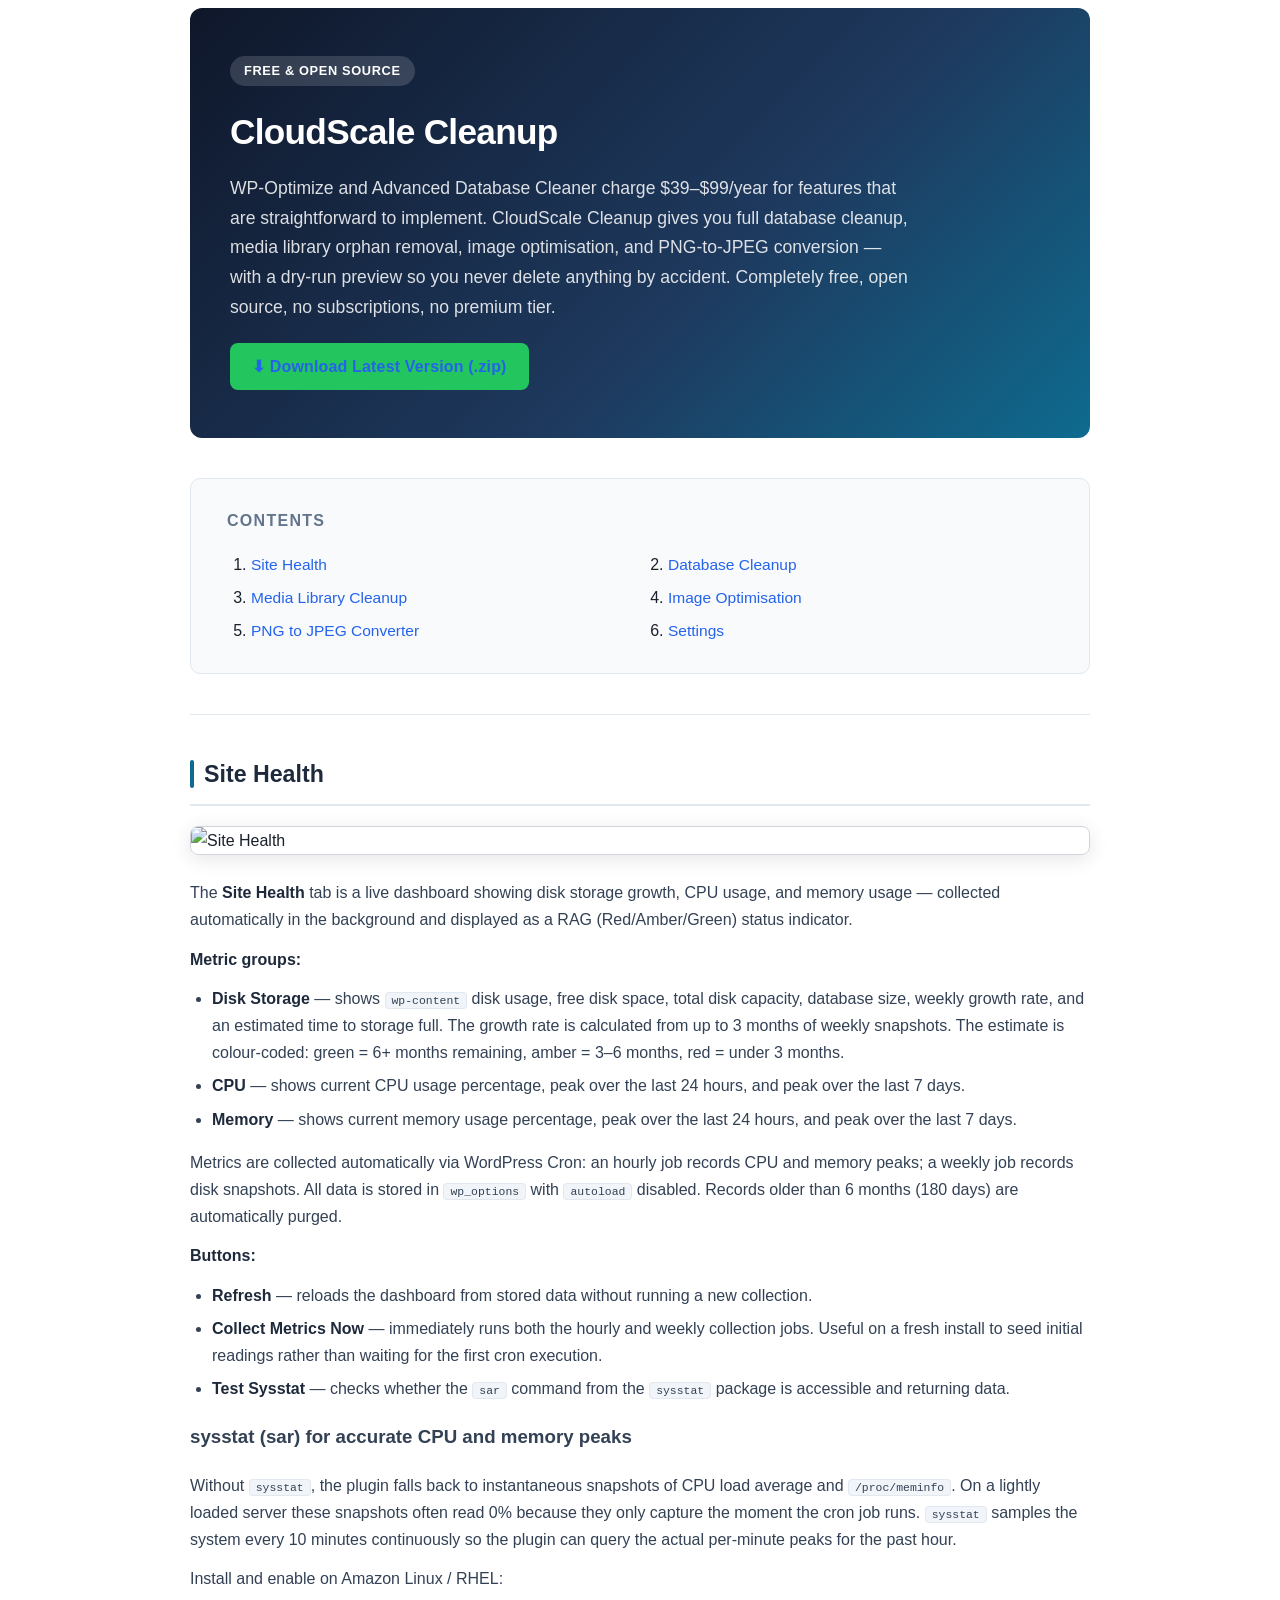
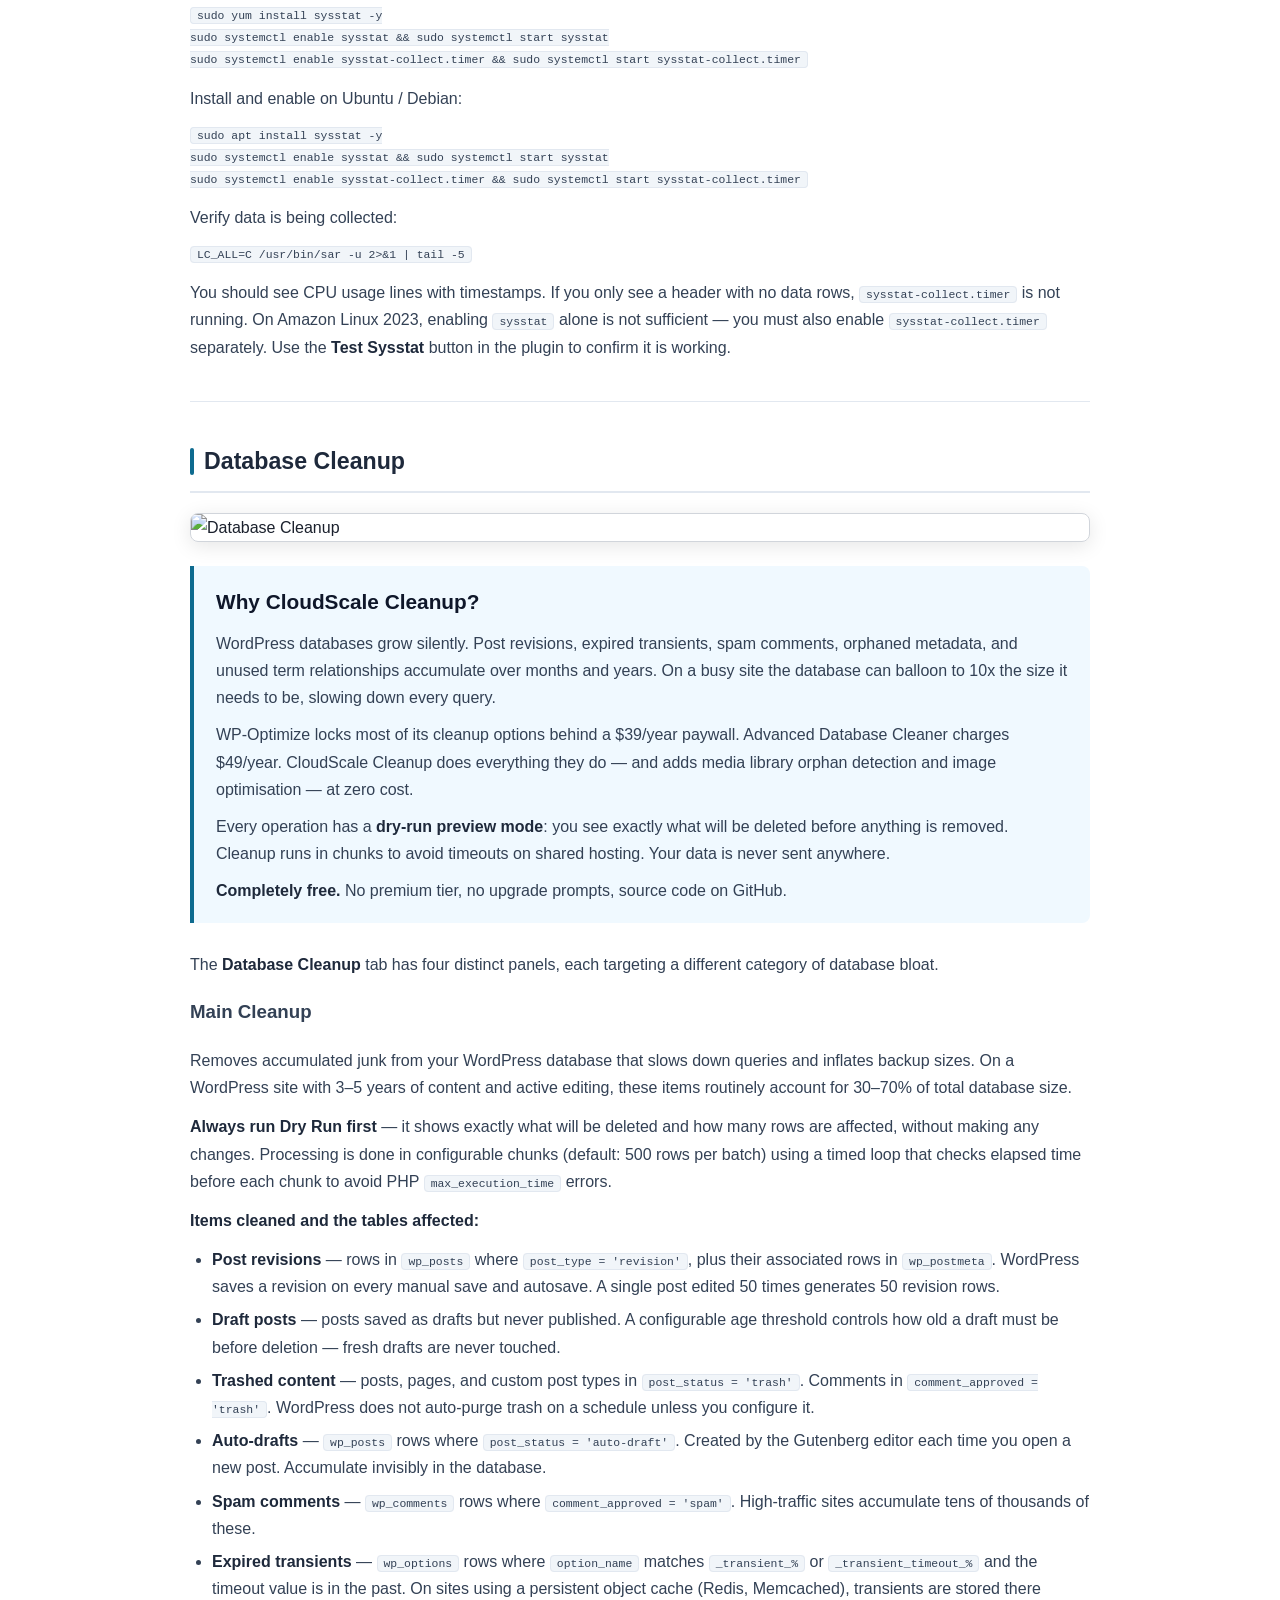
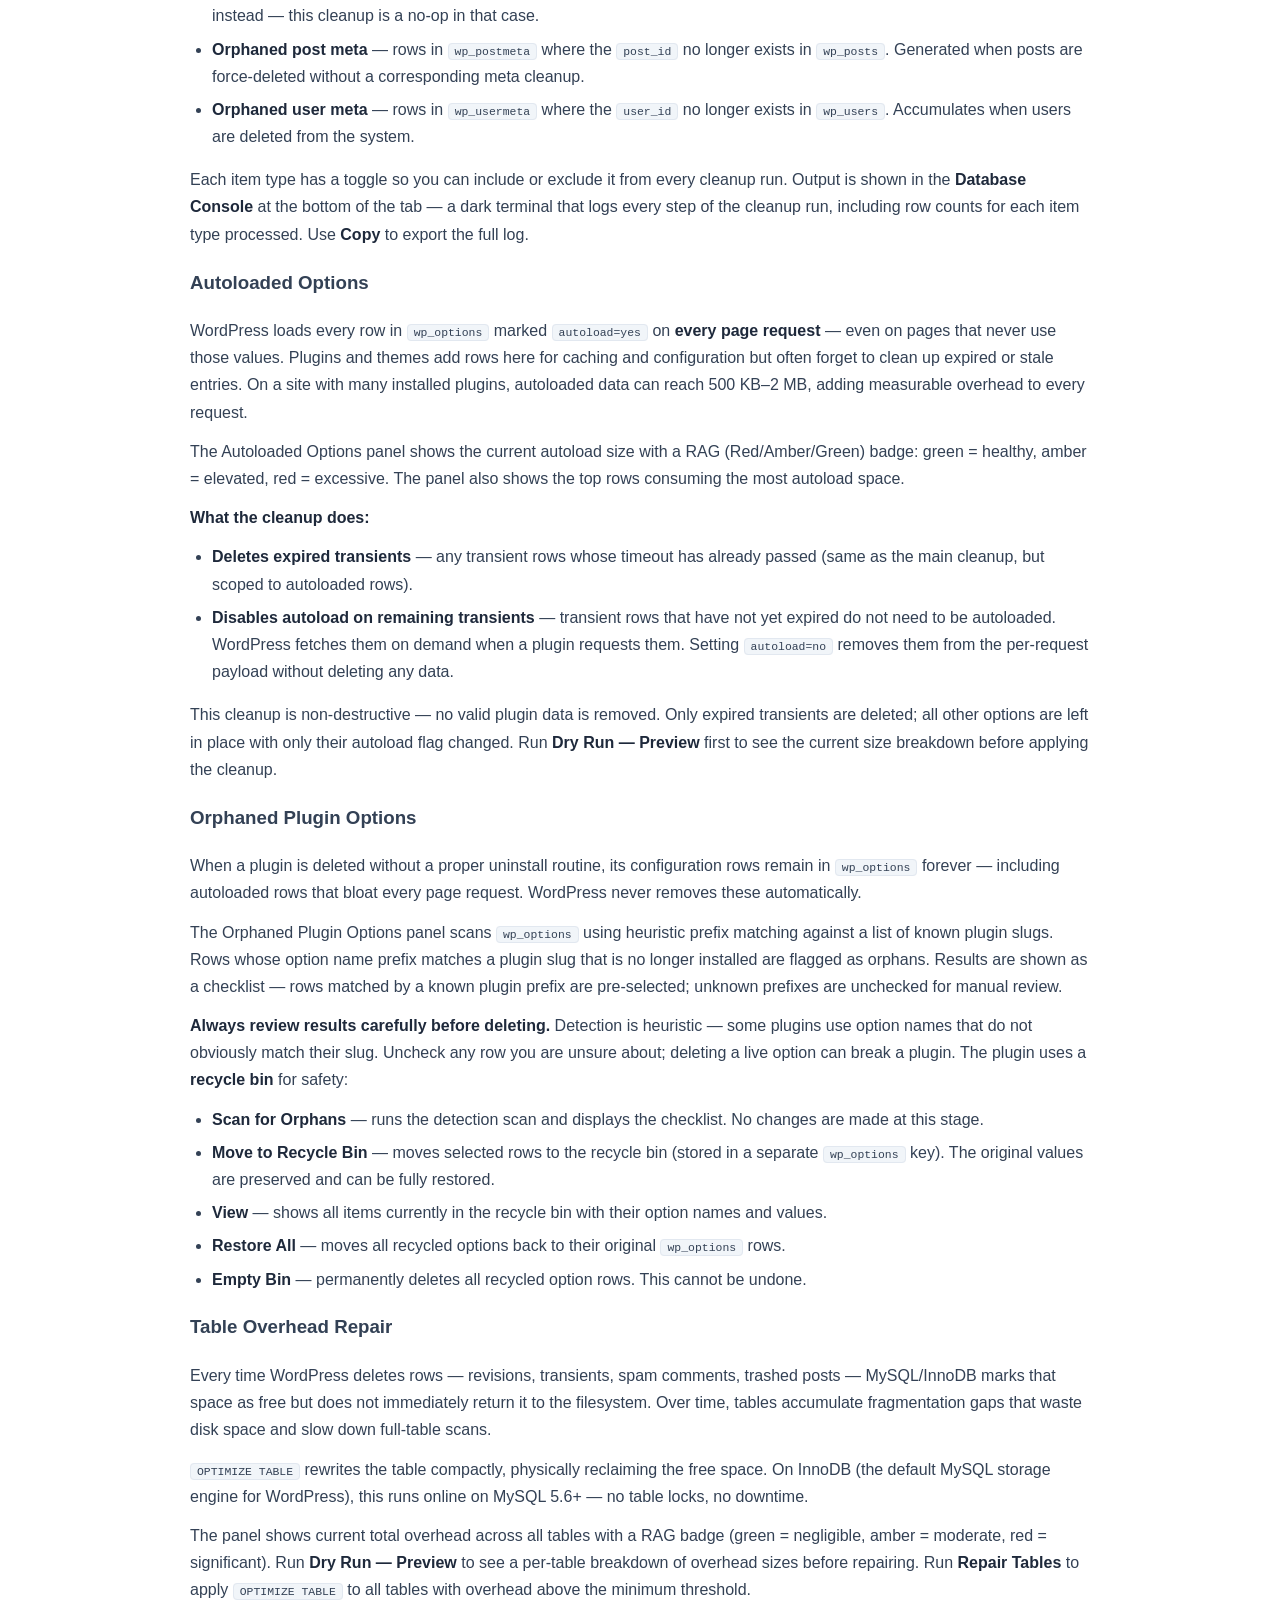
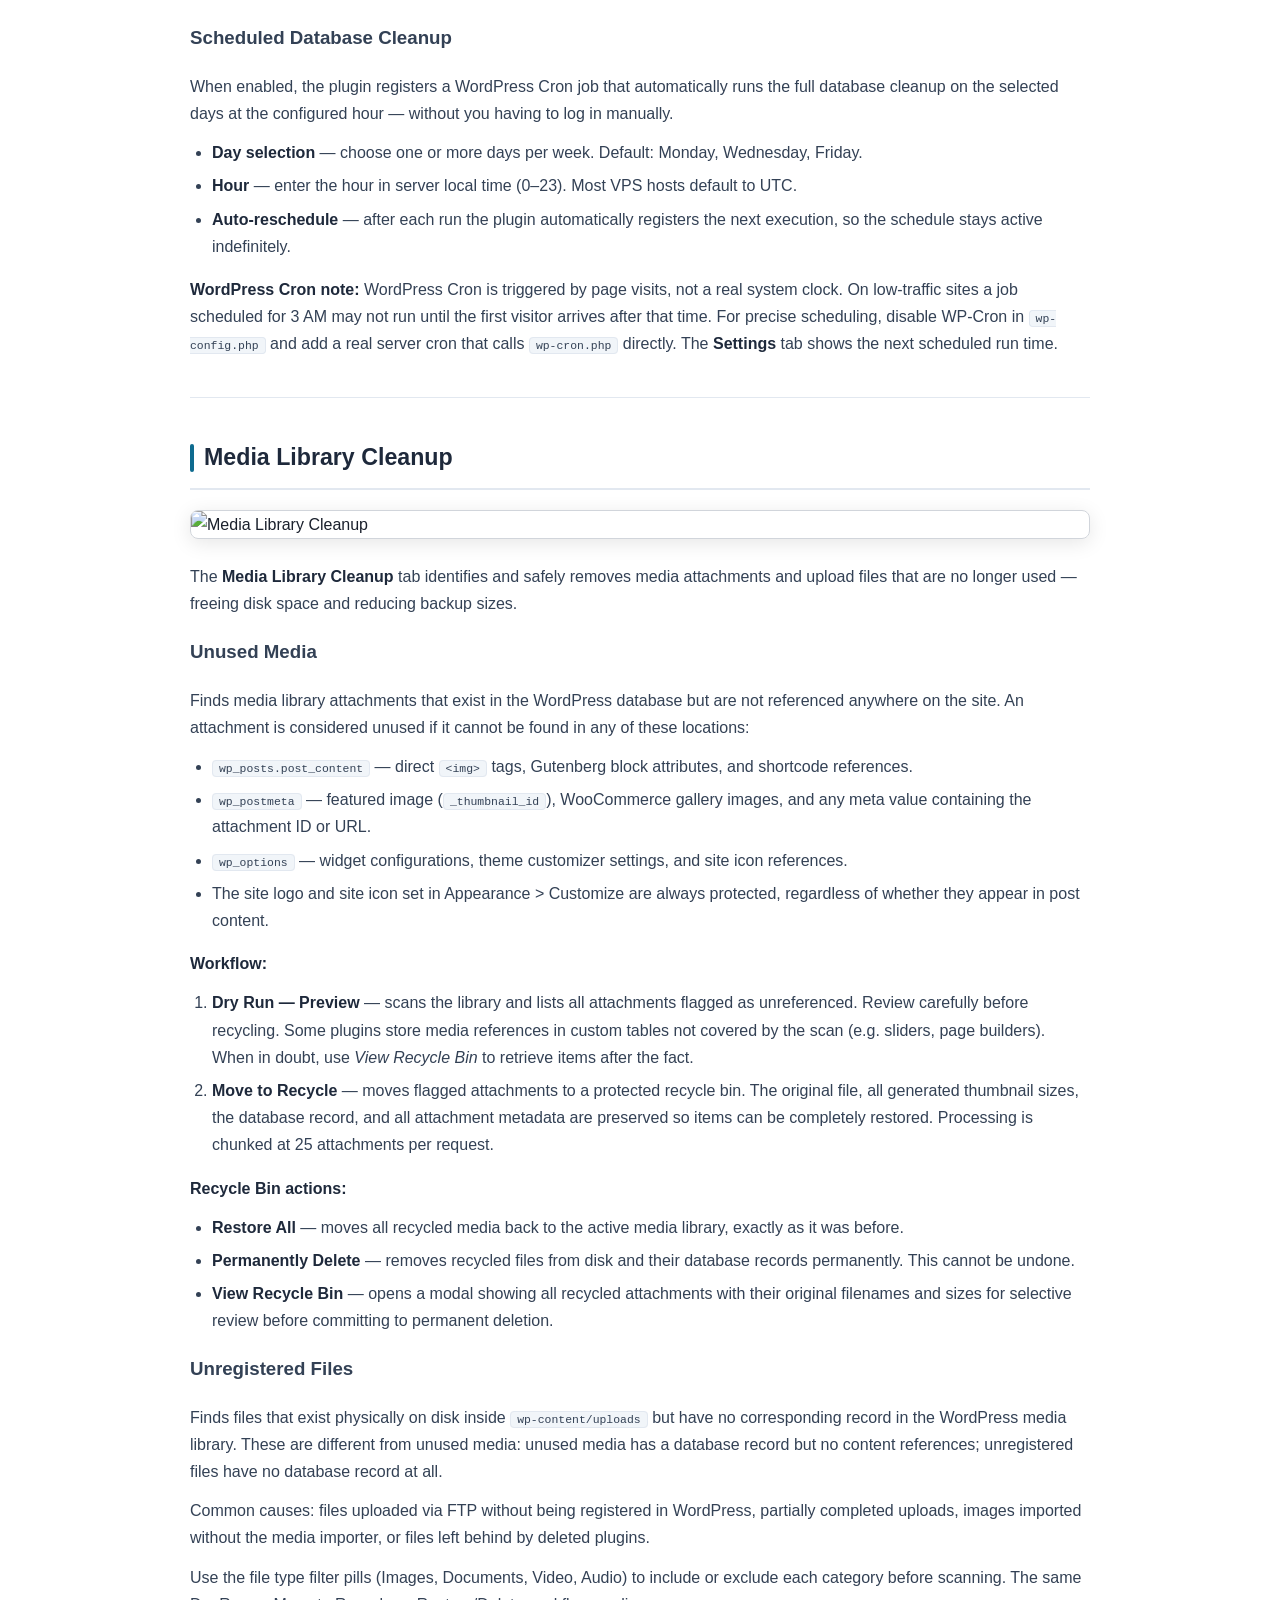
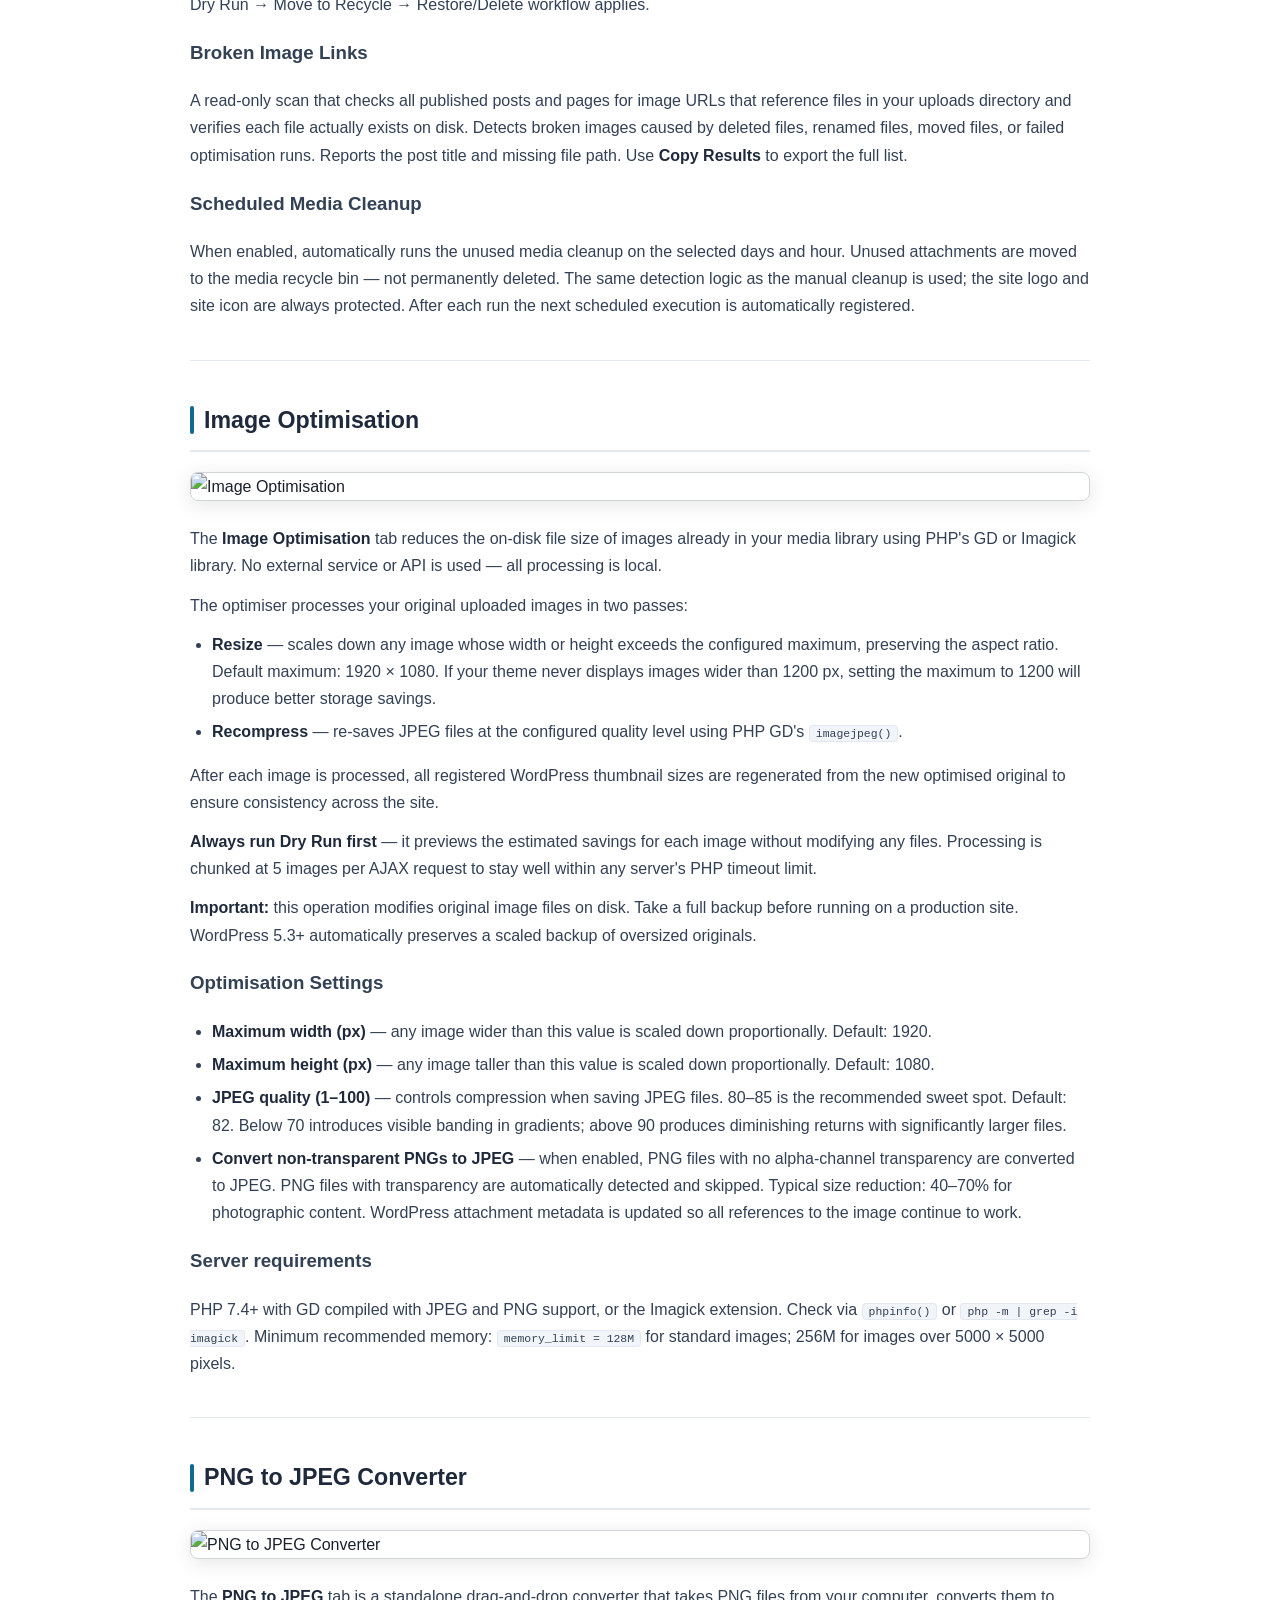
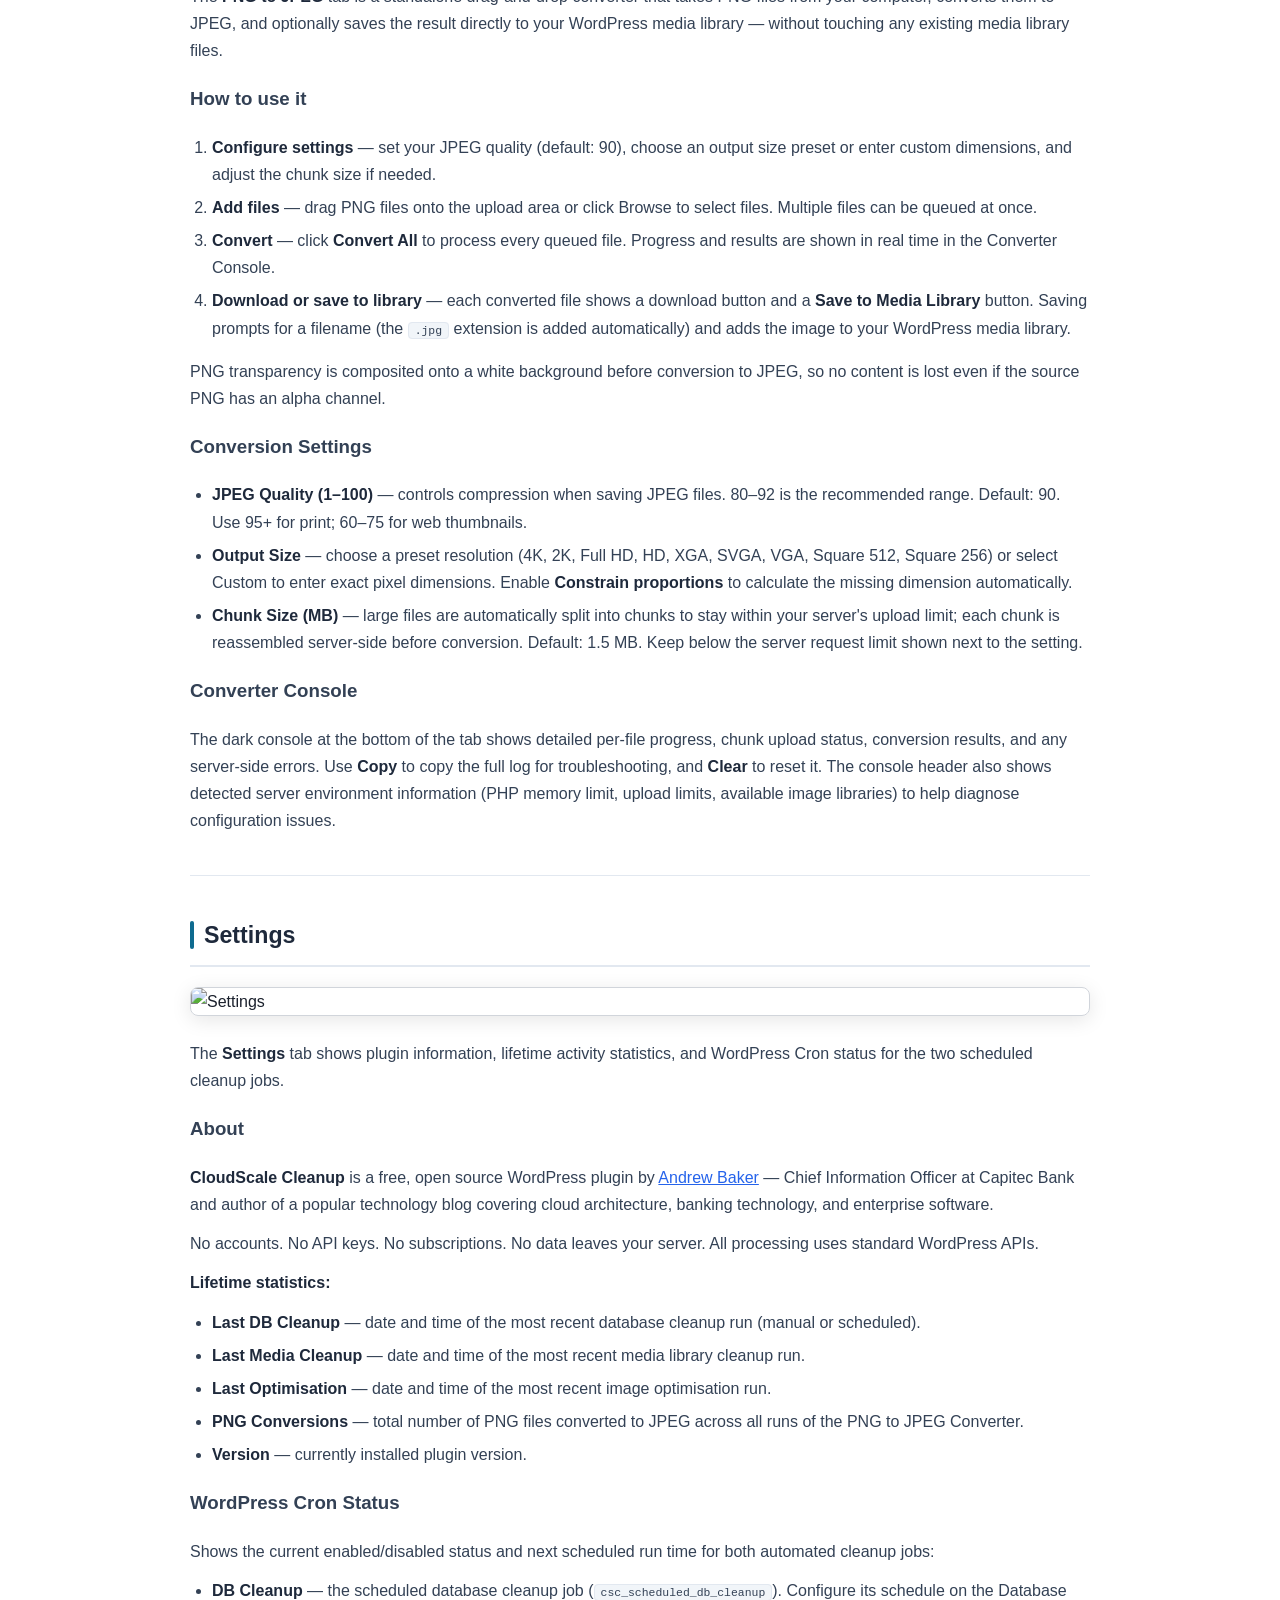
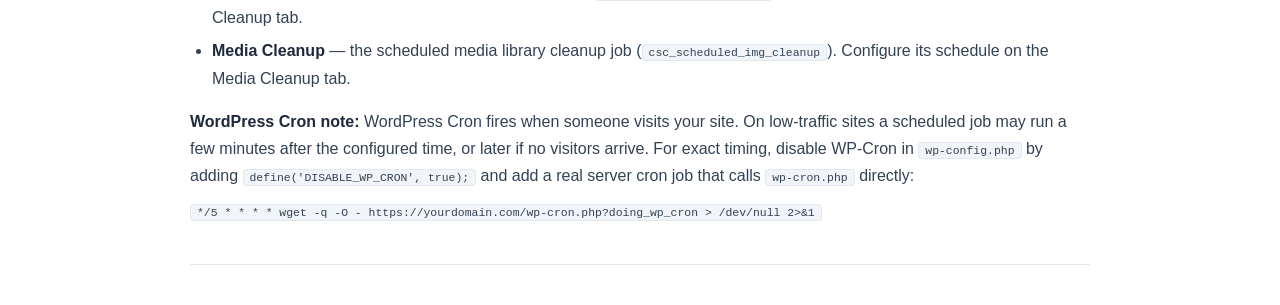
==== docs/help-page.html @ 41807475 "v2.4.38 — PCP compliance, DocBlocks, UI fixes - Remove inline <script> blocks (cscToggle, cscOrphanT" ====
<!DOCTYPE html>
<html lang="en"><head><meta charset="UTF-8"><title>CloudScale Cleanup — Help</title></head><body>
<!-- wp:html -->
<style>
.cs-help-docs{font-family:-apple-system,BlinkMacSystemFont,"Segoe UI",Roboto,sans-serif;color:#1a202c;line-height:1.7;max-width:900px;}
.cs-help-docs a{color:#2563eb;}
.cs-help-docs code{background:#f1f5f9;border:1px solid #e2e8f0;border-radius:4px;padding:1px 6px;font-size:.88em;}
.cs-hero{background:linear-gradient(135deg,#0f172a 0%,#1e3a5f 60%,#0e6b8f 100%);color:#fff;border-radius:12px;padding:48px 40px;margin-bottom:40px;}
.cs-hero h1{font-size:2.2em;font-weight:800;margin:0 0 12px;letter-spacing:-.02em;color:#fff;}
.cs-hero p{font-size:1.1em;margin:0;opacity:.85;max-width:680px;}
.cs-hero .cs-badge{display:inline-block;background:rgba(255,255,255,.15);border-radius:20px;padding:4px 14px;font-size:.8em;font-weight:600;margin-bottom:16px;letter-spacing:.05em;text-transform:uppercase;}
.cs-download-btn{display:inline-block;margin-top:20px;background:#22c55e;color:#fff;padding:10px 22px;border-radius:8px;text-decoration:none;font-size:1em;font-weight:700;letter-spacing:.01em;}
.cs-toc{background:#f8fafc;border:1px solid #e2e8f0;border-radius:10px;padding:28px 36px;margin:32px 0;}
.cs-toc-title{font-size:1em;font-weight:700;text-transform:uppercase;letter-spacing:.08em;color:#64748b;margin:0 0 16px;}
.cs-toc ol{display:grid;grid-template-columns:1fr 1fr;gap:6px 32px;margin:0;padding-left:24px;}
.cs-toc li a{color:#2563eb;text-decoration:none;font-weight:500;font-size:.97em;}
.cs-tab-section{margin:56px 0 0;}
.cs-tab-heading{font-size:2em;font-weight:800;color:#0f172a;padding:0 0 16px;border-bottom:3px solid #0e6b8f;margin:0 0 8px;}
.cs-tab-intro{color:#475569;font-size:1.05em;margin:10px 0 32px;}
.cs-panel-section{margin:36px 0 0;}
.cs-panel-heading{font-size:1.45em;font-weight:700;color:#1e293b;margin:0 0 16px;padding:0 0 10px;border-bottom:2px solid #e2e8f0;display:flex;align-items:center;gap:10px;}
.cs-panel-heading::before{content:"";display:inline-block;width:4px;height:1.2em;background:#0e6b8f;border-radius:2px;flex-shrink:0;}
.cs-screenshot{margin:20px 0 24px;}
.cs-screenshot img{max-width:100%;border-radius:8px;border:1px solid #d1d5db;box-shadow:0 4px 20px rgba(0,0,0,.10);display:block;}
.cs-panel-body{color:#334155;}
.cs-panel-body p{margin:0 0 12px;}
.cs-panel-body ul,.cs-panel-body ol{padding-left:22px;margin:8px 0 16px;}
.cs-panel-body li{margin:6px 0;}
.cs-panel-body strong{color:#1e293b;}
.cs-divider{border:none;border-top:1px solid #e2e8f0;margin:40px 0;}
</style>
<div class="cs-help-docs" style="max-width:900px;margin:0 auto;">
<div class="cs-hero">
<div class="cs-badge">Free &amp; Open Source</div>
<h1>CloudScale Cleanup</h1>
<p>WP-Optimize and Advanced Database Cleaner charge $39–$99/year for features that are straightforward to implement. CloudScale Cleanup gives you full database cleanup, media library orphan removal, image optimisation, and PNG-to-JPEG conversion — with a dry-run preview so you never delete anything by accident. Completely free, open source, no subscriptions, no premium tier.</p>
<a class="cs-download-btn" href="https://andrewninjawordpress.s3.af-south-1.amazonaws.com/cloudscale-cleanup.zip" download>⬇ Download Latest Version (.zip)</a>
</div>

<div class="cs-toc">
<div class="cs-toc-title">Contents</div>
<ol><li><a href="#site-health">Site Health</a></li>
<li><a href="#db-cleanup">Database Cleanup</a></li>
<li><a href="#img-cleanup">Media Library Cleanup</a></li>
<li><a href="#img-optimise">Image Optimisation</a></li>
<li><a href="#png-to-jpeg">PNG to JPEG Converter</a></li>
<li><a href="#settings">Settings</a></li></ol>
</div>

<hr class="cs-divider"/>


<div class="cs-panel-section">
<h3 class="cs-panel-heading" id="site-health">Site Health</h3>
<figure class="cs-screenshot"><img src="https://andrewbaker.ninja/wp-content/uploads/2026/03/panel-site-health-1.jpg" alt="Site Health" /></figure>
<div class="cs-panel-body">
<p>The <strong>Site Health</strong> tab is a live dashboard showing disk storage growth, CPU usage, and memory usage — collected automatically in the background and displayed as a RAG (Red/Amber/Green) status indicator.</p>
<p><strong>Metric groups:</strong></p>
<ul>
<li><strong>Disk Storage</strong> — shows <code>wp-content</code> disk usage, free disk space, total disk capacity, database size, weekly growth rate, and an estimated time to storage full. The growth rate is calculated from up to 3 months of weekly snapshots. The estimate is colour-coded: green = 6+ months remaining, amber = 3–6 months, red = under 3 months.</li>
<li><strong>CPU</strong> — shows current CPU usage percentage, peak over the last 24 hours, and peak over the last 7 days.</li>
<li><strong>Memory</strong> — shows current memory usage percentage, peak over the last 24 hours, and peak over the last 7 days.</li>
</ul>
<p>Metrics are collected automatically via WordPress Cron: an hourly job records CPU and memory peaks; a weekly job records disk snapshots. All data is stored in <code>wp_options</code> with <code>autoload</code> disabled. Records older than 6 months (180 days) are automatically purged.</p>
<p><strong>Buttons:</strong></p>
<ul>
<li><strong>Refresh</strong> — reloads the dashboard from stored data without running a new collection.</li>
<li><strong>Collect Metrics Now</strong> — immediately runs both the hourly and weekly collection jobs. Useful on a fresh install to seed initial readings rather than waiting for the first cron execution.</li>
<li><strong>Test Sysstat</strong> — checks whether the <code>sar</code> command from the <code>sysstat</code> package is accessible and returning data.</li>
</ul>
<h3>sysstat (sar) for accurate CPU and memory peaks</h3>
<p>Without <code>sysstat</code>, the plugin falls back to instantaneous snapshots of CPU load average and <code>/proc/meminfo</code>. On a lightly loaded server these snapshots often read 0% because they only capture the moment the cron job runs. <code>sysstat</code> samples the system every 10 minutes continuously so the plugin can query the actual per-minute peaks for the past hour.</p>
<p>Install and enable on Amazon Linux / RHEL:</p>
<pre><code>sudo yum install sysstat -y
sudo systemctl enable sysstat &amp;&amp; sudo systemctl start sysstat
sudo systemctl enable sysstat-collect.timer &amp;&amp; sudo systemctl start sysstat-collect.timer</code></pre>
<p>Install and enable on Ubuntu / Debian:</p>
<pre><code>sudo apt install sysstat -y
sudo systemctl enable sysstat &amp;&amp; sudo systemctl start sysstat
sudo systemctl enable sysstat-collect.timer &amp;&amp; sudo systemctl start sysstat-collect.timer</code></pre>
<p>Verify data is being collected:</p>
<pre><code>LC_ALL=C /usr/bin/sar -u 2&gt;&amp;1 | tail -5</code></pre>
<p>You should see CPU usage lines with timestamps. If you only see a header with no data rows, <code>sysstat-collect.timer</code> is not running. On Amazon Linux 2023, enabling <code>sysstat</code> alone is not sufficient — you must also enable <code>sysstat-collect.timer</code> separately. Use the <strong>Test Sysstat</strong> button in the plugin to confirm it is working.</p></div>
</div>
<hr class="cs-divider"/>

<div class="cs-panel-section">
<h3 class="cs-panel-heading" id="db-cleanup">Database Cleanup</h3>
<figure class="cs-screenshot"><img src="https://andrewbaker.ninja/wp-content/uploads/2026/03/panel-db-cleanup-1.jpg" alt="Database Cleanup" /></figure>
<div class="cs-panel-body">
<div style="background:#f0f9ff;border-left:4px solid #0e6b8f;padding:18px 22px;border-radius:0 8px 8px 0;margin-bottom:28px;">
<h2 style="margin:0 0 10px;font-size:1.3em;color:#0f172a;">Why CloudScale Cleanup?</h2>
<p style="margin:0 0 10px;">WordPress databases grow silently. Post revisions, expired transients, spam comments, orphaned metadata, and unused term relationships accumulate over months and years. On a busy site the database can balloon to 10x the size it needs to be, slowing down every query.</p>
<p style="margin:0 0 10px;">WP-Optimize locks most of its cleanup options behind a $39/year paywall. Advanced Database Cleaner charges $49/year. CloudScale Cleanup does everything they do — and adds media library orphan detection and image optimisation — at zero cost.</p>
<p style="margin:0 0 10px;">Every operation has a <strong>dry-run preview mode</strong>: you see exactly what will be deleted before anything is removed. Cleanup runs in chunks to avoid timeouts on shared hosting. Your data is never sent anywhere.</p>
<p style="margin:0;"><strong>Completely free.</strong> No premium tier, no upgrade prompts, source code on GitHub.</p>
</div>
<p>The <strong>Database Cleanup</strong> tab has four distinct panels, each targeting a different category of database bloat.</p>
<h3>Main Cleanup</h3>
<p>Removes accumulated junk from your WordPress database that slows down queries and inflates backup sizes. On a WordPress site with 3–5 years of content and active editing, these items routinely account for 30–70% of total database size.</p>
<p><strong>Always run Dry Run first</strong> — it shows exactly what will be deleted and how many rows are affected, without making any changes. Processing is done in configurable chunks (default: 500 rows per batch) using a timed loop that checks elapsed time before each chunk to avoid PHP <code>max_execution_time</code> errors.</p>
<p><strong>Items cleaned and the tables affected:</strong></p>
<ul>
<li><strong>Post revisions</strong> — rows in <code>wp_posts</code> where <code>post_type = 'revision'</code>, plus their associated rows in <code>wp_postmeta</code>. WordPress saves a revision on every manual save and autosave. A single post edited 50 times generates 50 revision rows.</li>
<li><strong>Draft posts</strong> — posts saved as drafts but never published. A configurable age threshold controls how old a draft must be before deletion — fresh drafts are never touched.</li>
<li><strong>Trashed content</strong> — posts, pages, and custom post types in <code>post_status = 'trash'</code>. Comments in <code>comment_approved = 'trash'</code>. WordPress does not auto-purge trash on a schedule unless you configure it.</li>
<li><strong>Auto-drafts</strong> — <code>wp_posts</code> rows where <code>post_status = 'auto-draft'</code>. Created by the Gutenberg editor each time you open a new post. Accumulate invisibly in the database.</li>
<li><strong>Spam comments</strong> — <code>wp_comments</code> rows where <code>comment_approved = 'spam'</code>. High-traffic sites accumulate tens of thousands of these.</li>
<li><strong>Expired transients</strong> — <code>wp_options</code> rows where <code>option_name</code> matches <code>_transient_%</code> or <code>_transient_timeout_%</code> and the timeout value is in the past. On sites using a persistent object cache (Redis, Memcached), transients are stored there instead — this cleanup is a no-op in that case.</li>
<li><strong>Orphaned post meta</strong> — rows in <code>wp_postmeta</code> where the <code>post_id</code> no longer exists in <code>wp_posts</code>. Generated when posts are force-deleted without a corresponding meta cleanup.</li>
<li><strong>Orphaned user meta</strong> — rows in <code>wp_usermeta</code> where the <code>user_id</code> no longer exists in <code>wp_users</code>. Accumulates when users are deleted from the system.</li>
</ul>
<p>Each item type has a toggle so you can include or exclude it from every cleanup run. Output is shown in the <strong>Database Console</strong> at the bottom of the tab — a dark terminal that logs every step of the cleanup run, including row counts for each item type processed. Use <strong>Copy</strong> to export the full log.</p>
<h3>Autoloaded Options</h3>
<p>WordPress loads every row in <code>wp_options</code> marked <code>autoload=yes</code> on <strong>every page request</strong> — even on pages that never use those values. Plugins and themes add rows here for caching and configuration but often forget to clean up expired or stale entries. On a site with many installed plugins, autoloaded data can reach 500 KB–2 MB, adding measurable overhead to every request.</p>
<p>The Autoloaded Options panel shows the current autoload size with a RAG (Red/Amber/Green) badge: green = healthy, amber = elevated, red = excessive. The panel also shows the top rows consuming the most autoload space.</p>
<p><strong>What the cleanup does:</strong></p>
<ul>
<li><strong>Deletes expired transients</strong> — any transient rows whose timeout has already passed (same as the main cleanup, but scoped to autoloaded rows).</li>
<li><strong>Disables autoload on remaining transients</strong> — transient rows that have not yet expired do not need to be autoloaded. WordPress fetches them on demand when a plugin requests them. Setting <code>autoload=no</code> removes them from the per-request payload without deleting any data.</li>
</ul>
<p>This cleanup is non-destructive — no valid plugin data is removed. Only expired transients are deleted; all other options are left in place with only their autoload flag changed. Run <strong>Dry Run — Preview</strong> first to see the current size breakdown before applying the cleanup.</p>
<h3>Orphaned Plugin Options</h3>
<p>When a plugin is deleted without a proper uninstall routine, its configuration rows remain in <code>wp_options</code> forever — including autoloaded rows that bloat every page request. WordPress never removes these automatically.</p>
<p>The Orphaned Plugin Options panel scans <code>wp_options</code> using heuristic prefix matching against a list of known plugin slugs. Rows whose option name prefix matches a plugin slug that is no longer installed are flagged as orphans. Results are shown as a checklist — rows matched by a known plugin prefix are pre-selected; unknown prefixes are unchecked for manual review.</p>
<p><strong>Always review results carefully before deleting.</strong> Detection is heuristic — some plugins use option names that do not obviously match their slug. Uncheck any row you are unsure about; deleting a live option can break a plugin. The plugin uses a <strong>recycle bin</strong> for safety:</p>
<ul>
<li><strong>Scan for Orphans</strong> — runs the detection scan and displays the checklist. No changes are made at this stage.</li>
<li><strong>Move to Recycle Bin</strong> — moves selected rows to the recycle bin (stored in a separate <code>wp_options</code> key). The original values are preserved and can be fully restored.</li>
<li><strong>View</strong> — shows all items currently in the recycle bin with their option names and values.</li>
<li><strong>Restore All</strong> — moves all recycled options back to their original <code>wp_options</code> rows.</li>
<li><strong>Empty Bin</strong> — permanently deletes all recycled option rows. This cannot be undone.</li>
</ul>
<h3>Table Overhead Repair</h3>
<p>Every time WordPress deletes rows — revisions, transients, spam comments, trashed posts — MySQL/InnoDB marks that space as free but does not immediately return it to the filesystem. Over time, tables accumulate fragmentation gaps that waste disk space and slow down full-table scans.</p>
<p><code>OPTIMIZE TABLE</code> rewrites the table compactly, physically reclaiming the free space. On InnoDB (the default MySQL storage engine for WordPress), this runs online on MySQL 5.6+ — no table locks, no downtime.</p>
<p>The panel shows current total overhead across all tables with a RAG badge (green = negligible, amber = moderate, red = significant). Run <strong>Dry Run — Preview</strong> to see a per-table breakdown of overhead sizes before repairing. Run <strong>Repair Tables</strong> to apply <code>OPTIMIZE TABLE</code> to all tables with overhead above the minimum threshold.</p>
<h3>Scheduled Database Cleanup</h3>
<p>When enabled, the plugin registers a WordPress Cron job that automatically runs the full database cleanup on the selected days at the configured hour — without you having to log in manually.</p>
<ul>
<li><strong>Day selection</strong> — choose one or more days per week. Default: Monday, Wednesday, Friday.</li>
<li><strong>Hour</strong> — enter the hour in server local time (0–23). Most VPS hosts default to UTC.</li>
<li><strong>Auto-reschedule</strong> — after each run the plugin automatically registers the next execution, so the schedule stays active indefinitely.</li>
</ul>
<p><strong>WordPress Cron note:</strong> WordPress Cron is triggered by page visits, not a real system clock. On low-traffic sites a job scheduled for 3 AM may not run until the first visitor arrives after that time. For precise scheduling, disable WP-Cron in <code>wp-config.php</code> and add a real server cron that calls <code>wp-cron.php</code> directly. The <strong>Settings</strong> tab shows the next scheduled run time.</p></div>
</div>
<hr class="cs-divider"/>

<div class="cs-panel-section">
<h3 class="cs-panel-heading" id="img-cleanup">Media Library Cleanup</h3>
<figure class="cs-screenshot"><img src="https://andrewbaker.ninja/wp-content/uploads/2026/03/panel-img-cleanup-1.jpg" alt="Media Library Cleanup" /></figure>
<div class="cs-panel-body">
<p>The <strong>Media Library Cleanup</strong> tab identifies and safely removes media attachments and upload files that are no longer used — freeing disk space and reducing backup sizes.</p>
<h3>Unused Media</h3>
<p>Finds media library attachments that exist in the WordPress database but are not referenced anywhere on the site. An attachment is considered unused if it cannot be found in any of these locations:</p>
<ul>
<li><code>wp_posts.post_content</code> — direct <code>&lt;img&gt;</code> tags, Gutenberg block attributes, and shortcode references.</li>
<li><code>wp_postmeta</code> — featured image (<code>_thumbnail_id</code>), WooCommerce gallery images, and any meta value containing the attachment ID or URL.</li>
<li><code>wp_options</code> — widget configurations, theme customizer settings, and site icon references.</li>
<li>The site logo and site icon set in Appearance &gt; Customize are always protected, regardless of whether they appear in post content.</li>
</ul>
<p><strong>Workflow:</strong></p>
<ol>
<li><strong>Dry Run — Preview</strong> — scans the library and lists all attachments flagged as unreferenced. Review carefully before recycling. Some plugins store media references in custom tables not covered by the scan (e.g. sliders, page builders). When in doubt, use <em>View Recycle Bin</em> to retrieve items after the fact.</li>
<li><strong>Move to Recycle</strong> — moves flagged attachments to a protected recycle bin. The original file, all generated thumbnail sizes, the database record, and all attachment metadata are preserved so items can be completely restored. Processing is chunked at 25 attachments per request.</li>
</ol>
<p><strong>Recycle Bin actions:</strong></p>
<ul>
<li><strong>Restore All</strong> — moves all recycled media back to the active media library, exactly as it was before.</li>
<li><strong>Permanently Delete</strong> — removes recycled files from disk and their database records permanently. This cannot be undone.</li>
<li><strong>View Recycle Bin</strong> — opens a modal showing all recycled attachments with their original filenames and sizes for selective review before committing to permanent deletion.</li>
</ul>
<h3>Unregistered Files</h3>
<p>Finds files that exist physically on disk inside <code>wp-content/uploads</code> but have no corresponding record in the WordPress media library. These are different from unused media: unused media has a database record but no content references; unregistered files have no database record at all.</p>
<p>Common causes: files uploaded via FTP without being registered in WordPress, partially completed uploads, images imported without the media importer, or files left behind by deleted plugins.</p>
<p>Use the file type filter pills (Images, Documents, Video, Audio) to include or exclude each category before scanning. The same Dry Run → Move to Recycle → Restore/Delete workflow applies.</p>
<h3>Broken Image Links</h3>
<p>A read-only scan that checks all published posts and pages for image URLs that reference files in your uploads directory and verifies each file actually exists on disk. Detects broken images caused by deleted files, renamed files, moved files, or failed optimisation runs. Reports the post title and missing file path. Use <strong>Copy Results</strong> to export the full list.</p>
<h3>Scheduled Media Cleanup</h3>
<p>When enabled, automatically runs the unused media cleanup on the selected days and hour. Unused attachments are moved to the media recycle bin — not permanently deleted. The same detection logic as the manual cleanup is used; the site logo and site icon are always protected. After each run the next scheduled execution is automatically registered.</p></div>
</div>
<hr class="cs-divider"/>

<div class="cs-panel-section">
<h3 class="cs-panel-heading" id="img-optimise">Image Optimisation</h3>
<figure class="cs-screenshot"><img src="https://andrewbaker.ninja/wp-content/uploads/2026/03/panel-img-optimise-1.jpg" alt="Image Optimisation" /></figure>
<div class="cs-panel-body">
<p>The <strong>Image Optimisation</strong> tab reduces the on-disk file size of images already in your media library using PHP's GD or Imagick library. No external service or API is used — all processing is local.</p>
<p>The optimiser processes your original uploaded images in two passes:</p>
<ul>
<li><strong>Resize</strong> — scales down any image whose width or height exceeds the configured maximum, preserving the aspect ratio. Default maximum: 1920 × 1080. If your theme never displays images wider than 1200 px, setting the maximum to 1200 will produce better storage savings.</li>
<li><strong>Recompress</strong> — re-saves JPEG files at the configured quality level using PHP GD's <code>imagejpeg()</code>.</li>
</ul>
<p>After each image is processed, all registered WordPress thumbnail sizes are regenerated from the new optimised original to ensure consistency across the site.</p>
<p><strong>Always run Dry Run first</strong> — it previews the estimated savings for each image without modifying any files. Processing is chunked at 5 images per AJAX request to stay well within any server's PHP timeout limit.</p>
<p><strong>Important:</strong> this operation modifies original image files on disk. Take a full backup before running on a production site. WordPress 5.3+ automatically preserves a scaled backup of oversized originals.</p>
<h3>Optimisation Settings</h3>
<ul>
<li><strong>Maximum width (px)</strong> — any image wider than this value is scaled down proportionally. Default: 1920.</li>
<li><strong>Maximum height (px)</strong> — any image taller than this value is scaled down proportionally. Default: 1080.</li>
<li><strong>JPEG quality (1–100)</strong> — controls compression when saving JPEG files. 80–85 is the recommended sweet spot. Default: 82. Below 70 introduces visible banding in gradients; above 90 produces diminishing returns with significantly larger files.</li>
<li><strong>Convert non-transparent PNGs to JPEG</strong> — when enabled, PNG files with no alpha-channel transparency are converted to JPEG. PNG files with transparency are automatically detected and skipped. Typical size reduction: 40–70% for photographic content. WordPress attachment metadata is updated so all references to the image continue to work.</li>
</ul>
<h3>Server requirements</h3>
<p>PHP 7.4+ with GD compiled with JPEG and PNG support, or the Imagick extension. Check via <code>phpinfo()</code> or <code>php -m | grep -i imagick</code>. Minimum recommended memory: <code>memory_limit = 128M</code> for standard images; 256M for images over 5000 × 5000 pixels.</p></div>
</div>
<hr class="cs-divider"/>

<div class="cs-panel-section">
<h3 class="cs-panel-heading" id="png-to-jpeg">PNG to JPEG Converter</h3>
<figure class="cs-screenshot"><img src="https://andrewbaker.ninja/wp-content/uploads/2026/03/panel-png-to-jpeg-1.jpg" alt="PNG to JPEG Converter" /></figure>
<div class="cs-panel-body">
<p>The <strong>PNG to JPEG</strong> tab is a standalone drag-and-drop converter that takes PNG files from your computer, converts them to JPEG, and optionally saves the result directly to your WordPress media library — without touching any existing media library files.</p>
<h3>How to use it</h3>
<ol>
<li><strong>Configure settings</strong> — set your JPEG quality (default: 90), choose an output size preset or enter custom dimensions, and adjust the chunk size if needed.</li>
<li><strong>Add files</strong> — drag PNG files onto the upload area or click Browse to select files. Multiple files can be queued at once.</li>
<li><strong>Convert</strong> — click <strong>Convert All</strong> to process every queued file. Progress and results are shown in real time in the Converter Console.</li>
<li><strong>Download or save to library</strong> — each converted file shows a download button and a <strong>Save to Media Library</strong> button. Saving prompts for a filename (the <code>.jpg</code> extension is added automatically) and adds the image to your WordPress media library.</li>
</ol>
<p>PNG transparency is composited onto a white background before conversion to JPEG, so no content is lost even if the source PNG has an alpha channel.</p>
<h3>Conversion Settings</h3>
<ul>
<li><strong>JPEG Quality (1–100)</strong> — controls compression when saving JPEG files. 80–92 is the recommended range. Default: 90. Use 95+ for print; 60–75 for web thumbnails.</li>
<li><strong>Output Size</strong> — choose a preset resolution (4K, 2K, Full HD, HD, XGA, SVGA, VGA, Square 512, Square 256) or select Custom to enter exact pixel dimensions. Enable <strong>Constrain proportions</strong> to calculate the missing dimension automatically.</li>
<li><strong>Chunk Size (MB)</strong> — large files are automatically split into chunks to stay within your server's upload limit; each chunk is reassembled server-side before conversion. Default: 1.5 MB. Keep below the server request limit shown next to the setting.</li>
</ul>
<h3>Converter Console</h3>
<p>The dark console at the bottom of the tab shows detailed per-file progress, chunk upload status, conversion results, and any server-side errors. Use <strong>Copy</strong> to copy the full log for troubleshooting, and <strong>Clear</strong> to reset it. The console header also shows detected server environment information (PHP memory limit, upload limits, available image libraries) to help diagnose configuration issues.</p></div>
</div>
<hr class="cs-divider"/>

<div class="cs-panel-section">
<h3 class="cs-panel-heading" id="settings">Settings</h3>
<figure class="cs-screenshot"><img src="https://andrewbaker.ninja/wp-content/uploads/2026/03/panel-settings-1.jpg" alt="Settings" /></figure>
<div class="cs-panel-body">
<p>The <strong>Settings</strong> tab shows plugin information, lifetime activity statistics, and WordPress Cron status for the two scheduled cleanup jobs.</p>
<h3>About</h3>
<p><strong>CloudScale Cleanup</strong> is a free, open source WordPress plugin by <a href="https://andrewbaker.ninja" target="_blank">Andrew Baker</a> — Chief Information Officer at Capitec Bank and author of a popular technology blog covering cloud architecture, banking technology, and enterprise software.</p>
<p>No accounts. No API keys. No subscriptions. No data leaves your server. All processing uses standard WordPress APIs.</p>
<p><strong>Lifetime statistics:</strong></p>
<ul>
<li><strong>Last DB Cleanup</strong> — date and time of the most recent database cleanup run (manual or scheduled).</li>
<li><strong>Last Media Cleanup</strong> — date and time of the most recent media library cleanup run.</li>
<li><strong>Last Optimisation</strong> — date and time of the most recent image optimisation run.</li>
<li><strong>PNG Conversions</strong> — total number of PNG files converted to JPEG across all runs of the PNG to JPEG Converter.</li>
<li><strong>Version</strong> — currently installed plugin version.</li>
</ul>
<h3>WordPress Cron Status</h3>
<p>Shows the current enabled/disabled status and next scheduled run time for both automated cleanup jobs:</p>
<ul>
<li><strong>DB Cleanup</strong> — the scheduled database cleanup job (<code>csc_scheduled_db_cleanup</code>). Configure its schedule on the Database Cleanup tab.</li>
<li><strong>Media Cleanup</strong> — the scheduled media library cleanup job (<code>csc_scheduled_img_cleanup</code>). Configure its schedule on the Media Cleanup tab.</li>
</ul>
<p><strong>WordPress Cron note:</strong> WordPress Cron fires when someone visits your site. On low-traffic sites a scheduled job may run a few minutes after the configured time, or later if no visitors arrive. For exact timing, disable WP-Cron in <code>wp-config.php</code> by adding <code>define('DISABLE_WP_CRON', true);</code> and add a real server cron job that calls <code>wp-cron.php</code> directly:</p>
<pre><code>*/5 * * * * wget -q -O - https://yourdomain.com/wp-cron.php?doing_wp_cron &gt; /dev/null 2&gt;&amp;1</code></pre></div>
</div>
<hr class="cs-divider"/>
</div>
<!-- /wp:html -->
</body></html>
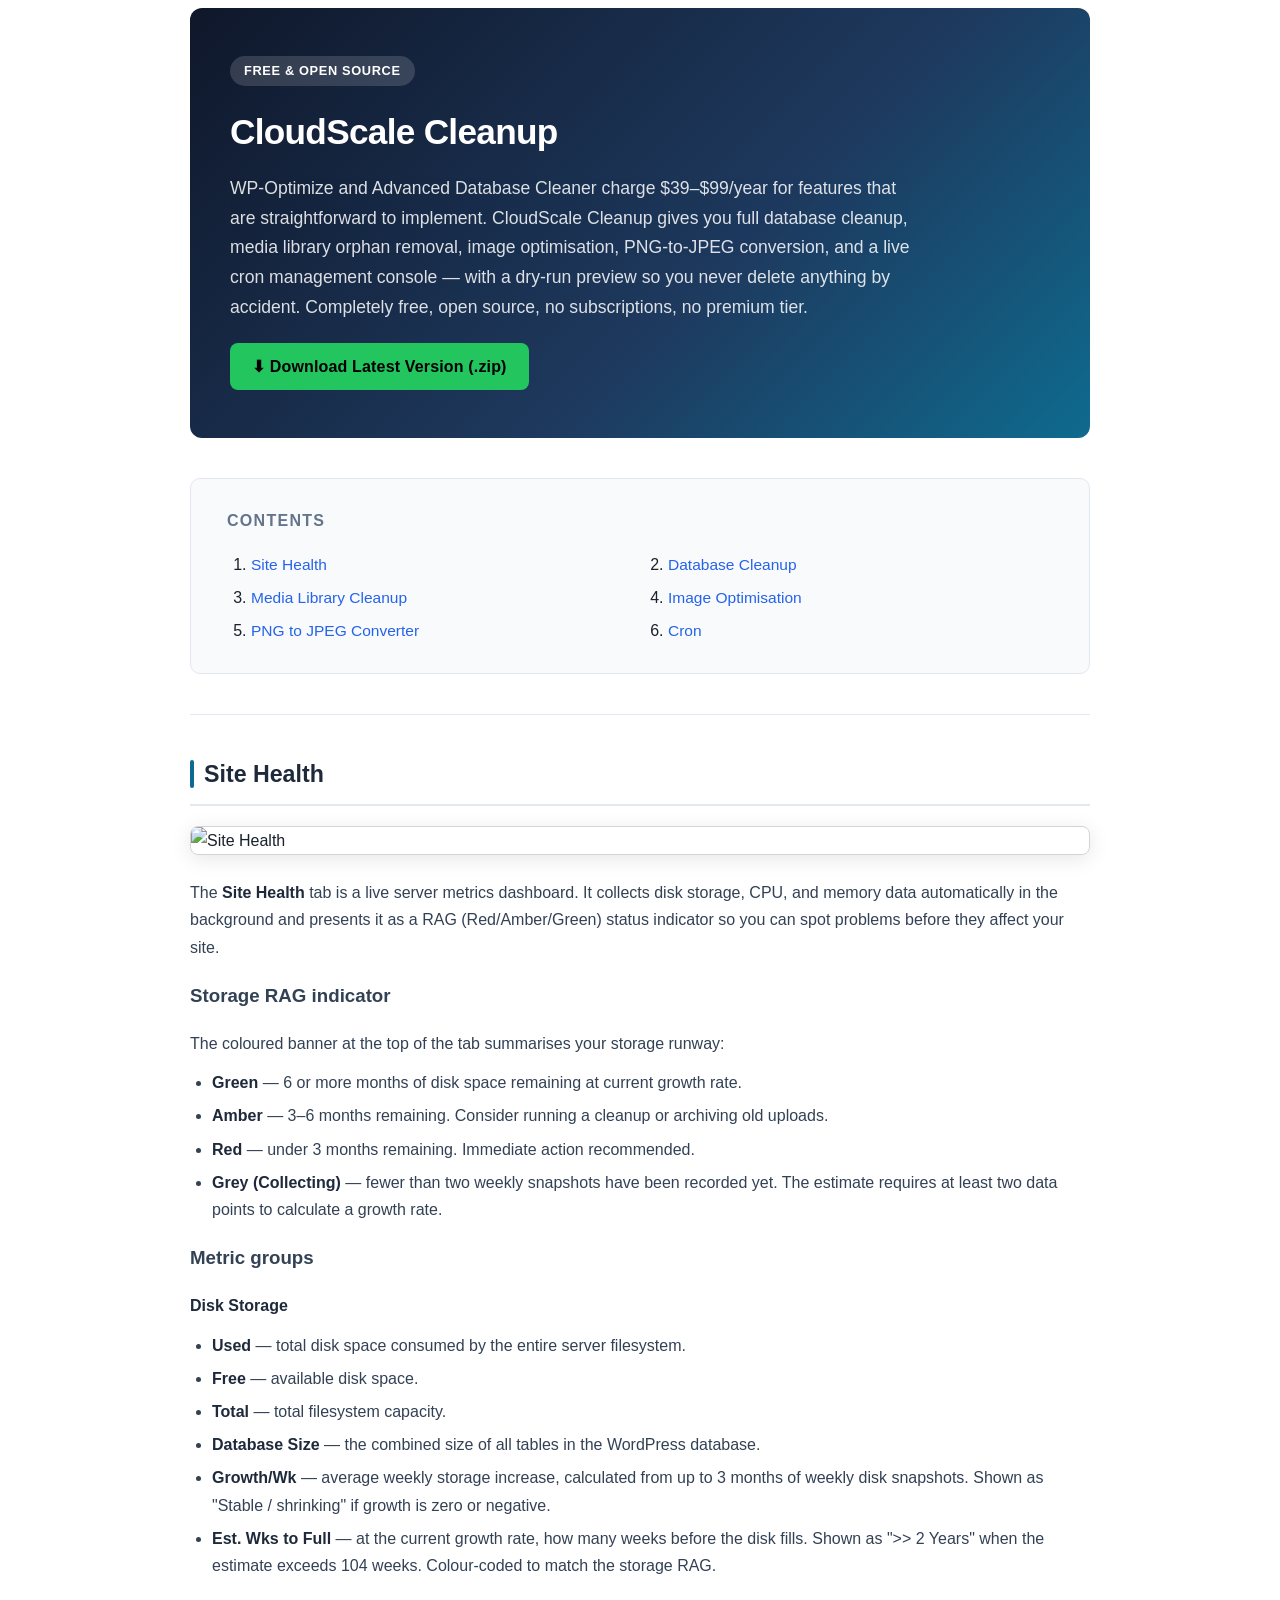
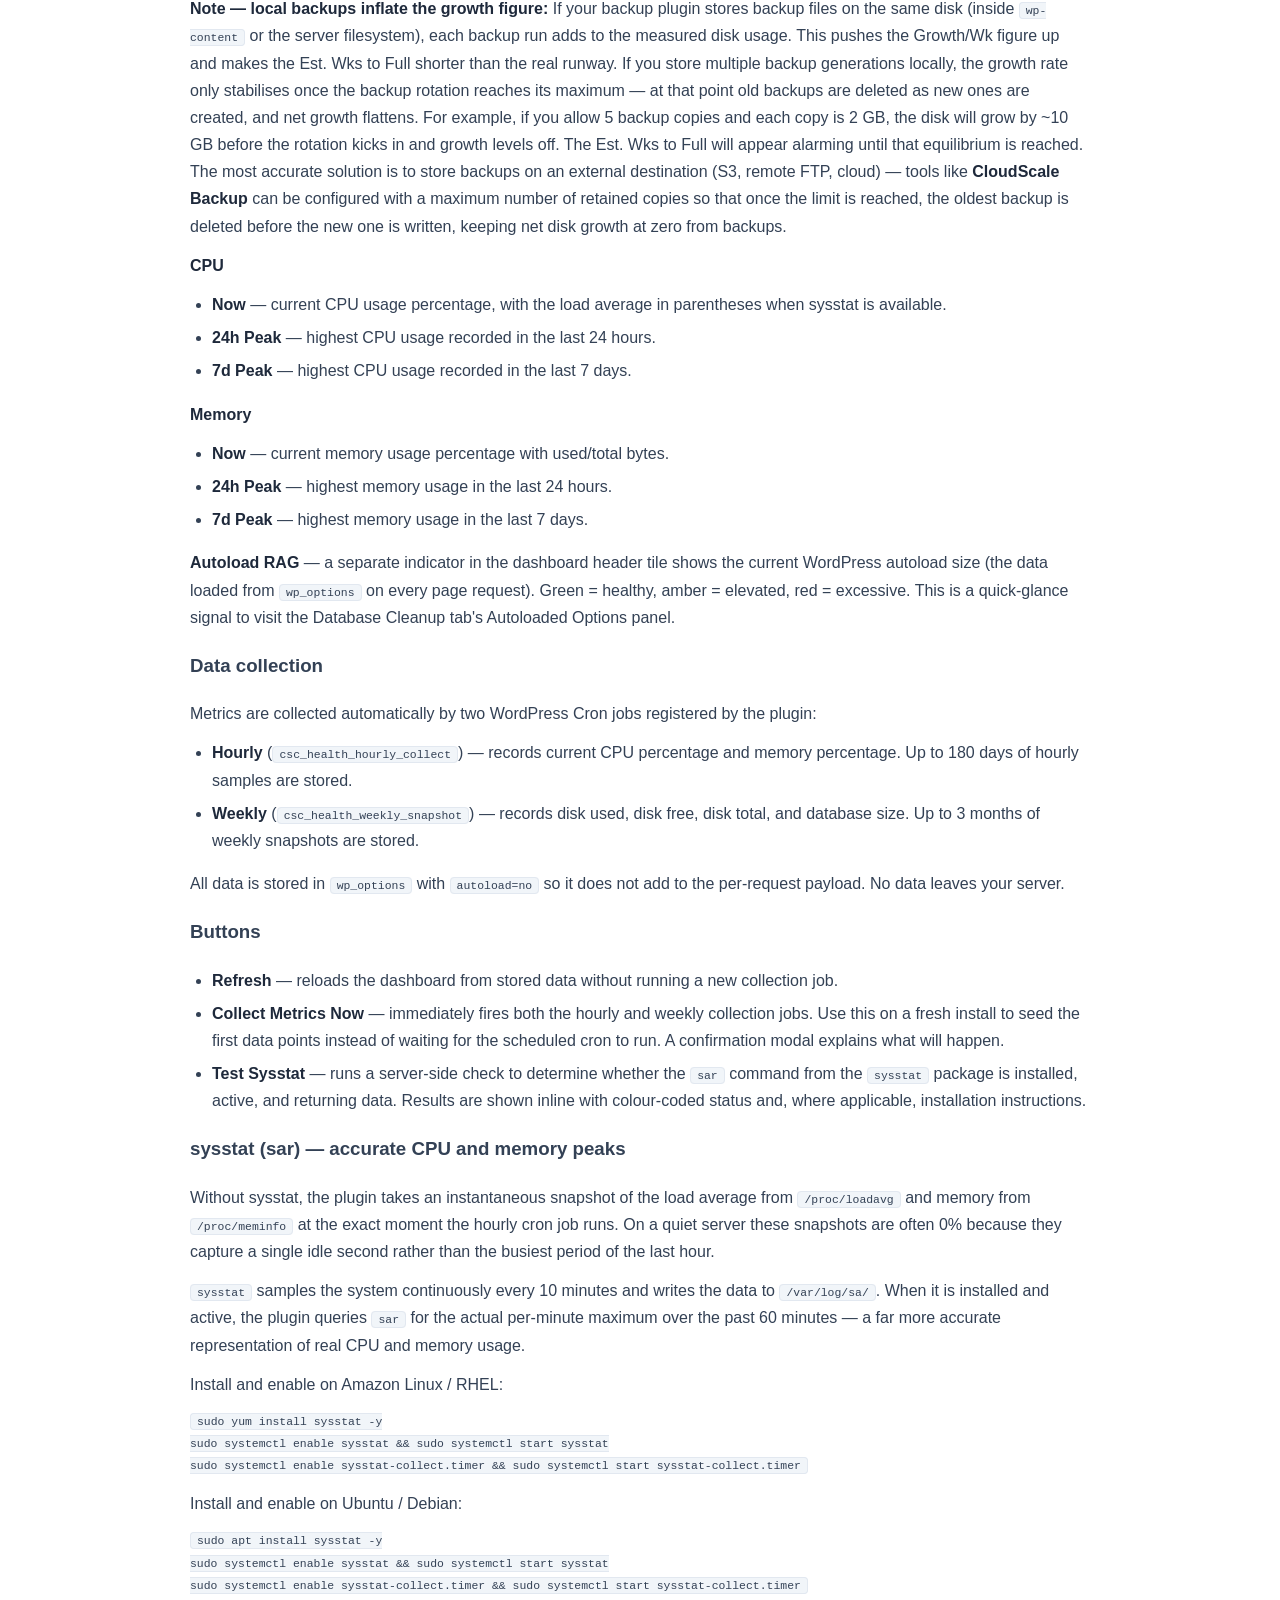
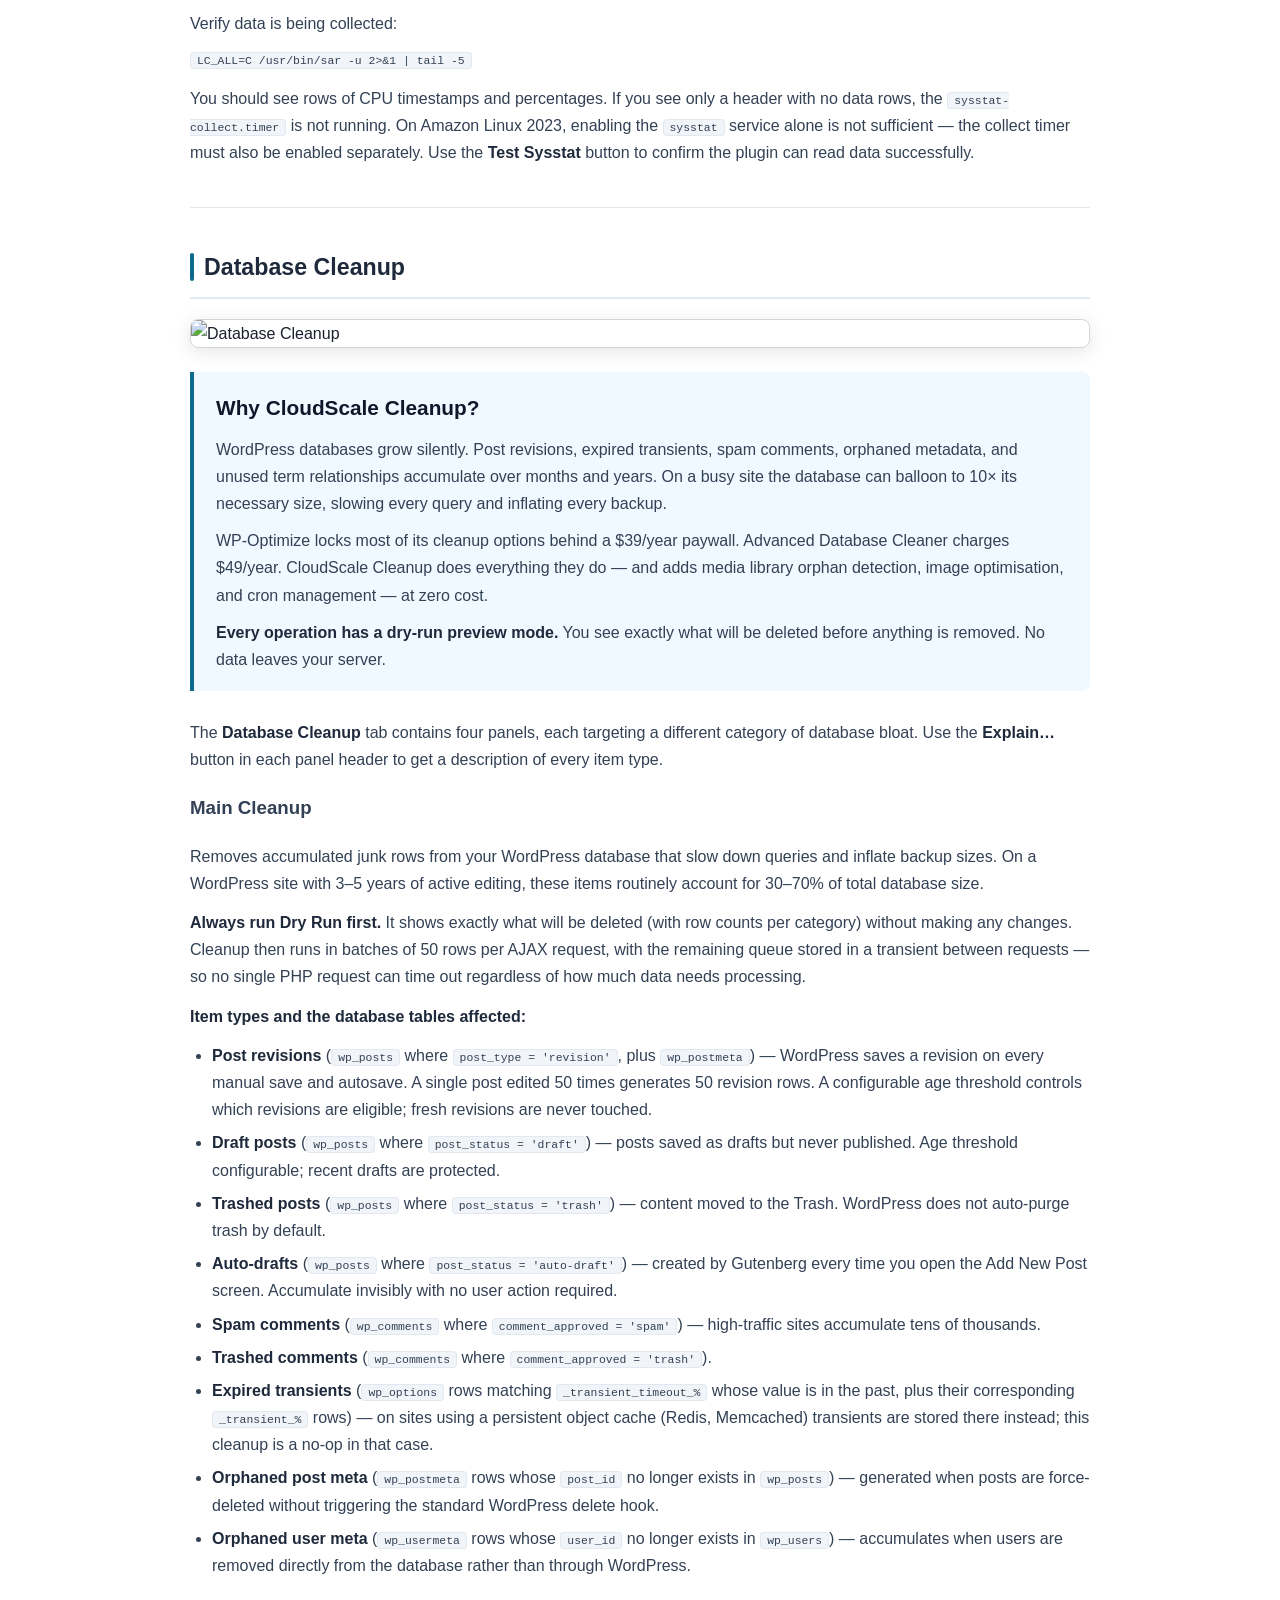
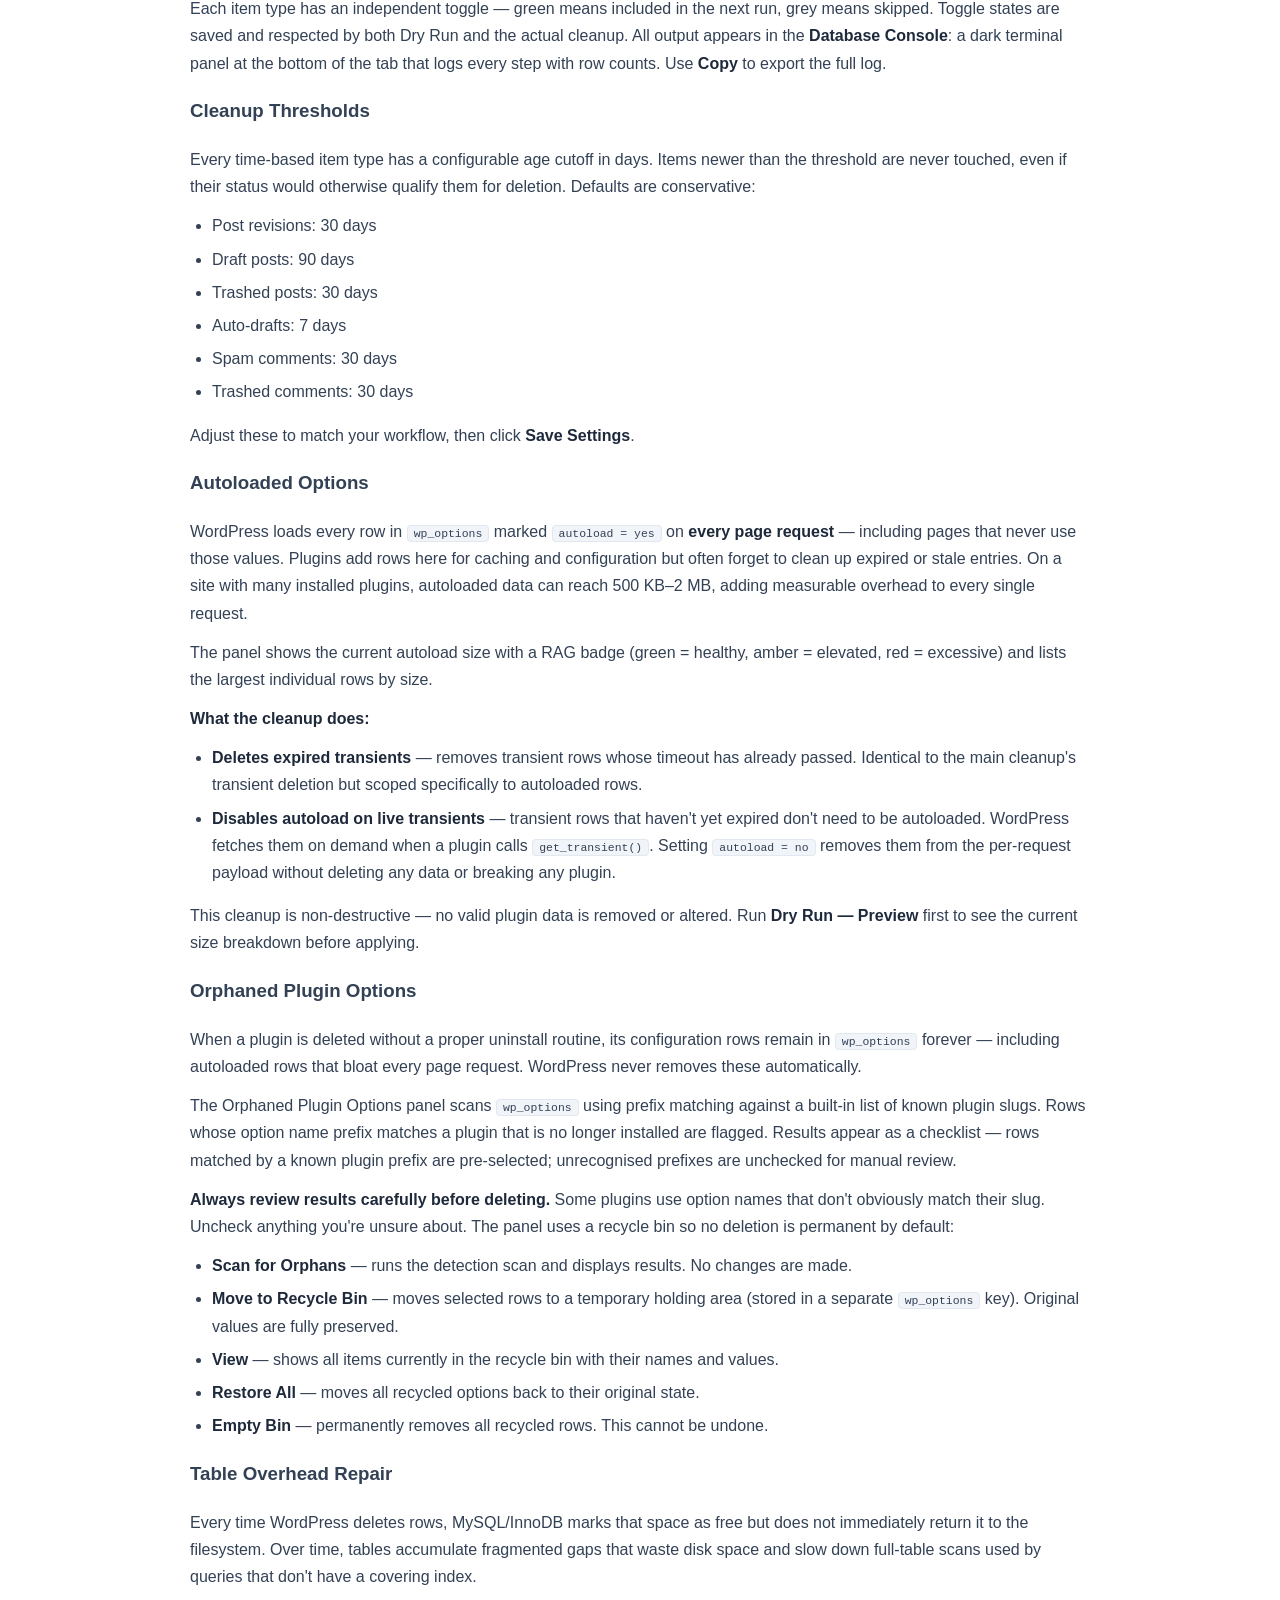
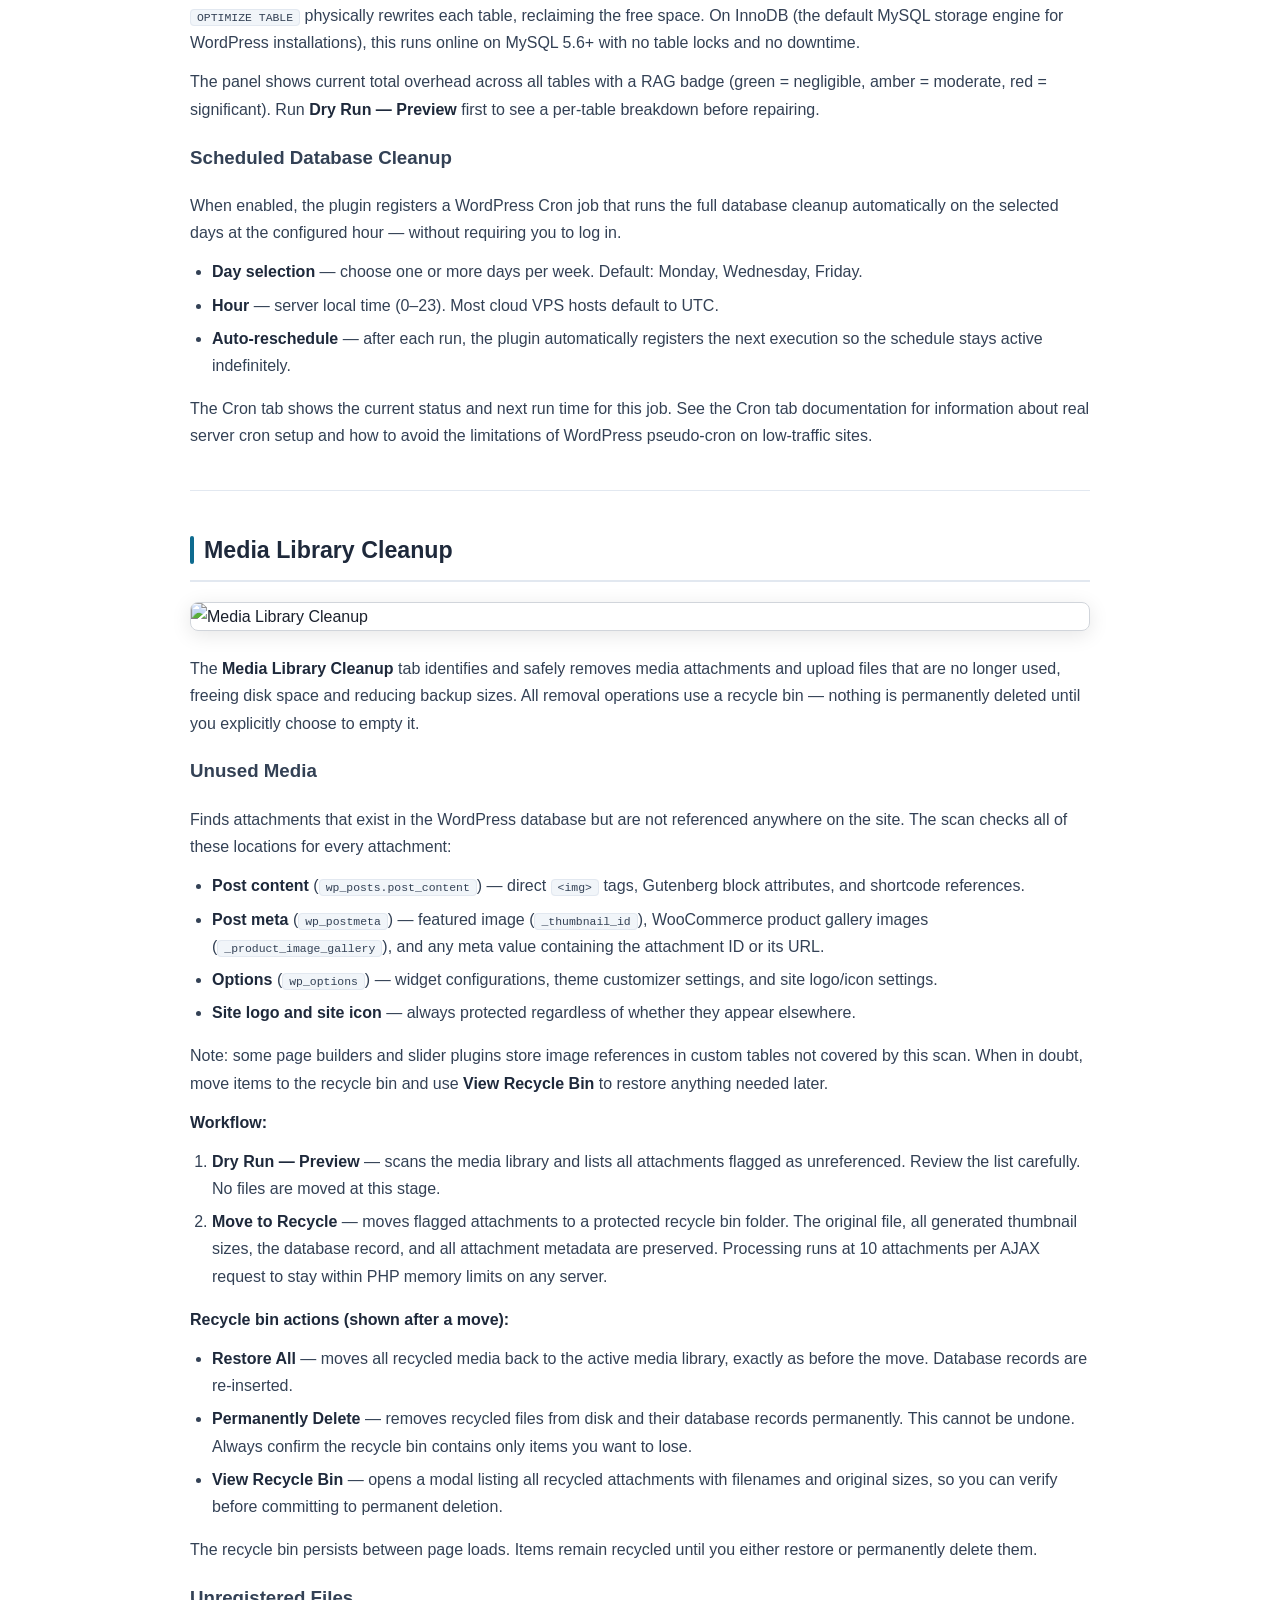
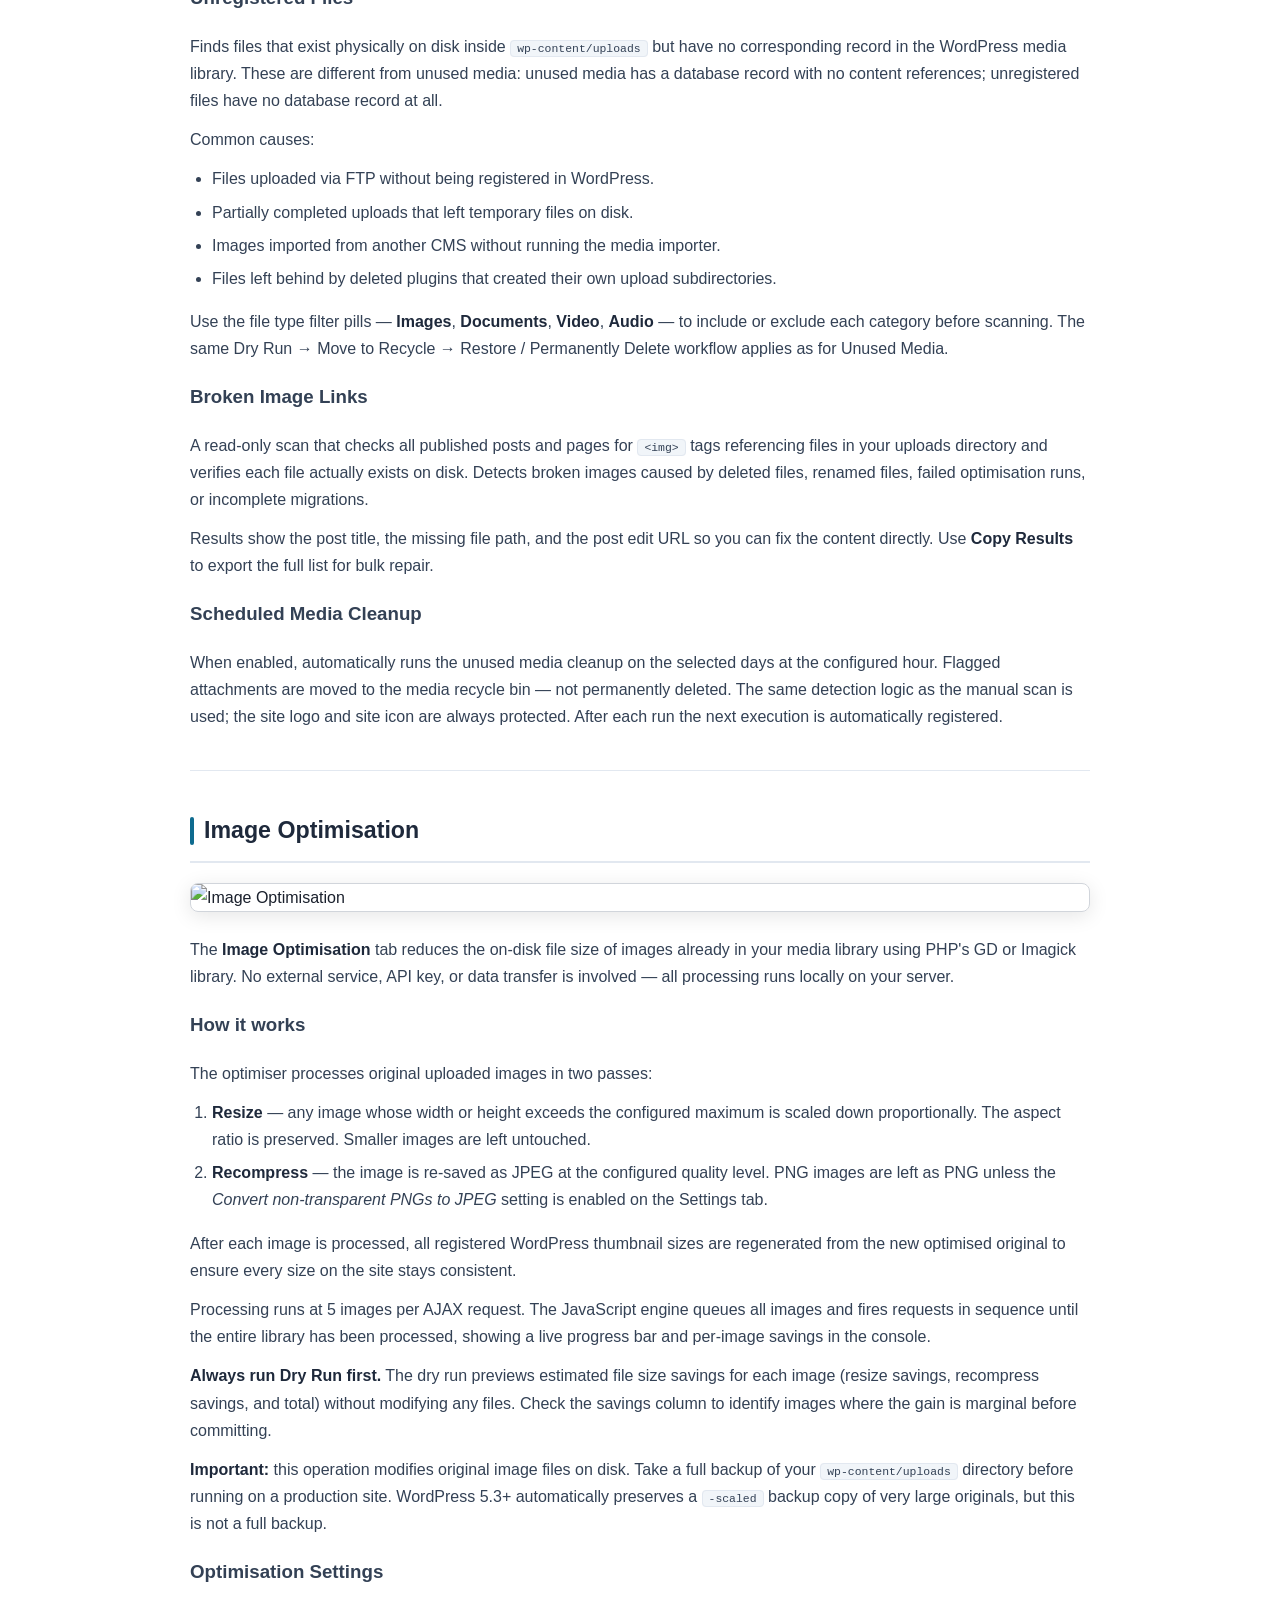
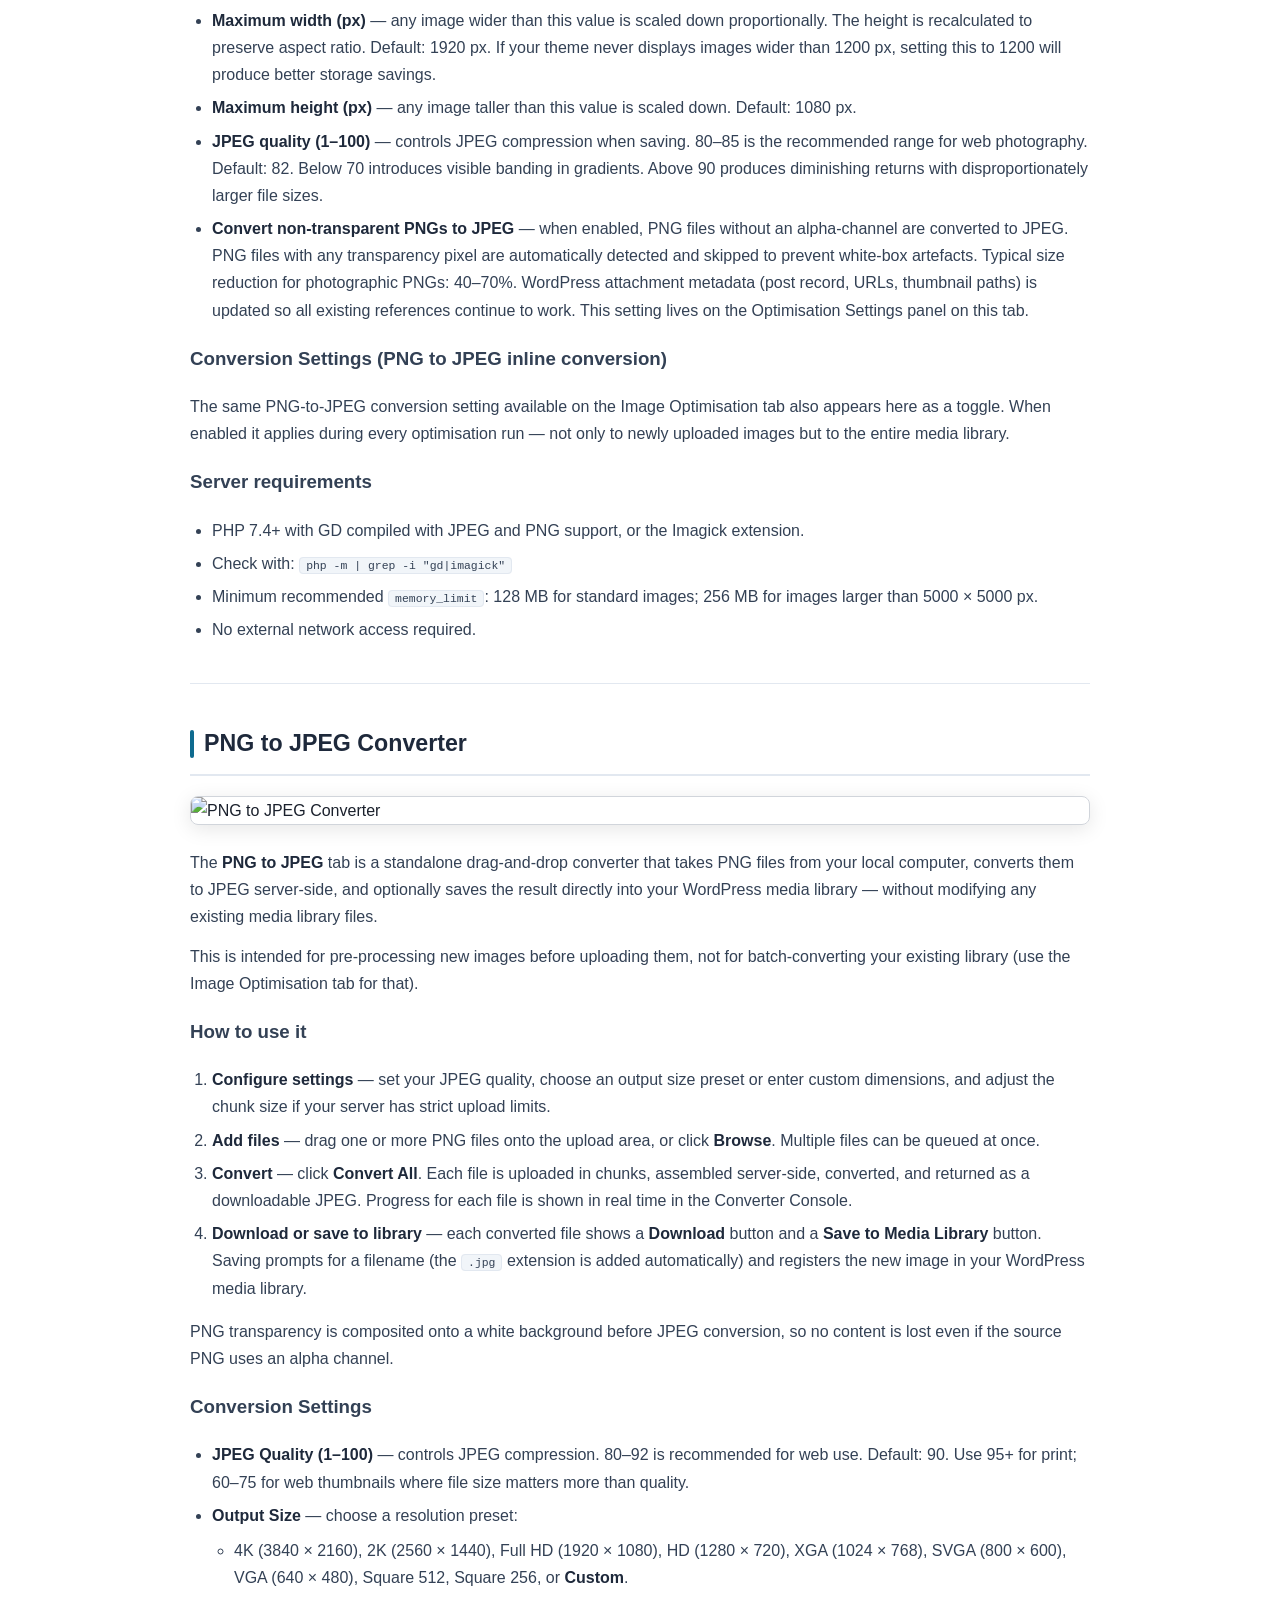
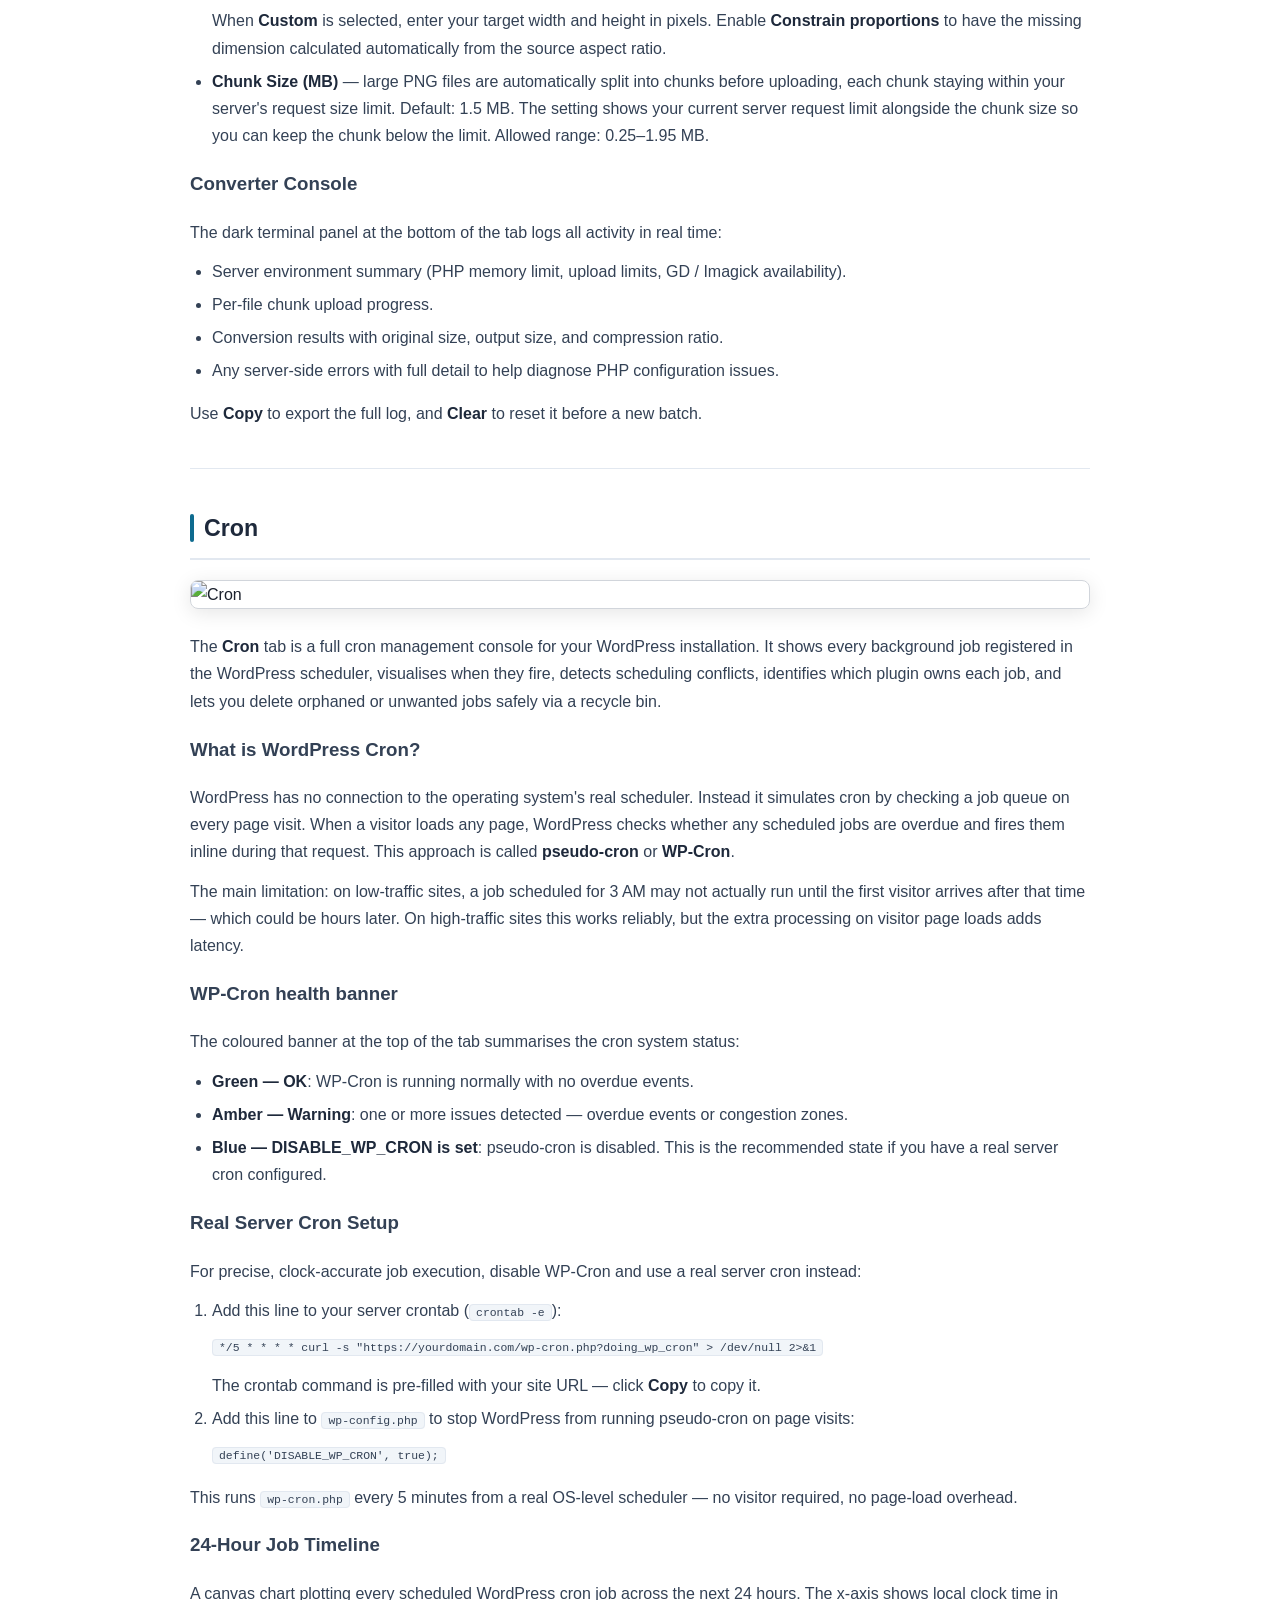
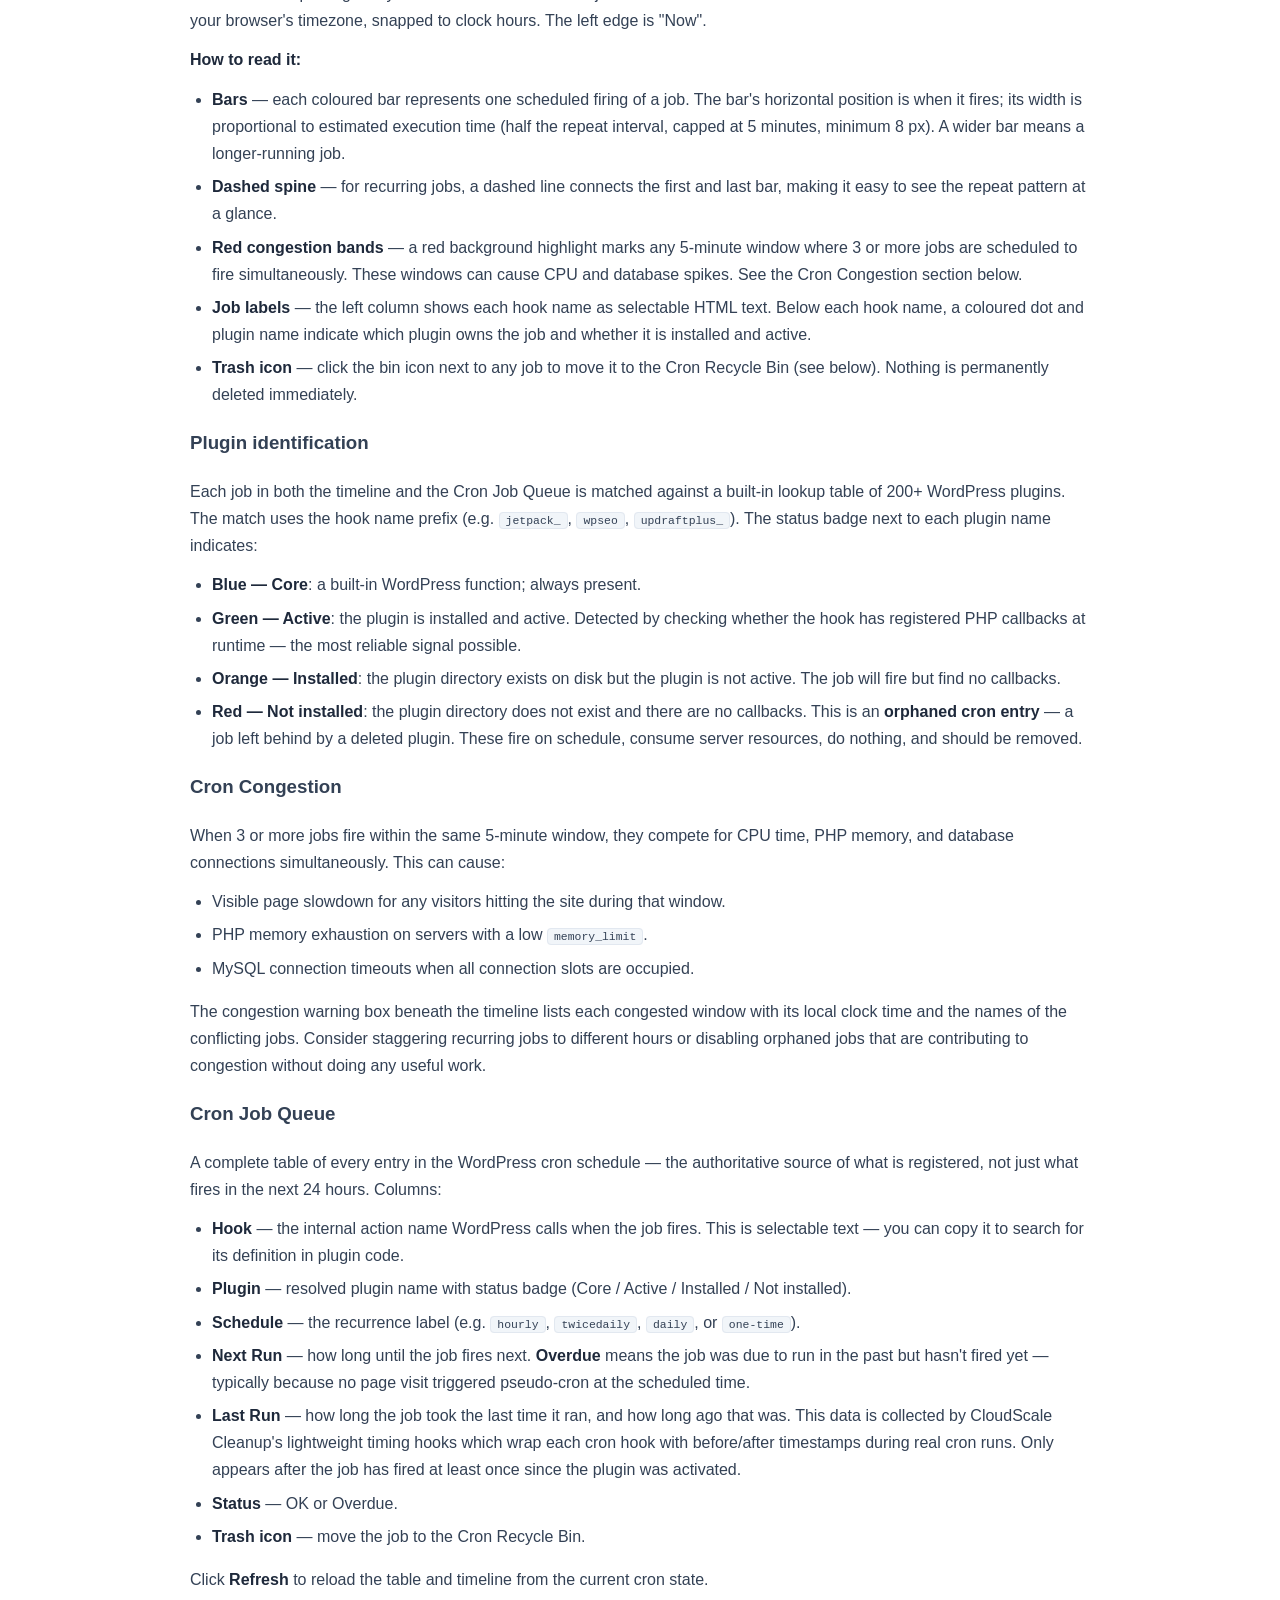
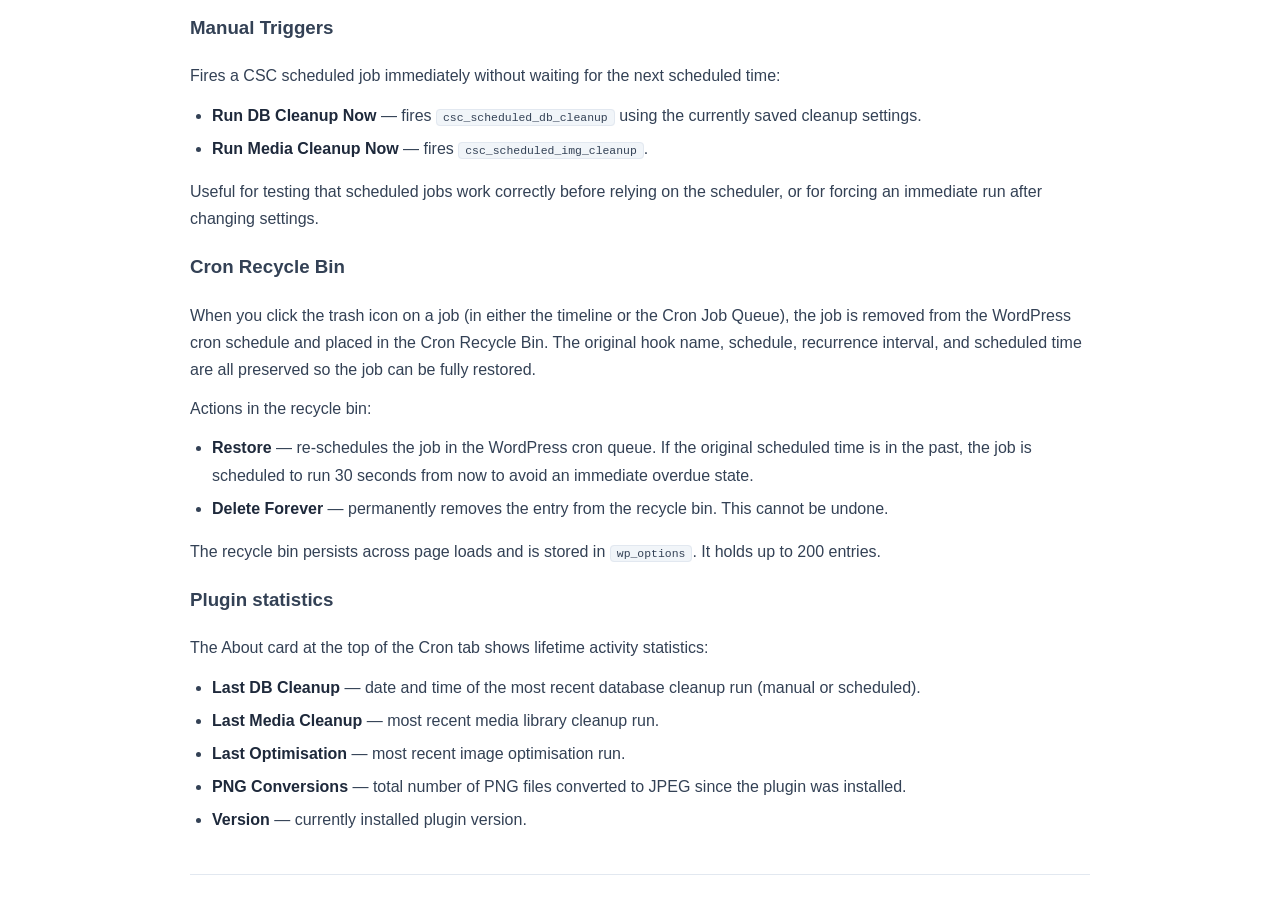
==== commit 0808d41e: "v2.5.22 — Cron management suite, PCP compliance, help docs regen Cron tab (renamed from Settings): -" ====
--- a/docs/help-page.html
+++ b/docs/help-page.html
@@ -5,11 +5,12 @@
 .cs-help-docs{font-family:-apple-system,BlinkMacSystemFont,"Segoe UI",Roboto,sans-serif;color:#1a202c;line-height:1.7;max-width:900px;}
 .cs-help-docs a{color:#2563eb;}
 .cs-help-docs code{background:#f1f5f9;border:1px solid #e2e8f0;border-radius:4px;padding:1px 6px;font-size:.88em;}
-.cs-hero{background:linear-gradient(135deg,#0f172a 0%,#1e3a5f 60%,#0e6b8f 100%);color:#fff;border-radius:12px;padding:48px 40px;margin-bottom:40px;}
+.cs-hero{background:linear-gradient(135deg,#0f172a 0%,#1e3a5f 60%,#0e6b8f 100%);color:#fff;border-radius:12px;padding:48px 40px;margin-bottom:40px;position:relative;overflow:hidden;}
 .cs-hero h1{font-size:2.2em;font-weight:800;margin:0 0 12px;letter-spacing:-.02em;color:#fff;}
 .cs-hero p{font-size:1.1em;margin:0;opacity:.85;max-width:680px;}
 .cs-hero .cs-badge{display:inline-block;background:rgba(255,255,255,.15);border-radius:20px;padding:4px 14px;font-size:.8em;font-weight:600;margin-bottom:16px;letter-spacing:.05em;text-transform:uppercase;}
-.cs-download-btn{display:inline-block;margin-top:20px;background:#22c55e;color:#fff;padding:10px 22px;border-radius:8px;text-decoration:none;font-size:1em;font-weight:700;letter-spacing:.01em;}
+.cs-download-btn{display:inline-block;background:#22c55e;color:#000!important;padding:10px 22px;border-radius:8px;text-decoration:none!important;font-size:1em;font-weight:700;letter-spacing:.01em;}
+.cs-wporg-btn{display:inline-block;background:#3858e9;color:#fff!important;padding:10px 22px;border-radius:8px;text-decoration:none;font-size:1em;font-weight:700;letter-spacing:.01em;}
 .cs-toc{background:#f8fafc;border:1px solid #e2e8f0;border-radius:10px;padding:28px 36px;margin:32px 0;}
 .cs-toc-title{font-size:1em;font-weight:700;text-transform:uppercase;letter-spacing:.08em;color:#64748b;margin:0 0 16px;}
 .cs-toc ol{display:grid;grid-template-columns:1fr 1fr;gap:6px 32px;margin:0;padding-left:24px;}
@@ -32,9 +33,10 @@
 <div class="cs-help-docs" style="max-width:900px;margin:0 auto;">
 <div class="cs-hero">
 <div class="cs-badge">Free &amp; Open Source</div>
+
 <h1>CloudScale Cleanup</h1>
-<p>WP-Optimize and Advanced Database Cleaner charge $39–$99/year for features that are straightforward to implement. CloudScale Cleanup gives you full database cleanup, media library orphan removal, image optimisation, and PNG-to-JPEG conversion — with a dry-run preview so you never delete anything by accident. Completely free, open source, no subscriptions, no premium tier.</p>
-<a class="cs-download-btn" href="https://andrewninjawordpress.s3.af-south-1.amazonaws.com/cloudscale-cleanup.zip" download>⬇ Download Latest Version (.zip)</a>
+<p>WP-Optimize and Advanced Database Cleaner charge $39–$99/year for features that are straightforward to implement. CloudScale Cleanup gives you full database cleanup, media library orphan removal, image optimisation, PNG-to-JPEG conversion, and a live cron management console — with a dry-run preview so you never delete anything by accident. Completely free, open source, no subscriptions, no premium tier.</p>
+<div style="display:flex;flex-wrap:wrap;gap:12px;margin-top:20px;"><a class="cs-download-btn" href="https://andrewninjawordpress.s3.af-south-1.amazonaws.com/cloudscale-cleanup.zip" style="color:#000!important;text-decoration:none!important">⬇ Download Latest Version (.zip)</a></div>
 </div>
 
 <div class="cs-toc">
@@ -44,7 +46,7 @@
 <li><a href="#img-cleanup">Media Library Cleanup</a></li>
 <li><a href="#img-optimise">Image Optimisation</a></li>
 <li><a href="#png-to-jpeg">PNG to JPEG Converter</a></li>
-<li><a href="#settings">Settings</a></li></ol>
+<li><a href="#cron">Cron</a></li></ol>
 </div>
 
 <hr class="cs-divider"/>
@@ -52,208 +54,390 @@
 
 <div class="cs-panel-section">
 <h3 class="cs-panel-heading" id="site-health">Site Health</h3>
-<figure class="cs-screenshot"><img src="https://andrewbaker.ninja/wp-content/uploads/2026/03/panel-site-health-1.jpg" alt="Site Health" /></figure>
-<div class="cs-panel-body">
-<p>The <strong>Site Health</strong> tab is a live dashboard showing disk storage growth, CPU usage, and memory usage — collected automatically in the background and displayed as a RAG (Red/Amber/Green) status indicator.</p>
-<p><strong>Metric groups:</strong></p>
-<ul>
-<li><strong>Disk Storage</strong> — shows <code>wp-content</code> disk usage, free disk space, total disk capacity, database size, weekly growth rate, and an estimated time to storage full. The growth rate is calculated from up to 3 months of weekly snapshots. The estimate is colour-coded: green = 6+ months remaining, amber = 3–6 months, red = under 3 months.</li>
-<li><strong>CPU</strong> — shows current CPU usage percentage, peak over the last 24 hours, and peak over the last 7 days.</li>
-<li><strong>Memory</strong> — shows current memory usage percentage, peak over the last 24 hours, and peak over the last 7 days.</li>
-</ul>
-<p>Metrics are collected automatically via WordPress Cron: an hourly job records CPU and memory peaks; a weekly job records disk snapshots. All data is stored in <code>wp_options</code> with <code>autoload</code> disabled. Records older than 6 months (180 days) are automatically purged.</p>
-<p><strong>Buttons:</strong></p>
-<ul>
-<li><strong>Refresh</strong> — reloads the dashboard from stored data without running a new collection.</li>
-<li><strong>Collect Metrics Now</strong> — immediately runs both the hourly and weekly collection jobs. Useful on a fresh install to seed initial readings rather than waiting for the first cron execution.</li>
-<li><strong>Test Sysstat</strong> — checks whether the <code>sar</code> command from the <code>sysstat</code> package is accessible and returning data.</li>
-</ul>
-<h3>sysstat (sar) for accurate CPU and memory peaks</h3>
-<p>Without <code>sysstat</code>, the plugin falls back to instantaneous snapshots of CPU load average and <code>/proc/meminfo</code>. On a lightly loaded server these snapshots often read 0% because they only capture the moment the cron job runs. <code>sysstat</code> samples the system every 10 minutes continuously so the plugin can query the actual per-minute peaks for the past hour.</p>
+<figure class="cs-screenshot"><img src="https://andrewbaker.ninja/wp-content/uploads/2026/03/panel-site-health-2.jpg" alt="Site Health" /></figure>
+<div class="cs-panel-body">
+<p>The <strong>Site Health</strong> tab is a live server metrics dashboard. It collects disk storage, CPU, and memory data automatically in the background and presents it as a RAG (Red/Amber/Green) status indicator so you can spot problems before they affect your site.</p>
+
+<h3>Storage RAG indicator</h3>
+<p>The coloured banner at the top of the tab summarises your storage runway:</p>
+<ul>
+<li><strong>Green</strong> — 6 or more months of disk space remaining at current growth rate.</li>
+<li><strong>Amber</strong> — 3–6 months remaining. Consider running a cleanup or archiving old uploads.</li>
+<li><strong>Red</strong> — under 3 months remaining. Immediate action recommended.</li>
+<li><strong>Grey (Collecting)</strong> — fewer than two weekly snapshots have been recorded yet. The estimate requires at least two data points to calculate a growth rate.</li>
+</ul>
+
+<h3>Metric groups</h3>
+<p><strong>Disk Storage</strong></p>
+<ul>
+<li><strong>Used</strong> — total disk space consumed by the entire server filesystem.</li>
+<li><strong>Free</strong> — available disk space.</li>
+<li><strong>Total</strong> — total filesystem capacity.</li>
+<li><strong>Database Size</strong> — the combined size of all tables in the WordPress database.</li>
+<li><strong>Growth/Wk</strong> — average weekly storage increase, calculated from up to 3 months of weekly disk snapshots. Shown as "Stable / shrinking" if growth is zero or negative.</li>
+<li><strong>Est. Wks to Full</strong> — at the current growth rate, how many weeks before the disk fills. Shown as "&gt;&gt; 2 Years" when the estimate exceeds 104 weeks. Colour-coded to match the storage RAG.</li>
+</ul>
+<p><strong>Note — local backups inflate the growth figure:</strong> If your backup plugin stores backup files on the same disk (inside <code>wp-content</code> or the server filesystem), each backup run adds to the measured disk usage. This pushes the Growth/Wk figure up and makes the Est. Wks to Full shorter than the real runway. If you store multiple backup generations locally, the growth rate only stabilises once the backup rotation reaches its maximum — at that point old backups are deleted as new ones are created, and net growth flattens. For example, if you allow 5 backup copies and each copy is 2 GB, the disk will grow by ~10 GB before the rotation kicks in and growth levels off. The Est. Wks to Full will appear alarming until that equilibrium is reached. The most accurate solution is to store backups on an external destination (S3, remote FTP, cloud) — tools like <strong>CloudScale Backup</strong> can be configured with a maximum number of retained copies so that once the limit is reached, the oldest backup is deleted before the new one is written, keeping net disk growth at zero from backups.</p>
+<p><strong>CPU</strong></p>
+<ul>
+<li><strong>Now</strong> — current CPU usage percentage, with the load average in parentheses when sysstat is available.</li>
+<li><strong>24h Peak</strong> — highest CPU usage recorded in the last 24 hours.</li>
+<li><strong>7d Peak</strong> — highest CPU usage recorded in the last 7 days.</li>
+</ul>
+<p><strong>Memory</strong></p>
+<ul>
+<li><strong>Now</strong> — current memory usage percentage with used/total bytes.</li>
+<li><strong>24h Peak</strong> — highest memory usage in the last 24 hours.</li>
+<li><strong>7d Peak</strong> — highest memory usage in the last 7 days.</li>
+</ul>
+<p><strong>Autoload RAG</strong> — a separate indicator in the dashboard header tile shows the current WordPress autoload size (the data loaded from <code>wp_options</code> on every page request). Green = healthy, amber = elevated, red = excessive. This is a quick-glance signal to visit the Database Cleanup tab's Autoloaded Options panel.</p>
+
+<h3>Data collection</h3>
+<p>Metrics are collected automatically by two WordPress Cron jobs registered by the plugin:</p>
+<ul>
+<li><strong>Hourly</strong> (<code>csc_health_hourly_collect</code>) — records current CPU percentage and memory percentage. Up to 180 days of hourly samples are stored.</li>
+<li><strong>Weekly</strong> (<code>csc_health_weekly_snapshot</code>) — records disk used, disk free, disk total, and database size. Up to 3 months of weekly snapshots are stored.</li>
+</ul>
+<p>All data is stored in <code>wp_options</code> with <code>autoload=no</code> so it does not add to the per-request payload. No data leaves your server.</p>
+
+<h3>Buttons</h3>
+<ul>
+<li><strong>Refresh</strong> — reloads the dashboard from stored data without running a new collection job.</li>
+<li><strong>Collect Metrics Now</strong> — immediately fires both the hourly and weekly collection jobs. Use this on a fresh install to seed the first data points instead of waiting for the scheduled cron to run. A confirmation modal explains what will happen.</li>
+<li><strong>Test Sysstat</strong> — runs a server-side check to determine whether the <code>sar</code> command from the <code>sysstat</code> package is installed, active, and returning data. Results are shown inline with colour-coded status and, where applicable, installation instructions.</li>
+</ul>
+
+<h3>sysstat (sar) — accurate CPU and memory peaks</h3>
+<p>Without sysstat, the plugin takes an instantaneous snapshot of the load average from <code>/proc/loadavg</code> and memory from <code>/proc/meminfo</code> at the exact moment the hourly cron job runs. On a quiet server these snapshots are often 0% because they capture a single idle second rather than the busiest period of the last hour.</p>
+<p><code>sysstat</code> samples the system continuously every 10 minutes and writes the data to <code>/var/log/sa/</code>. When it is installed and active, the plugin queries <code>sar</code> for the actual per-minute maximum over the past 60 minutes — a far more accurate representation of real CPU and memory usage.</p>
+
 <p>Install and enable on Amazon Linux / RHEL:</p>
 <pre><code>sudo yum install sysstat -y
 sudo systemctl enable sysstat &amp;&amp; sudo systemctl start sysstat
 sudo systemctl enable sysstat-collect.timer &amp;&amp; sudo systemctl start sysstat-collect.timer</code></pre>
+
 <p>Install and enable on Ubuntu / Debian:</p>
 <pre><code>sudo apt install sysstat -y
 sudo systemctl enable sysstat &amp;&amp; sudo systemctl start sysstat
 sudo systemctl enable sysstat-collect.timer &amp;&amp; sudo systemctl start sysstat-collect.timer</code></pre>
+
 <p>Verify data is being collected:</p>
 <pre><code>LC_ALL=C /usr/bin/sar -u 2&gt;&amp;1 | tail -5</code></pre>
-<p>You should see CPU usage lines with timestamps. If you only see a header with no data rows, <code>sysstat-collect.timer</code> is not running. On Amazon Linux 2023, enabling <code>sysstat</code> alone is not sufficient — you must also enable <code>sysstat-collect.timer</code> separately. Use the <strong>Test Sysstat</strong> button in the plugin to confirm it is working.</p></div>
+<p>You should see rows of CPU timestamps and percentages. If you see only a header with no data rows, the <code>sysstat-collect.timer</code> is not running. On Amazon Linux 2023, enabling the <code>sysstat</code> service alone is not sufficient — the collect timer must also be enabled separately. Use the <strong>Test Sysstat</strong> button to confirm the plugin can read data successfully.</p></div>
 </div>
 <hr class="cs-divider"/>
 
 <div class="cs-panel-section">
 <h3 class="cs-panel-heading" id="db-cleanup">Database Cleanup</h3>
-<figure class="cs-screenshot"><img src="https://andrewbaker.ninja/wp-content/uploads/2026/03/panel-db-cleanup-1.jpg" alt="Database Cleanup" /></figure>
+<figure class="cs-screenshot"><img src="https://andrewbaker.ninja/wp-content/uploads/2026/03/panel-db-cleanup-2.jpg" alt="Database Cleanup" /></figure>
 <div class="cs-panel-body">
 <div style="background:#f0f9ff;border-left:4px solid #0e6b8f;padding:18px 22px;border-radius:0 8px 8px 0;margin-bottom:28px;">
 <h2 style="margin:0 0 10px;font-size:1.3em;color:#0f172a;">Why CloudScale Cleanup?</h2>
-<p style="margin:0 0 10px;">WordPress databases grow silently. Post revisions, expired transients, spam comments, orphaned metadata, and unused term relationships accumulate over months and years. On a busy site the database can balloon to 10x the size it needs to be, slowing down every query.</p>
-<p style="margin:0 0 10px;">WP-Optimize locks most of its cleanup options behind a $39/year paywall. Advanced Database Cleaner charges $49/year. CloudScale Cleanup does everything they do — and adds media library orphan detection and image optimisation — at zero cost.</p>
-<p style="margin:0 0 10px;">Every operation has a <strong>dry-run preview mode</strong>: you see exactly what will be deleted before anything is removed. Cleanup runs in chunks to avoid timeouts on shared hosting. Your data is never sent anywhere.</p>
-<p style="margin:0;"><strong>Completely free.</strong> No premium tier, no upgrade prompts, source code on GitHub.</p>
-</div>
-<p>The <strong>Database Cleanup</strong> tab has four distinct panels, each targeting a different category of database bloat.</p>
+<p style="margin:0 0 10px;">WordPress databases grow silently. Post revisions, expired transients, spam comments, orphaned metadata, and unused term relationships accumulate over months and years. On a busy site the database can balloon to 10× its necessary size, slowing every query and inflating every backup.</p>
+<p style="margin:0 0 10px;">WP-Optimize locks most of its cleanup options behind a $39/year paywall. Advanced Database Cleaner charges $49/year. CloudScale Cleanup does everything they do — and adds media library orphan detection, image optimisation, and cron management — at zero cost.</p>
+<p style="margin:0;"><strong>Every operation has a dry-run preview mode.</strong> You see exactly what will be deleted before anything is removed. No data leaves your server.</p>
+</div>
+
+<p>The <strong>Database Cleanup</strong> tab contains four panels, each targeting a different category of database bloat. Use the <strong>Explain…</strong> button in each panel header to get a description of every item type.</p>
+
 <h3>Main Cleanup</h3>
-<p>Removes accumulated junk from your WordPress database that slows down queries and inflates backup sizes. On a WordPress site with 3–5 years of content and active editing, these items routinely account for 30–70% of total database size.</p>
-<p><strong>Always run Dry Run first</strong> — it shows exactly what will be deleted and how many rows are affected, without making any changes. Processing is done in configurable chunks (default: 500 rows per batch) using a timed loop that checks elapsed time before each chunk to avoid PHP <code>max_execution_time</code> errors.</p>
-<p><strong>Items cleaned and the tables affected:</strong></p>
-<ul>
-<li><strong>Post revisions</strong> — rows in <code>wp_posts</code> where <code>post_type = 'revision'</code>, plus their associated rows in <code>wp_postmeta</code>. WordPress saves a revision on every manual save and autosave. A single post edited 50 times generates 50 revision rows.</li>
-<li><strong>Draft posts</strong> — posts saved as drafts but never published. A configurable age threshold controls how old a draft must be before deletion — fresh drafts are never touched.</li>
-<li><strong>Trashed content</strong> — posts, pages, and custom post types in <code>post_status = 'trash'</code>. Comments in <code>comment_approved = 'trash'</code>. WordPress does not auto-purge trash on a schedule unless you configure it.</li>
-<li><strong>Auto-drafts</strong> — <code>wp_posts</code> rows where <code>post_status = 'auto-draft'</code>. Created by the Gutenberg editor each time you open a new post. Accumulate invisibly in the database.</li>
-<li><strong>Spam comments</strong> — <code>wp_comments</code> rows where <code>comment_approved = 'spam'</code>. High-traffic sites accumulate tens of thousands of these.</li>
-<li><strong>Expired transients</strong> — <code>wp_options</code> rows where <code>option_name</code> matches <code>_transient_%</code> or <code>_transient_timeout_%</code> and the timeout value is in the past. On sites using a persistent object cache (Redis, Memcached), transients are stored there instead — this cleanup is a no-op in that case.</li>
-<li><strong>Orphaned post meta</strong> — rows in <code>wp_postmeta</code> where the <code>post_id</code> no longer exists in <code>wp_posts</code>. Generated when posts are force-deleted without a corresponding meta cleanup.</li>
-<li><strong>Orphaned user meta</strong> — rows in <code>wp_usermeta</code> where the <code>user_id</code> no longer exists in <code>wp_users</code>. Accumulates when users are deleted from the system.</li>
-</ul>
-<p>Each item type has a toggle so you can include or exclude it from every cleanup run. Output is shown in the <strong>Database Console</strong> at the bottom of the tab — a dark terminal that logs every step of the cleanup run, including row counts for each item type processed. Use <strong>Copy</strong> to export the full log.</p>
+<p>Removes accumulated junk rows from your WordPress database that slow down queries and inflate backup sizes. On a WordPress site with 3–5 years of active editing, these items routinely account for 30–70% of total database size.</p>
+<p><strong>Always run Dry Run first.</strong> It shows exactly what will be deleted (with row counts per category) without making any changes. Cleanup then runs in batches of 50 rows per AJAX request, with the remaining queue stored in a transient between requests — so no single PHP request can time out regardless of how much data needs processing.</p>
+
+<p><strong>Item types and the database tables affected:</strong></p>
+<ul>
+<li><strong>Post revisions</strong> (<code>wp_posts</code> where <code>post_type = 'revision'</code>, plus <code>wp_postmeta</code>) — WordPress saves a revision on every manual save and autosave. A single post edited 50 times generates 50 revision rows. A configurable age threshold controls which revisions are eligible; fresh revisions are never touched.</li>
+<li><strong>Draft posts</strong> (<code>wp_posts</code> where <code>post_status = 'draft'</code>) — posts saved as drafts but never published. Age threshold configurable; recent drafts are protected.</li>
+<li><strong>Trashed posts</strong> (<code>wp_posts</code> where <code>post_status = 'trash'</code>) — content moved to the Trash. WordPress does not auto-purge trash by default.</li>
+<li><strong>Auto-drafts</strong> (<code>wp_posts</code> where <code>post_status = 'auto-draft'</code>) — created by Gutenberg every time you open the Add New Post screen. Accumulate invisibly with no user action required.</li>
+<li><strong>Spam comments</strong> (<code>wp_comments</code> where <code>comment_approved = 'spam'</code>) — high-traffic sites accumulate tens of thousands.</li>
+<li><strong>Trashed comments</strong> (<code>wp_comments</code> where <code>comment_approved = 'trash'</code>).</li>
+<li><strong>Expired transients</strong> (<code>wp_options</code> rows matching <code>_transient_timeout_%</code> whose value is in the past, plus their corresponding <code>_transient_%</code> rows) — on sites using a persistent object cache (Redis, Memcached) transients are stored there instead; this cleanup is a no-op in that case.</li>
+<li><strong>Orphaned post meta</strong> (<code>wp_postmeta</code> rows whose <code>post_id</code> no longer exists in <code>wp_posts</code>) — generated when posts are force-deleted without triggering the standard WordPress delete hook.</li>
+<li><strong>Orphaned user meta</strong> (<code>wp_usermeta</code> rows whose <code>user_id</code> no longer exists in <code>wp_users</code>) — accumulates when users are removed directly from the database rather than through WordPress.</li>
+</ul>
+
+<p>Each item type has an independent toggle — green means included in the next run, grey means skipped. Toggle states are saved and respected by both Dry Run and the actual cleanup. All output appears in the <strong>Database Console</strong>: a dark terminal panel at the bottom of the tab that logs every step with row counts. Use <strong>Copy</strong> to export the full log.</p>
+
+<h3>Cleanup Thresholds</h3>
+<p>Every time-based item type has a configurable age cutoff in days. Items newer than the threshold are never touched, even if their status would otherwise qualify them for deletion. Defaults are conservative:</p>
+<ul>
+<li>Post revisions: 30 days</li>
+<li>Draft posts: 90 days</li>
+<li>Trashed posts: 30 days</li>
+<li>Auto-drafts: 7 days</li>
+<li>Spam comments: 30 days</li>
+<li>Trashed comments: 30 days</li>
+</ul>
+<p>Adjust these to match your workflow, then click <strong>Save Settings</strong>.</p>
+
 <h3>Autoloaded Options</h3>
-<p>WordPress loads every row in <code>wp_options</code> marked <code>autoload=yes</code> on <strong>every page request</strong> — even on pages that never use those values. Plugins and themes add rows here for caching and configuration but often forget to clean up expired or stale entries. On a site with many installed plugins, autoloaded data can reach 500 KB–2 MB, adding measurable overhead to every request.</p>
-<p>The Autoloaded Options panel shows the current autoload size with a RAG (Red/Amber/Green) badge: green = healthy, amber = elevated, red = excessive. The panel also shows the top rows consuming the most autoload space.</p>
+<p>WordPress loads every row in <code>wp_options</code> marked <code>autoload = yes</code> on <strong>every page request</strong> — including pages that never use those values. Plugins add rows here for caching and configuration but often forget to clean up expired or stale entries. On a site with many installed plugins, autoloaded data can reach 500 KB–2 MB, adding measurable overhead to every single request.</p>
+<p>The panel shows the current autoload size with a RAG badge (green = healthy, amber = elevated, red = excessive) and lists the largest individual rows by size.</p>
 <p><strong>What the cleanup does:</strong></p>
 <ul>
-<li><strong>Deletes expired transients</strong> — any transient rows whose timeout has already passed (same as the main cleanup, but scoped to autoloaded rows).</li>
-<li><strong>Disables autoload on remaining transients</strong> — transient rows that have not yet expired do not need to be autoloaded. WordPress fetches them on demand when a plugin requests them. Setting <code>autoload=no</code> removes them from the per-request payload without deleting any data.</li>
-</ul>
-<p>This cleanup is non-destructive — no valid plugin data is removed. Only expired transients are deleted; all other options are left in place with only their autoload flag changed. Run <strong>Dry Run — Preview</strong> first to see the current size breakdown before applying the cleanup.</p>
+<li><strong>Deletes expired transients</strong> — removes transient rows whose timeout has already passed. Identical to the main cleanup's transient deletion but scoped specifically to autoloaded rows.</li>
+<li><strong>Disables autoload on live transients</strong> — transient rows that haven't yet expired don't need to be autoloaded. WordPress fetches them on demand when a plugin calls <code>get_transient()</code>. Setting <code>autoload = no</code> removes them from the per-request payload without deleting any data or breaking any plugin.</li>
+</ul>
+<p>This cleanup is non-destructive — no valid plugin data is removed or altered. Run <strong>Dry Run — Preview</strong> first to see the current size breakdown before applying.</p>
+
 <h3>Orphaned Plugin Options</h3>
 <p>When a plugin is deleted without a proper uninstall routine, its configuration rows remain in <code>wp_options</code> forever — including autoloaded rows that bloat every page request. WordPress never removes these automatically.</p>
-<p>The Orphaned Plugin Options panel scans <code>wp_options</code> using heuristic prefix matching against a list of known plugin slugs. Rows whose option name prefix matches a plugin slug that is no longer installed are flagged as orphans. Results are shown as a checklist — rows matched by a known plugin prefix are pre-selected; unknown prefixes are unchecked for manual review.</p>
-<p><strong>Always review results carefully before deleting.</strong> Detection is heuristic — some plugins use option names that do not obviously match their slug. Uncheck any row you are unsure about; deleting a live option can break a plugin. The plugin uses a <strong>recycle bin</strong> for safety:</p>
-<ul>
-<li><strong>Scan for Orphans</strong> — runs the detection scan and displays the checklist. No changes are made at this stage.</li>
-<li><strong>Move to Recycle Bin</strong> — moves selected rows to the recycle bin (stored in a separate <code>wp_options</code> key). The original values are preserved and can be fully restored.</li>
-<li><strong>View</strong> — shows all items currently in the recycle bin with their option names and values.</li>
-<li><strong>Restore All</strong> — moves all recycled options back to their original <code>wp_options</code> rows.</li>
-<li><strong>Empty Bin</strong> — permanently deletes all recycled option rows. This cannot be undone.</li>
-</ul>
+<p>The Orphaned Plugin Options panel scans <code>wp_options</code> using prefix matching against a built-in list of known plugin slugs. Rows whose option name prefix matches a plugin that is no longer installed are flagged. Results appear as a checklist — rows matched by a known plugin prefix are pre-selected; unrecognised prefixes are unchecked for manual review.</p>
+<p><strong>Always review results carefully before deleting.</strong> Some plugins use option names that don't obviously match their slug. Uncheck anything you're unsure about. The panel uses a recycle bin so no deletion is permanent by default:</p>
+<ul>
+<li><strong>Scan for Orphans</strong> — runs the detection scan and displays results. No changes are made.</li>
+<li><strong>Move to Recycle Bin</strong> — moves selected rows to a temporary holding area (stored in a separate <code>wp_options</code> key). Original values are fully preserved.</li>
+<li><strong>View</strong> — shows all items currently in the recycle bin with their names and values.</li>
+<li><strong>Restore All</strong> — moves all recycled options back to their original state.</li>
+<li><strong>Empty Bin</strong> — permanently removes all recycled rows. This cannot be undone.</li>
+</ul>
+
 <h3>Table Overhead Repair</h3>
-<p>Every time WordPress deletes rows — revisions, transients, spam comments, trashed posts — MySQL/InnoDB marks that space as free but does not immediately return it to the filesystem. Over time, tables accumulate fragmentation gaps that waste disk space and slow down full-table scans.</p>
-<p><code>OPTIMIZE TABLE</code> rewrites the table compactly, physically reclaiming the free space. On InnoDB (the default MySQL storage engine for WordPress), this runs online on MySQL 5.6+ — no table locks, no downtime.</p>
-<p>The panel shows current total overhead across all tables with a RAG badge (green = negligible, amber = moderate, red = significant). Run <strong>Dry Run — Preview</strong> to see a per-table breakdown of overhead sizes before repairing. Run <strong>Repair Tables</strong> to apply <code>OPTIMIZE TABLE</code> to all tables with overhead above the minimum threshold.</p>
+<p>Every time WordPress deletes rows, MySQL/InnoDB marks that space as free but does not immediately return it to the filesystem. Over time, tables accumulate fragmented gaps that waste disk space and slow down full-table scans used by queries that don't have a covering index.</p>
+<p><code>OPTIMIZE TABLE</code> physically rewrites each table, reclaiming the free space. On InnoDB (the default MySQL storage engine for WordPress installations), this runs online on MySQL 5.6+ with no table locks and no downtime.</p>
+<p>The panel shows current total overhead across all tables with a RAG badge (green = negligible, amber = moderate, red = significant). Run <strong>Dry Run — Preview</strong> first to see a per-table breakdown before repairing.</p>
+
 <h3>Scheduled Database Cleanup</h3>
-<p>When enabled, the plugin registers a WordPress Cron job that automatically runs the full database cleanup on the selected days at the configured hour — without you having to log in manually.</p>
+<p>When enabled, the plugin registers a WordPress Cron job that runs the full database cleanup automatically on the selected days at the configured hour — without requiring you to log in.</p>
 <ul>
 <li><strong>Day selection</strong> — choose one or more days per week. Default: Monday, Wednesday, Friday.</li>
-<li><strong>Hour</strong> — enter the hour in server local time (0–23). Most VPS hosts default to UTC.</li>
-<li><strong>Auto-reschedule</strong> — after each run the plugin automatically registers the next execution, so the schedule stays active indefinitely.</li>
-</ul>
-<p><strong>WordPress Cron note:</strong> WordPress Cron is triggered by page visits, not a real system clock. On low-traffic sites a job scheduled for 3 AM may not run until the first visitor arrives after that time. For precise scheduling, disable WP-Cron in <code>wp-config.php</code> and add a real server cron that calls <code>wp-cron.php</code> directly. The <strong>Settings</strong> tab shows the next scheduled run time.</p></div>
+<li><strong>Hour</strong> — server local time (0–23). Most cloud VPS hosts default to UTC.</li>
+<li><strong>Auto-reschedule</strong> — after each run, the plugin automatically registers the next execution so the schedule stays active indefinitely.</li>
+</ul>
+<p>The Cron tab shows the current status and next run time for this job. See the Cron tab documentation for information about real server cron setup and how to avoid the limitations of WordPress pseudo-cron on low-traffic sites.</p></div>
 </div>
 <hr class="cs-divider"/>
 
 <div class="cs-panel-section">
 <h3 class="cs-panel-heading" id="img-cleanup">Media Library Cleanup</h3>
-<figure class="cs-screenshot"><img src="https://andrewbaker.ninja/wp-content/uploads/2026/03/panel-img-cleanup-1.jpg" alt="Media Library Cleanup" /></figure>
-<div class="cs-panel-body">
-<p>The <strong>Media Library Cleanup</strong> tab identifies and safely removes media attachments and upload files that are no longer used — freeing disk space and reducing backup sizes.</p>
+<figure class="cs-screenshot"><img src="https://andrewbaker.ninja/wp-content/uploads/2026/03/panel-img-cleanup-2.jpg" alt="Media Library Cleanup" /></figure>
+<div class="cs-panel-body">
+<p>The <strong>Media Library Cleanup</strong> tab identifies and safely removes media attachments and upload files that are no longer used, freeing disk space and reducing backup sizes. All removal operations use a recycle bin — nothing is permanently deleted until you explicitly choose to empty it.</p>
+
 <h3>Unused Media</h3>
-<p>Finds media library attachments that exist in the WordPress database but are not referenced anywhere on the site. An attachment is considered unused if it cannot be found in any of these locations:</p>
-<ul>
-<li><code>wp_posts.post_content</code> — direct <code>&lt;img&gt;</code> tags, Gutenberg block attributes, and shortcode references.</li>
-<li><code>wp_postmeta</code> — featured image (<code>_thumbnail_id</code>), WooCommerce gallery images, and any meta value containing the attachment ID or URL.</li>
-<li><code>wp_options</code> — widget configurations, theme customizer settings, and site icon references.</li>
-<li>The site logo and site icon set in Appearance &gt; Customize are always protected, regardless of whether they appear in post content.</li>
-</ul>
+<p>Finds attachments that exist in the WordPress database but are not referenced anywhere on the site. The scan checks all of these locations for every attachment:</p>
+<ul>
+<li><strong>Post content</strong> (<code>wp_posts.post_content</code>) — direct <code>&lt;img&gt;</code> tags, Gutenberg block attributes, and shortcode references.</li>
+<li><strong>Post meta</strong> (<code>wp_postmeta</code>) — featured image (<code>_thumbnail_id</code>), WooCommerce product gallery images (<code>_product_image_gallery</code>), and any meta value containing the attachment ID or its URL.</li>
+<li><strong>Options</strong> (<code>wp_options</code>) — widget configurations, theme customizer settings, and site logo/icon settings.</li>
+<li><strong>Site logo and site icon</strong> — always protected regardless of whether they appear elsewhere.</li>
+</ul>
+<p>Note: some page builders and slider plugins store image references in custom tables not covered by this scan. When in doubt, move items to the recycle bin and use <strong>View Recycle Bin</strong> to restore anything needed later.</p>
+
 <p><strong>Workflow:</strong></p>
 <ol>
-<li><strong>Dry Run — Preview</strong> — scans the library and lists all attachments flagged as unreferenced. Review carefully before recycling. Some plugins store media references in custom tables not covered by the scan (e.g. sliders, page builders). When in doubt, use <em>View Recycle Bin</em> to retrieve items after the fact.</li>
-<li><strong>Move to Recycle</strong> — moves flagged attachments to a protected recycle bin. The original file, all generated thumbnail sizes, the database record, and all attachment metadata are preserved so items can be completely restored. Processing is chunked at 25 attachments per request.</li>
+<li><strong>Dry Run — Preview</strong> — scans the media library and lists all attachments flagged as unreferenced. Review the list carefully. No files are moved at this stage.</li>
+<li><strong>Move to Recycle</strong> — moves flagged attachments to a protected recycle bin folder. The original file, all generated thumbnail sizes, the database record, and all attachment metadata are preserved. Processing runs at 10 attachments per AJAX request to stay within PHP memory limits on any server.</li>
 </ol>
-<p><strong>Recycle Bin actions:</strong></p>
-<ul>
-<li><strong>Restore All</strong> — moves all recycled media back to the active media library, exactly as it was before.</li>
-<li><strong>Permanently Delete</strong> — removes recycled files from disk and their database records permanently. This cannot be undone.</li>
-<li><strong>View Recycle Bin</strong> — opens a modal showing all recycled attachments with their original filenames and sizes for selective review before committing to permanent deletion.</li>
-</ul>
+
+<p><strong>Recycle bin actions (shown after a move):</strong></p>
+<ul>
+<li><strong>Restore All</strong> — moves all recycled media back to the active media library, exactly as before the move. Database records are re-inserted.</li>
+<li><strong>Permanently Delete</strong> — removes recycled files from disk and their database records permanently. This cannot be undone. Always confirm the recycle bin contains only items you want to lose.</li>
+<li><strong>View Recycle Bin</strong> — opens a modal listing all recycled attachments with filenames and original sizes, so you can verify before committing to permanent deletion.</li>
+</ul>
+<p>The recycle bin persists between page loads. Items remain recycled until you either restore or permanently delete them.</p>
+
 <h3>Unregistered Files</h3>
-<p>Finds files that exist physically on disk inside <code>wp-content/uploads</code> but have no corresponding record in the WordPress media library. These are different from unused media: unused media has a database record but no content references; unregistered files have no database record at all.</p>
-<p>Common causes: files uploaded via FTP without being registered in WordPress, partially completed uploads, images imported without the media importer, or files left behind by deleted plugins.</p>
-<p>Use the file type filter pills (Images, Documents, Video, Audio) to include or exclude each category before scanning. The same Dry Run → Move to Recycle → Restore/Delete workflow applies.</p>
+<p>Finds files that exist physically on disk inside <code>wp-content/uploads</code> but have no corresponding record in the WordPress media library. These are different from unused media: unused media has a database record with no content references; unregistered files have no database record at all.</p>
+<p>Common causes:</p>
+<ul>
+<li>Files uploaded via FTP without being registered in WordPress.</li>
+<li>Partially completed uploads that left temporary files on disk.</li>
+<li>Images imported from another CMS without running the media importer.</li>
+<li>Files left behind by deleted plugins that created their own upload subdirectories.</li>
+</ul>
+<p>Use the file type filter pills — <strong>Images</strong>, <strong>Documents</strong>, <strong>Video</strong>, <strong>Audio</strong> — to include or exclude each category before scanning. The same Dry Run → Move to Recycle → Restore / Permanently Delete workflow applies as for Unused Media.</p>
+
 <h3>Broken Image Links</h3>
-<p>A read-only scan that checks all published posts and pages for image URLs that reference files in your uploads directory and verifies each file actually exists on disk. Detects broken images caused by deleted files, renamed files, moved files, or failed optimisation runs. Reports the post title and missing file path. Use <strong>Copy Results</strong> to export the full list.</p>
+<p>A read-only scan that checks all published posts and pages for <code>&lt;img&gt;</code> tags referencing files in your uploads directory and verifies each file actually exists on disk. Detects broken images caused by deleted files, renamed files, failed optimisation runs, or incomplete migrations.</p>
+<p>Results show the post title, the missing file path, and the post edit URL so you can fix the content directly. Use <strong>Copy Results</strong> to export the full list for bulk repair.</p>
+
 <h3>Scheduled Media Cleanup</h3>
-<p>When enabled, automatically runs the unused media cleanup on the selected days and hour. Unused attachments are moved to the media recycle bin — not permanently deleted. The same detection logic as the manual cleanup is used; the site logo and site icon are always protected. After each run the next scheduled execution is automatically registered.</p></div>
+<p>When enabled, automatically runs the unused media cleanup on the selected days at the configured hour. Flagged attachments are moved to the media recycle bin — not permanently deleted. The same detection logic as the manual scan is used; the site logo and site icon are always protected. After each run the next execution is automatically registered.</p></div>
 </div>
 <hr class="cs-divider"/>
 
 <div class="cs-panel-section">
 <h3 class="cs-panel-heading" id="img-optimise">Image Optimisation</h3>
-<figure class="cs-screenshot"><img src="https://andrewbaker.ninja/wp-content/uploads/2026/03/panel-img-optimise-1.jpg" alt="Image Optimisation" /></figure>
-<div class="cs-panel-body">
-<p>The <strong>Image Optimisation</strong> tab reduces the on-disk file size of images already in your media library using PHP's GD or Imagick library. No external service or API is used — all processing is local.</p>
-<p>The optimiser processes your original uploaded images in two passes:</p>
-<ul>
-<li><strong>Resize</strong> — scales down any image whose width or height exceeds the configured maximum, preserving the aspect ratio. Default maximum: 1920 × 1080. If your theme never displays images wider than 1200 px, setting the maximum to 1200 will produce better storage savings.</li>
-<li><strong>Recompress</strong> — re-saves JPEG files at the configured quality level using PHP GD's <code>imagejpeg()</code>.</li>
-</ul>
-<p>After each image is processed, all registered WordPress thumbnail sizes are regenerated from the new optimised original to ensure consistency across the site.</p>
-<p><strong>Always run Dry Run first</strong> — it previews the estimated savings for each image without modifying any files. Processing is chunked at 5 images per AJAX request to stay well within any server's PHP timeout limit.</p>
-<p><strong>Important:</strong> this operation modifies original image files on disk. Take a full backup before running on a production site. WordPress 5.3+ automatically preserves a scaled backup of oversized originals.</p>
+<figure class="cs-screenshot"><img src="https://andrewbaker.ninja/wp-content/uploads/2026/03/panel-img-optimise-2.jpg" alt="Image Optimisation" /></figure>
+<div class="cs-panel-body">
+<p>The <strong>Image Optimisation</strong> tab reduces the on-disk file size of images already in your media library using PHP's GD or Imagick library. No external service, API key, or data transfer is involved — all processing runs locally on your server.</p>
+
+<h3>How it works</h3>
+<p>The optimiser processes original uploaded images in two passes:</p>
+<ol>
+<li><strong>Resize</strong> — any image whose width or height exceeds the configured maximum is scaled down proportionally. The aspect ratio is preserved. Smaller images are left untouched.</li>
+<li><strong>Recompress</strong> — the image is re-saved as JPEG at the configured quality level. PNG images are left as PNG unless the <em>Convert non-transparent PNGs to JPEG</em> setting is enabled on the Settings tab.</li>
+</ol>
+<p>After each image is processed, all registered WordPress thumbnail sizes are regenerated from the new optimised original to ensure every size on the site stays consistent.</p>
+<p>Processing runs at 5 images per AJAX request. The JavaScript engine queues all images and fires requests in sequence until the entire library has been processed, showing a live progress bar and per-image savings in the console.</p>
+
+<p><strong>Always run Dry Run first.</strong> The dry run previews estimated file size savings for each image (resize savings, recompress savings, and total) without modifying any files. Check the savings column to identify images where the gain is marginal before committing.</p>
+
+<p><strong>Important:</strong> this operation modifies original image files on disk. Take a full backup of your <code>wp-content/uploads</code> directory before running on a production site. WordPress 5.3+ automatically preserves a <code>-scaled</code> backup copy of very large originals, but this is not a full backup.</p>
+
 <h3>Optimisation Settings</h3>
 <ul>
-<li><strong>Maximum width (px)</strong> — any image wider than this value is scaled down proportionally. Default: 1920.</li>
-<li><strong>Maximum height (px)</strong> — any image taller than this value is scaled down proportionally. Default: 1080.</li>
-<li><strong>JPEG quality (1–100)</strong> — controls compression when saving JPEG files. 80–85 is the recommended sweet spot. Default: 82. Below 70 introduces visible banding in gradients; above 90 produces diminishing returns with significantly larger files.</li>
-<li><strong>Convert non-transparent PNGs to JPEG</strong> — when enabled, PNG files with no alpha-channel transparency are converted to JPEG. PNG files with transparency are automatically detected and skipped. Typical size reduction: 40–70% for photographic content. WordPress attachment metadata is updated so all references to the image continue to work.</li>
-</ul>
+<li><strong>Maximum width (px)</strong> — any image wider than this value is scaled down proportionally. The height is recalculated to preserve aspect ratio. Default: 1920 px. If your theme never displays images wider than 1200 px, setting this to 1200 will produce better storage savings.</li>
+<li><strong>Maximum height (px)</strong> — any image taller than this value is scaled down. Default: 1080 px.</li>
+<li><strong>JPEG quality (1–100)</strong> — controls JPEG compression when saving. 80–85 is the recommended range for web photography. Default: 82. Below 70 introduces visible banding in gradients. Above 90 produces diminishing returns with disproportionately larger file sizes.</li>
+<li><strong>Convert non-transparent PNGs to JPEG</strong> — when enabled, PNG files without an alpha-channel are converted to JPEG. PNG files with any transparency pixel are automatically detected and skipped to prevent white-box artefacts. Typical size reduction for photographic PNGs: 40–70%. WordPress attachment metadata (post record, URLs, thumbnail paths) is updated so all existing references continue to work. This setting lives on the Optimisation Settings panel on this tab.</li>
+</ul>
+
+<h3>Conversion Settings (PNG to JPEG inline conversion)</h3>
+<p>The same PNG-to-JPEG conversion setting available on the Image Optimisation tab also appears here as a toggle. When enabled it applies during every optimisation run — not only to newly uploaded images but to the entire media library.</p>
+
 <h3>Server requirements</h3>
-<p>PHP 7.4+ with GD compiled with JPEG and PNG support, or the Imagick extension. Check via <code>phpinfo()</code> or <code>php -m | grep -i imagick</code>. Minimum recommended memory: <code>memory_limit = 128M</code> for standard images; 256M for images over 5000 × 5000 pixels.</p></div>
+<ul>
+<li>PHP 7.4+ with GD compiled with JPEG and PNG support, or the Imagick extension.</li>
+<li>Check with: <code>php -m | grep -i "gd|imagick"</code></li>
+<li>Minimum recommended <code>memory_limit</code>: 128 MB for standard images; 256 MB for images larger than 5000 × 5000 px.</li>
+<li>No external network access required.</li>
+</ul></div>
 </div>
 <hr class="cs-divider"/>
 
 <div class="cs-panel-section">
 <h3 class="cs-panel-heading" id="png-to-jpeg">PNG to JPEG Converter</h3>
-<figure class="cs-screenshot"><img src="https://andrewbaker.ninja/wp-content/uploads/2026/03/panel-png-to-jpeg-1.jpg" alt="PNG to JPEG Converter" /></figure>
-<div class="cs-panel-body">
-<p>The <strong>PNG to JPEG</strong> tab is a standalone drag-and-drop converter that takes PNG files from your computer, converts them to JPEG, and optionally saves the result directly to your WordPress media library — without touching any existing media library files.</p>
+<figure class="cs-screenshot"><img src="https://andrewbaker.ninja/wp-content/uploads/2026/03/panel-png-to-jpeg-2.jpg" alt="PNG to JPEG Converter" /></figure>
+<div class="cs-panel-body">
+<p>The <strong>PNG to JPEG</strong> tab is a standalone drag-and-drop converter that takes PNG files from your local computer, converts them to JPEG server-side, and optionally saves the result directly into your WordPress media library — without modifying any existing media library files.</p>
+<p>This is intended for pre-processing new images before uploading them, not for batch-converting your existing library (use the Image Optimisation tab for that).</p>
+
 <h3>How to use it</h3>
 <ol>
-<li><strong>Configure settings</strong> — set your JPEG quality (default: 90), choose an output size preset or enter custom dimensions, and adjust the chunk size if needed.</li>
-<li><strong>Add files</strong> — drag PNG files onto the upload area or click Browse to select files. Multiple files can be queued at once.</li>
-<li><strong>Convert</strong> — click <strong>Convert All</strong> to process every queued file. Progress and results are shown in real time in the Converter Console.</li>
-<li><strong>Download or save to library</strong> — each converted file shows a download button and a <strong>Save to Media Library</strong> button. Saving prompts for a filename (the <code>.jpg</code> extension is added automatically) and adds the image to your WordPress media library.</li>
+<li><strong>Configure settings</strong> — set your JPEG quality, choose an output size preset or enter custom dimensions, and adjust the chunk size if your server has strict upload limits.</li>
+<li><strong>Add files</strong> — drag one or more PNG files onto the upload area, or click <strong>Browse</strong>. Multiple files can be queued at once.</li>
+<li><strong>Convert</strong> — click <strong>Convert All</strong>. Each file is uploaded in chunks, assembled server-side, converted, and returned as a downloadable JPEG. Progress for each file is shown in real time in the Converter Console.</li>
+<li><strong>Download or save to library</strong> — each converted file shows a <strong>Download</strong> button and a <strong>Save to Media Library</strong> button. Saving prompts for a filename (the <code>.jpg</code> extension is added automatically) and registers the new image in your WordPress media library.</li>
 </ol>
-<p>PNG transparency is composited onto a white background before conversion to JPEG, so no content is lost even if the source PNG has an alpha channel.</p>
+<p>PNG transparency is composited onto a white background before JPEG conversion, so no content is lost even if the source PNG uses an alpha channel.</p>
+
 <h3>Conversion Settings</h3>
 <ul>
-<li><strong>JPEG Quality (1–100)</strong> — controls compression when saving JPEG files. 80–92 is the recommended range. Default: 90. Use 95+ for print; 60–75 for web thumbnails.</li>
-<li><strong>Output Size</strong> — choose a preset resolution (4K, 2K, Full HD, HD, XGA, SVGA, VGA, Square 512, Square 256) or select Custom to enter exact pixel dimensions. Enable <strong>Constrain proportions</strong> to calculate the missing dimension automatically.</li>
-<li><strong>Chunk Size (MB)</strong> — large files are automatically split into chunks to stay within your server's upload limit; each chunk is reassembled server-side before conversion. Default: 1.5 MB. Keep below the server request limit shown next to the setting.</li>
-</ul>
+<li><strong>JPEG Quality (1–100)</strong> — controls JPEG compression. 80–92 is recommended for web use. Default: 90. Use 95+ for print; 60–75 for web thumbnails where file size matters more than quality.</li>
+<li><strong>Output Size</strong> — choose a resolution preset:
+  <ul>
+  <li>4K (3840 × 2160), 2K (2560 × 1440), Full HD (1920 × 1080), HD (1280 × 720), XGA (1024 × 768), SVGA (800 × 600), VGA (640 × 480), Square 512, Square 256, or <strong>Custom</strong>.</li>
+  </ul>
+  When <strong>Custom</strong> is selected, enter your target width and height in pixels. Enable <strong>Constrain proportions</strong> to have the missing dimension calculated automatically from the source aspect ratio.
+</li>
+<li><strong>Chunk Size (MB)</strong> — large PNG files are automatically split into chunks before uploading, each chunk staying within your server's request size limit. Default: 1.5 MB. The setting shows your current server request limit alongside the chunk size so you can keep the chunk below the limit. Allowed range: 0.25–1.95 MB.</li>
+</ul>
+
 <h3>Converter Console</h3>
-<p>The dark console at the bottom of the tab shows detailed per-file progress, chunk upload status, conversion results, and any server-side errors. Use <strong>Copy</strong> to copy the full log for troubleshooting, and <strong>Clear</strong> to reset it. The console header also shows detected server environment information (PHP memory limit, upload limits, available image libraries) to help diagnose configuration issues.</p></div>
-</div>
-<hr class="cs-divider"/>
-
-<div class="cs-panel-section">
-<h3 class="cs-panel-heading" id="settings">Settings</h3>
-<figure class="cs-screenshot"><img src="https://andrewbaker.ninja/wp-content/uploads/2026/03/panel-settings-1.jpg" alt="Settings" /></figure>
-<div class="cs-panel-body">
-<p>The <strong>Settings</strong> tab shows plugin information, lifetime activity statistics, and WordPress Cron status for the two scheduled cleanup jobs.</p>
-<h3>About</h3>
-<p><strong>CloudScale Cleanup</strong> is a free, open source WordPress plugin by <a href="https://andrewbaker.ninja" target="_blank">Andrew Baker</a> — Chief Information Officer at Capitec Bank and author of a popular technology blog covering cloud architecture, banking technology, and enterprise software.</p>
-<p>No accounts. No API keys. No subscriptions. No data leaves your server. All processing uses standard WordPress APIs.</p>
-<p><strong>Lifetime statistics:</strong></p>
+<p>The dark terminal panel at the bottom of the tab logs all activity in real time:</p>
+<ul>
+<li>Server environment summary (PHP memory limit, upload limits, GD / Imagick availability).</li>
+<li>Per-file chunk upload progress.</li>
+<li>Conversion results with original size, output size, and compression ratio.</li>
+<li>Any server-side errors with full detail to help diagnose PHP configuration issues.</li>
+</ul>
+<p>Use <strong>Copy</strong> to export the full log, and <strong>Clear</strong> to reset it before a new batch.</p></div>
+</div>
+<hr class="cs-divider"/>
+
+<div class="cs-panel-section">
+<h3 class="cs-panel-heading" id="cron">Cron</h3>
+<figure class="cs-screenshot"><img src="https://andrewbaker.ninja/wp-content/uploads/2026/03/panel-settings-2.jpg" alt="Cron" /></figure>
+<div class="cs-panel-body">
+<p>The <strong>Cron</strong> tab is a full cron management console for your WordPress installation. It shows every background job registered in the WordPress scheduler, visualises when they fire, detects scheduling conflicts, identifies which plugin owns each job, and lets you delete orphaned or unwanted jobs safely via a recycle bin.</p>
+
+<h3>What is WordPress Cron?</h3>
+<p>WordPress has no connection to the operating system's real scheduler. Instead it simulates cron by checking a job queue on every page visit. When a visitor loads any page, WordPress checks whether any scheduled jobs are overdue and fires them inline during that request. This approach is called <strong>pseudo-cron</strong> or <strong>WP-Cron</strong>.</p>
+<p>The main limitation: on low-traffic sites, a job scheduled for 3 AM may not actually run until the first visitor arrives after that time — which could be hours later. On high-traffic sites this works reliably, but the extra processing on visitor page loads adds latency.</p>
+
+<h3>WP-Cron health banner</h3>
+<p>The coloured banner at the top of the tab summarises the cron system status:</p>
+<ul>
+<li><strong>Green — OK</strong>: WP-Cron is running normally with no overdue events.</li>
+<li><strong>Amber — Warning</strong>: one or more issues detected — overdue events or congestion zones.</li>
+<li><strong>Blue — DISABLE_WP_CRON is set</strong>: pseudo-cron is disabled. This is the recommended state if you have a real server cron configured.</li>
+</ul>
+
+<h3>Real Server Cron Setup</h3>
+<p>For precise, clock-accurate job execution, disable WP-Cron and use a real server cron instead:</p>
+<ol>
+<li>Add this line to your server crontab (<code>crontab -e</code>):
+<pre><code>*/5 * * * * curl -s "https://yourdomain.com/wp-cron.php?doing_wp_cron" &gt; /dev/null 2&gt;&amp;1</code></pre>
+The crontab command is pre-filled with your site URL — click <strong>Copy</strong> to copy it.</li>
+<li>Add this line to <code>wp-config.php</code> to stop WordPress from running pseudo-cron on page visits:
+<pre><code>define('DISABLE_WP_CRON', true);</code></pre>
+</li>
+</ol>
+<p>This runs <code>wp-cron.php</code> every 5 minutes from a real OS-level scheduler — no visitor required, no page-load overhead.</p>
+
+<h3>24-Hour Job Timeline</h3>
+<p>A canvas chart plotting every scheduled WordPress cron job across the next 24 hours. The x-axis shows local clock time in your browser's timezone, snapped to clock hours. The left edge is "Now".</p>
+
+<p><strong>How to read it:</strong></p>
+<ul>
+<li><strong>Bars</strong> — each coloured bar represents one scheduled firing of a job. The bar's horizontal position is when it fires; its width is proportional to estimated execution time (half the repeat interval, capped at 5 minutes, minimum 8 px). A wider bar means a longer-running job.</li>
+<li><strong>Dashed spine</strong> — for recurring jobs, a dashed line connects the first and last bar, making it easy to see the repeat pattern at a glance.</li>
+<li><strong>Red congestion bands</strong> — a red background highlight marks any 5-minute window where 3 or more jobs are scheduled to fire simultaneously. These windows can cause CPU and database spikes. See the Cron Congestion section below.</li>
+<li><strong>Job labels</strong> — the left column shows each hook name as selectable HTML text. Below each hook name, a coloured dot and plugin name indicate which plugin owns the job and whether it is installed and active.</li>
+<li><strong>Trash icon</strong> — click the bin icon next to any job to move it to the Cron Recycle Bin (see below). Nothing is permanently deleted immediately.</li>
+</ul>
+
+<h3>Plugin identification</h3>
+<p>Each job in both the timeline and the Cron Job Queue is matched against a built-in lookup table of 200+ WordPress plugins. The match uses the hook name prefix (e.g. <code>jetpack_</code>, <code>wpseo</code>, <code>updraftplus_</code>). The status badge next to each plugin name indicates:</p>
+<ul>
+<li><strong>Blue — Core</strong>: a built-in WordPress function; always present.</li>
+<li><strong>Green — Active</strong>: the plugin is installed and active. Detected by checking whether the hook has registered PHP callbacks at runtime — the most reliable signal possible.</li>
+<li><strong>Orange — Installed</strong>: the plugin directory exists on disk but the plugin is not active. The job will fire but find no callbacks.</li>
+<li><strong>Red — Not installed</strong>: the plugin directory does not exist and there are no callbacks. This is an <strong>orphaned cron entry</strong> — a job left behind by a deleted plugin. These fire on schedule, consume server resources, do nothing, and should be removed.</li>
+</ul>
+
+<h3>Cron Congestion</h3>
+<p>When 3 or more jobs fire within the same 5-minute window, they compete for CPU time, PHP memory, and database connections simultaneously. This can cause:</p>
+<ul>
+<li>Visible page slowdown for any visitors hitting the site during that window.</li>
+<li>PHP memory exhaustion on servers with a low <code>memory_limit</code>.</li>
+<li>MySQL connection timeouts when all connection slots are occupied.</li>
+</ul>
+<p>The congestion warning box beneath the timeline lists each congested window with its local clock time and the names of the conflicting jobs. Consider staggering recurring jobs to different hours or disabling orphaned jobs that are contributing to congestion without doing any useful work.</p>
+
+<h3>Cron Job Queue</h3>
+<p>A complete table of every entry in the WordPress cron schedule — the authoritative source of what is registered, not just what fires in the next 24 hours. Columns:</p>
+<ul>
+<li><strong>Hook</strong> — the internal action name WordPress calls when the job fires. This is selectable text — you can copy it to search for its definition in plugin code.</li>
+<li><strong>Plugin</strong> — resolved plugin name with status badge (Core / Active / Installed / Not installed).</li>
+<li><strong>Schedule</strong> — the recurrence label (e.g. <code>hourly</code>, <code>twicedaily</code>, <code>daily</code>, or <code>one-time</code>).</li>
+<li><strong>Next Run</strong> — how long until the job fires next. <strong>Overdue</strong> means the job was due to run in the past but hasn't fired yet — typically because no page visit triggered pseudo-cron at the scheduled time.</li>
+<li><strong>Last Run</strong> — how long the job took the last time it ran, and how long ago that was. This data is collected by CloudScale Cleanup's lightweight timing hooks which wrap each cron hook with before/after timestamps during real cron runs. Only appears after the job has fired at least once since the plugin was activated.</li>
+<li><strong>Status</strong> — OK or Overdue.</li>
+<li><strong>Trash icon</strong> — move the job to the Cron Recycle Bin.</li>
+</ul>
+<p>Click <strong>Refresh</strong> to reload the table and timeline from the current cron state.</p>
+
+<h3>Manual Triggers</h3>
+<p>Fires a CSC scheduled job immediately without waiting for the next scheduled time:</p>
+<ul>
+<li><strong>Run DB Cleanup Now</strong> — fires <code>csc_scheduled_db_cleanup</code> using the currently saved cleanup settings.</li>
+<li><strong>Run Media Cleanup Now</strong> — fires <code>csc_scheduled_img_cleanup</code>.</li>
+</ul>
+<p>Useful for testing that scheduled jobs work correctly before relying on the scheduler, or for forcing an immediate run after changing settings.</p>
+
+<h3>Cron Recycle Bin</h3>
+<p>When you click the trash icon on a job (in either the timeline or the Cron Job Queue), the job is removed from the WordPress cron schedule and placed in the Cron Recycle Bin. The original hook name, schedule, recurrence interval, and scheduled time are all preserved so the job can be fully restored.</p>
+<p>Actions in the recycle bin:</p>
+<ul>
+<li><strong>Restore</strong> — re-schedules the job in the WordPress cron queue. If the original scheduled time is in the past, the job is scheduled to run 30 seconds from now to avoid an immediate overdue state.</li>
+<li><strong>Delete Forever</strong> — permanently removes the entry from the recycle bin. This cannot be undone.</li>
+</ul>
+<p>The recycle bin persists across page loads and is stored in <code>wp_options</code>. It holds up to 200 entries.</p>
+
+<h3>Plugin statistics</h3>
+<p>The About card at the top of the Cron tab shows lifetime activity statistics:</p>
 <ul>
 <li><strong>Last DB Cleanup</strong> — date and time of the most recent database cleanup run (manual or scheduled).</li>
-<li><strong>Last Media Cleanup</strong> — date and time of the most recent media library cleanup run.</li>
-<li><strong>Last Optimisation</strong> — date and time of the most recent image optimisation run.</li>
-<li><strong>PNG Conversions</strong> — total number of PNG files converted to JPEG across all runs of the PNG to JPEG Converter.</li>
+<li><strong>Last Media Cleanup</strong> — most recent media library cleanup run.</li>
+<li><strong>Last Optimisation</strong> — most recent image optimisation run.</li>
+<li><strong>PNG Conversions</strong> — total number of PNG files converted to JPEG since the plugin was installed.</li>
 <li><strong>Version</strong> — currently installed plugin version.</li>
-</ul>
-<h3>WordPress Cron Status</h3>
-<p>Shows the current enabled/disabled status and next scheduled run time for both automated cleanup jobs:</p>
-<ul>
-<li><strong>DB Cleanup</strong> — the scheduled database cleanup job (<code>csc_scheduled_db_cleanup</code>). Configure its schedule on the Database Cleanup tab.</li>
-<li><strong>Media Cleanup</strong> — the scheduled media library cleanup job (<code>csc_scheduled_img_cleanup</code>). Configure its schedule on the Media Cleanup tab.</li>
-</ul>
-<p><strong>WordPress Cron note:</strong> WordPress Cron fires when someone visits your site. On low-traffic sites a scheduled job may run a few minutes after the configured time, or later if no visitors arrive. For exact timing, disable WP-Cron in <code>wp-config.php</code> by adding <code>define('DISABLE_WP_CRON', true);</code> and add a real server cron job that calls <code>wp-cron.php</code> directly:</p>
-<pre><code>*/5 * * * * wget -q -O - https://yourdomain.com/wp-cron.php?doing_wp_cron &gt; /dev/null 2&gt;&amp;1</code></pre></div>
+</ul></div>
 </div>
 <hr class="cs-divider"/>
 </div>
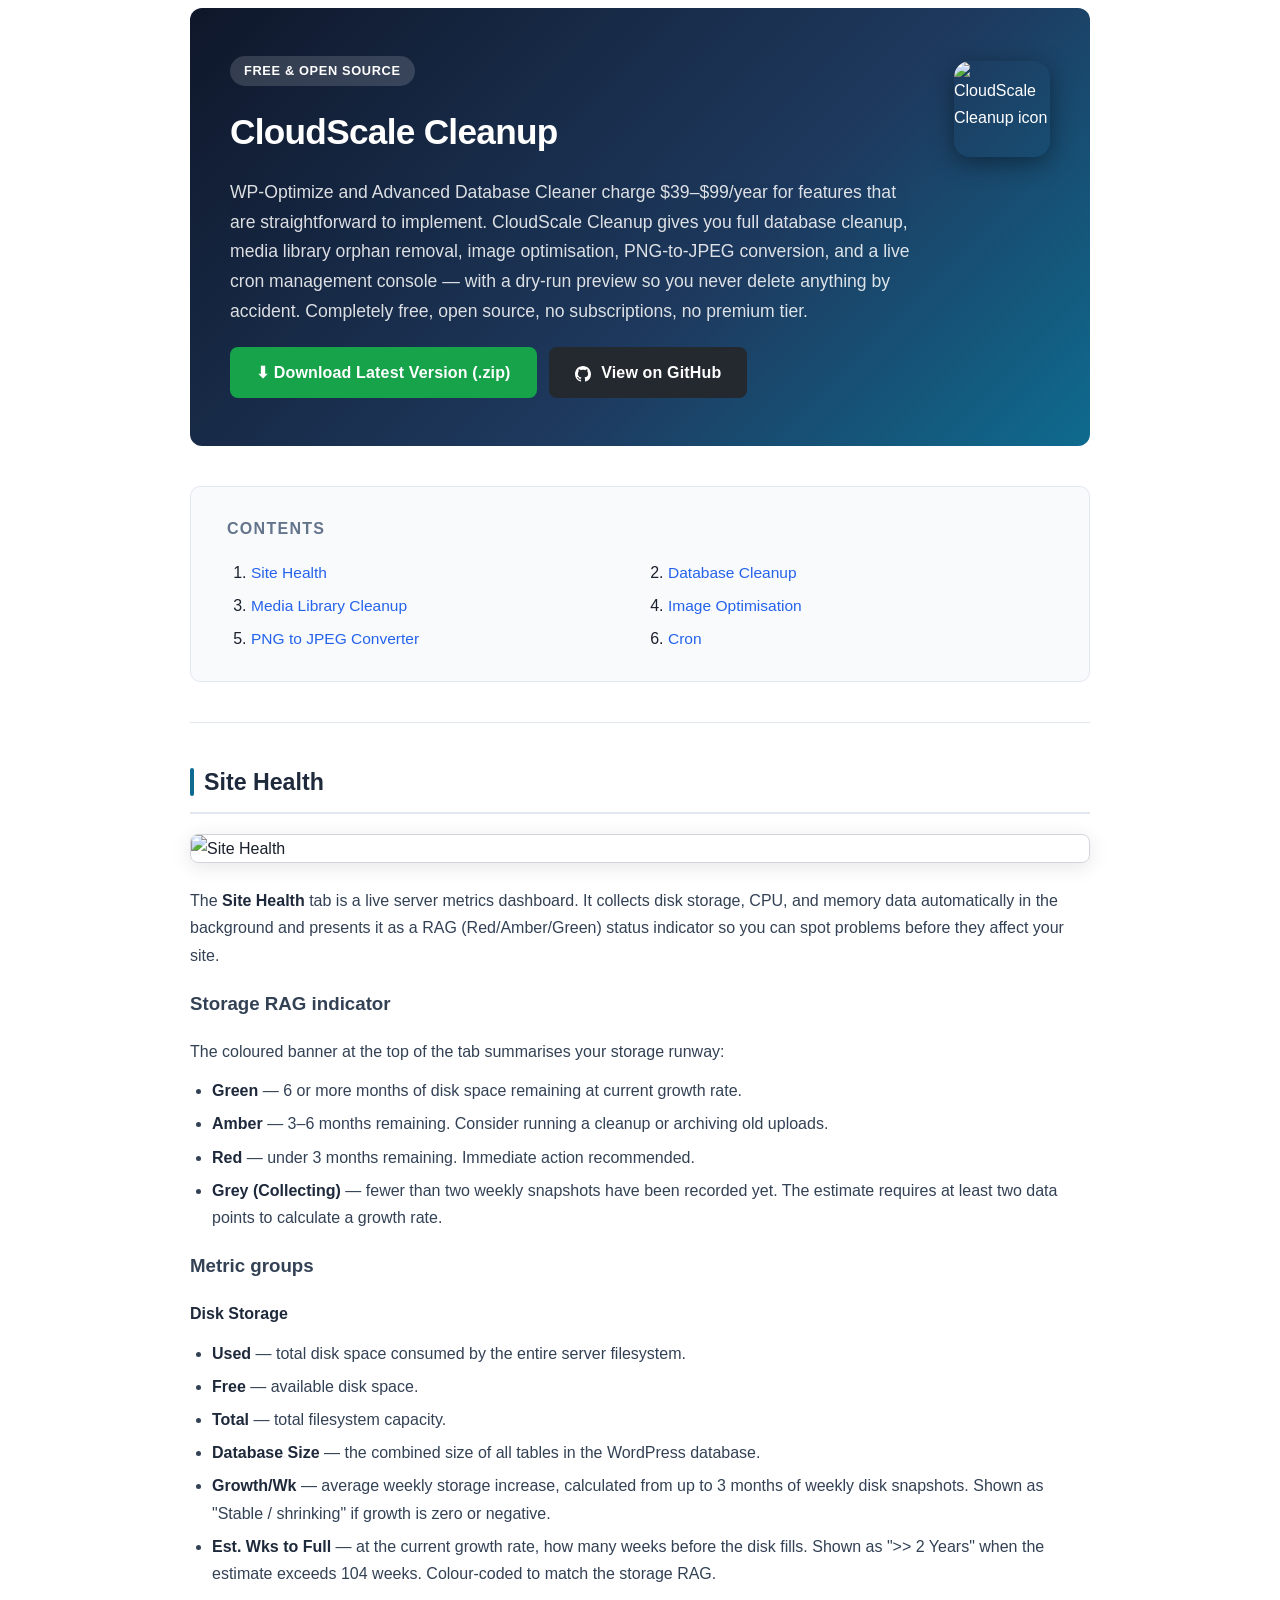
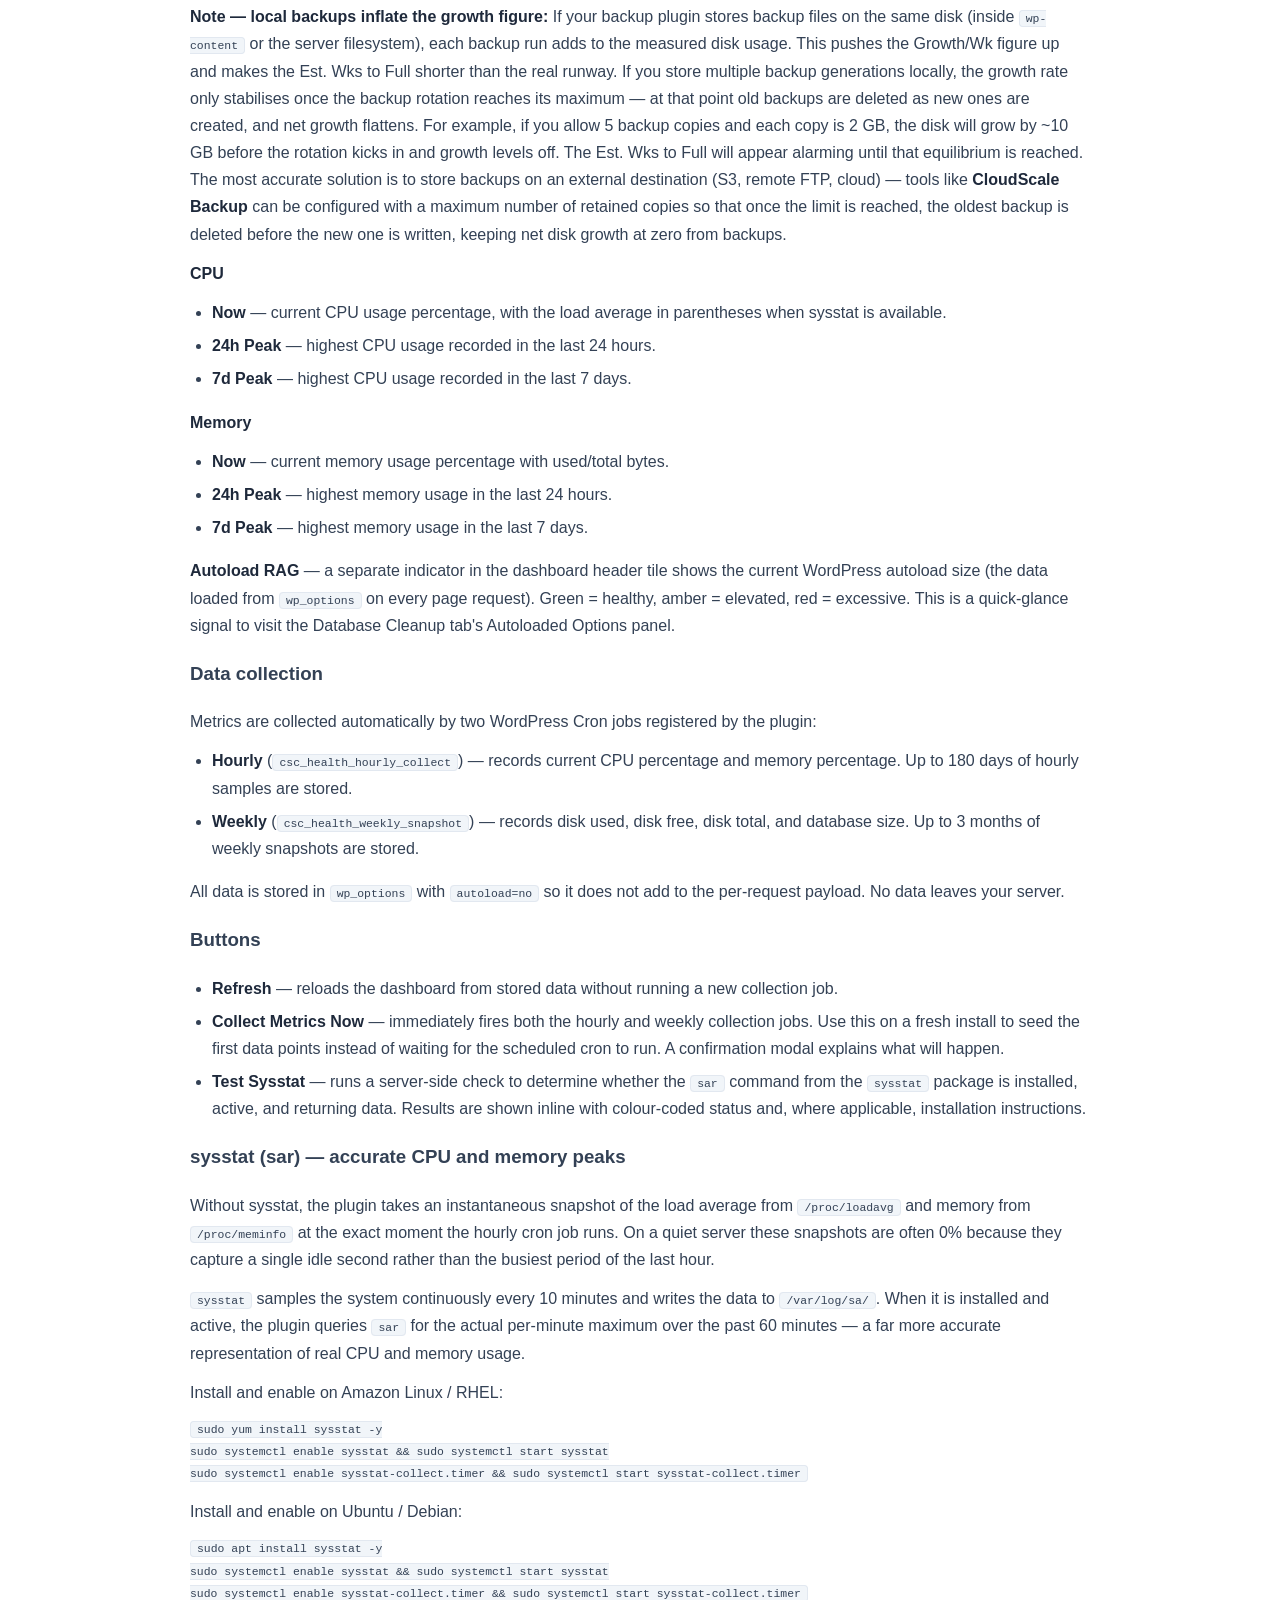
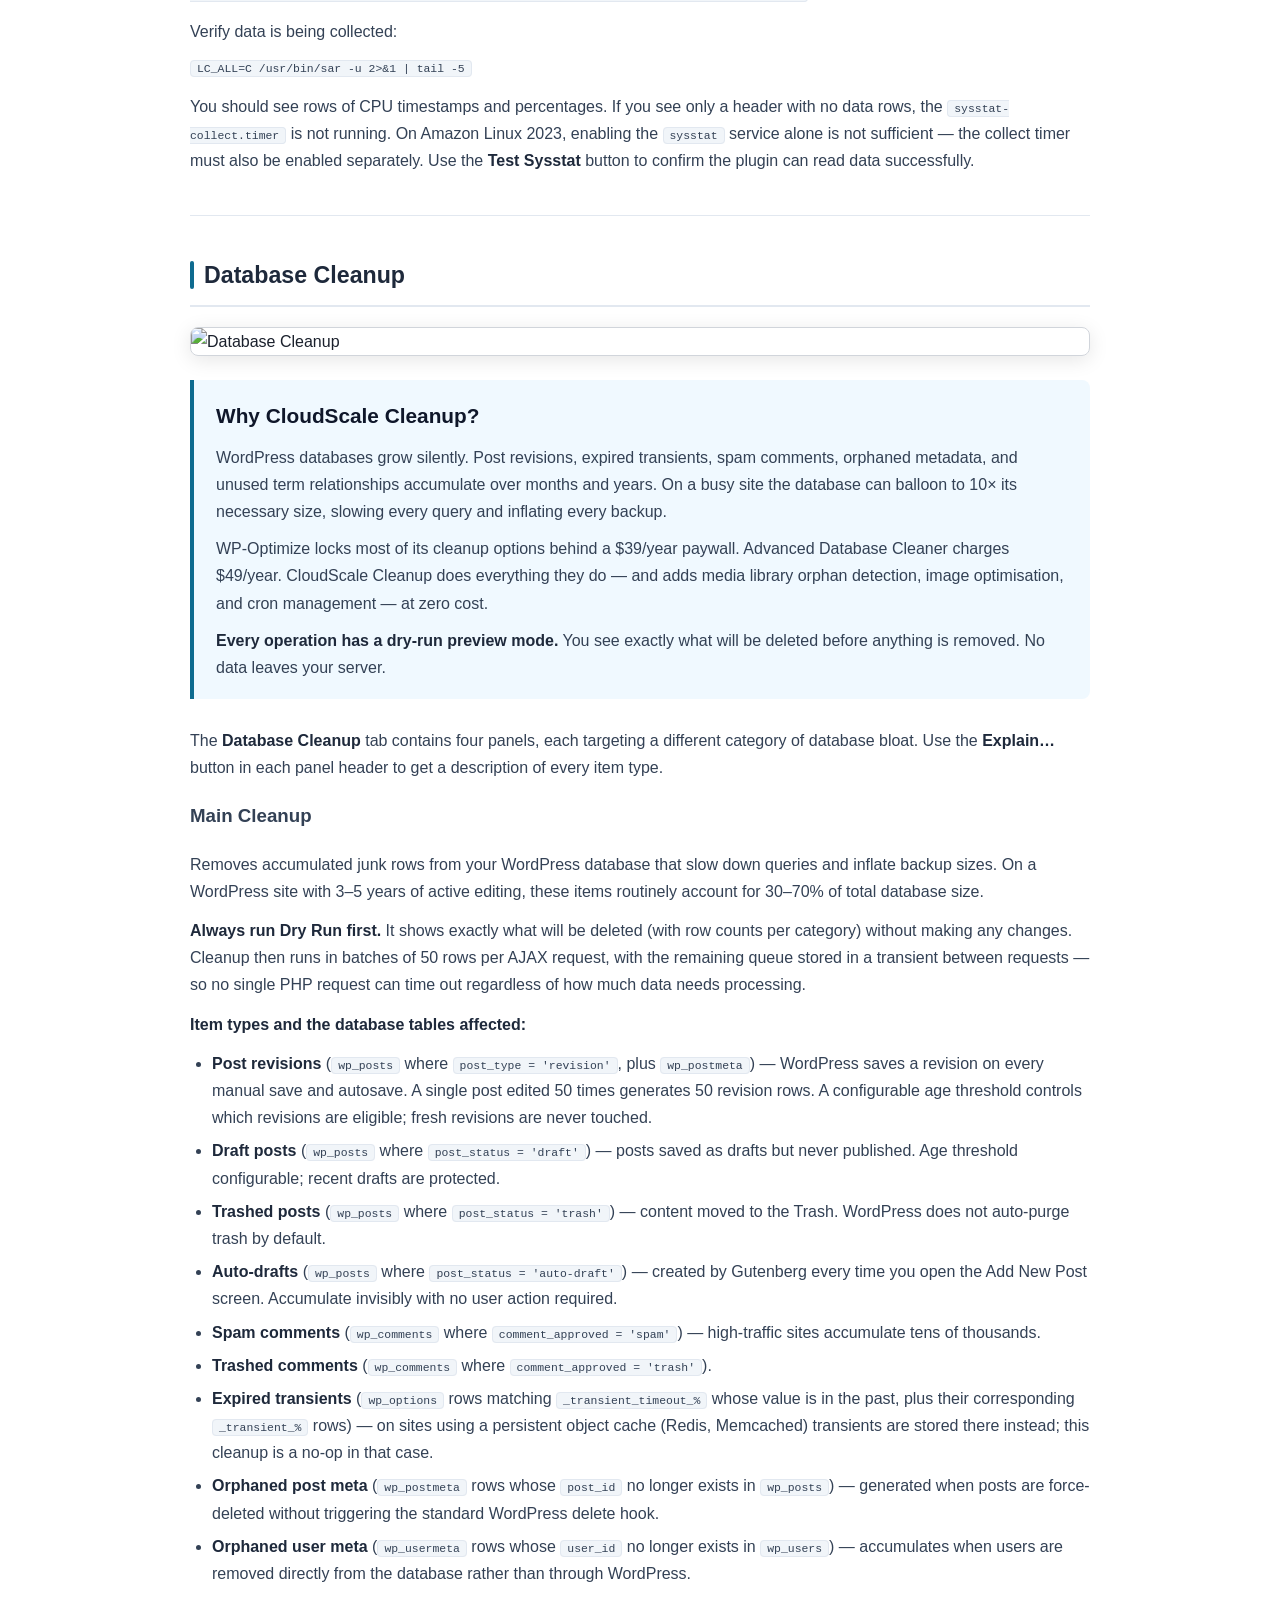
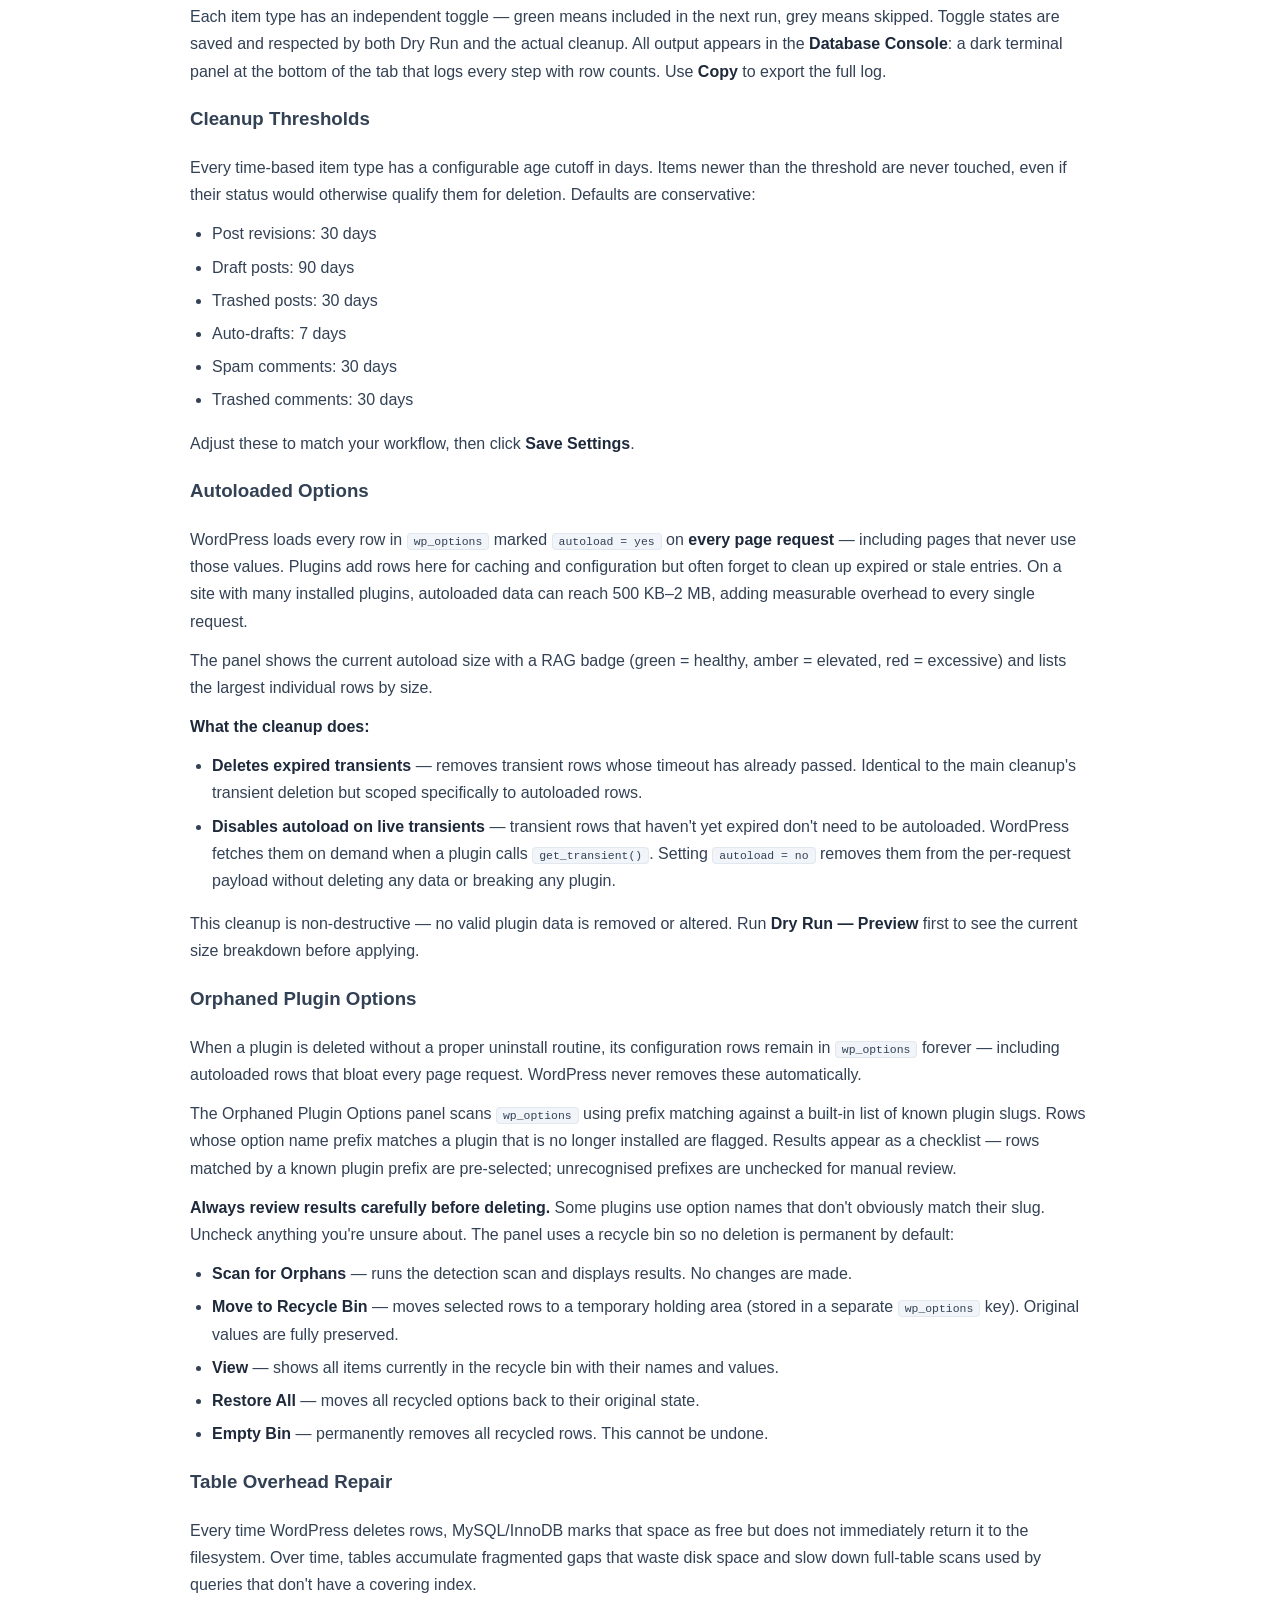
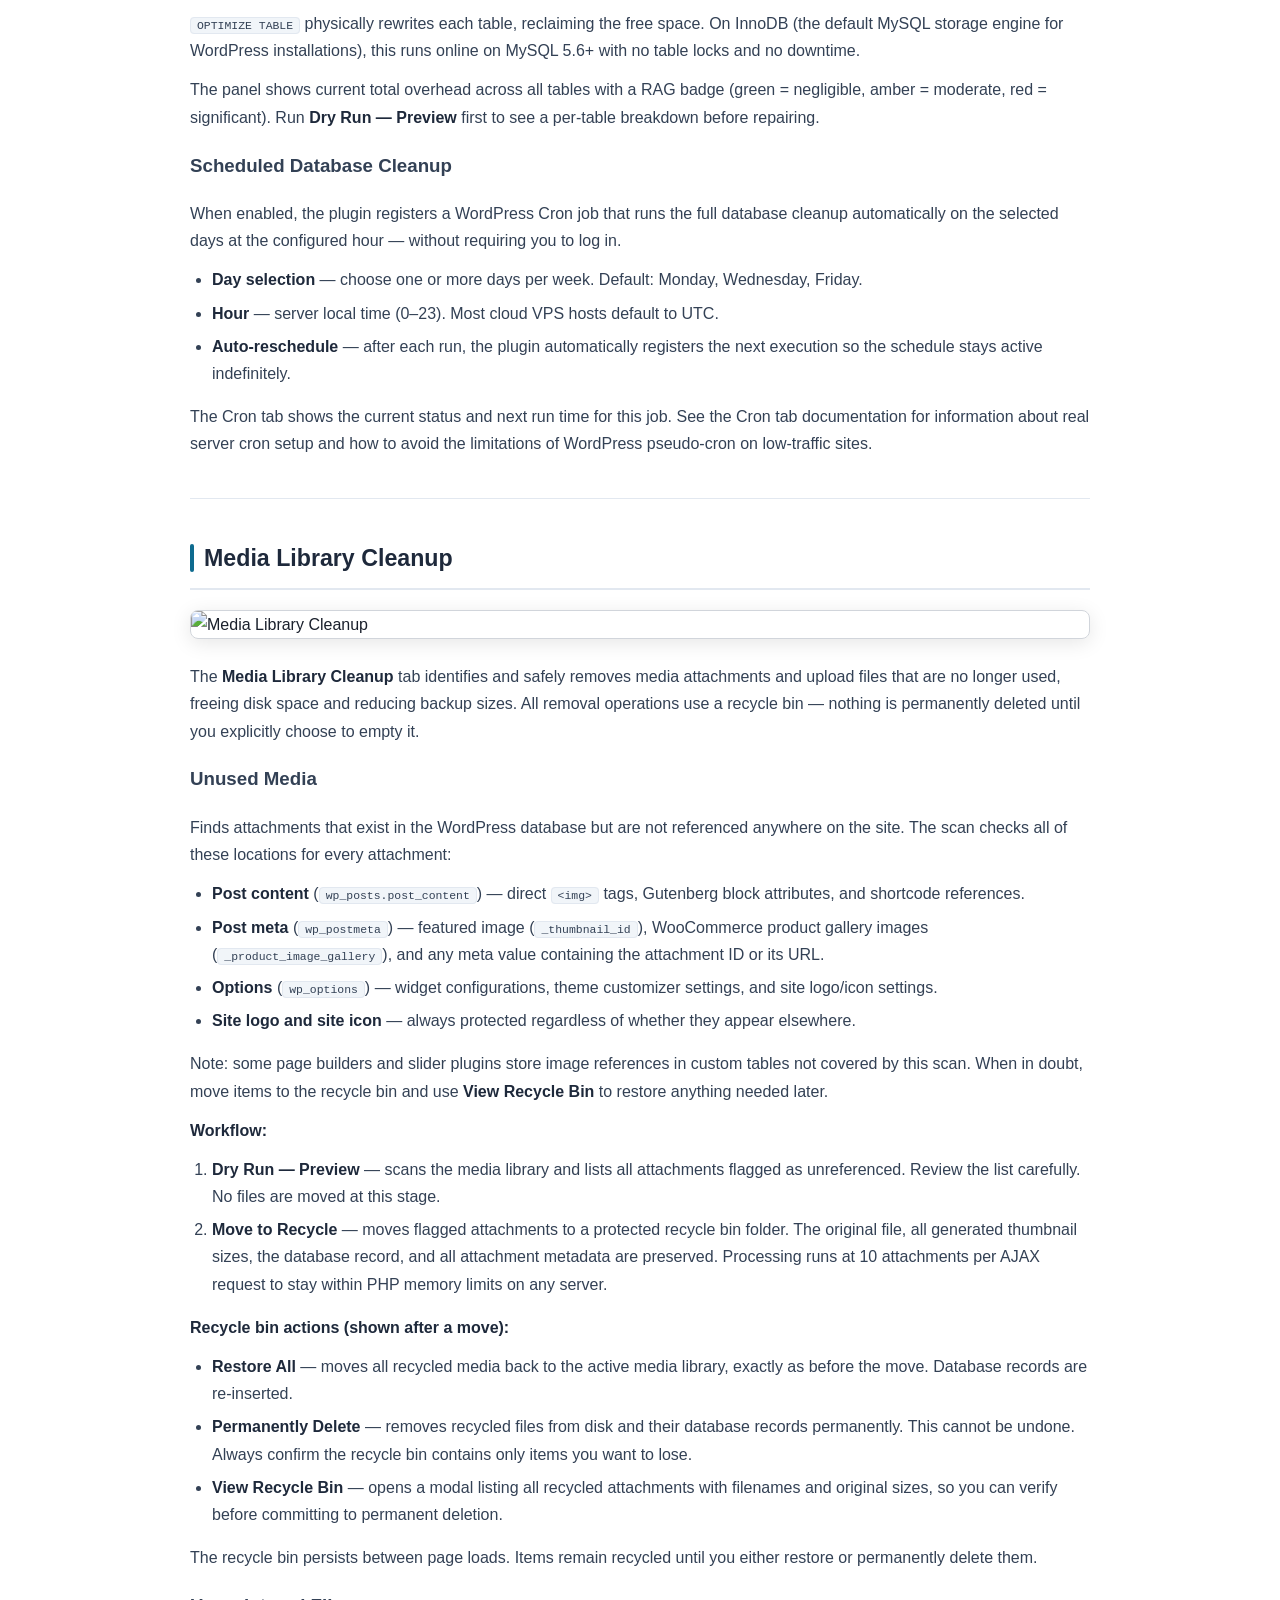
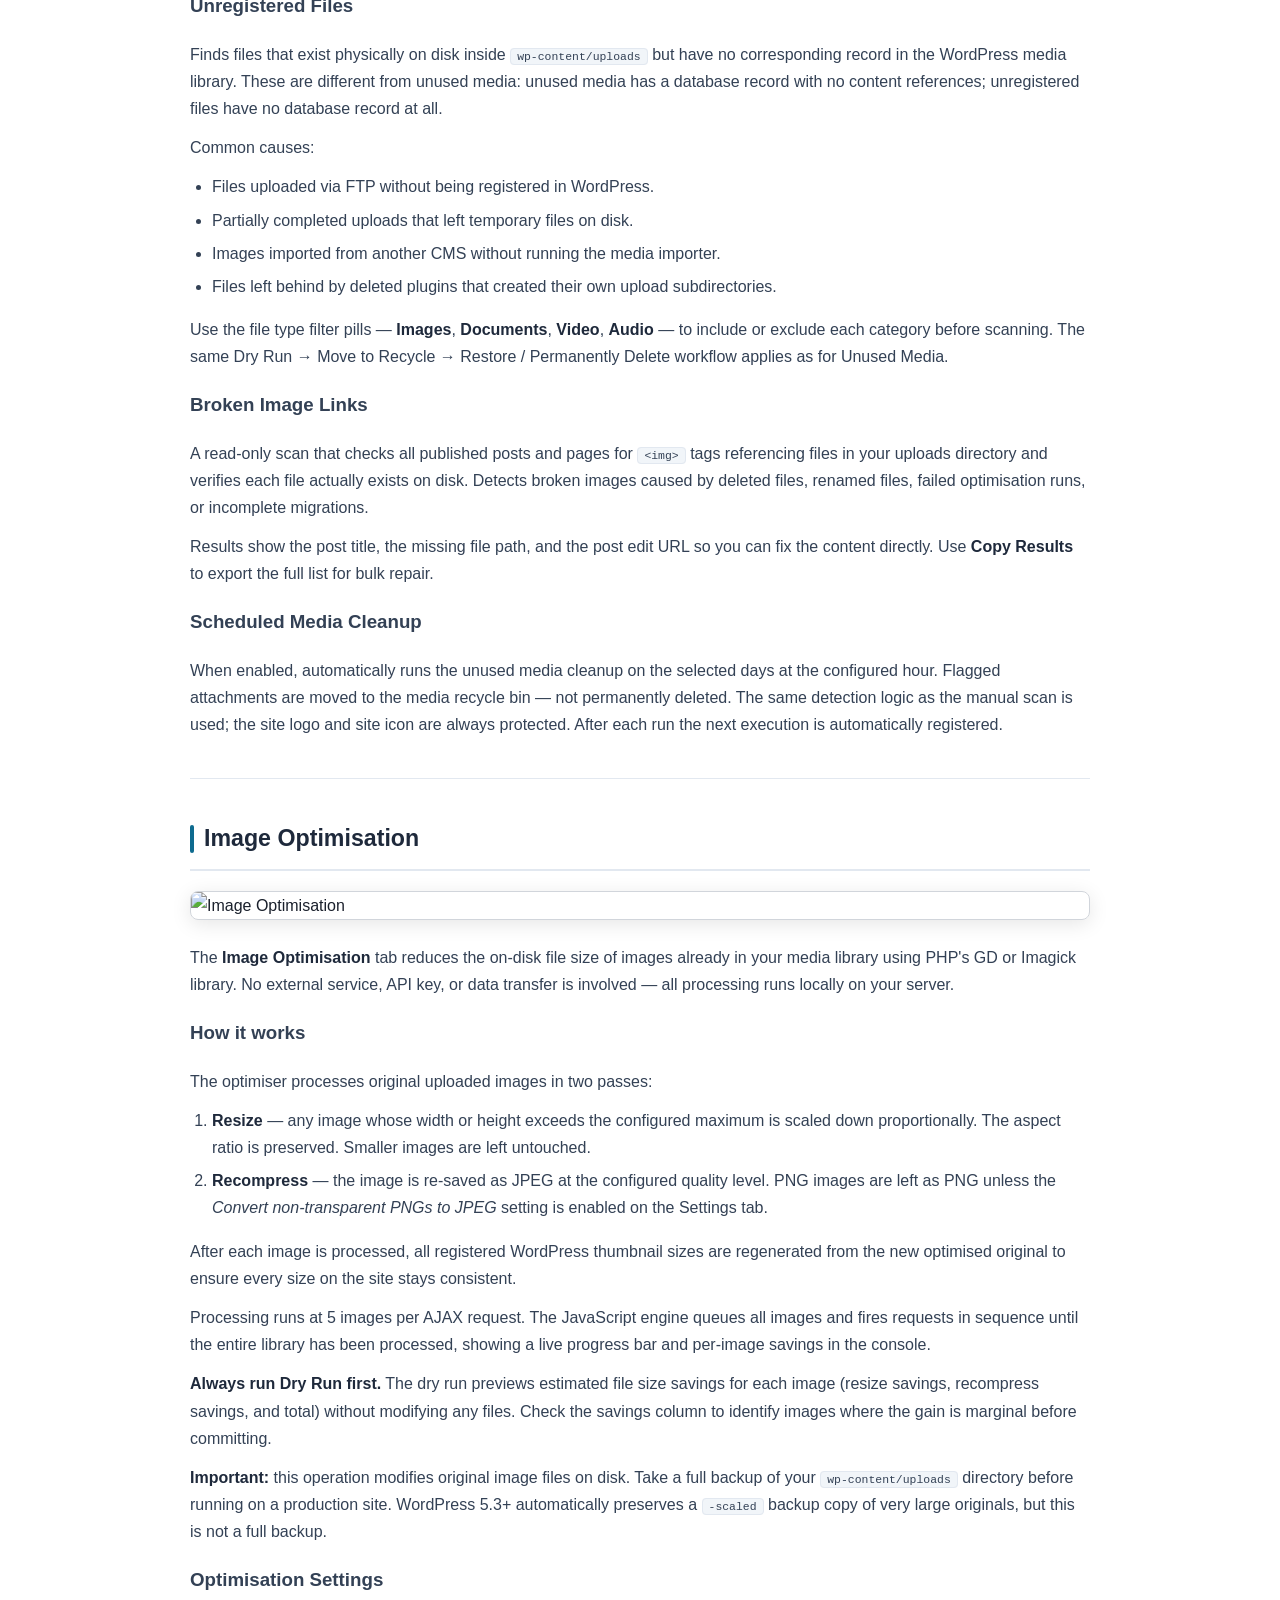
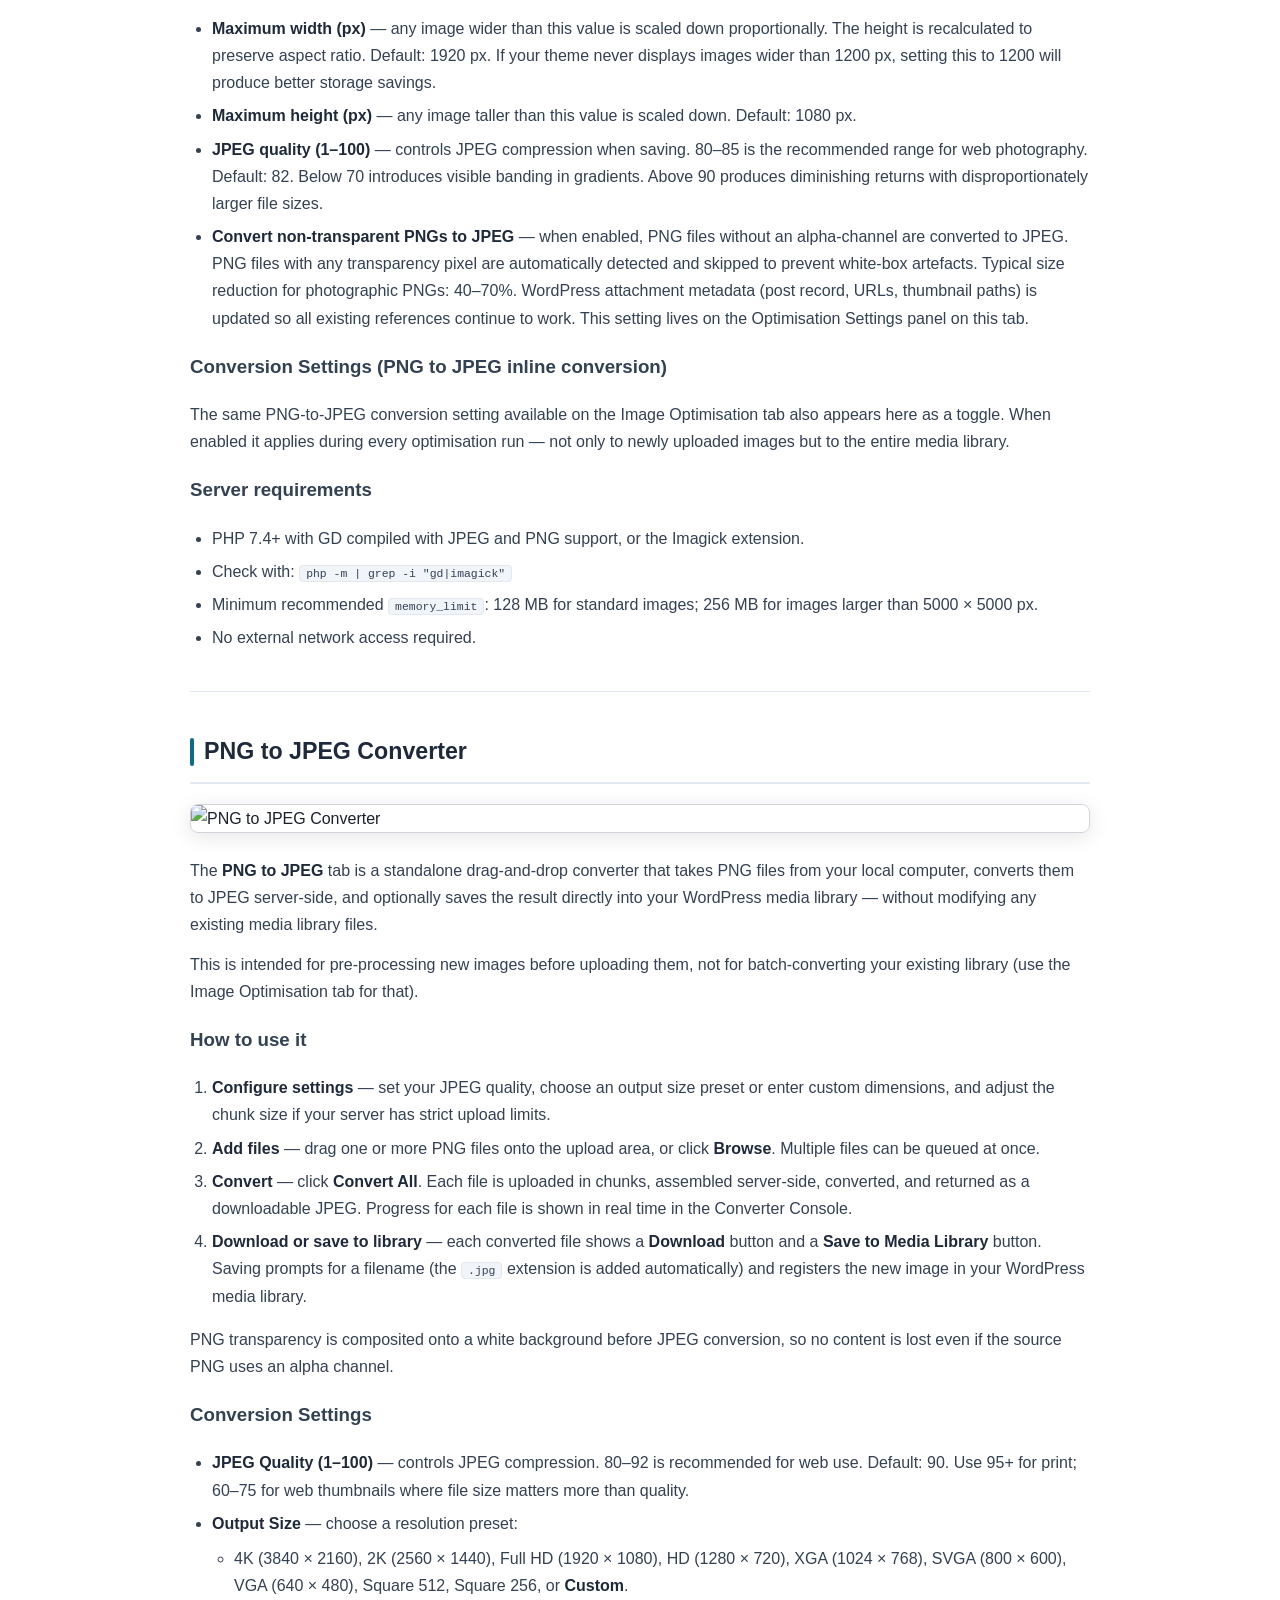
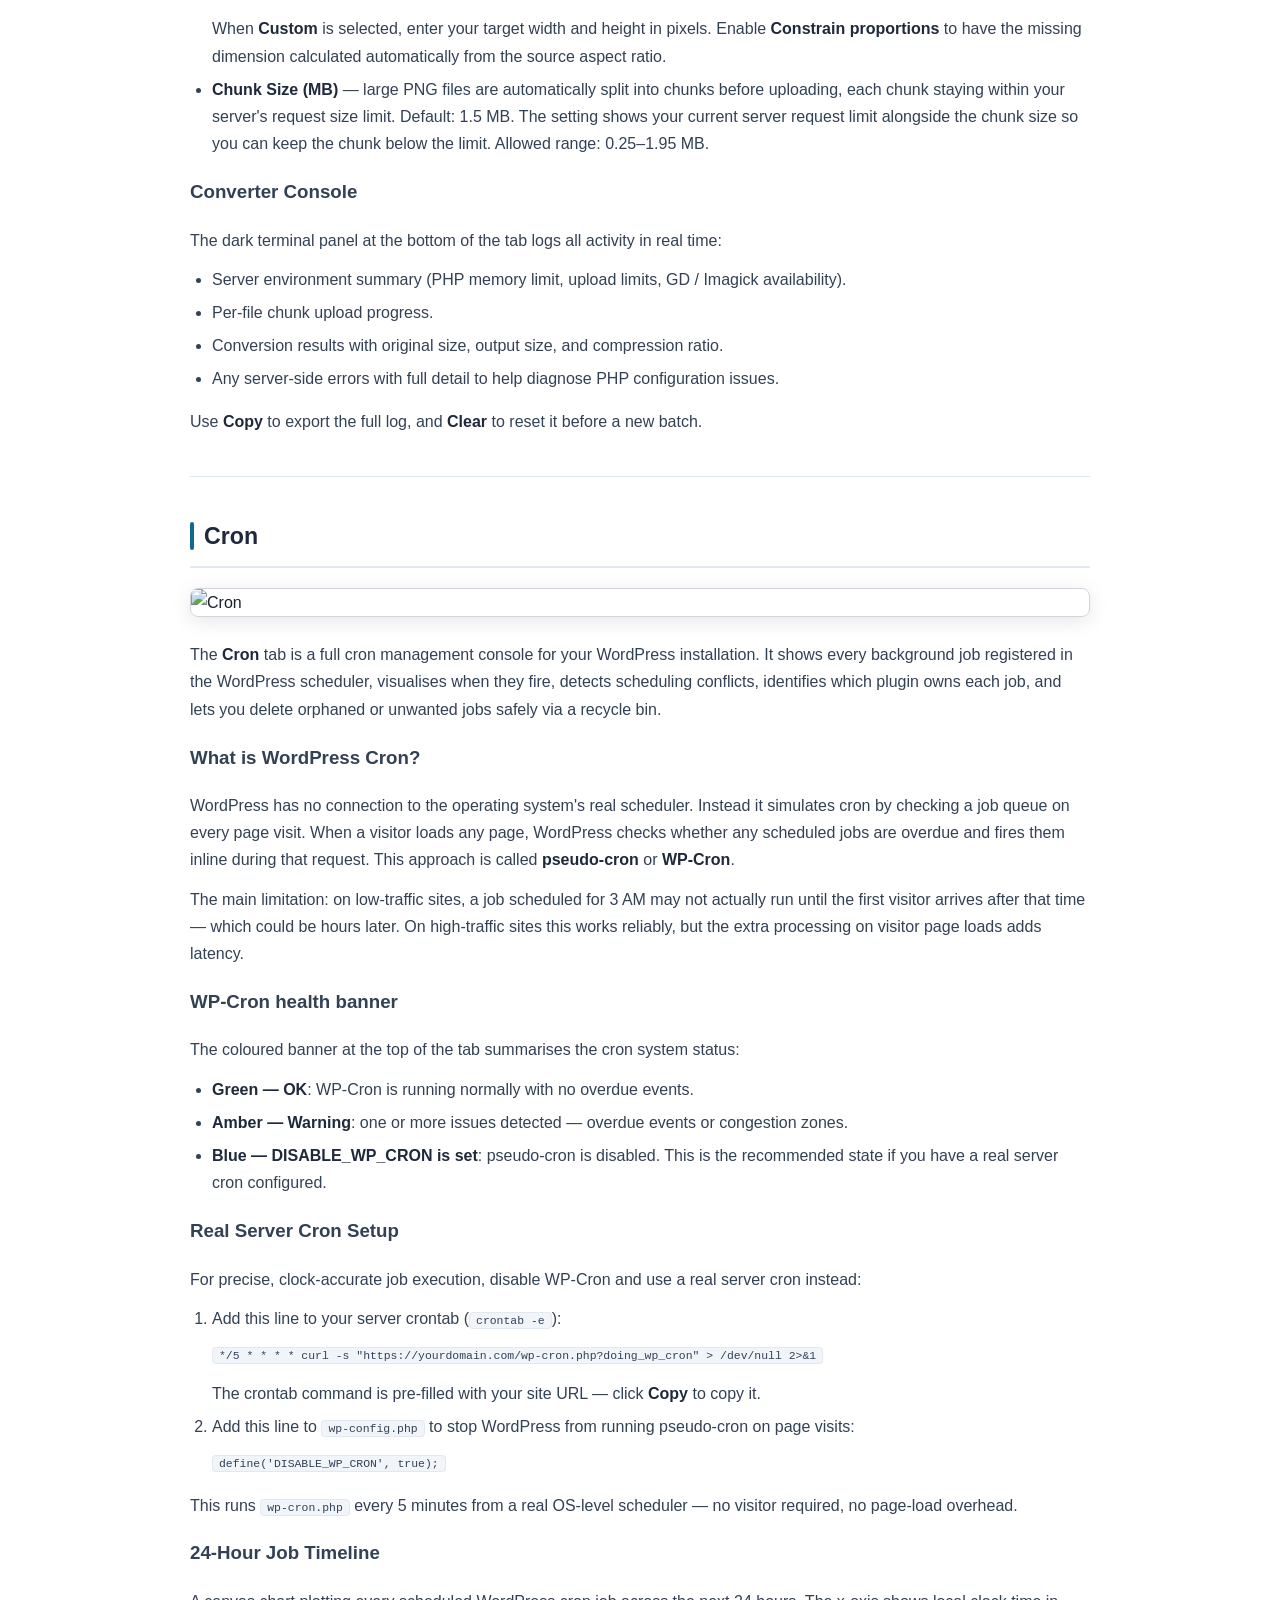
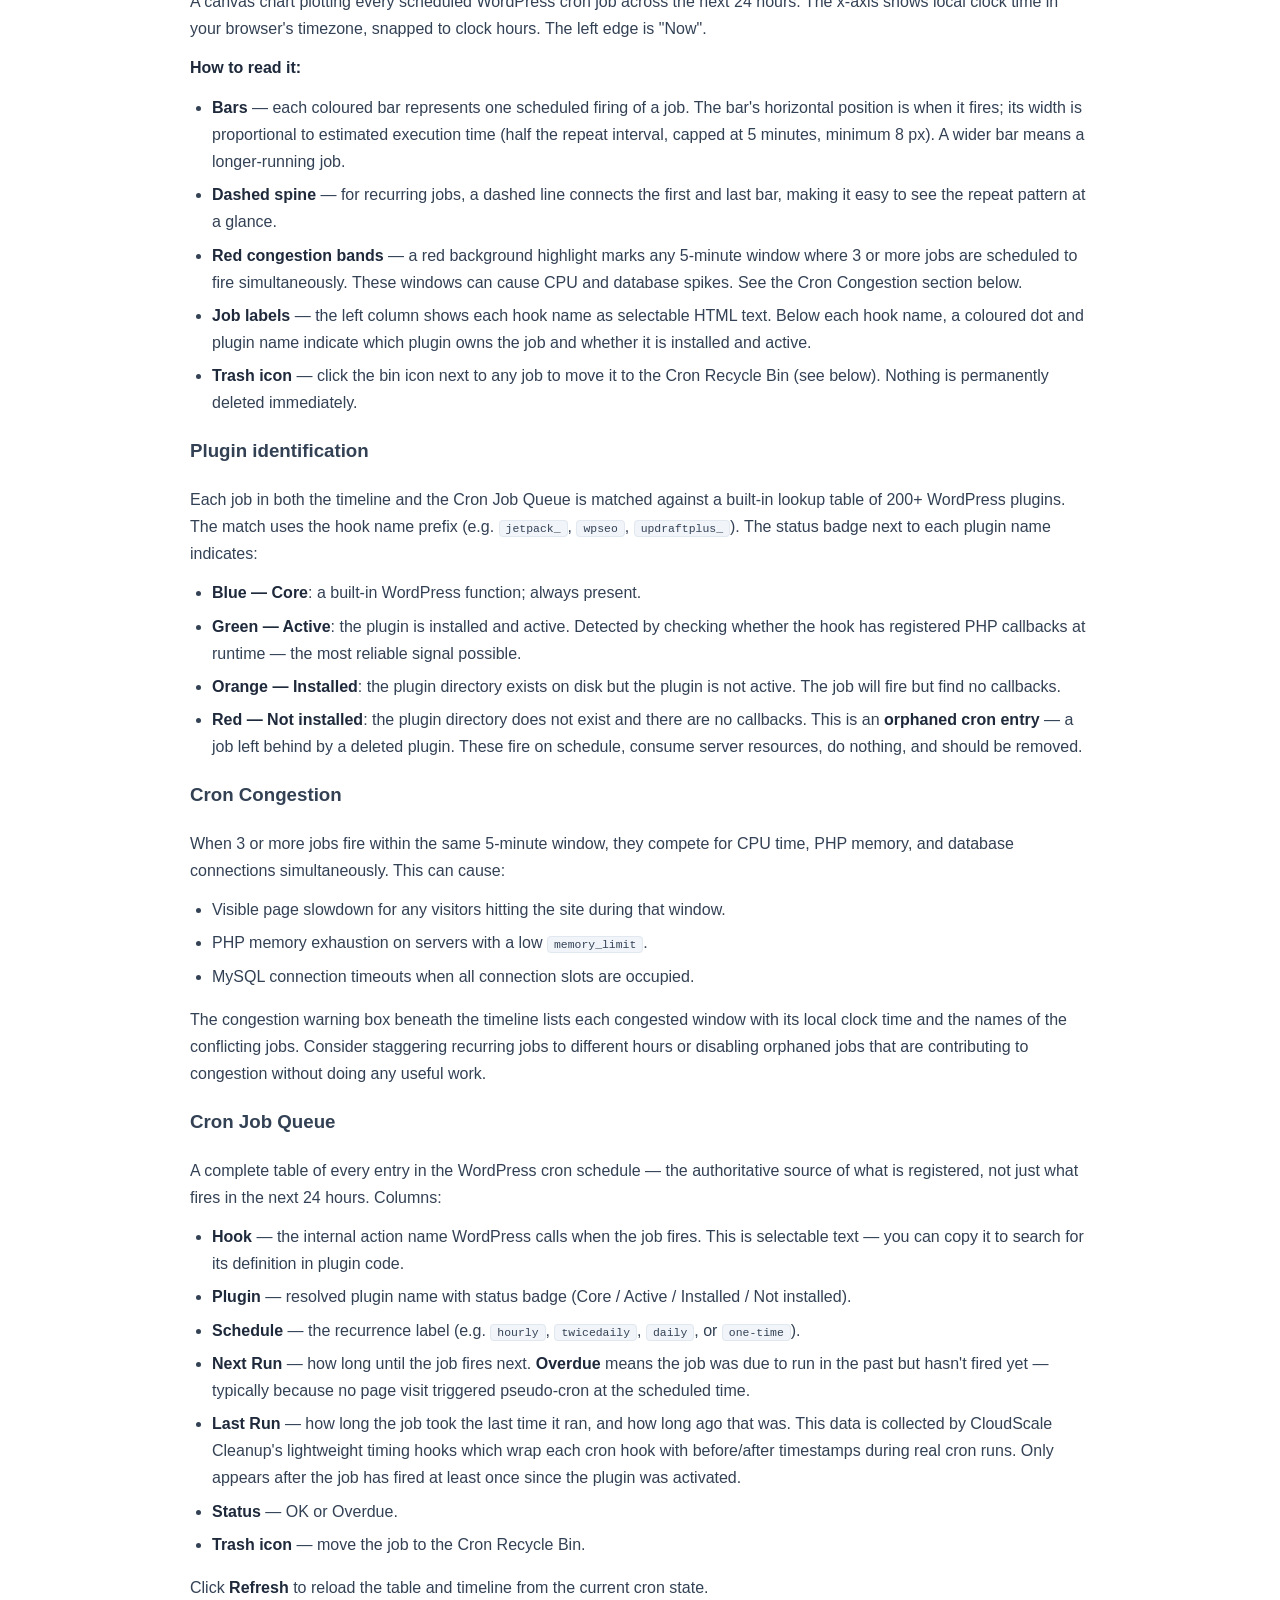
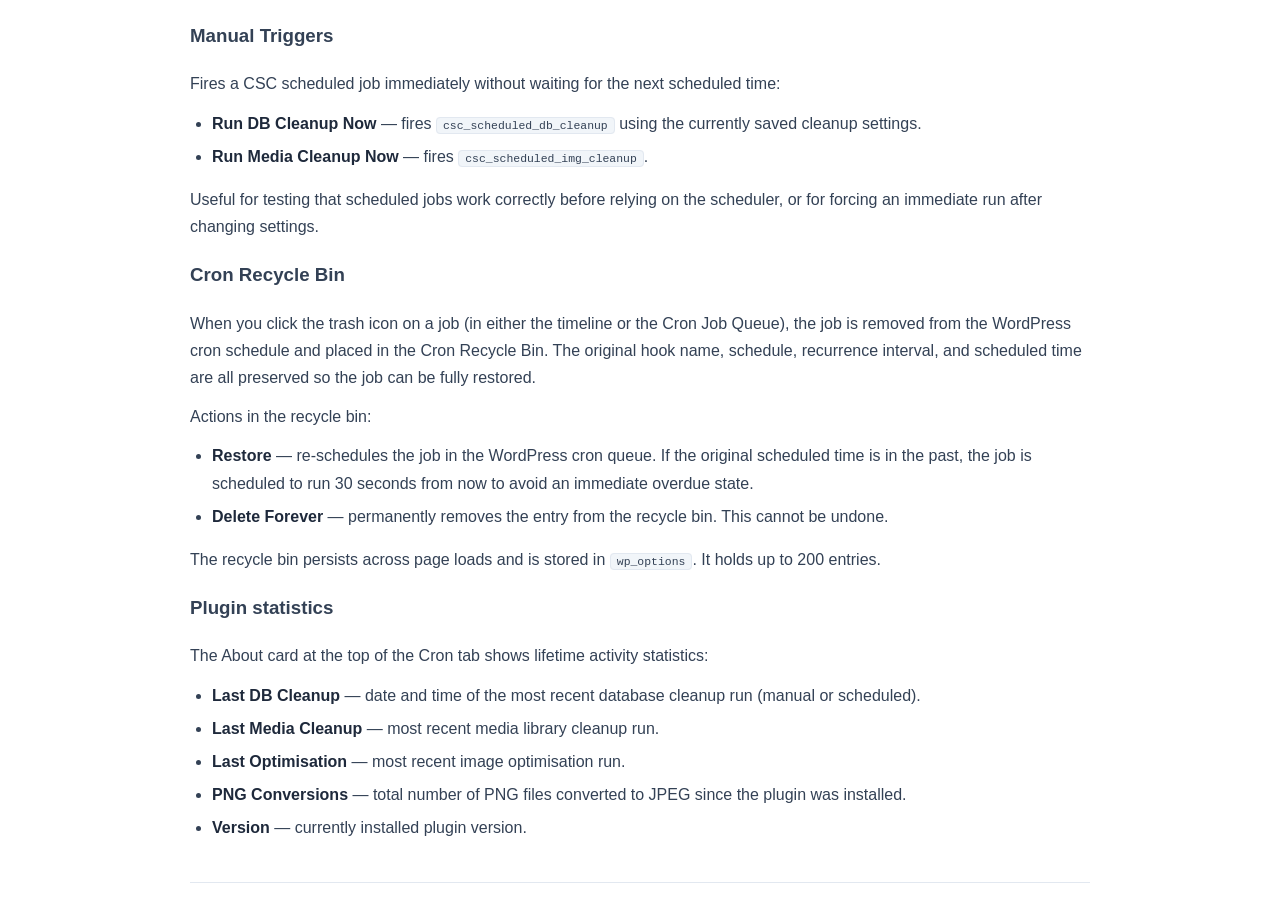
==== commit 91153ddc: "docs: add icon to help page hero Co-Authored-By: Claude Sonnet 4.6 <noreply@anthropic.com>" ====
--- a/docs/help-page.html
+++ b/docs/help-page.html
@@ -8,9 +8,14 @@
 .cs-hero{background:linear-gradient(135deg,#0f172a 0%,#1e3a5f 60%,#0e6b8f 100%);color:#fff;border-radius:12px;padding:48px 40px;margin-bottom:40px;position:relative;overflow:hidden;}
 .cs-hero h1{font-size:2.2em;font-weight:800;margin:0 0 12px;letter-spacing:-.02em;color:#fff;}
 .cs-hero p{font-size:1.1em;margin:0;opacity:.85;max-width:680px;}
-.cs-hero .cs-badge{display:inline-block;background:rgba(255,255,255,.15);border-radius:20px;padding:4px 14px;font-size:.8em;font-weight:600;margin-bottom:16px;letter-spacing:.05em;text-transform:uppercase;}
-.cs-download-btn{display:inline-block;background:#22c55e;color:#000!important;padding:10px 22px;border-radius:8px;text-decoration:none!important;font-size:1em;font-weight:700;letter-spacing:.01em;}
-.cs-wporg-btn{display:inline-block;background:#3858e9;color:#fff!important;padding:10px 22px;border-radius:8px;text-decoration:none;font-size:1em;font-weight:700;letter-spacing:.01em;}
+.cs-hero .cs-badge{display:inline-block;background:rgba(255,255,255,.15);border-radius:20px;padding:4px 14px;font-size:.8em;font-weight:600;margin-bottom:16px;letter-spacing:.05em;text-transform:uppercase;transition:transform .15s ease,box-shadow .15s ease,background .15s ease;}
+.cs-hero a.cs-badge:hover{transform:translateY(-4px) scale(1.06);box-shadow:0 12px 28px rgba(0,0,0,.45);background:rgba(255,255,255,.3);color:#fff!important;text-decoration:none!important;}
+.cs-download-btn{display:inline-block;background:#16a34a;color:#fff!important;padding:12px 26px;border-radius:8px;text-decoration:none!important;font-size:1em;font-weight:700;letter-spacing:.01em;transition:transform .15s ease,box-shadow .15s ease;}
+.cs-download-btn:hover{transform:translateY(-6px) scale(1.04);box-shadow:0 20px 48px rgba(0,0,0,.55);color:#fff!important;text-decoration:none!important;}
+.cs-wporg-btn{display:inline-block;background:#3858e9;color:#fff!important;padding:12px 26px;border-radius:8px;text-decoration:none!important;font-size:1em;font-weight:700;letter-spacing:.01em;transition:transform .15s ease,box-shadow .15s ease;}
+.cs-wporg-btn:hover{transform:translateY(-6px) scale(1.04);box-shadow:0 20px 48px rgba(0,0,0,.55);color:#fff!important;text-decoration:none!important;}
+.cs-github-btn{display:inline-block;background:#24292f;color:#fff!important;padding:12px 26px;border-radius:8px;text-decoration:none!important;font-size:1em;font-weight:700;letter-spacing:.01em;transition:transform .15s ease,box-shadow .15s ease;}
+.cs-github-btn:hover{transform:translateY(-6px) scale(1.04);box-shadow:0 20px 48px rgba(0,0,0,.55);color:#fff!important;text-decoration:none!important;}
 .cs-toc{background:#f8fafc;border:1px solid #e2e8f0;border-radius:10px;padding:28px 36px;margin:32px 0;}
 .cs-toc-title{font-size:1em;font-weight:700;text-transform:uppercase;letter-spacing:.08em;color:#64748b;margin:0 0 16px;}
 .cs-toc ol{display:grid;grid-template-columns:1fr 1fr;gap:6px 32px;margin:0;padding-left:24px;}
@@ -19,8 +24,8 @@
 .cs-tab-heading{font-size:2em;font-weight:800;color:#0f172a;padding:0 0 16px;border-bottom:3px solid #0e6b8f;margin:0 0 8px;}
 .cs-tab-intro{color:#475569;font-size:1.05em;margin:10px 0 32px;}
 .cs-panel-section{margin:36px 0 0;}
-.cs-panel-heading{font-size:1.45em;font-weight:700;color:#1e293b;margin:0 0 16px;padding:0 0 10px;border-bottom:2px solid #e2e8f0;display:flex;align-items:center;gap:10px;}
-.cs-panel-heading::before{content:"";display:inline-block;width:4px;height:1.2em;background:#0e6b8f;border-radius:2px;flex-shrink:0;}
+.cs-panel-heading{font-size:1.45em!important;font-weight:700!important;color:#1e293b!important;margin:0 0 16px!important;padding:0 0 10px!important;border-bottom:2px solid #e2e8f0!important;border-left:none!important;border-top:none!important;border-right:none!important;display:flex!important;align-items:center!important;gap:10px!important;background:transparent!important;}
+.cs-panel-heading::before{content:""!important;display:inline-block!important;width:4px!important;height:1.2em!important;background:#0e6b8f!important;border-radius:2px!important;flex-shrink:0!important;}
 .cs-screenshot{margin:20px 0 24px;}
 .cs-screenshot img{max-width:100%;border-radius:8px;border:1px solid #d1d5db;box-shadow:0 4px 20px rgba(0,0,0,.10);display:block;}
 .cs-panel-body{color:#334155;}
@@ -32,11 +37,15 @@
 </style>
 <div class="cs-help-docs" style="max-width:900px;margin:0 auto;">
 <div class="cs-hero">
-<div class="cs-badge">Free &amp; Open Source</div>
-
-<h1>CloudScale Cleanup</h1>
+<div style="display:flex;align-items:center;gap:20px;margin-bottom:16px;">
+<div style="flex:1;min-width:0;">
+<a class="cs-badge" href="https://github.com/andrewbakercloudscale/wordpress-database-cleanup-plugin" target="_blank" rel="noopener" style="text-decoration:none;color:inherit;">Free &amp; Open Source</a>
+<h1 style="margin-bottom:0;">CloudScale Cleanup</h1>
+</div>
+<img src="https://andrewbaker.ninja/wp-content/uploads/2026/04/cloudscale-cleanup-icon.jpg" alt="CloudScale Cleanup icon" style="flex-shrink:0;width:96px;height:96px;border-radius:16px;box-shadow:0 6px 24px rgba(0,0,0,.4);object-fit:cover;">
+</div>
 <p>WP-Optimize and Advanced Database Cleaner charge $39–$99/year for features that are straightforward to implement. CloudScale Cleanup gives you full database cleanup, media library orphan removal, image optimisation, PNG-to-JPEG conversion, and a live cron management console — with a dry-run preview so you never delete anything by accident. Completely free, open source, no subscriptions, no premium tier.</p>
-<div style="display:flex;flex-wrap:wrap;gap:12px;margin-top:20px;"><a class="cs-download-btn" href="https://andrewninjawordpress.s3.af-south-1.amazonaws.com/cloudscale-cleanup.zip" style="color:#000!important;text-decoration:none!important">⬇ Download Latest Version (.zip)</a></div>
+<div style="display:flex;flex-wrap:wrap;gap:12px;margin-top:20px;"><a class="cs-download-btn" href="https://andrewninjawordpress.s3.af-south-1.amazonaws.com/cloudscale-cleanup.zip">⬇ Download Latest Version (.zip)</a><a class="cs-github-btn" href="https://github.com/andrewbakercloudscale/wordpress-database-cleanup-plugin" target="_blank" rel="noopener"><svg width="16" height="16" viewBox="0 0 16 16" fill="currentColor" style="vertical-align:middle;margin-right:6px;"><path d="M8 0C3.58 0 0 3.58 0 8c0 3.54 2.29 6.53 5.47 7.59.4.07.55-.17.55-.38 0-.19-.01-.82-.01-1.49-2.01.37-2.53-.49-2.69-.94-.09-.23-.48-.94-.82-1.13-.28-.15-.68-.52-.01-.53.63-.01 1.08.58 1.23.82.72 1.21 1.87.87 2.33.66.07-.52.28-.87.51-1.07-1.78-.2-3.64-.89-3.64-3.95 0-.87.31-1.59.82-2.15-.08-.2-.36-1.02.08-2.12 0 0 .67-.21 2.2.82.64-.18 1.32-.27 2-.27.68 0 1.36.09 2 .27 1.53-1.04 2.2-.82 2.2-.82.44 1.1.16 1.92.08 2.12.51.56.82 1.27.82 2.15 0 3.07-1.87 3.75-3.65 3.95.29.25.54.73.54 1.48 0 1.07-.01 1.93-.01 2.2 0 .21.15.46.55.38A8.013 8.013 0 0016 8c0-4.42-3.58-8-8-8z"/></svg> View on GitHub</a></div>
 </div>
 
 <div class="cs-toc">
@@ -54,7 +63,7 @@
 
 <div class="cs-panel-section">
 <h3 class="cs-panel-heading" id="site-health">Site Health</h3>
-<figure class="cs-screenshot"><img src="https://andrewbaker.ninja/wp-content/uploads/2026/03/panel-site-health-2.jpg" alt="Site Health" /></figure>
+<figure class="cs-screenshot"><img src="https://andrewbaker.ninja/wp-content/uploads/2026/04/panel-site-health.jpg" alt="Site Health" /></figure>
 <div class="cs-panel-body">
 <p>The <strong>Site Health</strong> tab is a live server metrics dashboard. It collects disk storage, CPU, and memory data automatically in the background and presents it as a RAG (Red/Amber/Green) status indicator so you can spot problems before they affect your site.</p>
 
@@ -129,7 +138,7 @@
 
 <div class="cs-panel-section">
 <h3 class="cs-panel-heading" id="db-cleanup">Database Cleanup</h3>
-<figure class="cs-screenshot"><img src="https://andrewbaker.ninja/wp-content/uploads/2026/03/panel-db-cleanup-2.jpg" alt="Database Cleanup" /></figure>
+<figure class="cs-screenshot"><img src="https://andrewbaker.ninja/wp-content/uploads/2026/04/panel-db-cleanup.jpg" alt="Database Cleanup" /></figure>
 <div class="cs-panel-body">
 <div style="background:#f0f9ff;border-left:4px solid #0e6b8f;padding:18px 22px;border-radius:0 8px 8px 0;margin-bottom:28px;">
 <h2 style="margin:0 0 10px;font-size:1.3em;color:#0f172a;">Why CloudScale Cleanup?</h2>
@@ -211,7 +220,7 @@
 
 <div class="cs-panel-section">
 <h3 class="cs-panel-heading" id="img-cleanup">Media Library Cleanup</h3>
-<figure class="cs-screenshot"><img src="https://andrewbaker.ninja/wp-content/uploads/2026/03/panel-img-cleanup-2.jpg" alt="Media Library Cleanup" /></figure>
+<figure class="cs-screenshot"><img src="https://andrewbaker.ninja/wp-content/uploads/2026/04/panel-img-cleanup.jpg" alt="Media Library Cleanup" /></figure>
 <div class="cs-panel-body">
 <p>The <strong>Media Library Cleanup</strong> tab identifies and safely removes media attachments and upload files that are no longer used, freeing disk space and reducing backup sizes. All removal operations use a recycle bin — nothing is permanently deleted until you explicitly choose to empty it.</p>
 
@@ -261,7 +270,7 @@
 
 <div class="cs-panel-section">
 <h3 class="cs-panel-heading" id="img-optimise">Image Optimisation</h3>
-<figure class="cs-screenshot"><img src="https://andrewbaker.ninja/wp-content/uploads/2026/03/panel-img-optimise-2.jpg" alt="Image Optimisation" /></figure>
+<figure class="cs-screenshot"><img src="https://andrewbaker.ninja/wp-content/uploads/2026/04/panel-img-optimise.jpg" alt="Image Optimisation" /></figure>
 <div class="cs-panel-body">
 <p>The <strong>Image Optimisation</strong> tab reduces the on-disk file size of images already in your media library using PHP's GD or Imagick library. No external service, API key, or data transfer is involved — all processing runs locally on your server.</p>
 
@@ -301,7 +310,7 @@
 
 <div class="cs-panel-section">
 <h3 class="cs-panel-heading" id="png-to-jpeg">PNG to JPEG Converter</h3>
-<figure class="cs-screenshot"><img src="https://andrewbaker.ninja/wp-content/uploads/2026/03/panel-png-to-jpeg-2.jpg" alt="PNG to JPEG Converter" /></figure>
+<figure class="cs-screenshot"><img src="https://andrewbaker.ninja/wp-content/uploads/2026/04/panel-png-to-jpeg.jpg" alt="PNG to JPEG Converter" /></figure>
 <div class="cs-panel-body">
 <p>The <strong>PNG to JPEG</strong> tab is a standalone drag-and-drop converter that takes PNG files from your local computer, converts them to JPEG server-side, and optionally saves the result directly into your WordPress media library — without modifying any existing media library files.</p>
 <p>This is intended for pre-processing new images before uploading them, not for batch-converting your existing library (use the Image Optimisation tab for that).</p>
@@ -341,7 +350,7 @@
 
 <div class="cs-panel-section">
 <h3 class="cs-panel-heading" id="cron">Cron</h3>
-<figure class="cs-screenshot"><img src="https://andrewbaker.ninja/wp-content/uploads/2026/03/panel-settings-2.jpg" alt="Cron" /></figure>
+<figure class="cs-screenshot"><img src="https://andrewbaker.ninja/wp-content/uploads/2026/04/panel-settings-1.jpg" alt="Cron" /></figure>
 <div class="cs-panel-body">
 <p>The <strong>Cron</strong> tab is a full cron management console for your WordPress installation. It shows every background job registered in the WordPress scheduler, visualises when they fire, detects scheduling conflicts, identifies which plugin owns each job, and lets you delete orphaned or unwanted jobs safely via a recycle bin.</p>
 
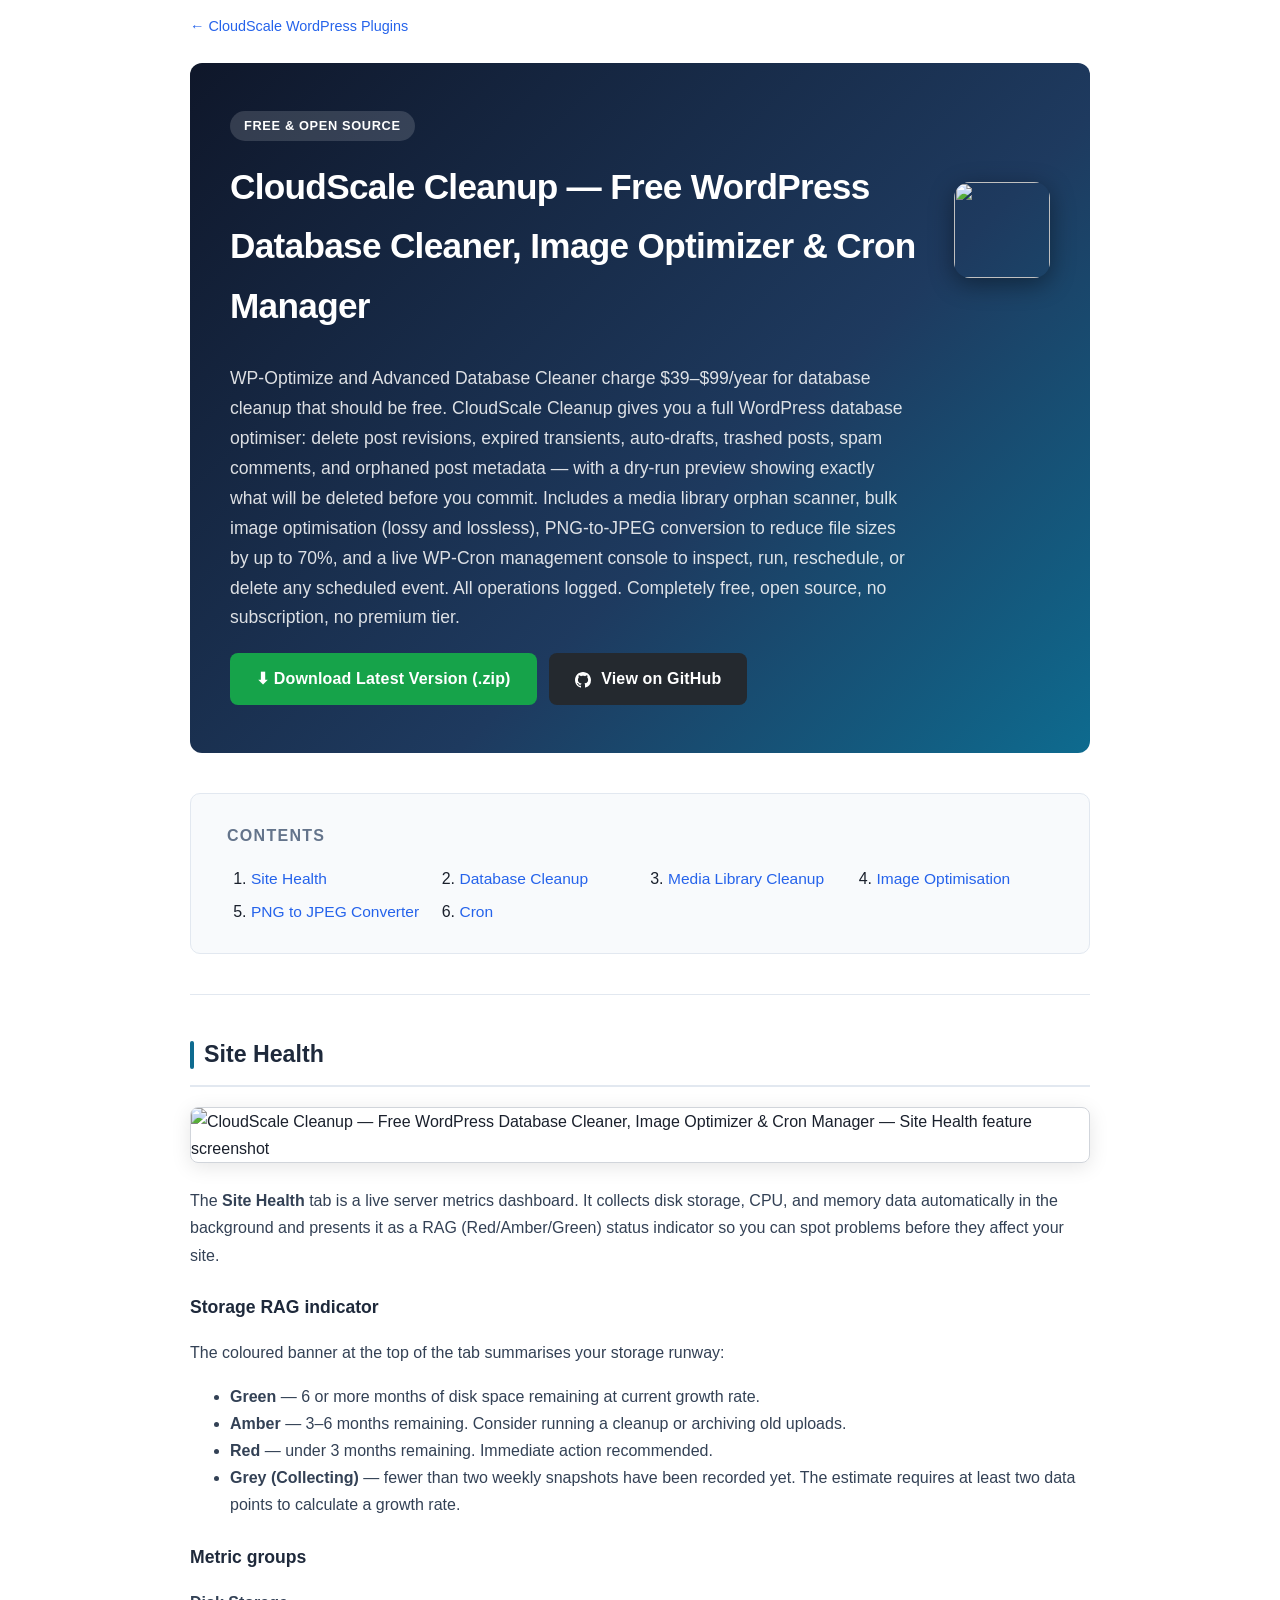
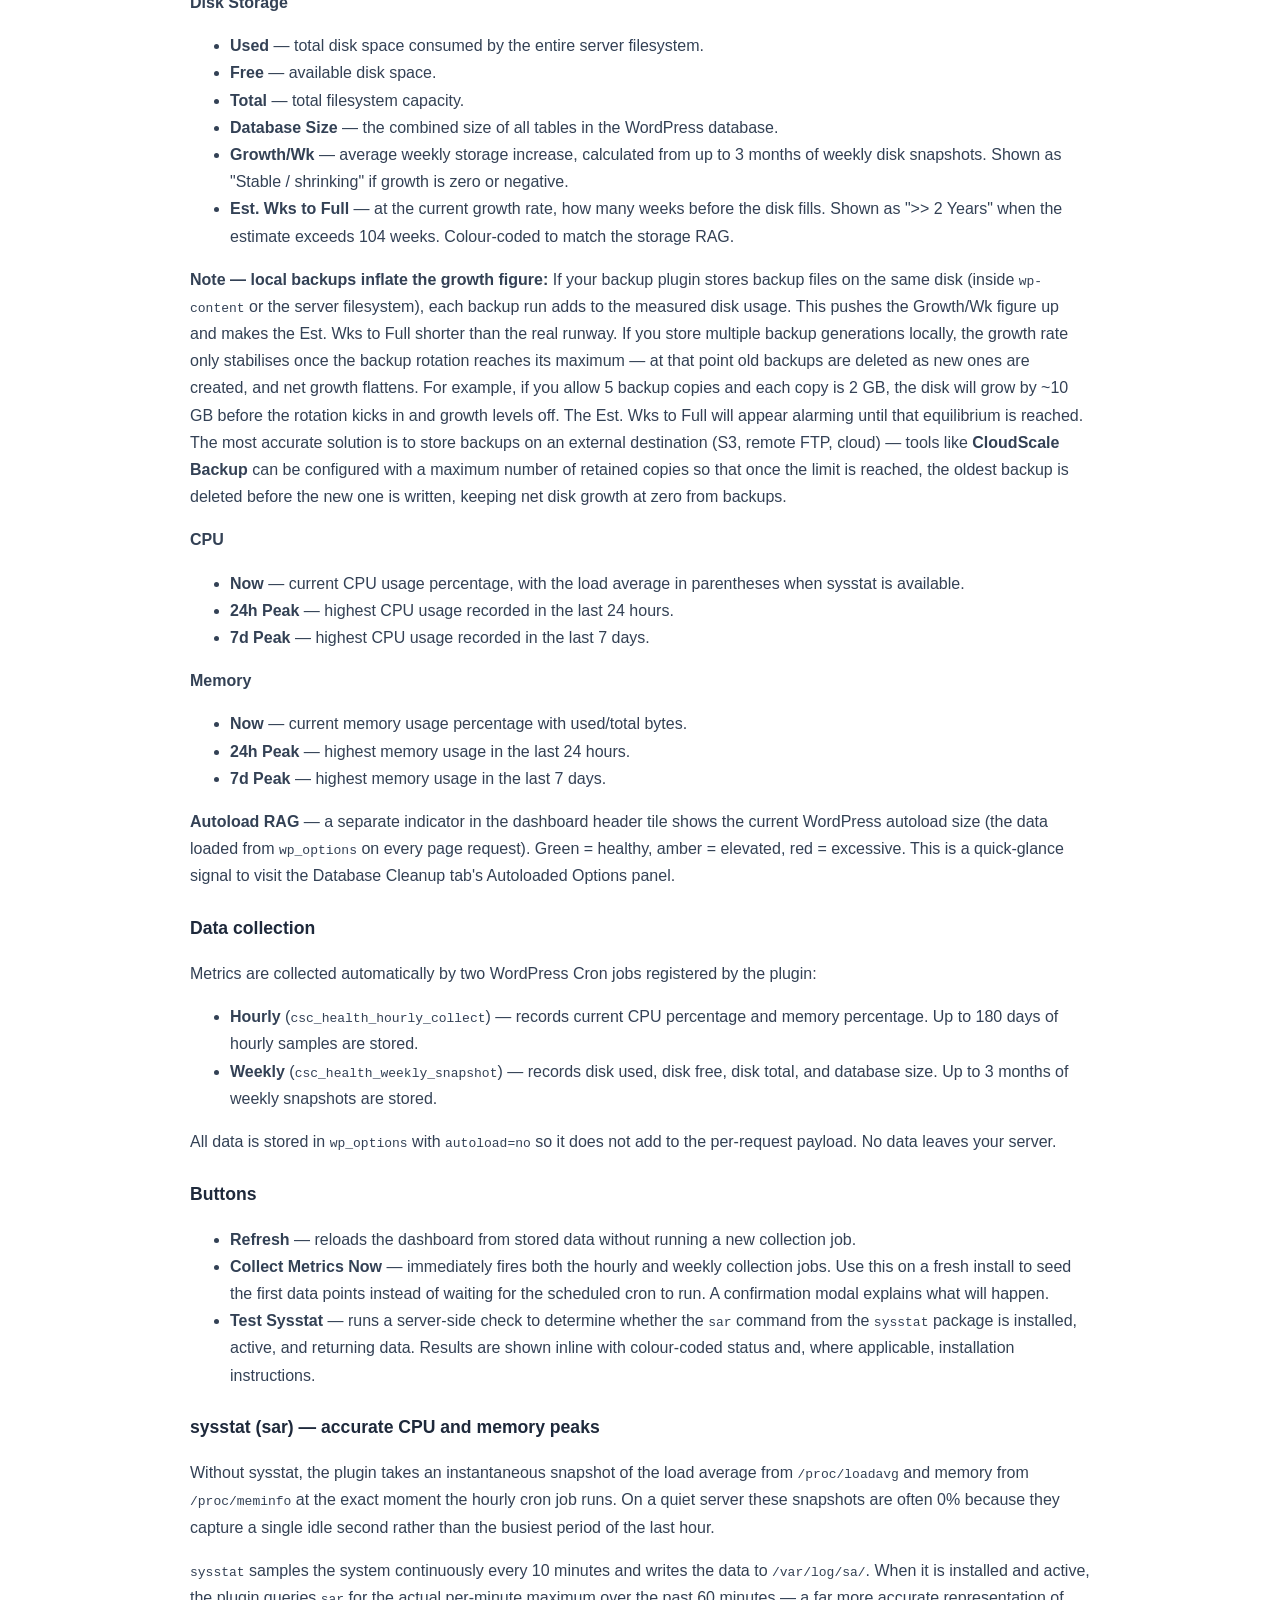
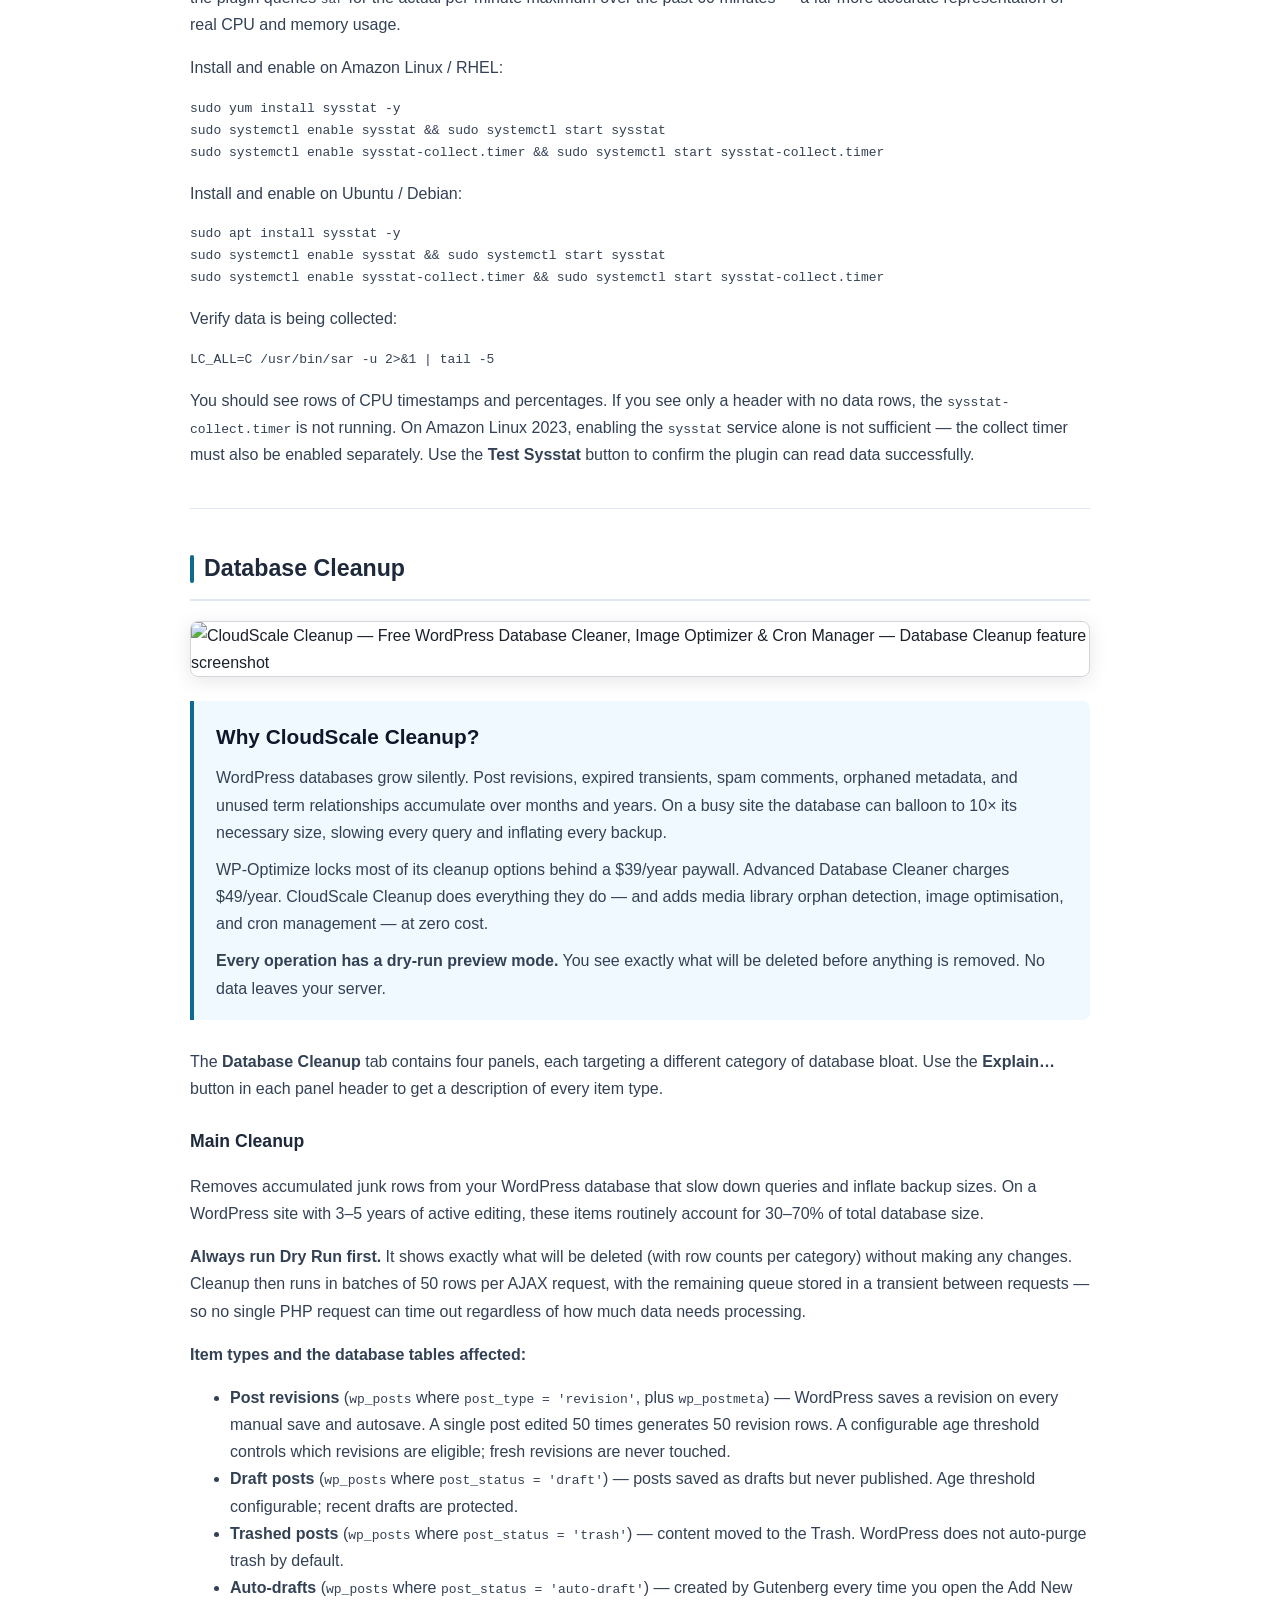
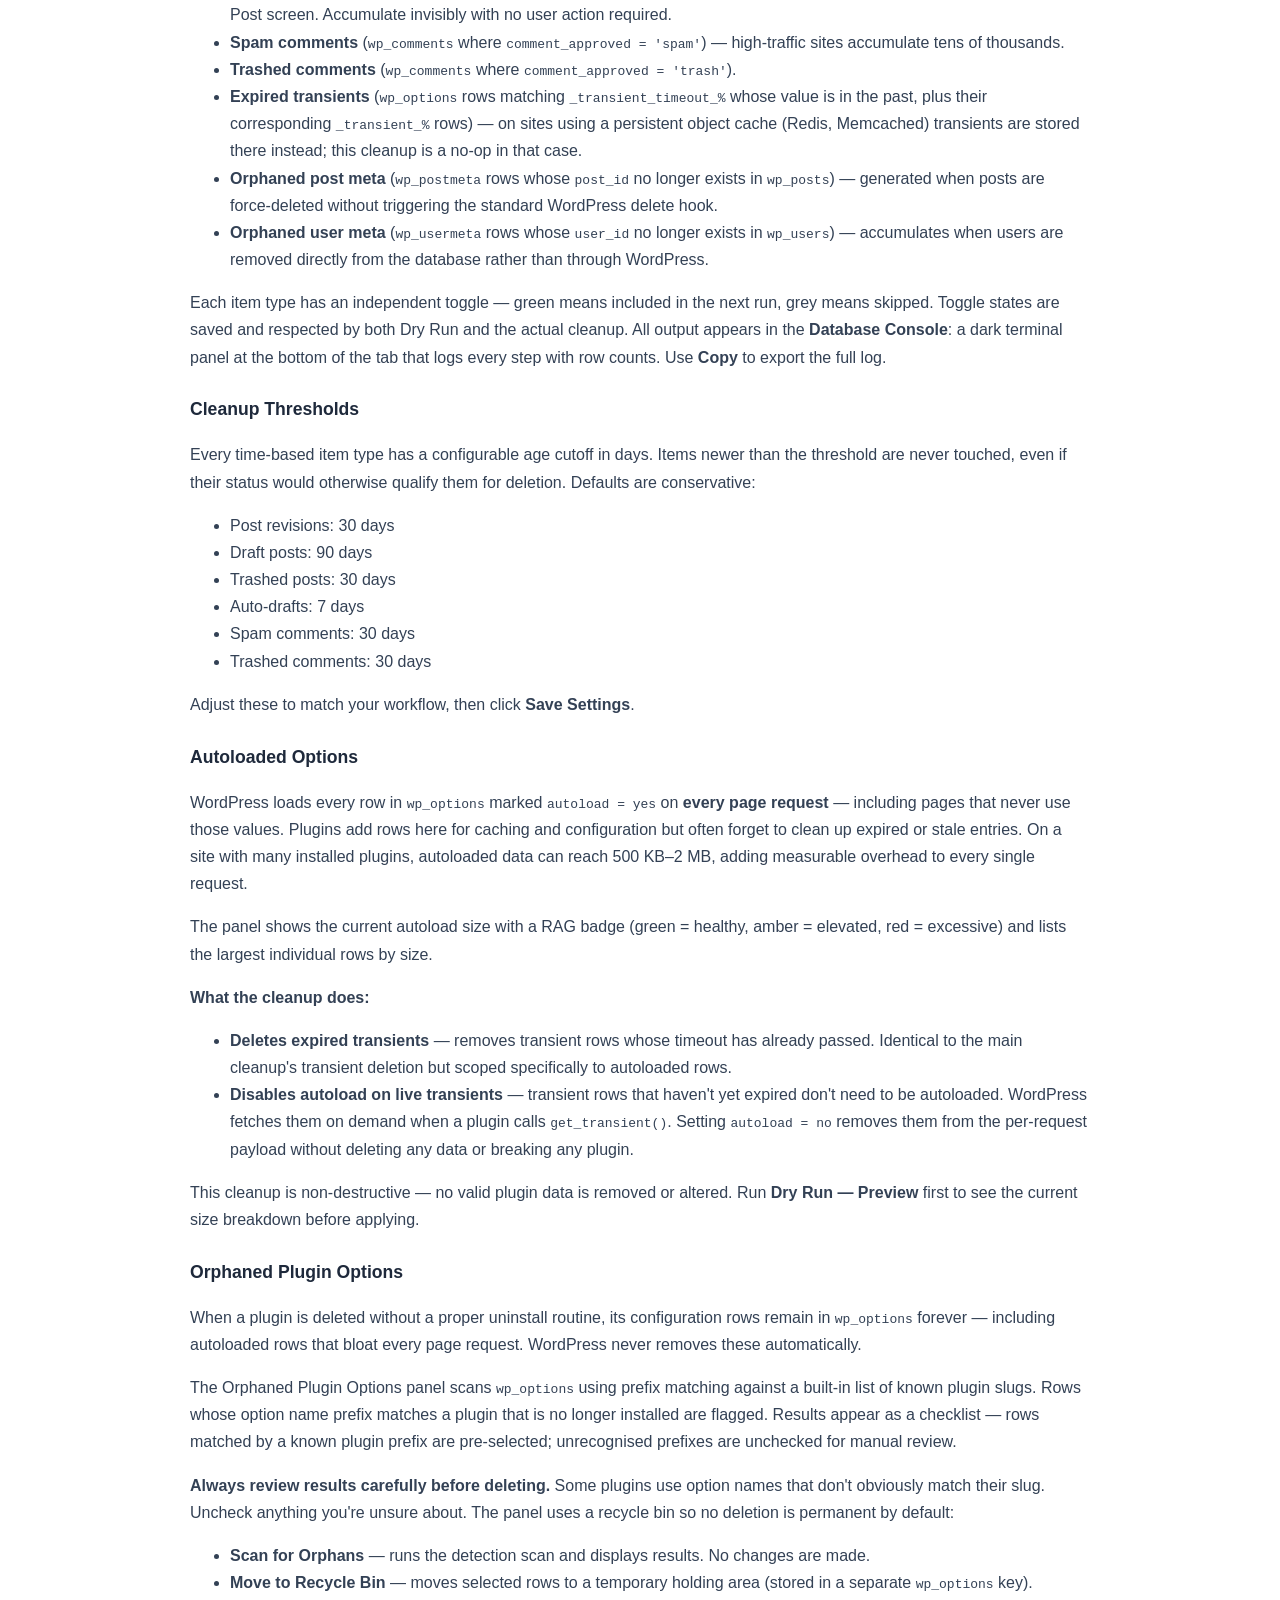
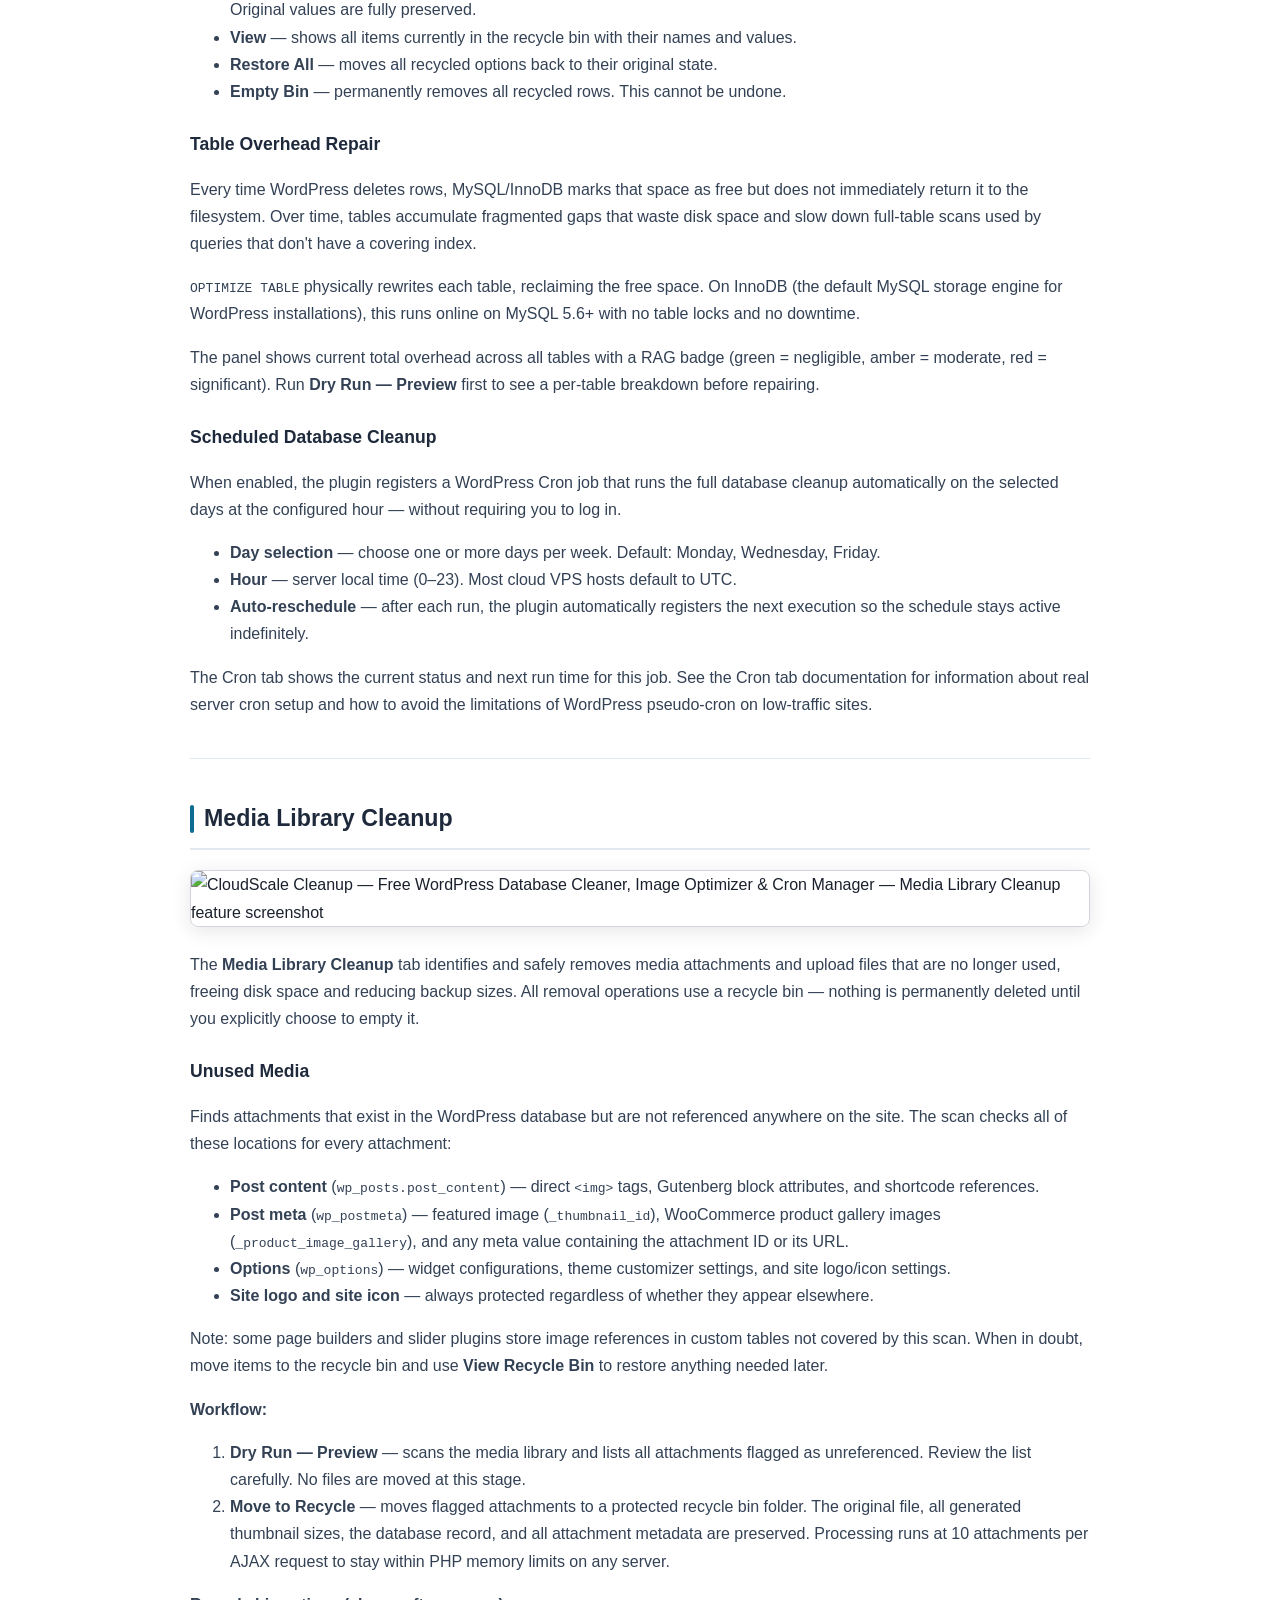
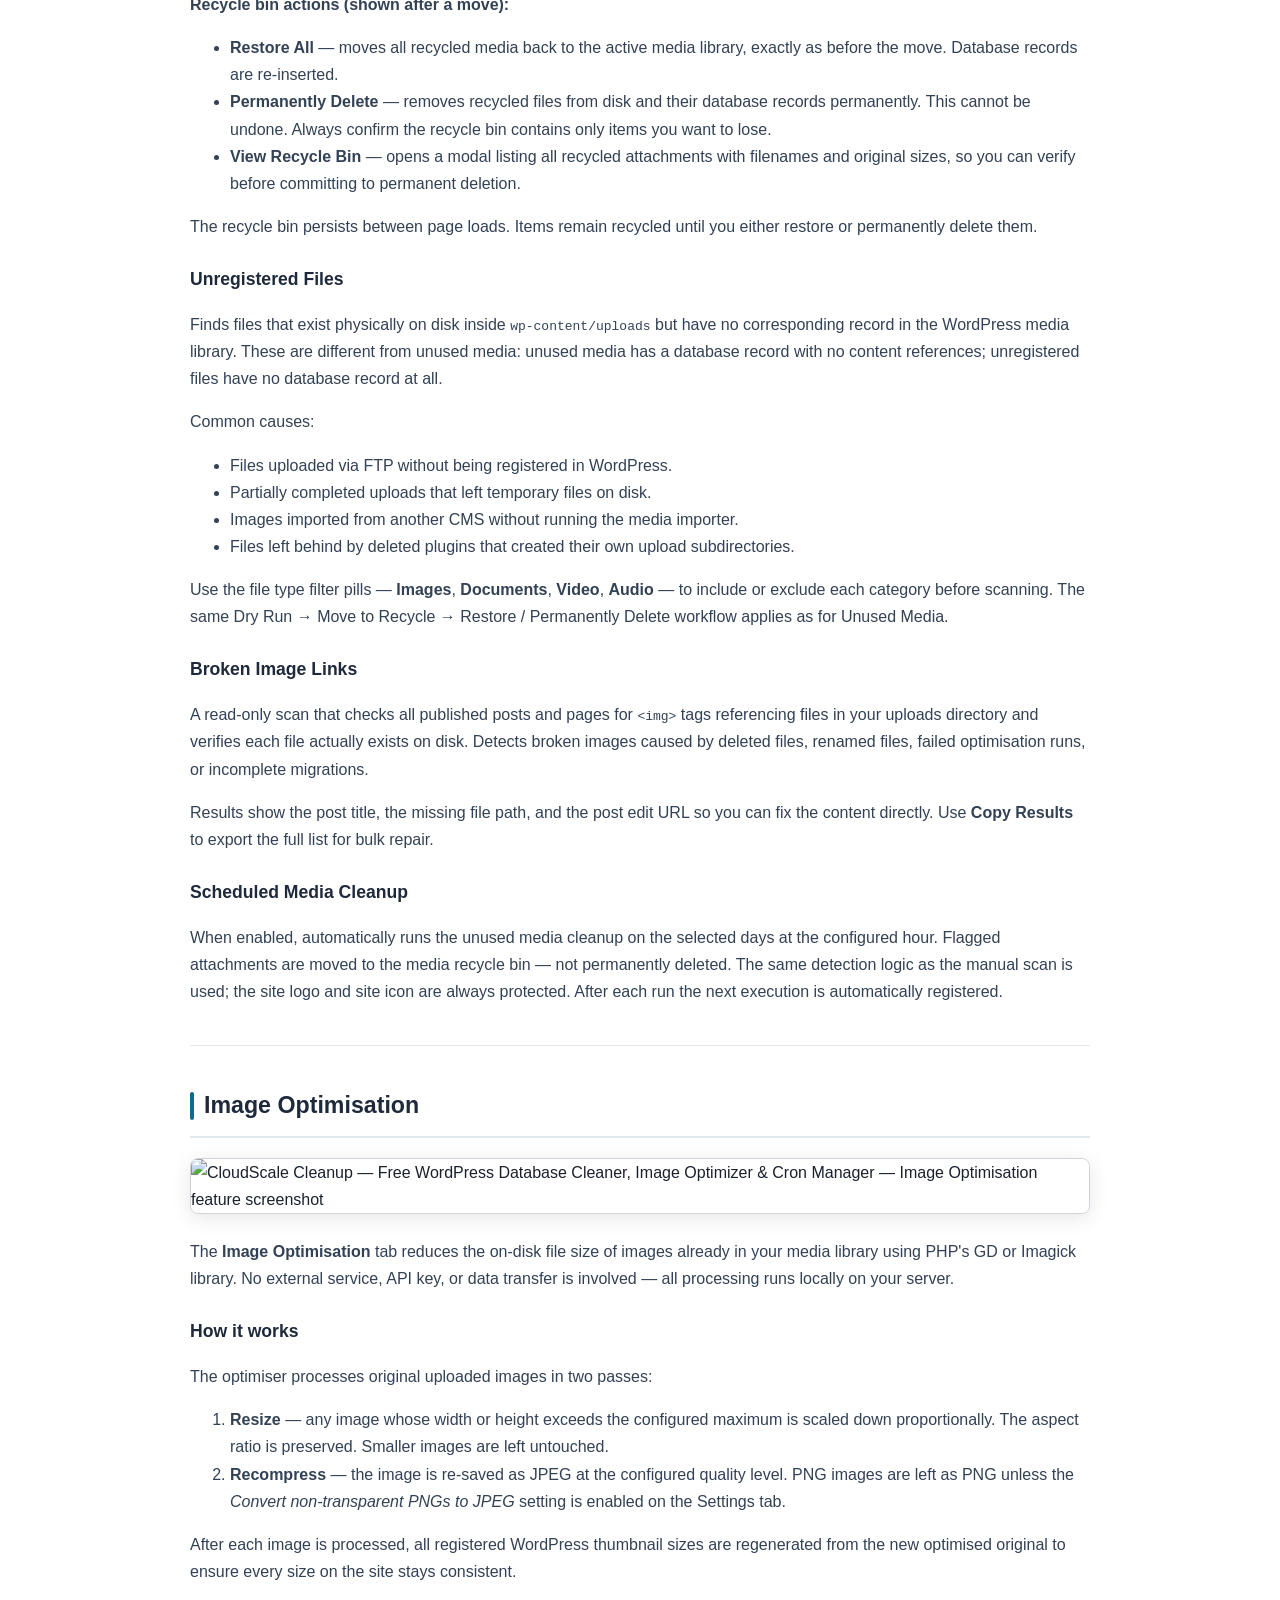
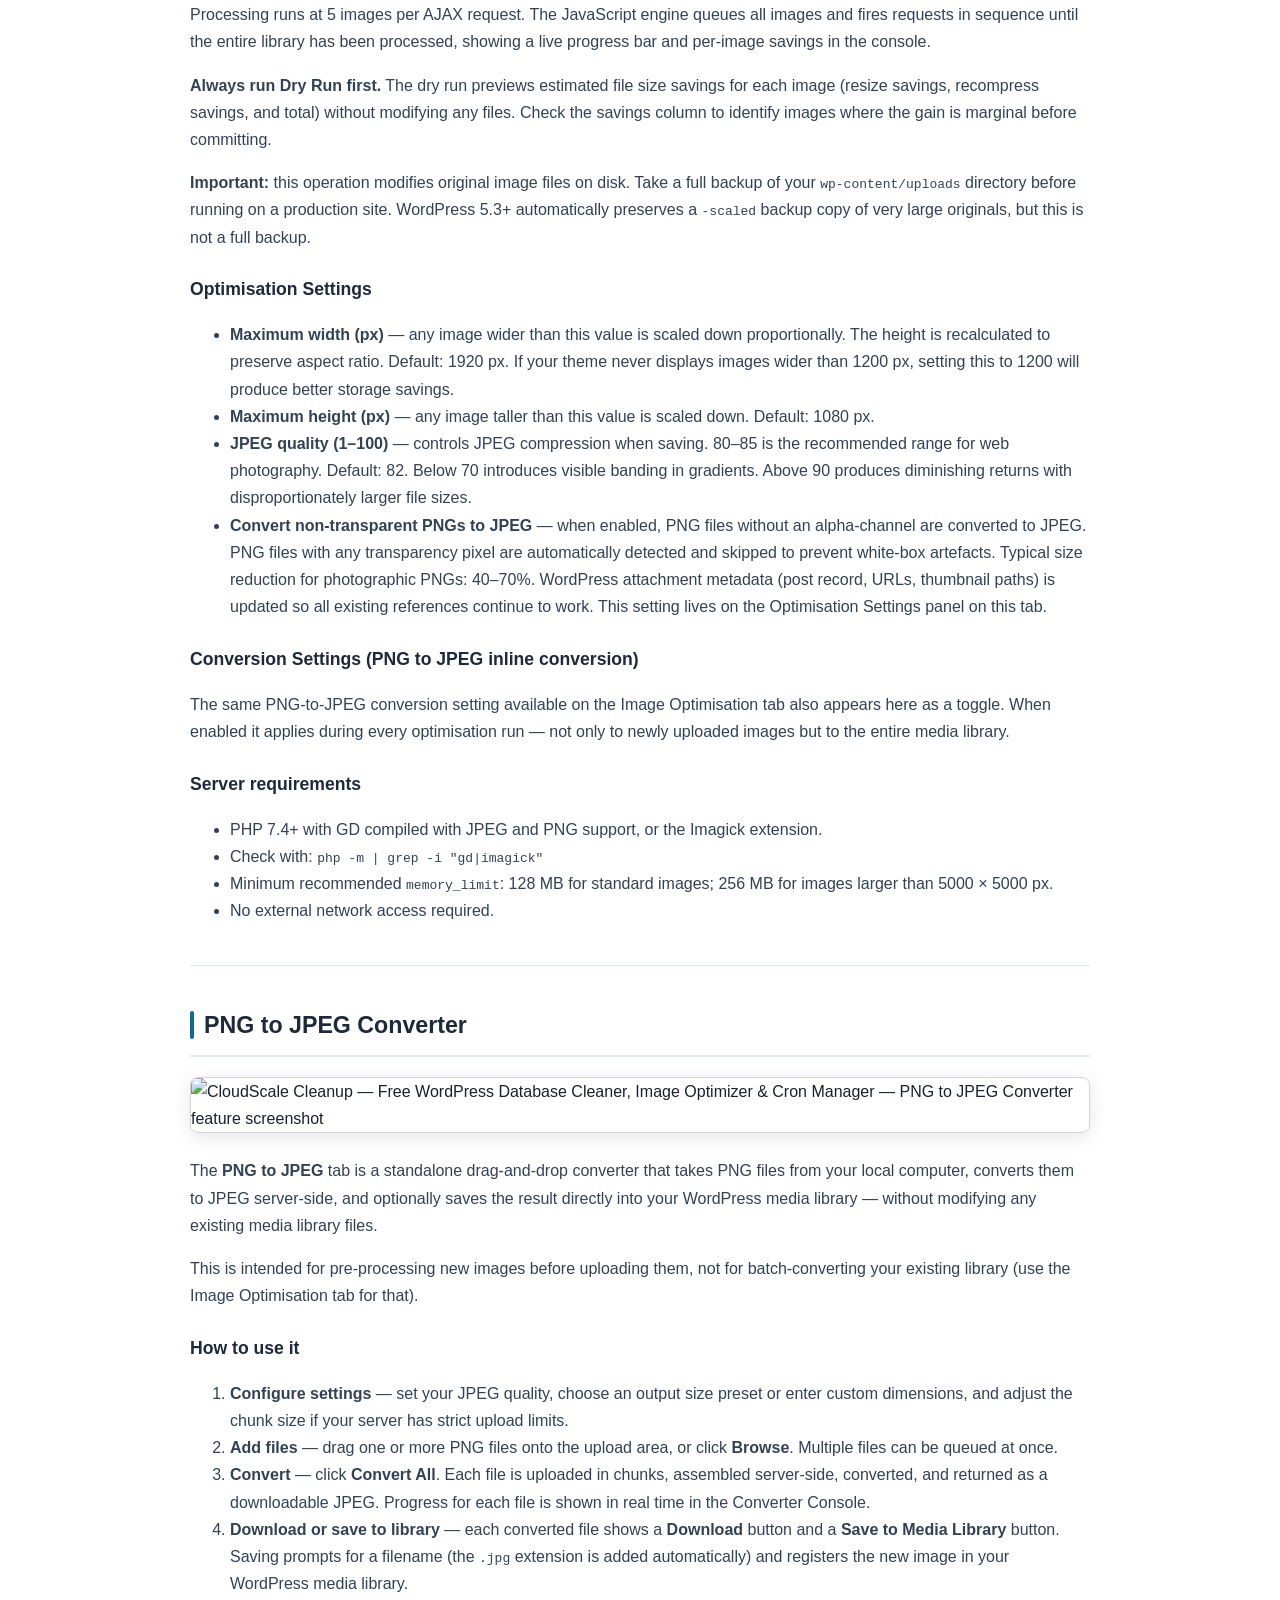
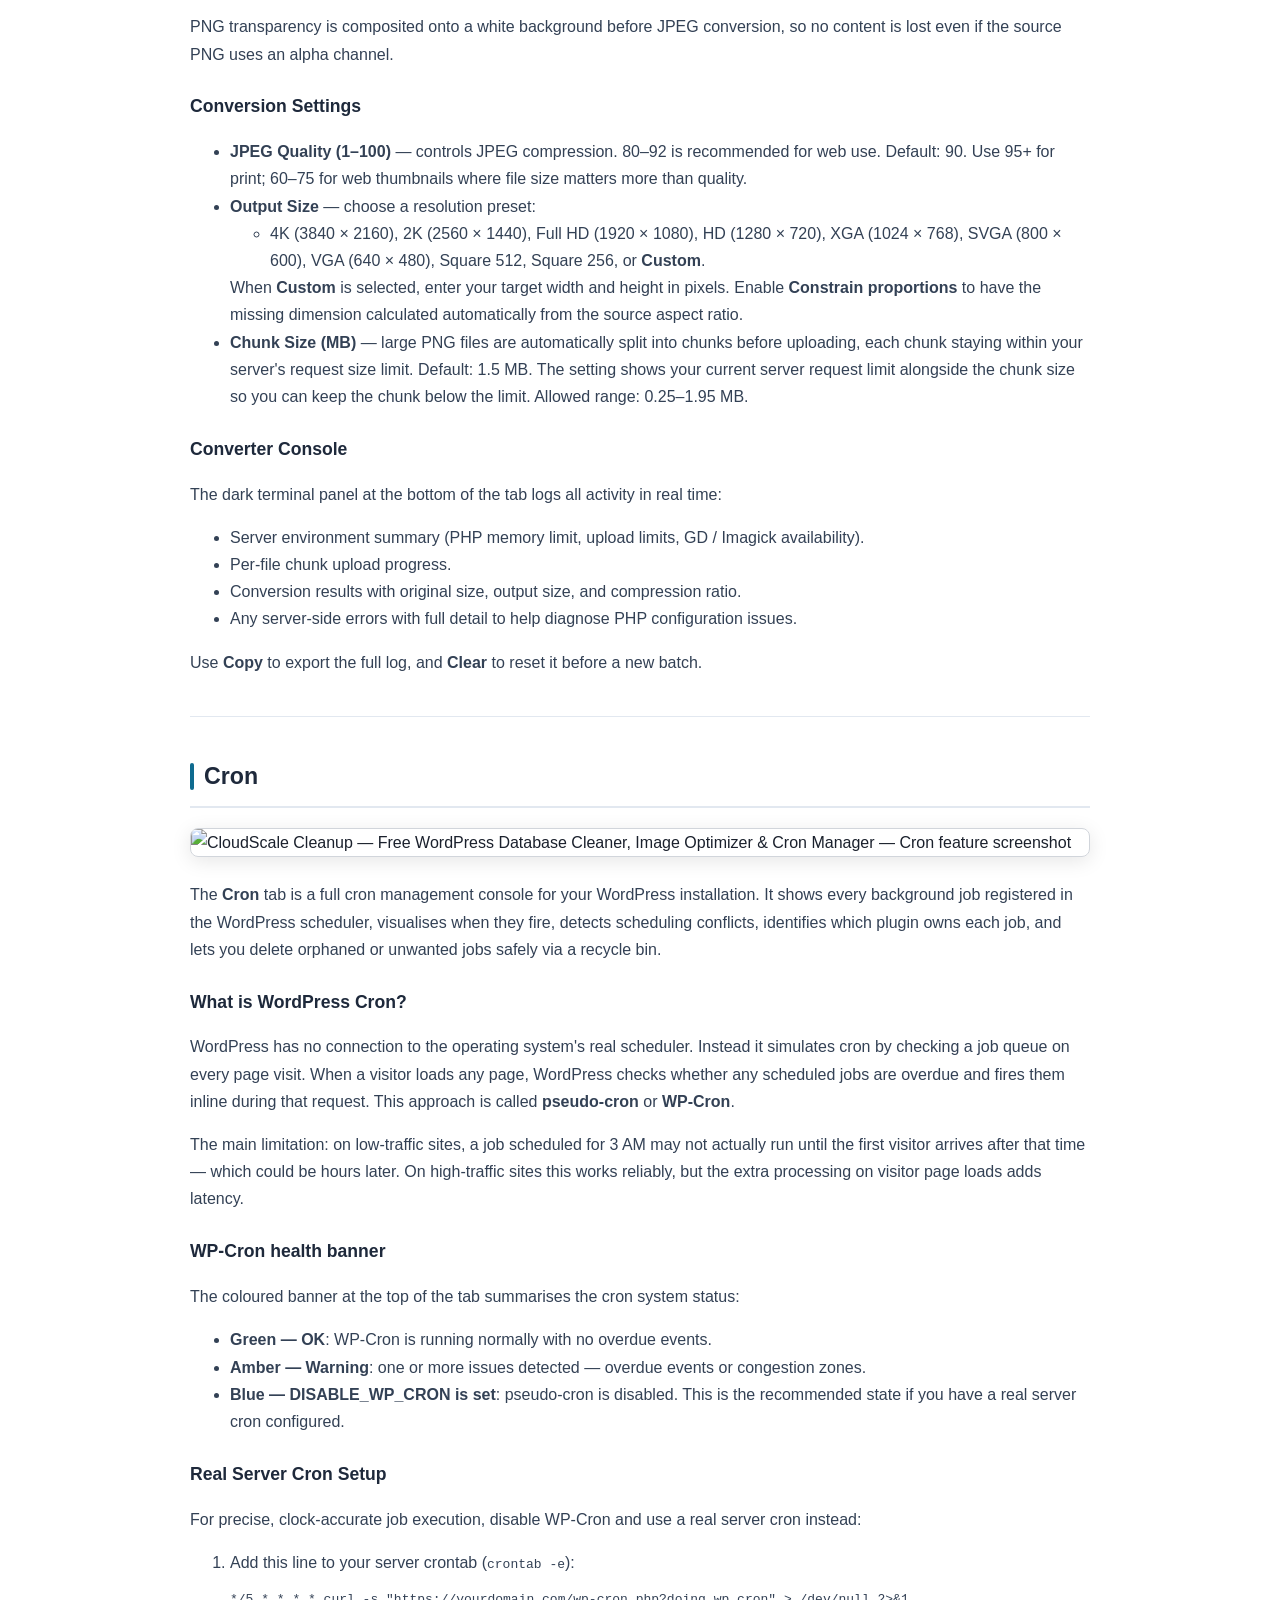
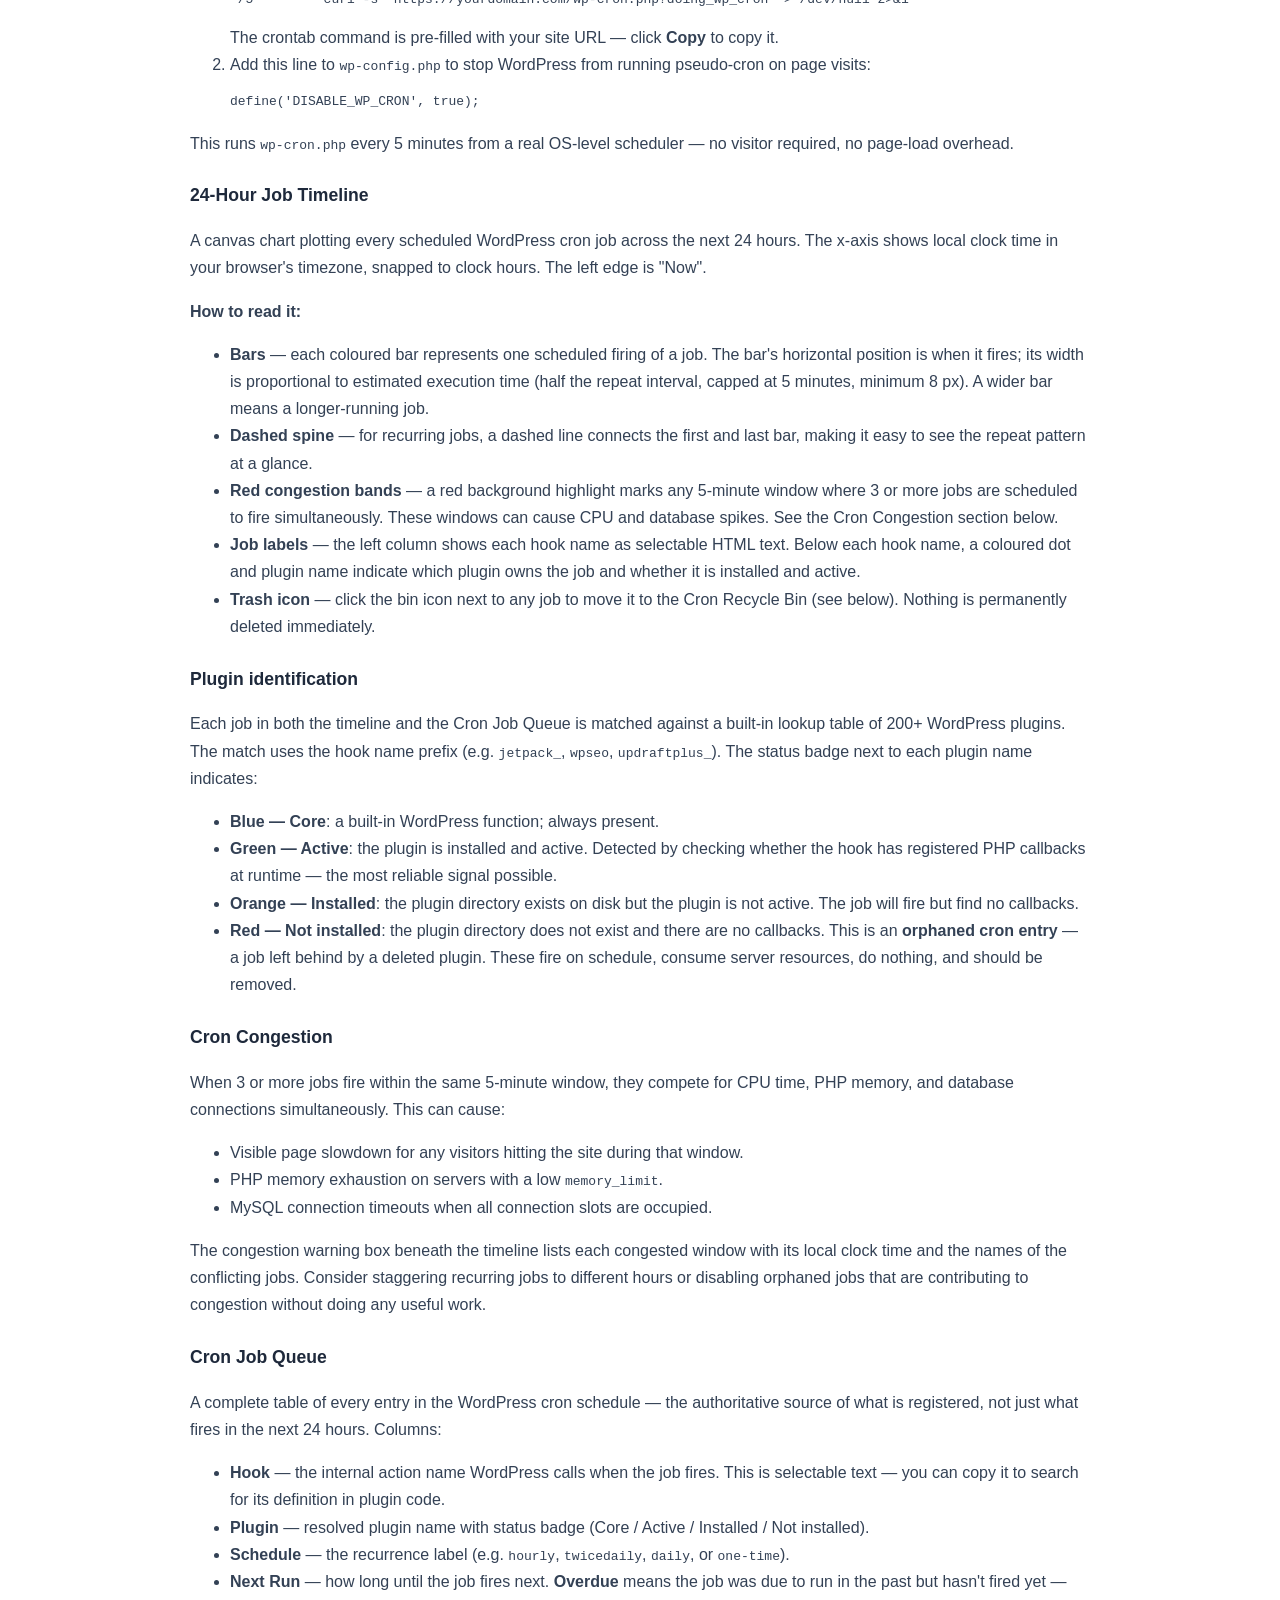
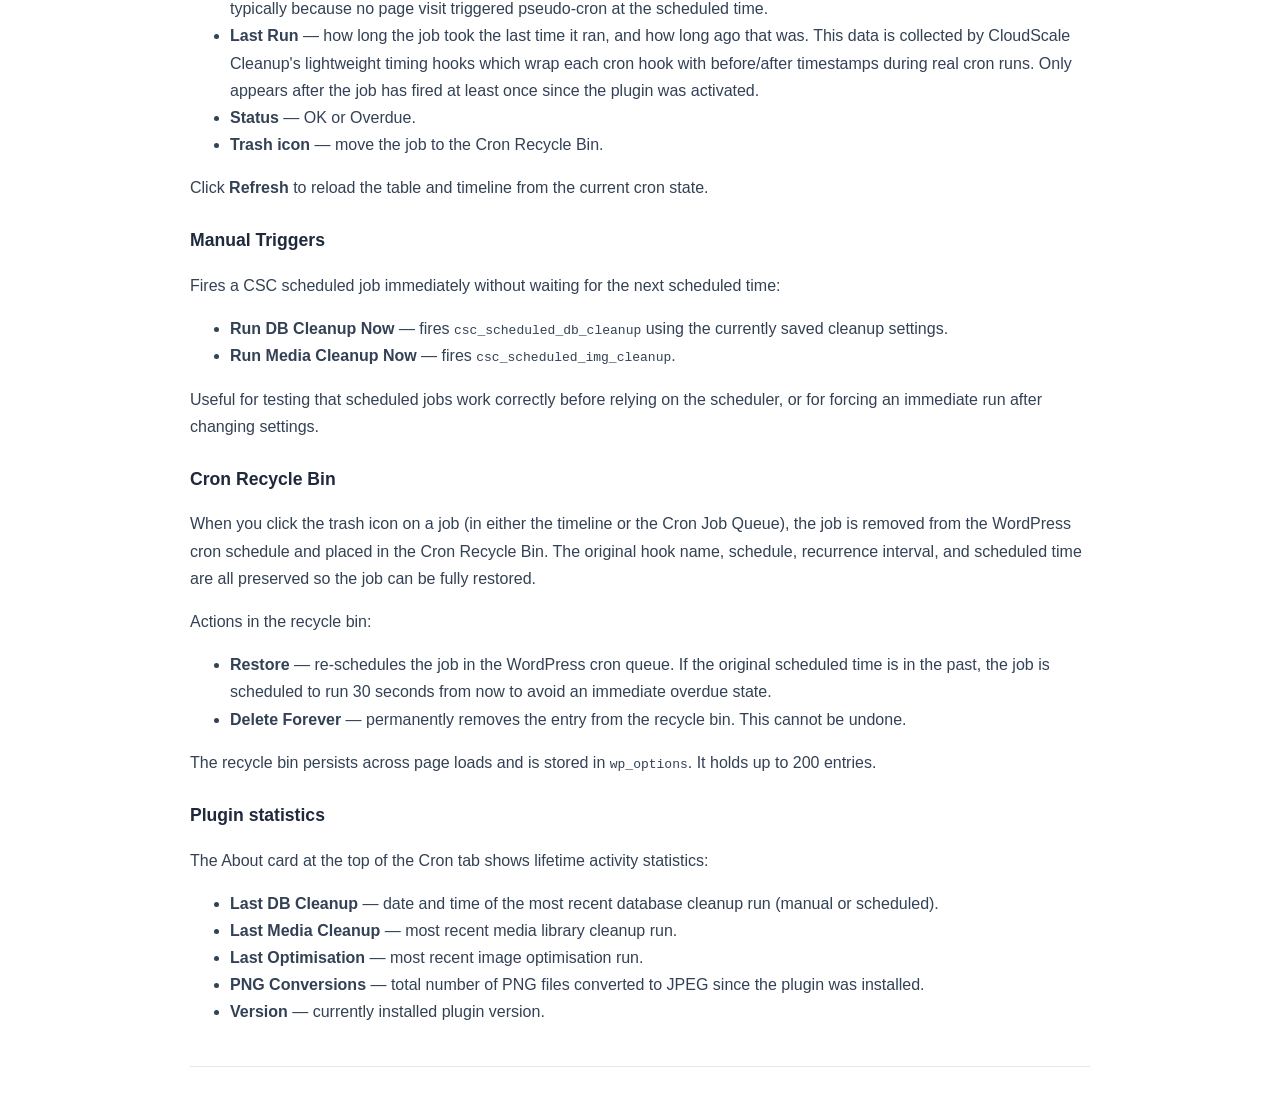
==== commit fff66b4e: "chore: sync uncommitted changes Co-Authored-By: Claude Sonnet 4.6 (1M context) <noreply@anthropic.co" ====
--- a/docs/help-page.html
+++ b/docs/help-page.html
@@ -1,73 +1,41 @@
 <!DOCTYPE html>
-<html lang="en"><head><meta charset="UTF-8"><title>CloudScale Cleanup — Help</title></head><body>
+<html lang="en"><head><meta charset="UTF-8"><title>CloudScale Cleanup — Free WordPress Database Cleaner, Image Optimizer &amp; Cron Manager — Help</title></head><body>
 <!-- wp:html -->
-<style>
-.cs-help-docs{font-family:-apple-system,BlinkMacSystemFont,"Segoe UI",Roboto,sans-serif;color:#1a202c;line-height:1.7;max-width:900px;}
-.cs-help-docs a{color:#2563eb;}
-.cs-help-docs code{background:#f1f5f9;border:1px solid #e2e8f0;border-radius:4px;padding:1px 6px;font-size:.88em;}
-.cs-hero{background:linear-gradient(135deg,#0f172a 0%,#1e3a5f 60%,#0e6b8f 100%);color:#fff;border-radius:12px;padding:48px 40px;margin-bottom:40px;position:relative;overflow:hidden;}
-.cs-hero h1{font-size:2.2em;font-weight:800;margin:0 0 12px;letter-spacing:-.02em;color:#fff;}
-.cs-hero p{font-size:1.1em;margin:0;opacity:.85;max-width:680px;}
-.cs-hero .cs-badge{display:inline-block;background:rgba(255,255,255,.15);border-radius:20px;padding:4px 14px;font-size:.8em;font-weight:600;margin-bottom:16px;letter-spacing:.05em;text-transform:uppercase;transition:transform .15s ease,box-shadow .15s ease,background .15s ease;}
-.cs-hero a.cs-badge:hover{transform:translateY(-4px) scale(1.06);box-shadow:0 12px 28px rgba(0,0,0,.45);background:rgba(255,255,255,.3);color:#fff!important;text-decoration:none!important;}
-.cs-download-btn{display:inline-block;background:#16a34a;color:#fff!important;padding:12px 26px;border-radius:8px;text-decoration:none!important;font-size:1em;font-weight:700;letter-spacing:.01em;transition:transform .15s ease,box-shadow .15s ease;}
-.cs-download-btn:hover{transform:translateY(-6px) scale(1.04);box-shadow:0 20px 48px rgba(0,0,0,.55);color:#fff!important;text-decoration:none!important;}
-.cs-wporg-btn{display:inline-block;background:#3858e9;color:#fff!important;padding:12px 26px;border-radius:8px;text-decoration:none!important;font-size:1em;font-weight:700;letter-spacing:.01em;transition:transform .15s ease,box-shadow .15s ease;}
-.cs-wporg-btn:hover{transform:translateY(-6px) scale(1.04);box-shadow:0 20px 48px rgba(0,0,0,.55);color:#fff!important;text-decoration:none!important;}
-.cs-github-btn{display:inline-block;background:#24292f;color:#fff!important;padding:12px 26px;border-radius:8px;text-decoration:none!important;font-size:1em;font-weight:700;letter-spacing:.01em;transition:transform .15s ease,box-shadow .15s ease;}
-.cs-github-btn:hover{transform:translateY(-6px) scale(1.04);box-shadow:0 20px 48px rgba(0,0,0,.55);color:#fff!important;text-decoration:none!important;}
-.cs-toc{background:#f8fafc;border:1px solid #e2e8f0;border-radius:10px;padding:28px 36px;margin:32px 0;}
-.cs-toc-title{font-size:1em;font-weight:700;text-transform:uppercase;letter-spacing:.08em;color:#64748b;margin:0 0 16px;}
-.cs-toc ol{display:grid;grid-template-columns:1fr 1fr;gap:6px 32px;margin:0;padding-left:24px;}
-.cs-toc li a{color:#2563eb;text-decoration:none;font-weight:500;font-size:.97em;}
-.cs-tab-section{margin:56px 0 0;}
-.cs-tab-heading{font-size:2em;font-weight:800;color:#0f172a;padding:0 0 16px;border-bottom:3px solid #0e6b8f;margin:0 0 8px;}
-.cs-tab-intro{color:#475569;font-size:1.05em;margin:10px 0 32px;}
-.cs-panel-section{margin:36px 0 0;}
-.cs-panel-heading{font-size:1.45em!important;font-weight:700!important;color:#1e293b!important;margin:0 0 16px!important;padding:0 0 10px!important;border-bottom:2px solid #e2e8f0!important;border-left:none!important;border-top:none!important;border-right:none!important;display:flex!important;align-items:center!important;gap:10px!important;background:transparent!important;}
-.cs-panel-heading::before{content:""!important;display:inline-block!important;width:4px!important;height:1.2em!important;background:#0e6b8f!important;border-radius:2px!important;flex-shrink:0!important;}
-.cs-screenshot{margin:20px 0 24px;}
-.cs-screenshot img{max-width:100%;border-radius:8px;border:1px solid #d1d5db;box-shadow:0 4px 20px rgba(0,0,0,.10);display:block;}
-.cs-panel-body{color:#334155;}
-.cs-panel-body p{margin:0 0 12px;}
-.cs-panel-body ul,.cs-panel-body ol{padding-left:22px;margin:8px 0 16px;}
-.cs-panel-body li{margin:6px 0;}
-.cs-panel-body strong{color:#1e293b;}
-.cs-divider{border:none;border-top:1px solid #e2e8f0;margin:40px 0;}
-</style>
-<div class="cs-help-docs" style="max-width:900px;margin:0 auto;">
-<div class="cs-hero">
+<div style="font-family:-apple-system,BlinkMacSystemFont,'Segoe UI',Roboto,sans-serif;color:#1a202c;line-height:1.7;max-width:900px;margin:0 auto;">
+<p style="font-size:.9em;margin-bottom:24px;color:#64748b;"><a href="/wordpress-plugin-help/" style="color:#2563eb;text-decoration:none;font-weight:500;">&#8592; CloudScale WordPress Plugins</a></p>
+<div style="background:linear-gradient(135deg,#0f172a 0%,#1e3a5f 60%,#0e6b8f 100%);color:#fff;border-radius:12px;padding:48px 40px;margin-bottom:40px;position:relative;overflow:hidden;">
 <div style="display:flex;align-items:center;gap:20px;margin-bottom:16px;">
 <div style="flex:1;min-width:0;">
-<a class="cs-badge" href="https://github.com/andrewbakercloudscale/wordpress-database-cleanup-plugin" target="_blank" rel="noopener" style="text-decoration:none;color:inherit;">Free &amp; Open Source</a>
-<h1 style="margin-bottom:0;">CloudScale Cleanup</h1>
-</div>
-<img src="https://andrewbaker.ninja/wp-content/uploads/2026/04/cloudscale-cleanup-icon.jpg" alt="CloudScale Cleanup icon" style="flex-shrink:0;width:96px;height:96px;border-radius:16px;box-shadow:0 6px 24px rgba(0,0,0,.4);object-fit:cover;">
-</div>
-<p>WP-Optimize and Advanced Database Cleaner charge $39–$99/year for features that are straightforward to implement. CloudScale Cleanup gives you full database cleanup, media library orphan removal, image optimisation, PNG-to-JPEG conversion, and a live cron management console — with a dry-run preview so you never delete anything by accident. Completely free, open source, no subscriptions, no premium tier.</p>
-<div style="display:flex;flex-wrap:wrap;gap:12px;margin-top:20px;"><a class="cs-download-btn" href="https://andrewninjawordpress.s3.af-south-1.amazonaws.com/cloudscale-cleanup.zip">⬇ Download Latest Version (.zip)</a><a class="cs-github-btn" href="https://github.com/andrewbakercloudscale/wordpress-database-cleanup-plugin" target="_blank" rel="noopener"><svg width="16" height="16" viewBox="0 0 16 16" fill="currentColor" style="vertical-align:middle;margin-right:6px;"><path d="M8 0C3.58 0 0 3.58 0 8c0 3.54 2.29 6.53 5.47 7.59.4.07.55-.17.55-.38 0-.19-.01-.82-.01-1.49-2.01.37-2.53-.49-2.69-.94-.09-.23-.48-.94-.82-1.13-.28-.15-.68-.52-.01-.53.63-.01 1.08.58 1.23.82.72 1.21 1.87.87 2.33.66.07-.52.28-.87.51-1.07-1.78-.2-3.64-.89-3.64-3.95 0-.87.31-1.59.82-2.15-.08-.2-.36-1.02.08-2.12 0 0 .67-.21 2.2.82.64-.18 1.32-.27 2-.27.68 0 1.36.09 2 .27 1.53-1.04 2.2-.82 2.2-.82.44 1.1.16 1.92.08 2.12.51.56.82 1.27.82 2.15 0 3.07-1.87 3.75-3.65 3.95.29.25.54.73.54 1.48 0 1.07-.01 1.93-.01 2.2 0 .21.15.46.55.38A8.013 8.013 0 0016 8c0-4.42-3.58-8-8-8z"/></svg> View on GitHub</a></div>
-</div>
-
-<div class="cs-toc">
-<div class="cs-toc-title">Contents</div>
-<ol><li><a href="#site-health">Site Health</a></li>
-<li><a href="#db-cleanup">Database Cleanup</a></li>
-<li><a href="#img-cleanup">Media Library Cleanup</a></li>
-<li><a href="#img-optimise">Image Optimisation</a></li>
-<li><a href="#png-to-jpeg">PNG to JPEG Converter</a></li>
-<li><a href="#cron">Cron</a></li></ol>
-</div>
-
-<hr class="cs-divider"/>
-
-
-<div class="cs-panel-section">
-<h3 class="cs-panel-heading" id="site-health">Site Health</h3>
-<figure class="cs-screenshot"><img src="https://andrewbaker.ninja/wp-content/uploads/2026/04/panel-site-health.jpg" alt="Site Health" /></figure>
-<div class="cs-panel-body">
+<a href="https://github.com/andrewbakercloudscale/wordpress-database-cleanup-plugin" target="_blank" rel="noopener" style="display:inline-block;background:rgba(255,255,255,.15);border-radius:20px;padding:4px 14px;font-size:.8em;font-weight:600;margin-bottom:16px;letter-spacing:.05em;text-transform:uppercase;color:#fff;text-decoration:none;">Free &amp; Open Source</a>
+<h1 style="font-size:2.2em;font-weight:800;margin:0 0 12px;letter-spacing:-.02em;color:#fff;background:transparent;padding:0;border:none;">CloudScale Cleanup — Free WordPress Database Cleaner, Image Optimizer &amp; Cron Manager</h1>
+</div>
+<img src="https://andrewbaker.ninja/wp-content/uploads/2026/05/CloudScaleCleanup.jpg" alt="" style="flex-shrink:0;width:96px;height:96px;border-radius:16px;box-shadow:0 6px 24px rgba(0,0,0,.4);object-fit:cover;">
+</div>
+<p style="font-size:1.1em;margin:0 0 20px;opacity:.85;max-width:680px;">WP-Optimize and Advanced Database Cleaner charge $39–$99/year for database cleanup that should be free. CloudScale Cleanup gives you a full WordPress database optimiser: delete post revisions, expired transients, auto-drafts, trashed posts, spam comments, and orphaned post metadata — with a dry-run preview showing exactly what will be deleted before you commit. Includes a media library orphan scanner, bulk image optimisation (lossy and lossless), PNG-to-JPEG conversion to reduce file sizes by up to 70%, and a live WP-Cron management console to inspect, run, reschedule, or delete any scheduled event. All operations logged. Completely free, open source, no subscription, no premium tier.</p>
+<div style="display:flex;flex-wrap:wrap;gap:12px;"><a href="https://andrewninjawordpress.s3.af-south-1.amazonaws.com/cloudscale-cleanup.zip" style="display:inline-block;background:#16a34a;color:#fff;padding:12px 26px;border-radius:8px;text-decoration:none;font-size:1em;font-weight:700;letter-spacing:.01em;">&#11015; Download Latest Version (.zip)</a><a href="https://github.com/andrewbakercloudscale/wordpress-database-cleanup-plugin" target="_blank" rel="noopener" style="display:inline-block;background:#24292f;color:#fff;padding:12px 26px;border-radius:8px;text-decoration:none;font-size:1em;font-weight:700;letter-spacing:.01em;"><svg width="16" height="16" viewBox="0 0 16 16" fill="currentColor" style="vertical-align:middle;margin-right:6px;"><path d="M8 0C3.58 0 0 3.58 0 8c0 3.54 2.29 6.53 5.47 7.59.4.07.55-.17.55-.38 0-.19-.01-.82-.01-1.49-2.01.37-2.53-.49-2.69-.94-.09-.23-.48-.94-.82-1.13-.28-.15-.68-.52-.01-.53.63-.01 1.08.58 1.23.82.72 1.21 1.87.87 2.33.66.07-.52.28-.87.51-1.07-1.78-.2-3.64-.89-3.64-3.95 0-.87.31-1.59.82-2.15-.08-.2-.36-1.02.08-2.12 0 0 .67-.21 2.2.82.64-.18 1.32-.27 2-.27.68 0 1.36.09 2 .27 1.53-1.04 2.2-.82 2.2-.82.44 1.1.16 1.92.08 2.12.51.56.82 1.27.82 2.15 0 3.07-1.87 3.75-3.65 3.95.29.25.54.73.54 1.48 0 1.07-.01 1.93-.01 2.2 0 .21.15.46.55.38A8.013 8.013 0 0016 8c0-4.42-3.58-8-8-8z"/></svg> View on GitHub</a></div>
+</div>
+
+<div style="background:#f8fafc;border:1px solid #e2e8f0;border-radius:10px;padding:28px 36px;margin:32px 0;">
+<div style="font-size:1em;font-weight:700;text-transform:uppercase;letter-spacing:.08em;color:#64748b;margin:0 0 16px;">Contents</div>
+<ol style="display:grid;grid-template-columns:repeat(auto-fit,minmax(160px,1fr));gap:6px 32px;margin:0;padding-left:24px;"><li><a href="#site-health" style="color:#2563eb;text-decoration:none;font-weight:500;font-size:.97em;">Site Health</a></li>
+<li><a href="#db-cleanup" style="color:#2563eb;text-decoration:none;font-weight:500;font-size:.97em;">Database Cleanup</a></li>
+<li><a href="#img-cleanup" style="color:#2563eb;text-decoration:none;font-weight:500;font-size:.97em;">Media Library Cleanup</a></li>
+<li><a href="#img-optimise" style="color:#2563eb;text-decoration:none;font-weight:500;font-size:.97em;">Image Optimisation</a></li>
+<li><a href="#png-to-jpeg" style="color:#2563eb;text-decoration:none;font-weight:500;font-size:.97em;">PNG to JPEG Converter</a></li>
+<li><a href="#cron" style="color:#2563eb;text-decoration:none;font-weight:500;font-size:.97em;">Cron</a></li></ol>
+</div>
+
+<hr style="border:none;border-top:1px solid #e2e8f0;margin:40px 0;"/>
+
+
+
+<div style="margin:36px 0 0;">
+<h3 id="site-health" style="font-size:1.45em;font-weight:700;color:#1e293b;margin:0 0 16px;padding:0 0 10px;border-bottom:2px solid #e2e8f0;border-left:none;border-top:none;border-right:none;display:flex;align-items:center;gap:10px;background:transparent;"><span style="display:inline-block;width:4px;height:1.2em;background:#0e6b8f;border-radius:2px;flex-shrink:0;"></span>Site Health</h3>
+<figure style="margin:20px 0 24px;padding:0;"><img src="https://andrewbaker.ninja/wp-content/uploads/2026/05/panel-site-health-scaled.jpg" alt="CloudScale Cleanup — Free WordPress Database Cleaner, Image Optimizer &amp; Cron Manager — Site Health feature screenshot" loading="lazy" style="max-width:100%;border-radius:8px;border:1px solid #d1d5db;box-shadow:0 4px 20px rgba(0,0,0,.10);display:block;" /></figure>
+<div style="color:#334155;">
 <p>The <strong>Site Health</strong> tab is a live server metrics dashboard. It collects disk storage, CPU, and memory data automatically in the background and presents it as a RAG (Red/Amber/Green) status indicator so you can spot problems before they affect your site.</p>
 
-<h3>Storage RAG indicator</h3>
+<h3 style="font-size:1.1em;font-weight:700;color:#1e293b;margin:1.4em 0 0.5em;background:transparent;">Storage RAG indicator</h3>
 <p>The coloured banner at the top of the tab summarises your storage runway:</p>
 <ul>
 <li><strong>Green</strong> — 6 or more months of disk space remaining at current growth rate.</li>
@@ -76,7 +44,7 @@
 <li><strong>Grey (Collecting)</strong> — fewer than two weekly snapshots have been recorded yet. The estimate requires at least two data points to calculate a growth rate.</li>
 </ul>
 
-<h3>Metric groups</h3>
+<h3 style="font-size:1.1em;font-weight:700;color:#1e293b;margin:1.4em 0 0.5em;background:transparent;">Metric groups</h3>
 <p><strong>Disk Storage</strong></p>
 <ul>
 <li><strong>Used</strong> — total disk space consumed by the entire server filesystem.</li>
@@ -101,7 +69,7 @@
 </ul>
 <p><strong>Autoload RAG</strong> — a separate indicator in the dashboard header tile shows the current WordPress autoload size (the data loaded from <code>wp_options</code> on every page request). Green = healthy, amber = elevated, red = excessive. This is a quick-glance signal to visit the Database Cleanup tab's Autoloaded Options panel.</p>
 
-<h3>Data collection</h3>
+<h3 style="font-size:1.1em;font-weight:700;color:#1e293b;margin:1.4em 0 0.5em;background:transparent;">Data collection</h3>
 <p>Metrics are collected automatically by two WordPress Cron jobs registered by the plugin:</p>
 <ul>
 <li><strong>Hourly</strong> (<code>csc_health_hourly_collect</code>) — records current CPU percentage and memory percentage. Up to 180 days of hourly samples are stored.</li>
@@ -109,14 +77,14 @@
 </ul>
 <p>All data is stored in <code>wp_options</code> with <code>autoload=no</code> so it does not add to the per-request payload. No data leaves your server.</p>
 
-<h3>Buttons</h3>
+<h3 style="font-size:1.1em;font-weight:700;color:#1e293b;margin:1.4em 0 0.5em;background:transparent;">Buttons</h3>
 <ul>
 <li><strong>Refresh</strong> — reloads the dashboard from stored data without running a new collection job.</li>
 <li><strong>Collect Metrics Now</strong> — immediately fires both the hourly and weekly collection jobs. Use this on a fresh install to seed the first data points instead of waiting for the scheduled cron to run. A confirmation modal explains what will happen.</li>
 <li><strong>Test Sysstat</strong> — runs a server-side check to determine whether the <code>sar</code> command from the <code>sysstat</code> package is installed, active, and returning data. Results are shown inline with colour-coded status and, where applicable, installation instructions.</li>
 </ul>
 
-<h3>sysstat (sar) — accurate CPU and memory peaks</h3>
+<h3 style="font-size:1.1em;font-weight:700;color:#1e293b;margin:1.4em 0 0.5em;background:transparent;">sysstat (sar) — accurate CPU and memory peaks</h3>
 <p>Without sysstat, the plugin takes an instantaneous snapshot of the load average from <code>/proc/loadavg</code> and memory from <code>/proc/meminfo</code> at the exact moment the hourly cron job runs. On a quiet server these snapshots are often 0% because they capture a single idle second rather than the busiest period of the last hour.</p>
 <p><code>sysstat</code> samples the system continuously every 10 minutes and writes the data to <code>/var/log/sa/</code>. When it is installed and active, the plugin queries <code>sar</code> for the actual per-minute maximum over the past 60 minutes — a far more accurate representation of real CPU and memory usage.</p>
 
@@ -134,14 +102,14 @@
 <pre><code>LC_ALL=C /usr/bin/sar -u 2&gt;&amp;1 | tail -5</code></pre>
 <p>You should see rows of CPU timestamps and percentages. If you see only a header with no data rows, the <code>sysstat-collect.timer</code> is not running. On Amazon Linux 2023, enabling the <code>sysstat</code> service alone is not sufficient — the collect timer must also be enabled separately. Use the <strong>Test Sysstat</strong> button to confirm the plugin can read data successfully.</p></div>
 </div>
-<hr class="cs-divider"/>
-
-<div class="cs-panel-section">
-<h3 class="cs-panel-heading" id="db-cleanup">Database Cleanup</h3>
-<figure class="cs-screenshot"><img src="https://andrewbaker.ninja/wp-content/uploads/2026/04/panel-db-cleanup.jpg" alt="Database Cleanup" /></figure>
-<div class="cs-panel-body">
+<hr style="border:none;border-top:1px solid #e2e8f0;margin:40px 0;"/>
+
+<div style="margin:36px 0 0;">
+<h3 id="db-cleanup" style="font-size:1.45em;font-weight:700;color:#1e293b;margin:0 0 16px;padding:0 0 10px;border-bottom:2px solid #e2e8f0;border-left:none;border-top:none;border-right:none;display:flex;align-items:center;gap:10px;background:transparent;"><span style="display:inline-block;width:4px;height:1.2em;background:#0e6b8f;border-radius:2px;flex-shrink:0;"></span>Database Cleanup</h3>
+<figure style="margin:20px 0 24px;padding:0;"><img src="https://andrewbaker.ninja/wp-content/uploads/2026/05/panel-db-cleanup-scaled.jpg" alt="CloudScale Cleanup — Free WordPress Database Cleaner, Image Optimizer &amp; Cron Manager — Database Cleanup feature screenshot" loading="lazy" style="max-width:100%;border-radius:8px;border:1px solid #d1d5db;box-shadow:0 4px 20px rgba(0,0,0,.10);display:block;" /></figure>
+<div style="color:#334155;">
 <div style="background:#f0f9ff;border-left:4px solid #0e6b8f;padding:18px 22px;border-radius:0 8px 8px 0;margin-bottom:28px;">
-<h2 style="margin:0 0 10px;font-size:1.3em;color:#0f172a;">Why CloudScale Cleanup?</h2>
+<h2 style="margin:0 0 10px;font-size:1.3em;font-weight:700;color:#0f172a;background:transparent;">Why CloudScale Cleanup?</h2>
 <p style="margin:0 0 10px;">WordPress databases grow silently. Post revisions, expired transients, spam comments, orphaned metadata, and unused term relationships accumulate over months and years. On a busy site the database can balloon to 10× its necessary size, slowing every query and inflating every backup.</p>
 <p style="margin:0 0 10px;">WP-Optimize locks most of its cleanup options behind a $39/year paywall. Advanced Database Cleaner charges $49/year. CloudScale Cleanup does everything they do — and adds media library orphan detection, image optimisation, and cron management — at zero cost.</p>
 <p style="margin:0;"><strong>Every operation has a dry-run preview mode.</strong> You see exactly what will be deleted before anything is removed. No data leaves your server.</p>
@@ -149,7 +117,7 @@
 
 <p>The <strong>Database Cleanup</strong> tab contains four panels, each targeting a different category of database bloat. Use the <strong>Explain…</strong> button in each panel header to get a description of every item type.</p>
 
-<h3>Main Cleanup</h3>
+<h3 style="font-size:1.1em;font-weight:700;color:#1e293b;margin:1.4em 0 0.5em;background:transparent;">Main Cleanup</h3>
 <p>Removes accumulated junk rows from your WordPress database that slow down queries and inflate backup sizes. On a WordPress site with 3–5 years of active editing, these items routinely account for 30–70% of total database size.</p>
 <p><strong>Always run Dry Run first.</strong> It shows exactly what will be deleted (with row counts per category) without making any changes. Cleanup then runs in batches of 50 rows per AJAX request, with the remaining queue stored in a transient between requests — so no single PHP request can time out regardless of how much data needs processing.</p>
 
@@ -168,7 +136,7 @@
 
 <p>Each item type has an independent toggle — green means included in the next run, grey means skipped. Toggle states are saved and respected by both Dry Run and the actual cleanup. All output appears in the <strong>Database Console</strong>: a dark terminal panel at the bottom of the tab that logs every step with row counts. Use <strong>Copy</strong> to export the full log.</p>
 
-<h3>Cleanup Thresholds</h3>
+<h3 style="font-size:1.1em;font-weight:700;color:#1e293b;margin:1.4em 0 0.5em;background:transparent;">Cleanup Thresholds</h3>
 <p>Every time-based item type has a configurable age cutoff in days. Items newer than the threshold are never touched, even if their status would otherwise qualify them for deletion. Defaults are conservative:</p>
 <ul>
 <li>Post revisions: 30 days</li>
@@ -180,7 +148,7 @@
 </ul>
 <p>Adjust these to match your workflow, then click <strong>Save Settings</strong>.</p>
 
-<h3>Autoloaded Options</h3>
+<h3 style="font-size:1.1em;font-weight:700;color:#1e293b;margin:1.4em 0 0.5em;background:transparent;">Autoloaded Options</h3>
 <p>WordPress loads every row in <code>wp_options</code> marked <code>autoload = yes</code> on <strong>every page request</strong> — including pages that never use those values. Plugins add rows here for caching and configuration but often forget to clean up expired or stale entries. On a site with many installed plugins, autoloaded data can reach 500 KB–2 MB, adding measurable overhead to every single request.</p>
 <p>The panel shows the current autoload size with a RAG badge (green = healthy, amber = elevated, red = excessive) and lists the largest individual rows by size.</p>
 <p><strong>What the cleanup does:</strong></p>
@@ -190,7 +158,7 @@
 </ul>
 <p>This cleanup is non-destructive — no valid plugin data is removed or altered. Run <strong>Dry Run — Preview</strong> first to see the current size breakdown before applying.</p>
 
-<h3>Orphaned Plugin Options</h3>
+<h3 style="font-size:1.1em;font-weight:700;color:#1e293b;margin:1.4em 0 0.5em;background:transparent;">Orphaned Plugin Options</h3>
 <p>When a plugin is deleted without a proper uninstall routine, its configuration rows remain in <code>wp_options</code> forever — including autoloaded rows that bloat every page request. WordPress never removes these automatically.</p>
 <p>The Orphaned Plugin Options panel scans <code>wp_options</code> using prefix matching against a built-in list of known plugin slugs. Rows whose option name prefix matches a plugin that is no longer installed are flagged. Results appear as a checklist — rows matched by a known plugin prefix are pre-selected; unrecognised prefixes are unchecked for manual review.</p>
 <p><strong>Always review results carefully before deleting.</strong> Some plugins use option names that don't obviously match their slug. Uncheck anything you're unsure about. The panel uses a recycle bin so no deletion is permanent by default:</p>
@@ -202,12 +170,12 @@
 <li><strong>Empty Bin</strong> — permanently removes all recycled rows. This cannot be undone.</li>
 </ul>
 
-<h3>Table Overhead Repair</h3>
+<h3 style="font-size:1.1em;font-weight:700;color:#1e293b;margin:1.4em 0 0.5em;background:transparent;">Table Overhead Repair</h3>
 <p>Every time WordPress deletes rows, MySQL/InnoDB marks that space as free but does not immediately return it to the filesystem. Over time, tables accumulate fragmented gaps that waste disk space and slow down full-table scans used by queries that don't have a covering index.</p>
 <p><code>OPTIMIZE TABLE</code> physically rewrites each table, reclaiming the free space. On InnoDB (the default MySQL storage engine for WordPress installations), this runs online on MySQL 5.6+ with no table locks and no downtime.</p>
 <p>The panel shows current total overhead across all tables with a RAG badge (green = negligible, amber = moderate, red = significant). Run <strong>Dry Run — Preview</strong> first to see a per-table breakdown before repairing.</p>
 
-<h3>Scheduled Database Cleanup</h3>
+<h3 style="font-size:1.1em;font-weight:700;color:#1e293b;margin:1.4em 0 0.5em;background:transparent;">Scheduled Database Cleanup</h3>
 <p>When enabled, the plugin registers a WordPress Cron job that runs the full database cleanup automatically on the selected days at the configured hour — without requiring you to log in.</p>
 <ul>
 <li><strong>Day selection</strong> — choose one or more days per week. Default: Monday, Wednesday, Friday.</li>
@@ -216,15 +184,15 @@
 </ul>
 <p>The Cron tab shows the current status and next run time for this job. See the Cron tab documentation for information about real server cron setup and how to avoid the limitations of WordPress pseudo-cron on low-traffic sites.</p></div>
 </div>
-<hr class="cs-divider"/>
-
-<div class="cs-panel-section">
-<h3 class="cs-panel-heading" id="img-cleanup">Media Library Cleanup</h3>
-<figure class="cs-screenshot"><img src="https://andrewbaker.ninja/wp-content/uploads/2026/04/panel-img-cleanup.jpg" alt="Media Library Cleanup" /></figure>
-<div class="cs-panel-body">
+<hr style="border:none;border-top:1px solid #e2e8f0;margin:40px 0;"/>
+
+<div style="margin:36px 0 0;">
+<h3 id="img-cleanup" style="font-size:1.45em;font-weight:700;color:#1e293b;margin:0 0 16px;padding:0 0 10px;border-bottom:2px solid #e2e8f0;border-left:none;border-top:none;border-right:none;display:flex;align-items:center;gap:10px;background:transparent;"><span style="display:inline-block;width:4px;height:1.2em;background:#0e6b8f;border-radius:2px;flex-shrink:0;"></span>Media Library Cleanup</h3>
+<figure style="margin:20px 0 24px;padding:0;"><img src="https://andrewbaker.ninja/wp-content/uploads/2026/05/panel-img-cleanup-scaled.jpg" alt="CloudScale Cleanup — Free WordPress Database Cleaner, Image Optimizer &amp; Cron Manager — Media Library Cleanup feature screenshot" loading="lazy" style="max-width:100%;border-radius:8px;border:1px solid #d1d5db;box-shadow:0 4px 20px rgba(0,0,0,.10);display:block;" /></figure>
+<div style="color:#334155;">
 <p>The <strong>Media Library Cleanup</strong> tab identifies and safely removes media attachments and upload files that are no longer used, freeing disk space and reducing backup sizes. All removal operations use a recycle bin — nothing is permanently deleted until you explicitly choose to empty it.</p>
 
-<h3>Unused Media</h3>
+<h3 style="font-size:1.1em;font-weight:700;color:#1e293b;margin:1.4em 0 0.5em;background:transparent;">Unused Media</h3>
 <p>Finds attachments that exist in the WordPress database but are not referenced anywhere on the site. The scan checks all of these locations for every attachment:</p>
 <ul>
 <li><strong>Post content</strong> (<code>wp_posts.post_content</code>) — direct <code>&lt;img&gt;</code> tags, Gutenberg block attributes, and shortcode references.</li>
@@ -248,7 +216,7 @@
 </ul>
 <p>The recycle bin persists between page loads. Items remain recycled until you either restore or permanently delete them.</p>
 
-<h3>Unregistered Files</h3>
+<h3 style="font-size:1.1em;font-weight:700;color:#1e293b;margin:1.4em 0 0.5em;background:transparent;">Unregistered Files</h3>
 <p>Finds files that exist physically on disk inside <code>wp-content/uploads</code> but have no corresponding record in the WordPress media library. These are different from unused media: unused media has a database record with no content references; unregistered files have no database record at all.</p>
 <p>Common causes:</p>
 <ul>
@@ -259,22 +227,22 @@
 </ul>
 <p>Use the file type filter pills — <strong>Images</strong>, <strong>Documents</strong>, <strong>Video</strong>, <strong>Audio</strong> — to include or exclude each category before scanning. The same Dry Run → Move to Recycle → Restore / Permanently Delete workflow applies as for Unused Media.</p>
 
-<h3>Broken Image Links</h3>
+<h3 style="font-size:1.1em;font-weight:700;color:#1e293b;margin:1.4em 0 0.5em;background:transparent;">Broken Image Links</h3>
 <p>A read-only scan that checks all published posts and pages for <code>&lt;img&gt;</code> tags referencing files in your uploads directory and verifies each file actually exists on disk. Detects broken images caused by deleted files, renamed files, failed optimisation runs, or incomplete migrations.</p>
 <p>Results show the post title, the missing file path, and the post edit URL so you can fix the content directly. Use <strong>Copy Results</strong> to export the full list for bulk repair.</p>
 
-<h3>Scheduled Media Cleanup</h3>
+<h3 style="font-size:1.1em;font-weight:700;color:#1e293b;margin:1.4em 0 0.5em;background:transparent;">Scheduled Media Cleanup</h3>
 <p>When enabled, automatically runs the unused media cleanup on the selected days at the configured hour. Flagged attachments are moved to the media recycle bin — not permanently deleted. The same detection logic as the manual scan is used; the site logo and site icon are always protected. After each run the next execution is automatically registered.</p></div>
 </div>
-<hr class="cs-divider"/>
-
-<div class="cs-panel-section">
-<h3 class="cs-panel-heading" id="img-optimise">Image Optimisation</h3>
-<figure class="cs-screenshot"><img src="https://andrewbaker.ninja/wp-content/uploads/2026/04/panel-img-optimise.jpg" alt="Image Optimisation" /></figure>
-<div class="cs-panel-body">
+<hr style="border:none;border-top:1px solid #e2e8f0;margin:40px 0;"/>
+
+<div style="margin:36px 0 0;">
+<h3 id="img-optimise" style="font-size:1.45em;font-weight:700;color:#1e293b;margin:0 0 16px;padding:0 0 10px;border-bottom:2px solid #e2e8f0;border-left:none;border-top:none;border-right:none;display:flex;align-items:center;gap:10px;background:transparent;"><span style="display:inline-block;width:4px;height:1.2em;background:#0e6b8f;border-radius:2px;flex-shrink:0;"></span>Image Optimisation</h3>
+<figure style="margin:20px 0 24px;padding:0;"><img src="https://andrewbaker.ninja/wp-content/uploads/2026/05/panel-img-optimise-scaled.jpg" alt="CloudScale Cleanup — Free WordPress Database Cleaner, Image Optimizer &amp; Cron Manager — Image Optimisation feature screenshot" loading="lazy" style="max-width:100%;border-radius:8px;border:1px solid #d1d5db;box-shadow:0 4px 20px rgba(0,0,0,.10);display:block;" /></figure>
+<div style="color:#334155;">
 <p>The <strong>Image Optimisation</strong> tab reduces the on-disk file size of images already in your media library using PHP's GD or Imagick library. No external service, API key, or data transfer is involved — all processing runs locally on your server.</p>
 
-<h3>How it works</h3>
+<h3 style="font-size:1.1em;font-weight:700;color:#1e293b;margin:1.4em 0 0.5em;background:transparent;">How it works</h3>
 <p>The optimiser processes original uploaded images in two passes:</p>
 <ol>
 <li><strong>Resize</strong> — any image whose width or height exceeds the configured maximum is scaled down proportionally. The aspect ratio is preserved. Smaller images are left untouched.</li>
@@ -287,7 +255,7 @@
 
 <p><strong>Important:</strong> this operation modifies original image files on disk. Take a full backup of your <code>wp-content/uploads</code> directory before running on a production site. WordPress 5.3+ automatically preserves a <code>-scaled</code> backup copy of very large originals, but this is not a full backup.</p>
 
-<h3>Optimisation Settings</h3>
+<h3 style="font-size:1.1em;font-weight:700;color:#1e293b;margin:1.4em 0 0.5em;background:transparent;">Optimisation Settings</h3>
 <ul>
 <li><strong>Maximum width (px)</strong> — any image wider than this value is scaled down proportionally. The height is recalculated to preserve aspect ratio. Default: 1920 px. If your theme never displays images wider than 1200 px, setting this to 1200 will produce better storage savings.</li>
 <li><strong>Maximum height (px)</strong> — any image taller than this value is scaled down. Default: 1080 px.</li>
@@ -295,10 +263,10 @@
 <li><strong>Convert non-transparent PNGs to JPEG</strong> — when enabled, PNG files without an alpha-channel are converted to JPEG. PNG files with any transparency pixel are automatically detected and skipped to prevent white-box artefacts. Typical size reduction for photographic PNGs: 40–70%. WordPress attachment metadata (post record, URLs, thumbnail paths) is updated so all existing references continue to work. This setting lives on the Optimisation Settings panel on this tab.</li>
 </ul>
 
-<h3>Conversion Settings (PNG to JPEG inline conversion)</h3>
+<h3 style="font-size:1.1em;font-weight:700;color:#1e293b;margin:1.4em 0 0.5em;background:transparent;">Conversion Settings (PNG to JPEG inline conversion)</h3>
 <p>The same PNG-to-JPEG conversion setting available on the Image Optimisation tab also appears here as a toggle. When enabled it applies during every optimisation run — not only to newly uploaded images but to the entire media library.</p>
 
-<h3>Server requirements</h3>
+<h3 style="font-size:1.1em;font-weight:700;color:#1e293b;margin:1.4em 0 0.5em;background:transparent;">Server requirements</h3>
 <ul>
 <li>PHP 7.4+ with GD compiled with JPEG and PNG support, or the Imagick extension.</li>
 <li>Check with: <code>php -m | grep -i "gd|imagick"</code></li>
@@ -306,16 +274,16 @@
 <li>No external network access required.</li>
 </ul></div>
 </div>
-<hr class="cs-divider"/>
-
-<div class="cs-panel-section">
-<h3 class="cs-panel-heading" id="png-to-jpeg">PNG to JPEG Converter</h3>
-<figure class="cs-screenshot"><img src="https://andrewbaker.ninja/wp-content/uploads/2026/04/panel-png-to-jpeg.jpg" alt="PNG to JPEG Converter" /></figure>
-<div class="cs-panel-body">
+<hr style="border:none;border-top:1px solid #e2e8f0;margin:40px 0;"/>
+
+<div style="margin:36px 0 0;">
+<h3 id="png-to-jpeg" style="font-size:1.45em;font-weight:700;color:#1e293b;margin:0 0 16px;padding:0 0 10px;border-bottom:2px solid #e2e8f0;border-left:none;border-top:none;border-right:none;display:flex;align-items:center;gap:10px;background:transparent;"><span style="display:inline-block;width:4px;height:1.2em;background:#0e6b8f;border-radius:2px;flex-shrink:0;"></span>PNG to JPEG Converter</h3>
+<figure style="margin:20px 0 24px;padding:0;"><img src="https://andrewbaker.ninja/wp-content/uploads/2026/05/panel-png-to-jpeg-scaled.jpg" alt="CloudScale Cleanup — Free WordPress Database Cleaner, Image Optimizer &amp; Cron Manager — PNG to JPEG Converter feature screenshot" loading="lazy" style="max-width:100%;border-radius:8px;border:1px solid #d1d5db;box-shadow:0 4px 20px rgba(0,0,0,.10);display:block;" /></figure>
+<div style="color:#334155;">
 <p>The <strong>PNG to JPEG</strong> tab is a standalone drag-and-drop converter that takes PNG files from your local computer, converts them to JPEG server-side, and optionally saves the result directly into your WordPress media library — without modifying any existing media library files.</p>
 <p>This is intended for pre-processing new images before uploading them, not for batch-converting your existing library (use the Image Optimisation tab for that).</p>
 
-<h3>How to use it</h3>
+<h3 style="font-size:1.1em;font-weight:700;color:#1e293b;margin:1.4em 0 0.5em;background:transparent;">How to use it</h3>
 <ol>
 <li><strong>Configure settings</strong> — set your JPEG quality, choose an output size preset or enter custom dimensions, and adjust the chunk size if your server has strict upload limits.</li>
 <li><strong>Add files</strong> — drag one or more PNG files onto the upload area, or click <strong>Browse</strong>. Multiple files can be queued at once.</li>
@@ -324,7 +292,7 @@
 </ol>
 <p>PNG transparency is composited onto a white background before JPEG conversion, so no content is lost even if the source PNG uses an alpha channel.</p>
 
-<h3>Conversion Settings</h3>
+<h3 style="font-size:1.1em;font-weight:700;color:#1e293b;margin:1.4em 0 0.5em;background:transparent;">Conversion Settings</h3>
 <ul>
 <li><strong>JPEG Quality (1–100)</strong> — controls JPEG compression. 80–92 is recommended for web use. Default: 90. Use 95+ for print; 60–75 for web thumbnails where file size matters more than quality.</li>
 <li><strong>Output Size</strong> — choose a resolution preset:
@@ -336,7 +304,7 @@
 <li><strong>Chunk Size (MB)</strong> — large PNG files are automatically split into chunks before uploading, each chunk staying within your server's request size limit. Default: 1.5 MB. The setting shows your current server request limit alongside the chunk size so you can keep the chunk below the limit. Allowed range: 0.25–1.95 MB.</li>
 </ul>
 
-<h3>Converter Console</h3>
+<h3 style="font-size:1.1em;font-weight:700;color:#1e293b;margin:1.4em 0 0.5em;background:transparent;">Converter Console</h3>
 <p>The dark terminal panel at the bottom of the tab logs all activity in real time:</p>
 <ul>
 <li>Server environment summary (PHP memory limit, upload limits, GD / Imagick availability).</li>
@@ -346,19 +314,19 @@
 </ul>
 <p>Use <strong>Copy</strong> to export the full log, and <strong>Clear</strong> to reset it before a new batch.</p></div>
 </div>
-<hr class="cs-divider"/>
-
-<div class="cs-panel-section">
-<h3 class="cs-panel-heading" id="cron">Cron</h3>
-<figure class="cs-screenshot"><img src="https://andrewbaker.ninja/wp-content/uploads/2026/04/panel-settings-1.jpg" alt="Cron" /></figure>
-<div class="cs-panel-body">
+<hr style="border:none;border-top:1px solid #e2e8f0;margin:40px 0;"/>
+
+<div style="margin:36px 0 0;">
+<h3 id="cron" style="font-size:1.45em;font-weight:700;color:#1e293b;margin:0 0 16px;padding:0 0 10px;border-bottom:2px solid #e2e8f0;border-left:none;border-top:none;border-right:none;display:flex;align-items:center;gap:10px;background:transparent;"><span style="display:inline-block;width:4px;height:1.2em;background:#0e6b8f;border-radius:2px;flex-shrink:0;"></span>Cron</h3>
+<figure style="margin:20px 0 24px;padding:0;"><img src="https://andrewbaker.ninja/wp-content/uploads/2026/05/panel-settings-scaled.jpg" alt="CloudScale Cleanup — Free WordPress Database Cleaner, Image Optimizer &amp; Cron Manager — Cron feature screenshot" loading="lazy" style="max-width:100%;border-radius:8px;border:1px solid #d1d5db;box-shadow:0 4px 20px rgba(0,0,0,.10);display:block;" /></figure>
+<div style="color:#334155;">
 <p>The <strong>Cron</strong> tab is a full cron management console for your WordPress installation. It shows every background job registered in the WordPress scheduler, visualises when they fire, detects scheduling conflicts, identifies which plugin owns each job, and lets you delete orphaned or unwanted jobs safely via a recycle bin.</p>
 
-<h3>What is WordPress Cron?</h3>
+<h3 style="font-size:1.1em;font-weight:700;color:#1e293b;margin:1.4em 0 0.5em;background:transparent;">What is WordPress Cron?</h3>
 <p>WordPress has no connection to the operating system's real scheduler. Instead it simulates cron by checking a job queue on every page visit. When a visitor loads any page, WordPress checks whether any scheduled jobs are overdue and fires them inline during that request. This approach is called <strong>pseudo-cron</strong> or <strong>WP-Cron</strong>.</p>
 <p>The main limitation: on low-traffic sites, a job scheduled for 3 AM may not actually run until the first visitor arrives after that time — which could be hours later. On high-traffic sites this works reliably, but the extra processing on visitor page loads adds latency.</p>
 
-<h3>WP-Cron health banner</h3>
+<h3 style="font-size:1.1em;font-weight:700;color:#1e293b;margin:1.4em 0 0.5em;background:transparent;">WP-Cron health banner</h3>
 <p>The coloured banner at the top of the tab summarises the cron system status:</p>
 <ul>
 <li><strong>Green — OK</strong>: WP-Cron is running normally with no overdue events.</li>
@@ -366,7 +334,7 @@
 <li><strong>Blue — DISABLE_WP_CRON is set</strong>: pseudo-cron is disabled. This is the recommended state if you have a real server cron configured.</li>
 </ul>
 
-<h3>Real Server Cron Setup</h3>
+<h3 style="font-size:1.1em;font-weight:700;color:#1e293b;margin:1.4em 0 0.5em;background:transparent;">Real Server Cron Setup</h3>
 <p>For precise, clock-accurate job execution, disable WP-Cron and use a real server cron instead:</p>
 <ol>
 <li>Add this line to your server crontab (<code>crontab -e</code>):
@@ -378,7 +346,7 @@
 </ol>
 <p>This runs <code>wp-cron.php</code> every 5 minutes from a real OS-level scheduler — no visitor required, no page-load overhead.</p>
 
-<h3>24-Hour Job Timeline</h3>
+<h3 style="font-size:1.1em;font-weight:700;color:#1e293b;margin:1.4em 0 0.5em;background:transparent;">24-Hour Job Timeline</h3>
 <p>A canvas chart plotting every scheduled WordPress cron job across the next 24 hours. The x-axis shows local clock time in your browser's timezone, snapped to clock hours. The left edge is "Now".</p>
 
 <p><strong>How to read it:</strong></p>
@@ -390,7 +358,7 @@
 <li><strong>Trash icon</strong> — click the bin icon next to any job to move it to the Cron Recycle Bin (see below). Nothing is permanently deleted immediately.</li>
 </ul>
 
-<h3>Plugin identification</h3>
+<h3 style="font-size:1.1em;font-weight:700;color:#1e293b;margin:1.4em 0 0.5em;background:transparent;">Plugin identification</h3>
 <p>Each job in both the timeline and the Cron Job Queue is matched against a built-in lookup table of 200+ WordPress plugins. The match uses the hook name prefix (e.g. <code>jetpack_</code>, <code>wpseo</code>, <code>updraftplus_</code>). The status badge next to each plugin name indicates:</p>
 <ul>
 <li><strong>Blue — Core</strong>: a built-in WordPress function; always present.</li>
@@ -399,7 +367,7 @@
 <li><strong>Red — Not installed</strong>: the plugin directory does not exist and there are no callbacks. This is an <strong>orphaned cron entry</strong> — a job left behind by a deleted plugin. These fire on schedule, consume server resources, do nothing, and should be removed.</li>
 </ul>
 
-<h3>Cron Congestion</h3>
+<h3 style="font-size:1.1em;font-weight:700;color:#1e293b;margin:1.4em 0 0.5em;background:transparent;">Cron Congestion</h3>
 <p>When 3 or more jobs fire within the same 5-minute window, they compete for CPU time, PHP memory, and database connections simultaneously. This can cause:</p>
 <ul>
 <li>Visible page slowdown for any visitors hitting the site during that window.</li>
@@ -408,7 +376,7 @@
 </ul>
 <p>The congestion warning box beneath the timeline lists each congested window with its local clock time and the names of the conflicting jobs. Consider staggering recurring jobs to different hours or disabling orphaned jobs that are contributing to congestion without doing any useful work.</p>
 
-<h3>Cron Job Queue</h3>
+<h3 style="font-size:1.1em;font-weight:700;color:#1e293b;margin:1.4em 0 0.5em;background:transparent;">Cron Job Queue</h3>
 <p>A complete table of every entry in the WordPress cron schedule — the authoritative source of what is registered, not just what fires in the next 24 hours. Columns:</p>
 <ul>
 <li><strong>Hook</strong> — the internal action name WordPress calls when the job fires. This is selectable text — you can copy it to search for its definition in plugin code.</li>
@@ -421,7 +389,7 @@
 </ul>
 <p>Click <strong>Refresh</strong> to reload the table and timeline from the current cron state.</p>
 
-<h3>Manual Triggers</h3>
+<h3 style="font-size:1.1em;font-weight:700;color:#1e293b;margin:1.4em 0 0.5em;background:transparent;">Manual Triggers</h3>
 <p>Fires a CSC scheduled job immediately without waiting for the next scheduled time:</p>
 <ul>
 <li><strong>Run DB Cleanup Now</strong> — fires <code>csc_scheduled_db_cleanup</code> using the currently saved cleanup settings.</li>
@@ -429,7 +397,7 @@
 </ul>
 <p>Useful for testing that scheduled jobs work correctly before relying on the scheduler, or for forcing an immediate run after changing settings.</p>
 
-<h3>Cron Recycle Bin</h3>
+<h3 style="font-size:1.1em;font-weight:700;color:#1e293b;margin:1.4em 0 0.5em;background:transparent;">Cron Recycle Bin</h3>
 <p>When you click the trash icon on a job (in either the timeline or the Cron Job Queue), the job is removed from the WordPress cron schedule and placed in the Cron Recycle Bin. The original hook name, schedule, recurrence interval, and scheduled time are all preserved so the job can be fully restored.</p>
 <p>Actions in the recycle bin:</p>
 <ul>
@@ -438,7 +406,7 @@
 </ul>
 <p>The recycle bin persists across page loads and is stored in <code>wp_options</code>. It holds up to 200 entries.</p>
 
-<h3>Plugin statistics</h3>
+<h3 style="font-size:1.1em;font-weight:700;color:#1e293b;margin:1.4em 0 0.5em;background:transparent;">Plugin statistics</h3>
 <p>The About card at the top of the Cron tab shows lifetime activity statistics:</p>
 <ul>
 <li><strong>Last DB Cleanup</strong> — date and time of the most recent database cleanup run (manual or scheduled).</li>
@@ -448,7 +416,7 @@
 <li><strong>Version</strong> — currently installed plugin version.</li>
 </ul></div>
 </div>
-<hr class="cs-divider"/>
+<hr style="border:none;border-top:1px solid #e2e8f0;margin:40px 0;"/>
 </div>
 <!-- /wp:html -->
 </body></html>
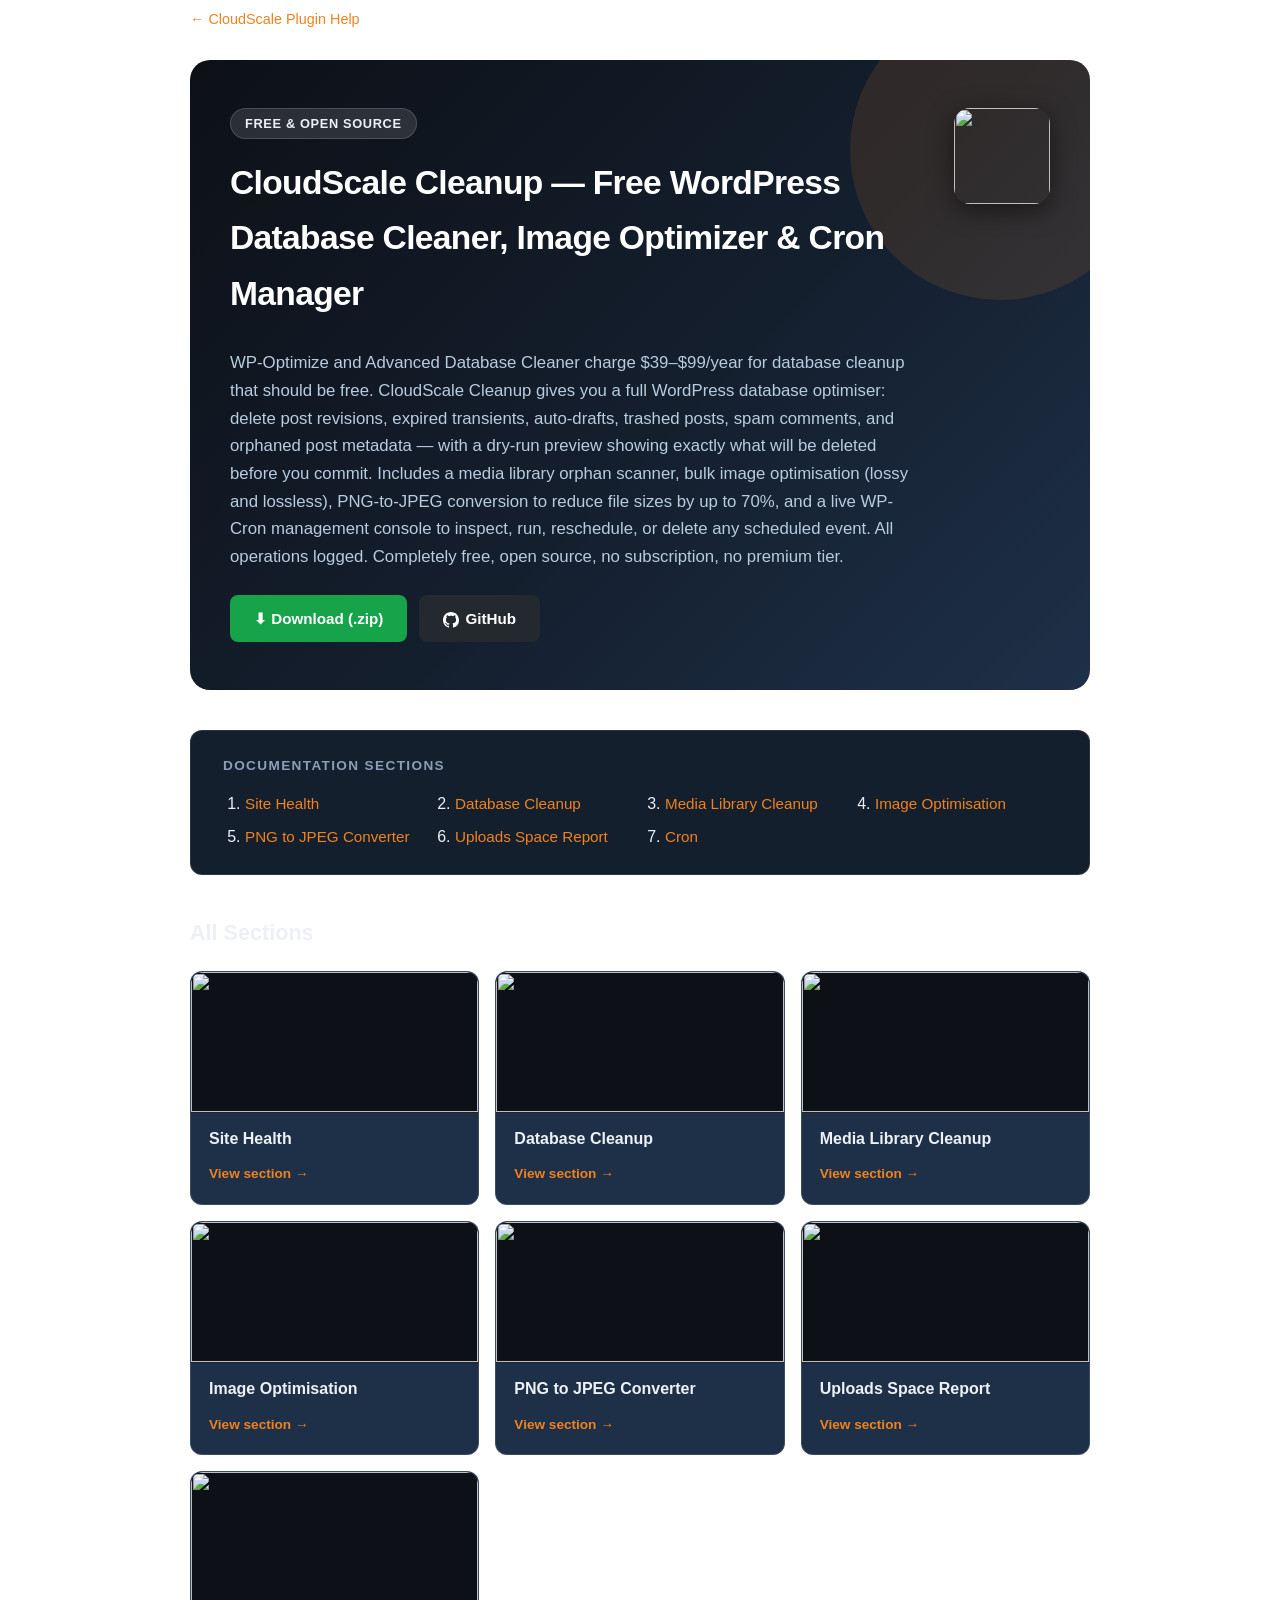
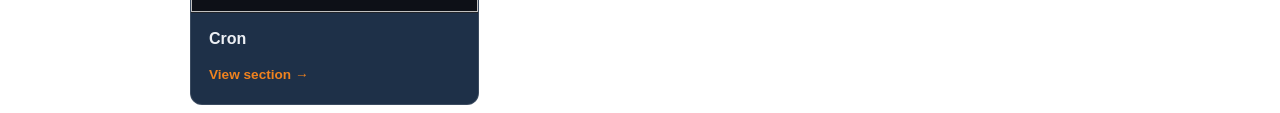
==== commit 63df8207: "chore: version bump to 2.5.75; make PHPCS gate warn-only Co-Authored-By: Claude Sonnet 4.6 <noreply@" ====
--- a/docs/help-page.html
+++ b/docs/help-page.html
@@ -1,422 +1,100 @@
 <!DOCTYPE html>
-<html lang="en"><head><meta charset="UTF-8"><title>CloudScale Cleanup — Free WordPress Database Cleaner, Image Optimizer &amp; Cron Manager — Help</title></head><body>
+<html lang="en"><head><meta charset="UTF-8"><title>CloudScale Cleanup — Free WordPress Database Cleaner, Image Optimizer &amp; Cron Manager, Help</title></head><body>
 <!-- wp:html -->
-<div style="font-family:-apple-system,BlinkMacSystemFont,'Segoe UI',Roboto,sans-serif;color:#1a202c;line-height:1.7;max-width:900px;margin:0 auto;">
-<p style="font-size:.9em;margin-bottom:24px;color:#64748b;"><a href="/wordpress-plugin-help/" style="color:#2563eb;text-decoration:none;font-weight:500;">&#8592; CloudScale WordPress Plugins</a></p>
-<div style="background:linear-gradient(135deg,#0f172a 0%,#1e3a5f 60%,#0e6b8f 100%);color:#fff;border-radius:12px;padding:48px 40px;margin-bottom:40px;position:relative;overflow:hidden;">
-<div style="display:flex;align-items:center;gap:20px;margin-bottom:16px;">
+<div style="font-family:'DM Sans',-apple-system,BlinkMacSystemFont,'Segoe UI',Roboto,sans-serif;color:#edf0f5;line-height:1.65;max-width:900px;margin:0 auto;">
+<p style="font-size:.9em;margin:0 0 28px;color:#8a9fb8;"><a href="/plugin-help/" style="color:#f0821e;text-decoration:none;font-weight:500;">&#8592; CloudScale Plugin Help</a></p>
+<div style="background:linear-gradient(135deg,#0d1017 0%,#141f2e 55%,#1e3048 100%);border-radius:20px;padding:48px 40px;margin-bottom:40px;position:relative;overflow:hidden;">
+<div style="position:absolute;top:-60px;right:-60px;width:300px;height:300px;background:rgba(240,130,30,.12);border-radius:50%;pointer-events:none;"></div>
+<div style="position:relative;display:flex;align-items:flex-start;gap:20px;margin-bottom:16px;">
 <div style="flex:1;min-width:0;">
-<a href="https://github.com/andrewbakercloudscale/wordpress-database-cleanup-plugin" target="_blank" rel="noopener" style="display:inline-block;background:rgba(255,255,255,.15);border-radius:20px;padding:4px 14px;font-size:.8em;font-weight:600;margin-bottom:16px;letter-spacing:.05em;text-transform:uppercase;color:#fff;text-decoration:none;">Free &amp; Open Source</a>
-<h1 style="font-size:2.2em;font-weight:800;margin:0 0 12px;letter-spacing:-.02em;color:#fff;background:transparent;padding:0;border:none;">CloudScale Cleanup — Free WordPress Database Cleaner, Image Optimizer &amp; Cron Manager</h1>
+<a href="https://github.com/andrewbakercloudscale/wordpress-database-cleanup-plugin" target="_blank" rel="noopener" style="display:inline-block;background:rgba(255,255,255,.12);border-radius:20px;padding:4px 14px;font-size:.8em;font-weight:600;margin-bottom:16px;letter-spacing:.05em;text-transform:uppercase;color:#edf0f5;text-decoration:none;border:1px solid rgba(255,255,255,.15);">Free &amp; Open Source</a>
+<h1 style="font-size:2.1em;font-weight:800;margin:0 0 12px;letter-spacing:-.02em;color:#fff;background:transparent;padding:0;border:none;font-family:'Space Grotesk',sans-serif;">CloudScale Cleanup — Free WordPress Database Cleaner, Image Optimizer &amp; Cron Manager</h1>
 </div>
-<img src="https://andrewbaker.ninja/wp-content/uploads/2026/05/CloudScaleCleanup.jpg" alt="" style="flex-shrink:0;width:96px;height:96px;border-radius:16px;box-shadow:0 6px 24px rgba(0,0,0,.4);object-fit:cover;">
+<img src="https://help.cloudscale.consulting/wp-content/uploads/2026/06/CloudScaleCleanup.jpg" alt="" style="flex-shrink:0;width:96px;height:96px;border-radius:16px;box-shadow:0 6px 24px rgba(0,0,0,.5);object-fit:cover;">
 </div>
-<p style="font-size:1.1em;margin:0 0 20px;opacity:.85;max-width:680px;">WP-Optimize and Advanced Database Cleaner charge $39–$99/year for database cleanup that should be free. CloudScale Cleanup gives you a full WordPress database optimiser: delete post revisions, expired transients, auto-drafts, trashed posts, spam comments, and orphaned post metadata — with a dry-run preview showing exactly what will be deleted before you commit. Includes a media library orphan scanner, bulk image optimisation (lossy and lossless), PNG-to-JPEG conversion to reduce file sizes by up to 70%, and a live WP-Cron management console to inspect, run, reschedule, or delete any scheduled event. All operations logged. Completely free, open source, no subscription, no premium tier.</p>
-<div style="display:flex;flex-wrap:wrap;gap:12px;"><a href="https://andrewninjawordpress.s3.af-south-1.amazonaws.com/cloudscale-cleanup.zip" style="display:inline-block;background:#16a34a;color:#fff;padding:12px 26px;border-radius:8px;text-decoration:none;font-size:1em;font-weight:700;letter-spacing:.01em;">&#11015; Download Latest Version (.zip)</a><a href="https://github.com/andrewbakercloudscale/wordpress-database-cleanup-plugin" target="_blank" rel="noopener" style="display:inline-block;background:#24292f;color:#fff;padding:12px 26px;border-radius:8px;text-decoration:none;font-size:1em;font-weight:700;letter-spacing:.01em;"><svg width="16" height="16" viewBox="0 0 16 16" fill="currentColor" style="vertical-align:middle;margin-right:6px;"><path d="M8 0C3.58 0 0 3.58 0 8c0 3.54 2.29 6.53 5.47 7.59.4.07.55-.17.55-.38 0-.19-.01-.82-.01-1.49-2.01.37-2.53-.49-2.69-.94-.09-.23-.48-.94-.82-1.13-.28-.15-.68-.52-.01-.53.63-.01 1.08.58 1.23.82.72 1.21 1.87.87 2.33.66.07-.52.28-.87.51-1.07-1.78-.2-3.64-.89-3.64-3.95 0-.87.31-1.59.82-2.15-.08-.2-.36-1.02.08-2.12 0 0 .67-.21 2.2.82.64-.18 1.32-.27 2-.27.68 0 1.36.09 2 .27 1.53-1.04 2.2-.82 2.2-.82.44 1.1.16 1.92.08 2.12.51.56.82 1.27.82 2.15 0 3.07-1.87 3.75-3.65 3.95.29.25.54.73.54 1.48 0 1.07-.01 1.93-.01 2.2 0 .21.15.46.55.38A8.013 8.013 0 0016 8c0-4.42-3.58-8-8-8z"/></svg> View on GitHub</a></div>
+<p style="font-size:1.05em;margin:0 0 24px;color:#b8cce0;max-width:680px;">WP-Optimize and Advanced Database Cleaner charge $39–$99/year for database cleanup that should be free. CloudScale Cleanup gives you a full WordPress database optimiser: delete post revisions, expired transients, auto-drafts, trashed posts, spam comments, and orphaned post metadata — with a dry-run preview showing exactly what will be deleted before you commit. Includes a media library orphan scanner, bulk image optimisation (lossy and lossless), PNG-to-JPEG conversion to reduce file sizes by up to 70%, and a live WP-Cron management console to inspect, run, reschedule, or delete any scheduled event. All operations logged. Completely free, open source, no subscription, no premium tier.</p>
+<div style="display:flex;flex-wrap:wrap;gap:12px;"><a href="https://andrewninjawordpress.s3.af-south-1.amazonaws.com/cloudscale-cleanup.zip" style="display:inline-block;background:#16a34a;color:#fff;padding:11px 24px;border-radius:8px;text-decoration:none;font-size:.95em;font-weight:700;">&#11015; Download (.zip)</a><a href="https://github.com/andrewbakercloudscale/wordpress-database-cleanup-plugin" target="_blank" rel="noopener" style="display:inline-block;background:#24292f;color:#fff;padding:11px 24px;border-radius:8px;text-decoration:none;font-size:.95em;font-weight:700;"><svg width="16" height="16" viewBox="0 0 16 16" fill="currentColor" style="vertical-align:middle;margin-right:6px;"><path d="M8 0C3.58 0 0 3.58 0 8c0 3.54 2.29 6.53 5.47 7.59.4.07.55-.17.55-.38 0-.19-.01-.82-.01-1.49-2.01.37-2.53-.49-2.69-.94-.09-.23-.48-.94-.82-1.13-.28-.15-.68-.52-.01-.53.63-.01 1.08.58 1.23.82.72 1.21 1.87.87 2.33.66.07-.52.28-.87.51-1.07-1.78-.2-3.64-.89-3.64-3.95 0-.87.31-1.59.82-2.15-.08-.2-.36-1.02.08-2.12 0 0 .67-.21 2.2.82.64-.18 1.32-.27 2-.27.68 0 1.36.09 2 .27 1.53-1.04 2.2-.82 2.2-.82.44 1.1.16 1.92.08 2.12.51.56.82 1.27.82 2.15 0 3.07-1.87 3.75-3.65 3.95.29.25.54.73.54 1.48 0 1.07-.01 1.93-.01 2.2 0 .21.15.46.55.38A8.013 8.013 0 0016 8c0-4.42-3.58-8-8-8z"/></svg>GitHub</a></div>
 </div>
 
-<div style="background:#f8fafc;border:1px solid #e2e8f0;border-radius:10px;padding:28px 36px;margin:32px 0;">
-<div style="font-size:1em;font-weight:700;text-transform:uppercase;letter-spacing:.08em;color:#64748b;margin:0 0 16px;">Contents</div>
-<ol style="display:grid;grid-template-columns:repeat(auto-fit,minmax(160px,1fr));gap:6px 32px;margin:0;padding-left:24px;"><li><a href="#site-health" style="color:#2563eb;text-decoration:none;font-weight:500;font-size:.97em;">Site Health</a></li>
-<li><a href="#db-cleanup" style="color:#2563eb;text-decoration:none;font-weight:500;font-size:.97em;">Database Cleanup</a></li>
-<li><a href="#img-cleanup" style="color:#2563eb;text-decoration:none;font-weight:500;font-size:.97em;">Media Library Cleanup</a></li>
-<li><a href="#img-optimise" style="color:#2563eb;text-decoration:none;font-weight:500;font-size:.97em;">Image Optimisation</a></li>
-<li><a href="#png-to-jpeg" style="color:#2563eb;text-decoration:none;font-weight:500;font-size:.97em;">PNG to JPEG Converter</a></li>
-<li><a href="#cron" style="color:#2563eb;text-decoration:none;font-weight:500;font-size:.97em;">Cron</a></li></ol>
+<div style="background:#141f2e;border:1px solid rgba(255,255,255,.1);border-radius:12px;padding:24px 32px;margin:0 0 40px;">
+<div style="font-size:.85em;font-weight:700;text-transform:uppercase;letter-spacing:.1em;color:#8a9fb8;margin:0 0 14px;">Documentation Sections</div>
+<ol style="display:grid;grid-template-columns:repeat(auto-fit,minmax(160px,1fr));gap:6px 28px;margin:0;padding-left:22px;"><li><a href="https://help.cloudscale.consulting/plugin-help/cleanup-help/site-health/" style="color:#f0821e;text-decoration:none;font-weight:500;font-size:.95em;">Site Health</a></li>
+<li><a href="https://help.cloudscale.consulting/plugin-help/cleanup-help/db-cleanup/" style="color:#f0821e;text-decoration:none;font-weight:500;font-size:.95em;">Database Cleanup</a></li>
+<li><a href="https://help.cloudscale.consulting/plugin-help/cleanup-help/img-cleanup/" style="color:#f0821e;text-decoration:none;font-weight:500;font-size:.95em;">Media Library Cleanup</a></li>
+<li><a href="https://help.cloudscale.consulting/plugin-help/cleanup-help/img-optimise/" style="color:#f0821e;text-decoration:none;font-weight:500;font-size:.95em;">Image Optimisation</a></li>
+<li><a href="https://help.cloudscale.consulting/plugin-help/cleanup-help/png-to-jpeg/" style="color:#f0821e;text-decoration:none;font-weight:500;font-size:.95em;">PNG to JPEG Converter</a></li>
+<li><a href="https://help.cloudscale.consulting/plugin-help/cleanup-help/space-report/" style="color:#f0821e;text-decoration:none;font-weight:500;font-size:.95em;">Uploads Space Report</a></li>
+<li><a href="https://help.cloudscale.consulting/plugin-help/cleanup-help/cron/" style="color:#f0821e;text-decoration:none;font-weight:500;font-size:.95em;">Cron</a></li></ol>
 </div>
-
-<hr style="border:none;border-top:1px solid #e2e8f0;margin:40px 0;"/>
 
 
 
-<div style="margin:36px 0 0;">
-<h3 id="site-health" style="font-size:1.45em;font-weight:700;color:#1e293b;margin:0 0 16px;padding:0 0 10px;border-bottom:2px solid #e2e8f0;border-left:none;border-top:none;border-right:none;display:flex;align-items:center;gap:10px;background:transparent;"><span style="display:inline-block;width:4px;height:1.2em;background:#0e6b8f;border-radius:2px;flex-shrink:0;"></span>Site Health</h3>
-<figure style="margin:20px 0 24px;padding:0;"><img src="https://andrewbaker.ninja/wp-content/uploads/2026/05/panel-site-health-scaled.jpg" alt="CloudScale Cleanup — Free WordPress Database Cleaner, Image Optimizer &amp; Cron Manager — Site Health feature screenshot" loading="lazy" style="max-width:100%;border-radius:8px;border:1px solid #d1d5db;box-shadow:0 4px 20px rgba(0,0,0,.10);display:block;" /></figure>
-<div style="color:#334155;">
-<p>The <strong>Site Health</strong> tab is a live server metrics dashboard. It collects disk storage, CPU, and memory data automatically in the background and presents it as a RAG (Red/Amber/Green) status indicator so you can spot problems before they affect your site.</p>
+<h2 style="font-size:1.35em;font-weight:700;color:#edf0f5;margin:0 0 20px;font-family:'Space Grotesk',sans-serif;background:transparent;padding:0;border:none;">All Sections</h2>
+<div style="display:grid;grid-template-columns:repeat(auto-fill,minmax(240px,1fr));gap:16px;">
+<div style="background:#1e3048;border:1px solid rgba(255,255,255,.13);border-radius:12px;overflow:hidden;display:flex;flex-direction:column;">
+<a href="https://help.cloudscale.consulting/plugin-help/cleanup-help/site-health/" style="text-decoration:none;display:flex;flex-direction:column;flex:1;color:inherit;">
+<div style="position:relative;width:100%;height:140px;overflow:hidden;border-radius:12px 12px 0 0;border-bottom:1px solid rgba(255,255,255,.08);background:#0d1017;"><img src="https://help.cloudscale.consulting/wp-content/uploads/2026/06/panel-site-health-scaled.jpg" alt="" loading="lazy" style="position:absolute;inset:0;width:100%;height:100%;object-fit:cover;object-position:top;display:block;max-width:none;max-height:none;margin:0;padding:0;border-radius:0;"></div><div style="padding:16px 18px 18px;display:flex;flex-direction:column;flex:1;">
+<h3 style="margin:0;font-size:1em;font-weight:700;color:#edf0f5;font-family:'Space Grotesk',sans-serif;line-height:1.3;">Site Health</h3>
 
-<h3 style="font-size:1.1em;font-weight:700;color:#1e293b;margin:1.4em 0 0.5em;background:transparent;">Storage RAG indicator</h3>
-<p>The coloured banner at the top of the tab summarises your storage runway:</p>
-<ul>
-<li><strong>Green</strong> — 6 or more months of disk space remaining at current growth rate.</li>
-<li><strong>Amber</strong> — 3–6 months remaining. Consider running a cleanup or archiving old uploads.</li>
-<li><strong>Red</strong> — under 3 months remaining. Immediate action recommended.</li>
-<li><strong>Grey (Collecting)</strong> — fewer than two weekly snapshots have been recorded yet. The estimate requires at least two data points to calculate a growth rate.</li>
-</ul>
+<span style="display:inline-block;margin-top:14px;color:#f0821e;font-size:.85em;font-weight:600;">View section &#8594;</span>
+</div>
+</a>
+</div>
+<div style="background:#1e3048;border:1px solid rgba(255,255,255,.13);border-radius:12px;overflow:hidden;display:flex;flex-direction:column;">
+<a href="https://help.cloudscale.consulting/plugin-help/cleanup-help/db-cleanup/" style="text-decoration:none;display:flex;flex-direction:column;flex:1;color:inherit;">
+<div style="position:relative;width:100%;height:140px;overflow:hidden;border-radius:12px 12px 0 0;border-bottom:1px solid rgba(255,255,255,.08);background:#0d1017;"><img src="https://help.cloudscale.consulting/wp-content/uploads/2026/06/panel-db-cleanup-scaled.jpg" alt="" loading="lazy" style="position:absolute;inset:0;width:100%;height:100%;object-fit:cover;object-position:top;display:block;max-width:none;max-height:none;margin:0;padding:0;border-radius:0;"></div><div style="padding:16px 18px 18px;display:flex;flex-direction:column;flex:1;">
+<h3 style="margin:0;font-size:1em;font-weight:700;color:#edf0f5;font-family:'Space Grotesk',sans-serif;line-height:1.3;">Database Cleanup</h3>
 
-<h3 style="font-size:1.1em;font-weight:700;color:#1e293b;margin:1.4em 0 0.5em;background:transparent;">Metric groups</h3>
-<p><strong>Disk Storage</strong></p>
-<ul>
-<li><strong>Used</strong> — total disk space consumed by the entire server filesystem.</li>
-<li><strong>Free</strong> — available disk space.</li>
-<li><strong>Total</strong> — total filesystem capacity.</li>
-<li><strong>Database Size</strong> — the combined size of all tables in the WordPress database.</li>
-<li><strong>Growth/Wk</strong> — average weekly storage increase, calculated from up to 3 months of weekly disk snapshots. Shown as "Stable / shrinking" if growth is zero or negative.</li>
-<li><strong>Est. Wks to Full</strong> — at the current growth rate, how many weeks before the disk fills. Shown as "&gt;&gt; 2 Years" when the estimate exceeds 104 weeks. Colour-coded to match the storage RAG.</li>
-</ul>
-<p><strong>Note — local backups inflate the growth figure:</strong> If your backup plugin stores backup files on the same disk (inside <code>wp-content</code> or the server filesystem), each backup run adds to the measured disk usage. This pushes the Growth/Wk figure up and makes the Est. Wks to Full shorter than the real runway. If you store multiple backup generations locally, the growth rate only stabilises once the backup rotation reaches its maximum — at that point old backups are deleted as new ones are created, and net growth flattens. For example, if you allow 5 backup copies and each copy is 2 GB, the disk will grow by ~10 GB before the rotation kicks in and growth levels off. The Est. Wks to Full will appear alarming until that equilibrium is reached. The most accurate solution is to store backups on an external destination (S3, remote FTP, cloud) — tools like <strong>CloudScale Backup</strong> can be configured with a maximum number of retained copies so that once the limit is reached, the oldest backup is deleted before the new one is written, keeping net disk growth at zero from backups.</p>
-<p><strong>CPU</strong></p>
-<ul>
-<li><strong>Now</strong> — current CPU usage percentage, with the load average in parentheses when sysstat is available.</li>
-<li><strong>24h Peak</strong> — highest CPU usage recorded in the last 24 hours.</li>
-<li><strong>7d Peak</strong> — highest CPU usage recorded in the last 7 days.</li>
-</ul>
-<p><strong>Memory</strong></p>
-<ul>
-<li><strong>Now</strong> — current memory usage percentage with used/total bytes.</li>
-<li><strong>24h Peak</strong> — highest memory usage in the last 24 hours.</li>
-<li><strong>7d Peak</strong> — highest memory usage in the last 7 days.</li>
-</ul>
-<p><strong>Autoload RAG</strong> — a separate indicator in the dashboard header tile shows the current WordPress autoload size (the data loaded from <code>wp_options</code> on every page request). Green = healthy, amber = elevated, red = excessive. This is a quick-glance signal to visit the Database Cleanup tab's Autoloaded Options panel.</p>
+<span style="display:inline-block;margin-top:14px;color:#f0821e;font-size:.85em;font-weight:600;">View section &#8594;</span>
+</div>
+</a>
+</div>
+<div style="background:#1e3048;border:1px solid rgba(255,255,255,.13);border-radius:12px;overflow:hidden;display:flex;flex-direction:column;">
+<a href="https://help.cloudscale.consulting/plugin-help/cleanup-help/img-cleanup/" style="text-decoration:none;display:flex;flex-direction:column;flex:1;color:inherit;">
+<div style="position:relative;width:100%;height:140px;overflow:hidden;border-radius:12px 12px 0 0;border-bottom:1px solid rgba(255,255,255,.08);background:#0d1017;"><img src="https://help.cloudscale.consulting/wp-content/uploads/2026/06/panel-img-cleanup-scaled.jpg" alt="" loading="lazy" style="position:absolute;inset:0;width:100%;height:100%;object-fit:cover;object-position:top;display:block;max-width:none;max-height:none;margin:0;padding:0;border-radius:0;"></div><div style="padding:16px 18px 18px;display:flex;flex-direction:column;flex:1;">
+<h3 style="margin:0;font-size:1em;font-weight:700;color:#edf0f5;font-family:'Space Grotesk',sans-serif;line-height:1.3;">Media Library Cleanup</h3>
 
-<h3 style="font-size:1.1em;font-weight:700;color:#1e293b;margin:1.4em 0 0.5em;background:transparent;">Data collection</h3>
-<p>Metrics are collected automatically by two WordPress Cron jobs registered by the plugin:</p>
-<ul>
-<li><strong>Hourly</strong> (<code>csc_health_hourly_collect</code>) — records current CPU percentage and memory percentage. Up to 180 days of hourly samples are stored.</li>
-<li><strong>Weekly</strong> (<code>csc_health_weekly_snapshot</code>) — records disk used, disk free, disk total, and database size. Up to 3 months of weekly snapshots are stored.</li>
-</ul>
-<p>All data is stored in <code>wp_options</code> with <code>autoload=no</code> so it does not add to the per-request payload. No data leaves your server.</p>
+<span style="display:inline-block;margin-top:14px;color:#f0821e;font-size:.85em;font-weight:600;">View section &#8594;</span>
+</div>
+</a>
+</div>
+<div style="background:#1e3048;border:1px solid rgba(255,255,255,.13);border-radius:12px;overflow:hidden;display:flex;flex-direction:column;">
+<a href="https://help.cloudscale.consulting/plugin-help/cleanup-help/img-optimise/" style="text-decoration:none;display:flex;flex-direction:column;flex:1;color:inherit;">
+<div style="position:relative;width:100%;height:140px;overflow:hidden;border-radius:12px 12px 0 0;border-bottom:1px solid rgba(255,255,255,.08);background:#0d1017;"><img src="https://help.cloudscale.consulting/wp-content/uploads/2026/06/panel-img-optimise-scaled.jpg" alt="" loading="lazy" style="position:absolute;inset:0;width:100%;height:100%;object-fit:cover;object-position:top;display:block;max-width:none;max-height:none;margin:0;padding:0;border-radius:0;"></div><div style="padding:16px 18px 18px;display:flex;flex-direction:column;flex:1;">
+<h3 style="margin:0;font-size:1em;font-weight:700;color:#edf0f5;font-family:'Space Grotesk',sans-serif;line-height:1.3;">Image Optimisation</h3>
 
-<h3 style="font-size:1.1em;font-weight:700;color:#1e293b;margin:1.4em 0 0.5em;background:transparent;">Buttons</h3>
-<ul>
-<li><strong>Refresh</strong> — reloads the dashboard from stored data without running a new collection job.</li>
-<li><strong>Collect Metrics Now</strong> — immediately fires both the hourly and weekly collection jobs. Use this on a fresh install to seed the first data points instead of waiting for the scheduled cron to run. A confirmation modal explains what will happen.</li>
-<li><strong>Test Sysstat</strong> — runs a server-side check to determine whether the <code>sar</code> command from the <code>sysstat</code> package is installed, active, and returning data. Results are shown inline with colour-coded status and, where applicable, installation instructions.</li>
-</ul>
+<span style="display:inline-block;margin-top:14px;color:#f0821e;font-size:.85em;font-weight:600;">View section &#8594;</span>
+</div>
+</a>
+</div>
+<div style="background:#1e3048;border:1px solid rgba(255,255,255,.13);border-radius:12px;overflow:hidden;display:flex;flex-direction:column;">
+<a href="https://help.cloudscale.consulting/plugin-help/cleanup-help/png-to-jpeg/" style="text-decoration:none;display:flex;flex-direction:column;flex:1;color:inherit;">
+<div style="position:relative;width:100%;height:140px;overflow:hidden;border-radius:12px 12px 0 0;border-bottom:1px solid rgba(255,255,255,.08);background:#0d1017;"><img src="https://help.cloudscale.consulting/wp-content/uploads/2026/06/panel-png-to-jpeg-scaled.jpg" alt="" loading="lazy" style="position:absolute;inset:0;width:100%;height:100%;object-fit:cover;object-position:top;display:block;max-width:none;max-height:none;margin:0;padding:0;border-radius:0;"></div><div style="padding:16px 18px 18px;display:flex;flex-direction:column;flex:1;">
+<h3 style="margin:0;font-size:1em;font-weight:700;color:#edf0f5;font-family:'Space Grotesk',sans-serif;line-height:1.3;">PNG to JPEG Converter</h3>
 
-<h3 style="font-size:1.1em;font-weight:700;color:#1e293b;margin:1.4em 0 0.5em;background:transparent;">sysstat (sar) — accurate CPU and memory peaks</h3>
-<p>Without sysstat, the plugin takes an instantaneous snapshot of the load average from <code>/proc/loadavg</code> and memory from <code>/proc/meminfo</code> at the exact moment the hourly cron job runs. On a quiet server these snapshots are often 0% because they capture a single idle second rather than the busiest period of the last hour.</p>
-<p><code>sysstat</code> samples the system continuously every 10 minutes and writes the data to <code>/var/log/sa/</code>. When it is installed and active, the plugin queries <code>sar</code> for the actual per-minute maximum over the past 60 minutes — a far more accurate representation of real CPU and memory usage.</p>
+<span style="display:inline-block;margin-top:14px;color:#f0821e;font-size:.85em;font-weight:600;">View section &#8594;</span>
+</div>
+</a>
+</div>
+<div style="background:#1e3048;border:1px solid rgba(255,255,255,.13);border-radius:12px;overflow:hidden;display:flex;flex-direction:column;">
+<a href="https://help.cloudscale.consulting/plugin-help/cleanup-help/space-report/" style="text-decoration:none;display:flex;flex-direction:column;flex:1;color:inherit;">
+<div style="position:relative;width:100%;height:140px;overflow:hidden;border-radius:12px 12px 0 0;border-bottom:1px solid rgba(255,255,255,.08);background:#0d1017;"><img src="https://help.cloudscale.consulting/wp-content/uploads/2026/06/panel-space-report-scaled.jpg" alt="" loading="lazy" style="position:absolute;inset:0;width:100%;height:100%;object-fit:cover;object-position:top;display:block;max-width:none;max-height:none;margin:0;padding:0;border-radius:0;"></div><div style="padding:16px 18px 18px;display:flex;flex-direction:column;flex:1;">
+<h3 style="margin:0;font-size:1em;font-weight:700;color:#edf0f5;font-family:'Space Grotesk',sans-serif;line-height:1.3;">Uploads Space Report</h3>
 
-<p>Install and enable on Amazon Linux / RHEL:</p>
-<pre><code>sudo yum install sysstat -y
-sudo systemctl enable sysstat &amp;&amp; sudo systemctl start sysstat
-sudo systemctl enable sysstat-collect.timer &amp;&amp; sudo systemctl start sysstat-collect.timer</code></pre>
+<span style="display:inline-block;margin-top:14px;color:#f0821e;font-size:.85em;font-weight:600;">View section &#8594;</span>
+</div>
+</a>
+</div>
+<div style="background:#1e3048;border:1px solid rgba(255,255,255,.13);border-radius:12px;overflow:hidden;display:flex;flex-direction:column;">
+<a href="https://help.cloudscale.consulting/plugin-help/cleanup-help/cron/" style="text-decoration:none;display:flex;flex-direction:column;flex:1;color:inherit;">
+<div style="position:relative;width:100%;height:140px;overflow:hidden;border-radius:12px 12px 0 0;border-bottom:1px solid rgba(255,255,255,.08);background:#0d1017;"><img src="https://help.cloudscale.consulting/wp-content/uploads/2026/06/panel-settings-scaled.jpg" alt="" loading="lazy" style="position:absolute;inset:0;width:100%;height:100%;object-fit:cover;object-position:top;display:block;max-width:none;max-height:none;margin:0;padding:0;border-radius:0;"></div><div style="padding:16px 18px 18px;display:flex;flex-direction:column;flex:1;">
+<h3 style="margin:0;font-size:1em;font-weight:700;color:#edf0f5;font-family:'Space Grotesk',sans-serif;line-height:1.3;">Cron</h3>
 
-<p>Install and enable on Ubuntu / Debian:</p>
-<pre><code>sudo apt install sysstat -y
-sudo systemctl enable sysstat &amp;&amp; sudo systemctl start sysstat
-sudo systemctl enable sysstat-collect.timer &amp;&amp; sudo systemctl start sysstat-collect.timer</code></pre>
-
-<p>Verify data is being collected:</p>
-<pre><code>LC_ALL=C /usr/bin/sar -u 2&gt;&amp;1 | tail -5</code></pre>
-<p>You should see rows of CPU timestamps and percentages. If you see only a header with no data rows, the <code>sysstat-collect.timer</code> is not running. On Amazon Linux 2023, enabling the <code>sysstat</code> service alone is not sufficient — the collect timer must also be enabled separately. Use the <strong>Test Sysstat</strong> button to confirm the plugin can read data successfully.</p></div>
+<span style="display:inline-block;margin-top:14px;color:#f0821e;font-size:.85em;font-weight:600;">View section &#8594;</span>
 </div>
-<hr style="border:none;border-top:1px solid #e2e8f0;margin:40px 0;"/>
-
-<div style="margin:36px 0 0;">
-<h3 id="db-cleanup" style="font-size:1.45em;font-weight:700;color:#1e293b;margin:0 0 16px;padding:0 0 10px;border-bottom:2px solid #e2e8f0;border-left:none;border-top:none;border-right:none;display:flex;align-items:center;gap:10px;background:transparent;"><span style="display:inline-block;width:4px;height:1.2em;background:#0e6b8f;border-radius:2px;flex-shrink:0;"></span>Database Cleanup</h3>
-<figure style="margin:20px 0 24px;padding:0;"><img src="https://andrewbaker.ninja/wp-content/uploads/2026/05/panel-db-cleanup-scaled.jpg" alt="CloudScale Cleanup — Free WordPress Database Cleaner, Image Optimizer &amp; Cron Manager — Database Cleanup feature screenshot" loading="lazy" style="max-width:100%;border-radius:8px;border:1px solid #d1d5db;box-shadow:0 4px 20px rgba(0,0,0,.10);display:block;" /></figure>
-<div style="color:#334155;">
-<div style="background:#f0f9ff;border-left:4px solid #0e6b8f;padding:18px 22px;border-radius:0 8px 8px 0;margin-bottom:28px;">
-<h2 style="margin:0 0 10px;font-size:1.3em;font-weight:700;color:#0f172a;background:transparent;">Why CloudScale Cleanup?</h2>
-<p style="margin:0 0 10px;">WordPress databases grow silently. Post revisions, expired transients, spam comments, orphaned metadata, and unused term relationships accumulate over months and years. On a busy site the database can balloon to 10× its necessary size, slowing every query and inflating every backup.</p>
-<p style="margin:0 0 10px;">WP-Optimize locks most of its cleanup options behind a $39/year paywall. Advanced Database Cleaner charges $49/year. CloudScale Cleanup does everything they do — and adds media library orphan detection, image optimisation, and cron management — at zero cost.</p>
-<p style="margin:0;"><strong>Every operation has a dry-run preview mode.</strong> You see exactly what will be deleted before anything is removed. No data leaves your server.</p>
+</a>
 </div>
-
-<p>The <strong>Database Cleanup</strong> tab contains four panels, each targeting a different category of database bloat. Use the <strong>Explain…</strong> button in each panel header to get a description of every item type.</p>
-
-<h3 style="font-size:1.1em;font-weight:700;color:#1e293b;margin:1.4em 0 0.5em;background:transparent;">Main Cleanup</h3>
-<p>Removes accumulated junk rows from your WordPress database that slow down queries and inflate backup sizes. On a WordPress site with 3–5 years of active editing, these items routinely account for 30–70% of total database size.</p>
-<p><strong>Always run Dry Run first.</strong> It shows exactly what will be deleted (with row counts per category) without making any changes. Cleanup then runs in batches of 50 rows per AJAX request, with the remaining queue stored in a transient between requests — so no single PHP request can time out regardless of how much data needs processing.</p>
-
-<p><strong>Item types and the database tables affected:</strong></p>
-<ul>
-<li><strong>Post revisions</strong> (<code>wp_posts</code> where <code>post_type = 'revision'</code>, plus <code>wp_postmeta</code>) — WordPress saves a revision on every manual save and autosave. A single post edited 50 times generates 50 revision rows. A configurable age threshold controls which revisions are eligible; fresh revisions are never touched.</li>
-<li><strong>Draft posts</strong> (<code>wp_posts</code> where <code>post_status = 'draft'</code>) — posts saved as drafts but never published. Age threshold configurable; recent drafts are protected.</li>
-<li><strong>Trashed posts</strong> (<code>wp_posts</code> where <code>post_status = 'trash'</code>) — content moved to the Trash. WordPress does not auto-purge trash by default.</li>
-<li><strong>Auto-drafts</strong> (<code>wp_posts</code> where <code>post_status = 'auto-draft'</code>) — created by Gutenberg every time you open the Add New Post screen. Accumulate invisibly with no user action required.</li>
-<li><strong>Spam comments</strong> (<code>wp_comments</code> where <code>comment_approved = 'spam'</code>) — high-traffic sites accumulate tens of thousands.</li>
-<li><strong>Trashed comments</strong> (<code>wp_comments</code> where <code>comment_approved = 'trash'</code>).</li>
-<li><strong>Expired transients</strong> (<code>wp_options</code> rows matching <code>_transient_timeout_%</code> whose value is in the past, plus their corresponding <code>_transient_%</code> rows) — on sites using a persistent object cache (Redis, Memcached) transients are stored there instead; this cleanup is a no-op in that case.</li>
-<li><strong>Orphaned post meta</strong> (<code>wp_postmeta</code> rows whose <code>post_id</code> no longer exists in <code>wp_posts</code>) — generated when posts are force-deleted without triggering the standard WordPress delete hook.</li>
-<li><strong>Orphaned user meta</strong> (<code>wp_usermeta</code> rows whose <code>user_id</code> no longer exists in <code>wp_users</code>) — accumulates when users are removed directly from the database rather than through WordPress.</li>
-</ul>
-
-<p>Each item type has an independent toggle — green means included in the next run, grey means skipped. Toggle states are saved and respected by both Dry Run and the actual cleanup. All output appears in the <strong>Database Console</strong>: a dark terminal panel at the bottom of the tab that logs every step with row counts. Use <strong>Copy</strong> to export the full log.</p>
-
-<h3 style="font-size:1.1em;font-weight:700;color:#1e293b;margin:1.4em 0 0.5em;background:transparent;">Cleanup Thresholds</h3>
-<p>Every time-based item type has a configurable age cutoff in days. Items newer than the threshold are never touched, even if their status would otherwise qualify them for deletion. Defaults are conservative:</p>
-<ul>
-<li>Post revisions: 30 days</li>
-<li>Draft posts: 90 days</li>
-<li>Trashed posts: 30 days</li>
-<li>Auto-drafts: 7 days</li>
-<li>Spam comments: 30 days</li>
-<li>Trashed comments: 30 days</li>
-</ul>
-<p>Adjust these to match your workflow, then click <strong>Save Settings</strong>.</p>
-
-<h3 style="font-size:1.1em;font-weight:700;color:#1e293b;margin:1.4em 0 0.5em;background:transparent;">Autoloaded Options</h3>
-<p>WordPress loads every row in <code>wp_options</code> marked <code>autoload = yes</code> on <strong>every page request</strong> — including pages that never use those values. Plugins add rows here for caching and configuration but often forget to clean up expired or stale entries. On a site with many installed plugins, autoloaded data can reach 500 KB–2 MB, adding measurable overhead to every single request.</p>
-<p>The panel shows the current autoload size with a RAG badge (green = healthy, amber = elevated, red = excessive) and lists the largest individual rows by size.</p>
-<p><strong>What the cleanup does:</strong></p>
-<ul>
-<li><strong>Deletes expired transients</strong> — removes transient rows whose timeout has already passed. Identical to the main cleanup's transient deletion but scoped specifically to autoloaded rows.</li>
-<li><strong>Disables autoload on live transients</strong> — transient rows that haven't yet expired don't need to be autoloaded. WordPress fetches them on demand when a plugin calls <code>get_transient()</code>. Setting <code>autoload = no</code> removes them from the per-request payload without deleting any data or breaking any plugin.</li>
-</ul>
-<p>This cleanup is non-destructive — no valid plugin data is removed or altered. Run <strong>Dry Run — Preview</strong> first to see the current size breakdown before applying.</p>
-
-<h3 style="font-size:1.1em;font-weight:700;color:#1e293b;margin:1.4em 0 0.5em;background:transparent;">Orphaned Plugin Options</h3>
-<p>When a plugin is deleted without a proper uninstall routine, its configuration rows remain in <code>wp_options</code> forever — including autoloaded rows that bloat every page request. WordPress never removes these automatically.</p>
-<p>The Orphaned Plugin Options panel scans <code>wp_options</code> using prefix matching against a built-in list of known plugin slugs. Rows whose option name prefix matches a plugin that is no longer installed are flagged. Results appear as a checklist — rows matched by a known plugin prefix are pre-selected; unrecognised prefixes are unchecked for manual review.</p>
-<p><strong>Always review results carefully before deleting.</strong> Some plugins use option names that don't obviously match their slug. Uncheck anything you're unsure about. The panel uses a recycle bin so no deletion is permanent by default:</p>
-<ul>
-<li><strong>Scan for Orphans</strong> — runs the detection scan and displays results. No changes are made.</li>
-<li><strong>Move to Recycle Bin</strong> — moves selected rows to a temporary holding area (stored in a separate <code>wp_options</code> key). Original values are fully preserved.</li>
-<li><strong>View</strong> — shows all items currently in the recycle bin with their names and values.</li>
-<li><strong>Restore All</strong> — moves all recycled options back to their original state.</li>
-<li><strong>Empty Bin</strong> — permanently removes all recycled rows. This cannot be undone.</li>
-</ul>
-
-<h3 style="font-size:1.1em;font-weight:700;color:#1e293b;margin:1.4em 0 0.5em;background:transparent;">Table Overhead Repair</h3>
-<p>Every time WordPress deletes rows, MySQL/InnoDB marks that space as free but does not immediately return it to the filesystem. Over time, tables accumulate fragmented gaps that waste disk space and slow down full-table scans used by queries that don't have a covering index.</p>
-<p><code>OPTIMIZE TABLE</code> physically rewrites each table, reclaiming the free space. On InnoDB (the default MySQL storage engine for WordPress installations), this runs online on MySQL 5.6+ with no table locks and no downtime.</p>
-<p>The panel shows current total overhead across all tables with a RAG badge (green = negligible, amber = moderate, red = significant). Run <strong>Dry Run — Preview</strong> first to see a per-table breakdown before repairing.</p>
-
-<h3 style="font-size:1.1em;font-weight:700;color:#1e293b;margin:1.4em 0 0.5em;background:transparent;">Scheduled Database Cleanup</h3>
-<p>When enabled, the plugin registers a WordPress Cron job that runs the full database cleanup automatically on the selected days at the configured hour — without requiring you to log in.</p>
-<ul>
-<li><strong>Day selection</strong> — choose one or more days per week. Default: Monday, Wednesday, Friday.</li>
-<li><strong>Hour</strong> — server local time (0–23). Most cloud VPS hosts default to UTC.</li>
-<li><strong>Auto-reschedule</strong> — after each run, the plugin automatically registers the next execution so the schedule stays active indefinitely.</li>
-</ul>
-<p>The Cron tab shows the current status and next run time for this job. See the Cron tab documentation for information about real server cron setup and how to avoid the limitations of WordPress pseudo-cron on low-traffic sites.</p></div>
 </div>
-<hr style="border:none;border-top:1px solid #e2e8f0;margin:40px 0;"/>
-
-<div style="margin:36px 0 0;">
-<h3 id="img-cleanup" style="font-size:1.45em;font-weight:700;color:#1e293b;margin:0 0 16px;padding:0 0 10px;border-bottom:2px solid #e2e8f0;border-left:none;border-top:none;border-right:none;display:flex;align-items:center;gap:10px;background:transparent;"><span style="display:inline-block;width:4px;height:1.2em;background:#0e6b8f;border-radius:2px;flex-shrink:0;"></span>Media Library Cleanup</h3>
-<figure style="margin:20px 0 24px;padding:0;"><img src="https://andrewbaker.ninja/wp-content/uploads/2026/05/panel-img-cleanup-scaled.jpg" alt="CloudScale Cleanup — Free WordPress Database Cleaner, Image Optimizer &amp; Cron Manager — Media Library Cleanup feature screenshot" loading="lazy" style="max-width:100%;border-radius:8px;border:1px solid #d1d5db;box-shadow:0 4px 20px rgba(0,0,0,.10);display:block;" /></figure>
-<div style="color:#334155;">
-<p>The <strong>Media Library Cleanup</strong> tab identifies and safely removes media attachments and upload files that are no longer used, freeing disk space and reducing backup sizes. All removal operations use a recycle bin — nothing is permanently deleted until you explicitly choose to empty it.</p>
-
-<h3 style="font-size:1.1em;font-weight:700;color:#1e293b;margin:1.4em 0 0.5em;background:transparent;">Unused Media</h3>
-<p>Finds attachments that exist in the WordPress database but are not referenced anywhere on the site. The scan checks all of these locations for every attachment:</p>
-<ul>
-<li><strong>Post content</strong> (<code>wp_posts.post_content</code>) — direct <code>&lt;img&gt;</code> tags, Gutenberg block attributes, and shortcode references.</li>
-<li><strong>Post meta</strong> (<code>wp_postmeta</code>) — featured image (<code>_thumbnail_id</code>), WooCommerce product gallery images (<code>_product_image_gallery</code>), and any meta value containing the attachment ID or its URL.</li>
-<li><strong>Options</strong> (<code>wp_options</code>) — widget configurations, theme customizer settings, and site logo/icon settings.</li>
-<li><strong>Site logo and site icon</strong> — always protected regardless of whether they appear elsewhere.</li>
-</ul>
-<p>Note: some page builders and slider plugins store image references in custom tables not covered by this scan. When in doubt, move items to the recycle bin and use <strong>View Recycle Bin</strong> to restore anything needed later.</p>
-
-<p><strong>Workflow:</strong></p>
-<ol>
-<li><strong>Dry Run — Preview</strong> — scans the media library and lists all attachments flagged as unreferenced. Review the list carefully. No files are moved at this stage.</li>
-<li><strong>Move to Recycle</strong> — moves flagged attachments to a protected recycle bin folder. The original file, all generated thumbnail sizes, the database record, and all attachment metadata are preserved. Processing runs at 10 attachments per AJAX request to stay within PHP memory limits on any server.</li>
-</ol>
-
-<p><strong>Recycle bin actions (shown after a move):</strong></p>
-<ul>
-<li><strong>Restore All</strong> — moves all recycled media back to the active media library, exactly as before the move. Database records are re-inserted.</li>
-<li><strong>Permanently Delete</strong> — removes recycled files from disk and their database records permanently. This cannot be undone. Always confirm the recycle bin contains only items you want to lose.</li>
-<li><strong>View Recycle Bin</strong> — opens a modal listing all recycled attachments with filenames and original sizes, so you can verify before committing to permanent deletion.</li>
-</ul>
-<p>The recycle bin persists between page loads. Items remain recycled until you either restore or permanently delete them.</p>
-
-<h3 style="font-size:1.1em;font-weight:700;color:#1e293b;margin:1.4em 0 0.5em;background:transparent;">Unregistered Files</h3>
-<p>Finds files that exist physically on disk inside <code>wp-content/uploads</code> but have no corresponding record in the WordPress media library. These are different from unused media: unused media has a database record with no content references; unregistered files have no database record at all.</p>
-<p>Common causes:</p>
-<ul>
-<li>Files uploaded via FTP without being registered in WordPress.</li>
-<li>Partially completed uploads that left temporary files on disk.</li>
-<li>Images imported from another CMS without running the media importer.</li>
-<li>Files left behind by deleted plugins that created their own upload subdirectories.</li>
-</ul>
-<p>Use the file type filter pills — <strong>Images</strong>, <strong>Documents</strong>, <strong>Video</strong>, <strong>Audio</strong> — to include or exclude each category before scanning. The same Dry Run → Move to Recycle → Restore / Permanently Delete workflow applies as for Unused Media.</p>
-
-<h3 style="font-size:1.1em;font-weight:700;color:#1e293b;margin:1.4em 0 0.5em;background:transparent;">Broken Image Links</h3>
-<p>A read-only scan that checks all published posts and pages for <code>&lt;img&gt;</code> tags referencing files in your uploads directory and verifies each file actually exists on disk. Detects broken images caused by deleted files, renamed files, failed optimisation runs, or incomplete migrations.</p>
-<p>Results show the post title, the missing file path, and the post edit URL so you can fix the content directly. Use <strong>Copy Results</strong> to export the full list for bulk repair.</p>
-
-<h3 style="font-size:1.1em;font-weight:700;color:#1e293b;margin:1.4em 0 0.5em;background:transparent;">Scheduled Media Cleanup</h3>
-<p>When enabled, automatically runs the unused media cleanup on the selected days at the configured hour. Flagged attachments are moved to the media recycle bin — not permanently deleted. The same detection logic as the manual scan is used; the site logo and site icon are always protected. After each run the next execution is automatically registered.</p></div>
-</div>
-<hr style="border:none;border-top:1px solid #e2e8f0;margin:40px 0;"/>
-
-<div style="margin:36px 0 0;">
-<h3 id="img-optimise" style="font-size:1.45em;font-weight:700;color:#1e293b;margin:0 0 16px;padding:0 0 10px;border-bottom:2px solid #e2e8f0;border-left:none;border-top:none;border-right:none;display:flex;align-items:center;gap:10px;background:transparent;"><span style="display:inline-block;width:4px;height:1.2em;background:#0e6b8f;border-radius:2px;flex-shrink:0;"></span>Image Optimisation</h3>
-<figure style="margin:20px 0 24px;padding:0;"><img src="https://andrewbaker.ninja/wp-content/uploads/2026/05/panel-img-optimise-scaled.jpg" alt="CloudScale Cleanup — Free WordPress Database Cleaner, Image Optimizer &amp; Cron Manager — Image Optimisation feature screenshot" loading="lazy" style="max-width:100%;border-radius:8px;border:1px solid #d1d5db;box-shadow:0 4px 20px rgba(0,0,0,.10);display:block;" /></figure>
-<div style="color:#334155;">
-<p>The <strong>Image Optimisation</strong> tab reduces the on-disk file size of images already in your media library using PHP's GD or Imagick library. No external service, API key, or data transfer is involved — all processing runs locally on your server.</p>
-
-<h3 style="font-size:1.1em;font-weight:700;color:#1e293b;margin:1.4em 0 0.5em;background:transparent;">How it works</h3>
-<p>The optimiser processes original uploaded images in two passes:</p>
-<ol>
-<li><strong>Resize</strong> — any image whose width or height exceeds the configured maximum is scaled down proportionally. The aspect ratio is preserved. Smaller images are left untouched.</li>
-<li><strong>Recompress</strong> — the image is re-saved as JPEG at the configured quality level. PNG images are left as PNG unless the <em>Convert non-transparent PNGs to JPEG</em> setting is enabled on the Settings tab.</li>
-</ol>
-<p>After each image is processed, all registered WordPress thumbnail sizes are regenerated from the new optimised original to ensure every size on the site stays consistent.</p>
-<p>Processing runs at 5 images per AJAX request. The JavaScript engine queues all images and fires requests in sequence until the entire library has been processed, showing a live progress bar and per-image savings in the console.</p>
-
-<p><strong>Always run Dry Run first.</strong> The dry run previews estimated file size savings for each image (resize savings, recompress savings, and total) without modifying any files. Check the savings column to identify images where the gain is marginal before committing.</p>
-
-<p><strong>Important:</strong> this operation modifies original image files on disk. Take a full backup of your <code>wp-content/uploads</code> directory before running on a production site. WordPress 5.3+ automatically preserves a <code>-scaled</code> backup copy of very large originals, but this is not a full backup.</p>
-
-<h3 style="font-size:1.1em;font-weight:700;color:#1e293b;margin:1.4em 0 0.5em;background:transparent;">Optimisation Settings</h3>
-<ul>
-<li><strong>Maximum width (px)</strong> — any image wider than this value is scaled down proportionally. The height is recalculated to preserve aspect ratio. Default: 1920 px. If your theme never displays images wider than 1200 px, setting this to 1200 will produce better storage savings.</li>
-<li><strong>Maximum height (px)</strong> — any image taller than this value is scaled down. Default: 1080 px.</li>
-<li><strong>JPEG quality (1–100)</strong> — controls JPEG compression when saving. 80–85 is the recommended range for web photography. Default: 82. Below 70 introduces visible banding in gradients. Above 90 produces diminishing returns with disproportionately larger file sizes.</li>
-<li><strong>Convert non-transparent PNGs to JPEG</strong> — when enabled, PNG files without an alpha-channel are converted to JPEG. PNG files with any transparency pixel are automatically detected and skipped to prevent white-box artefacts. Typical size reduction for photographic PNGs: 40–70%. WordPress attachment metadata (post record, URLs, thumbnail paths) is updated so all existing references continue to work. This setting lives on the Optimisation Settings panel on this tab.</li>
-</ul>
-
-<h3 style="font-size:1.1em;font-weight:700;color:#1e293b;margin:1.4em 0 0.5em;background:transparent;">Conversion Settings (PNG to JPEG inline conversion)</h3>
-<p>The same PNG-to-JPEG conversion setting available on the Image Optimisation tab also appears here as a toggle. When enabled it applies during every optimisation run — not only to newly uploaded images but to the entire media library.</p>
-
-<h3 style="font-size:1.1em;font-weight:700;color:#1e293b;margin:1.4em 0 0.5em;background:transparent;">Server requirements</h3>
-<ul>
-<li>PHP 7.4+ with GD compiled with JPEG and PNG support, or the Imagick extension.</li>
-<li>Check with: <code>php -m | grep -i "gd|imagick"</code></li>
-<li>Minimum recommended <code>memory_limit</code>: 128 MB for standard images; 256 MB for images larger than 5000 × 5000 px.</li>
-<li>No external network access required.</li>
-</ul></div>
-</div>
-<hr style="border:none;border-top:1px solid #e2e8f0;margin:40px 0;"/>
-
-<div style="margin:36px 0 0;">
-<h3 id="png-to-jpeg" style="font-size:1.45em;font-weight:700;color:#1e293b;margin:0 0 16px;padding:0 0 10px;border-bottom:2px solid #e2e8f0;border-left:none;border-top:none;border-right:none;display:flex;align-items:center;gap:10px;background:transparent;"><span style="display:inline-block;width:4px;height:1.2em;background:#0e6b8f;border-radius:2px;flex-shrink:0;"></span>PNG to JPEG Converter</h3>
-<figure style="margin:20px 0 24px;padding:0;"><img src="https://andrewbaker.ninja/wp-content/uploads/2026/05/panel-png-to-jpeg-scaled.jpg" alt="CloudScale Cleanup — Free WordPress Database Cleaner, Image Optimizer &amp; Cron Manager — PNG to JPEG Converter feature screenshot" loading="lazy" style="max-width:100%;border-radius:8px;border:1px solid #d1d5db;box-shadow:0 4px 20px rgba(0,0,0,.10);display:block;" /></figure>
-<div style="color:#334155;">
-<p>The <strong>PNG to JPEG</strong> tab is a standalone drag-and-drop converter that takes PNG files from your local computer, converts them to JPEG server-side, and optionally saves the result directly into your WordPress media library — without modifying any existing media library files.</p>
-<p>This is intended for pre-processing new images before uploading them, not for batch-converting your existing library (use the Image Optimisation tab for that).</p>
-
-<h3 style="font-size:1.1em;font-weight:700;color:#1e293b;margin:1.4em 0 0.5em;background:transparent;">How to use it</h3>
-<ol>
-<li><strong>Configure settings</strong> — set your JPEG quality, choose an output size preset or enter custom dimensions, and adjust the chunk size if your server has strict upload limits.</li>
-<li><strong>Add files</strong> — drag one or more PNG files onto the upload area, or click <strong>Browse</strong>. Multiple files can be queued at once.</li>
-<li><strong>Convert</strong> — click <strong>Convert All</strong>. Each file is uploaded in chunks, assembled server-side, converted, and returned as a downloadable JPEG. Progress for each file is shown in real time in the Converter Console.</li>
-<li><strong>Download or save to library</strong> — each converted file shows a <strong>Download</strong> button and a <strong>Save to Media Library</strong> button. Saving prompts for a filename (the <code>.jpg</code> extension is added automatically) and registers the new image in your WordPress media library.</li>
-</ol>
-<p>PNG transparency is composited onto a white background before JPEG conversion, so no content is lost even if the source PNG uses an alpha channel.</p>
-
-<h3 style="font-size:1.1em;font-weight:700;color:#1e293b;margin:1.4em 0 0.5em;background:transparent;">Conversion Settings</h3>
-<ul>
-<li><strong>JPEG Quality (1–100)</strong> — controls JPEG compression. 80–92 is recommended for web use. Default: 90. Use 95+ for print; 60–75 for web thumbnails where file size matters more than quality.</li>
-<li><strong>Output Size</strong> — choose a resolution preset:
-  <ul>
-  <li>4K (3840 × 2160), 2K (2560 × 1440), Full HD (1920 × 1080), HD (1280 × 720), XGA (1024 × 768), SVGA (800 × 600), VGA (640 × 480), Square 512, Square 256, or <strong>Custom</strong>.</li>
-  </ul>
-  When <strong>Custom</strong> is selected, enter your target width and height in pixels. Enable <strong>Constrain proportions</strong> to have the missing dimension calculated automatically from the source aspect ratio.
-</li>
-<li><strong>Chunk Size (MB)</strong> — large PNG files are automatically split into chunks before uploading, each chunk staying within your server's request size limit. Default: 1.5 MB. The setting shows your current server request limit alongside the chunk size so you can keep the chunk below the limit. Allowed range: 0.25–1.95 MB.</li>
-</ul>
-
-<h3 style="font-size:1.1em;font-weight:700;color:#1e293b;margin:1.4em 0 0.5em;background:transparent;">Converter Console</h3>
-<p>The dark terminal panel at the bottom of the tab logs all activity in real time:</p>
-<ul>
-<li>Server environment summary (PHP memory limit, upload limits, GD / Imagick availability).</li>
-<li>Per-file chunk upload progress.</li>
-<li>Conversion results with original size, output size, and compression ratio.</li>
-<li>Any server-side errors with full detail to help diagnose PHP configuration issues.</li>
-</ul>
-<p>Use <strong>Copy</strong> to export the full log, and <strong>Clear</strong> to reset it before a new batch.</p></div>
-</div>
-<hr style="border:none;border-top:1px solid #e2e8f0;margin:40px 0;"/>
-
-<div style="margin:36px 0 0;">
-<h3 id="cron" style="font-size:1.45em;font-weight:700;color:#1e293b;margin:0 0 16px;padding:0 0 10px;border-bottom:2px solid #e2e8f0;border-left:none;border-top:none;border-right:none;display:flex;align-items:center;gap:10px;background:transparent;"><span style="display:inline-block;width:4px;height:1.2em;background:#0e6b8f;border-radius:2px;flex-shrink:0;"></span>Cron</h3>
-<figure style="margin:20px 0 24px;padding:0;"><img src="https://andrewbaker.ninja/wp-content/uploads/2026/05/panel-settings-scaled.jpg" alt="CloudScale Cleanup — Free WordPress Database Cleaner, Image Optimizer &amp; Cron Manager — Cron feature screenshot" loading="lazy" style="max-width:100%;border-radius:8px;border:1px solid #d1d5db;box-shadow:0 4px 20px rgba(0,0,0,.10);display:block;" /></figure>
-<div style="color:#334155;">
-<p>The <strong>Cron</strong> tab is a full cron management console for your WordPress installation. It shows every background job registered in the WordPress scheduler, visualises when they fire, detects scheduling conflicts, identifies which plugin owns each job, and lets you delete orphaned or unwanted jobs safely via a recycle bin.</p>
-
-<h3 style="font-size:1.1em;font-weight:700;color:#1e293b;margin:1.4em 0 0.5em;background:transparent;">What is WordPress Cron?</h3>
-<p>WordPress has no connection to the operating system's real scheduler. Instead it simulates cron by checking a job queue on every page visit. When a visitor loads any page, WordPress checks whether any scheduled jobs are overdue and fires them inline during that request. This approach is called <strong>pseudo-cron</strong> or <strong>WP-Cron</strong>.</p>
-<p>The main limitation: on low-traffic sites, a job scheduled for 3 AM may not actually run until the first visitor arrives after that time — which could be hours later. On high-traffic sites this works reliably, but the extra processing on visitor page loads adds latency.</p>
-
-<h3 style="font-size:1.1em;font-weight:700;color:#1e293b;margin:1.4em 0 0.5em;background:transparent;">WP-Cron health banner</h3>
-<p>The coloured banner at the top of the tab summarises the cron system status:</p>
-<ul>
-<li><strong>Green — OK</strong>: WP-Cron is running normally with no overdue events.</li>
-<li><strong>Amber — Warning</strong>: one or more issues detected — overdue events or congestion zones.</li>
-<li><strong>Blue — DISABLE_WP_CRON is set</strong>: pseudo-cron is disabled. This is the recommended state if you have a real server cron configured.</li>
-</ul>
-
-<h3 style="font-size:1.1em;font-weight:700;color:#1e293b;margin:1.4em 0 0.5em;background:transparent;">Real Server Cron Setup</h3>
-<p>For precise, clock-accurate job execution, disable WP-Cron and use a real server cron instead:</p>
-<ol>
-<li>Add this line to your server crontab (<code>crontab -e</code>):
-<pre><code>*/5 * * * * curl -s "https://yourdomain.com/wp-cron.php?doing_wp_cron" &gt; /dev/null 2&gt;&amp;1</code></pre>
-The crontab command is pre-filled with your site URL — click <strong>Copy</strong> to copy it.</li>
-<li>Add this line to <code>wp-config.php</code> to stop WordPress from running pseudo-cron on page visits:
-<pre><code>define('DISABLE_WP_CRON', true);</code></pre>
-</li>
-</ol>
-<p>This runs <code>wp-cron.php</code> every 5 minutes from a real OS-level scheduler — no visitor required, no page-load overhead.</p>
-
-<h3 style="font-size:1.1em;font-weight:700;color:#1e293b;margin:1.4em 0 0.5em;background:transparent;">24-Hour Job Timeline</h3>
-<p>A canvas chart plotting every scheduled WordPress cron job across the next 24 hours. The x-axis shows local clock time in your browser's timezone, snapped to clock hours. The left edge is "Now".</p>
-
-<p><strong>How to read it:</strong></p>
-<ul>
-<li><strong>Bars</strong> — each coloured bar represents one scheduled firing of a job. The bar's horizontal position is when it fires; its width is proportional to estimated execution time (half the repeat interval, capped at 5 minutes, minimum 8 px). A wider bar means a longer-running job.</li>
-<li><strong>Dashed spine</strong> — for recurring jobs, a dashed line connects the first and last bar, making it easy to see the repeat pattern at a glance.</li>
-<li><strong>Red congestion bands</strong> — a red background highlight marks any 5-minute window where 3 or more jobs are scheduled to fire simultaneously. These windows can cause CPU and database spikes. See the Cron Congestion section below.</li>
-<li><strong>Job labels</strong> — the left column shows each hook name as selectable HTML text. Below each hook name, a coloured dot and plugin name indicate which plugin owns the job and whether it is installed and active.</li>
-<li><strong>Trash icon</strong> — click the bin icon next to any job to move it to the Cron Recycle Bin (see below). Nothing is permanently deleted immediately.</li>
-</ul>
-
-<h3 style="font-size:1.1em;font-weight:700;color:#1e293b;margin:1.4em 0 0.5em;background:transparent;">Plugin identification</h3>
-<p>Each job in both the timeline and the Cron Job Queue is matched against a built-in lookup table of 200+ WordPress plugins. The match uses the hook name prefix (e.g. <code>jetpack_</code>, <code>wpseo</code>, <code>updraftplus_</code>). The status badge next to each plugin name indicates:</p>
-<ul>
-<li><strong>Blue — Core</strong>: a built-in WordPress function; always present.</li>
-<li><strong>Green — Active</strong>: the plugin is installed and active. Detected by checking whether the hook has registered PHP callbacks at runtime — the most reliable signal possible.</li>
-<li><strong>Orange — Installed</strong>: the plugin directory exists on disk but the plugin is not active. The job will fire but find no callbacks.</li>
-<li><strong>Red — Not installed</strong>: the plugin directory does not exist and there are no callbacks. This is an <strong>orphaned cron entry</strong> — a job left behind by a deleted plugin. These fire on schedule, consume server resources, do nothing, and should be removed.</li>
-</ul>
-
-<h3 style="font-size:1.1em;font-weight:700;color:#1e293b;margin:1.4em 0 0.5em;background:transparent;">Cron Congestion</h3>
-<p>When 3 or more jobs fire within the same 5-minute window, they compete for CPU time, PHP memory, and database connections simultaneously. This can cause:</p>
-<ul>
-<li>Visible page slowdown for any visitors hitting the site during that window.</li>
-<li>PHP memory exhaustion on servers with a low <code>memory_limit</code>.</li>
-<li>MySQL connection timeouts when all connection slots are occupied.</li>
-</ul>
-<p>The congestion warning box beneath the timeline lists each congested window with its local clock time and the names of the conflicting jobs. Consider staggering recurring jobs to different hours or disabling orphaned jobs that are contributing to congestion without doing any useful work.</p>
-
-<h3 style="font-size:1.1em;font-weight:700;color:#1e293b;margin:1.4em 0 0.5em;background:transparent;">Cron Job Queue</h3>
-<p>A complete table of every entry in the WordPress cron schedule — the authoritative source of what is registered, not just what fires in the next 24 hours. Columns:</p>
-<ul>
-<li><strong>Hook</strong> — the internal action name WordPress calls when the job fires. This is selectable text — you can copy it to search for its definition in plugin code.</li>
-<li><strong>Plugin</strong> — resolved plugin name with status badge (Core / Active / Installed / Not installed).</li>
-<li><strong>Schedule</strong> — the recurrence label (e.g. <code>hourly</code>, <code>twicedaily</code>, <code>daily</code>, or <code>one-time</code>).</li>
-<li><strong>Next Run</strong> — how long until the job fires next. <strong>Overdue</strong> means the job was due to run in the past but hasn't fired yet — typically because no page visit triggered pseudo-cron at the scheduled time.</li>
-<li><strong>Last Run</strong> — how long the job took the last time it ran, and how long ago that was. This data is collected by CloudScale Cleanup's lightweight timing hooks which wrap each cron hook with before/after timestamps during real cron runs. Only appears after the job has fired at least once since the plugin was activated.</li>
-<li><strong>Status</strong> — OK or Overdue.</li>
-<li><strong>Trash icon</strong> — move the job to the Cron Recycle Bin.</li>
-</ul>
-<p>Click <strong>Refresh</strong> to reload the table and timeline from the current cron state.</p>
-
-<h3 style="font-size:1.1em;font-weight:700;color:#1e293b;margin:1.4em 0 0.5em;background:transparent;">Manual Triggers</h3>
-<p>Fires a CSC scheduled job immediately without waiting for the next scheduled time:</p>
-<ul>
-<li><strong>Run DB Cleanup Now</strong> — fires <code>csc_scheduled_db_cleanup</code> using the currently saved cleanup settings.</li>
-<li><strong>Run Media Cleanup Now</strong> — fires <code>csc_scheduled_img_cleanup</code>.</li>
-</ul>
-<p>Useful for testing that scheduled jobs work correctly before relying on the scheduler, or for forcing an immediate run after changing settings.</p>
-
-<h3 style="font-size:1.1em;font-weight:700;color:#1e293b;margin:1.4em 0 0.5em;background:transparent;">Cron Recycle Bin</h3>
-<p>When you click the trash icon on a job (in either the timeline or the Cron Job Queue), the job is removed from the WordPress cron schedule and placed in the Cron Recycle Bin. The original hook name, schedule, recurrence interval, and scheduled time are all preserved so the job can be fully restored.</p>
-<p>Actions in the recycle bin:</p>
-<ul>
-<li><strong>Restore</strong> — re-schedules the job in the WordPress cron queue. If the original scheduled time is in the past, the job is scheduled to run 30 seconds from now to avoid an immediate overdue state.</li>
-<li><strong>Delete Forever</strong> — permanently removes the entry from the recycle bin. This cannot be undone.</li>
-</ul>
-<p>The recycle bin persists across page loads and is stored in <code>wp_options</code>. It holds up to 200 entries.</p>
-
-<h3 style="font-size:1.1em;font-weight:700;color:#1e293b;margin:1.4em 0 0.5em;background:transparent;">Plugin statistics</h3>
-<p>The About card at the top of the Cron tab shows lifetime activity statistics:</p>
-<ul>
-<li><strong>Last DB Cleanup</strong> — date and time of the most recent database cleanup run (manual or scheduled).</li>
-<li><strong>Last Media Cleanup</strong> — most recent media library cleanup run.</li>
-<li><strong>Last Optimisation</strong> — most recent image optimisation run.</li>
-<li><strong>PNG Conversions</strong> — total number of PNG files converted to JPEG since the plugin was installed.</li>
-<li><strong>Version</strong> — currently installed plugin version.</li>
-</ul></div>
-</div>
-<hr style="border:none;border-top:1px solid #e2e8f0;margin:40px 0;"/>
 </div>
 <!-- /wp:html -->
 </body></html>
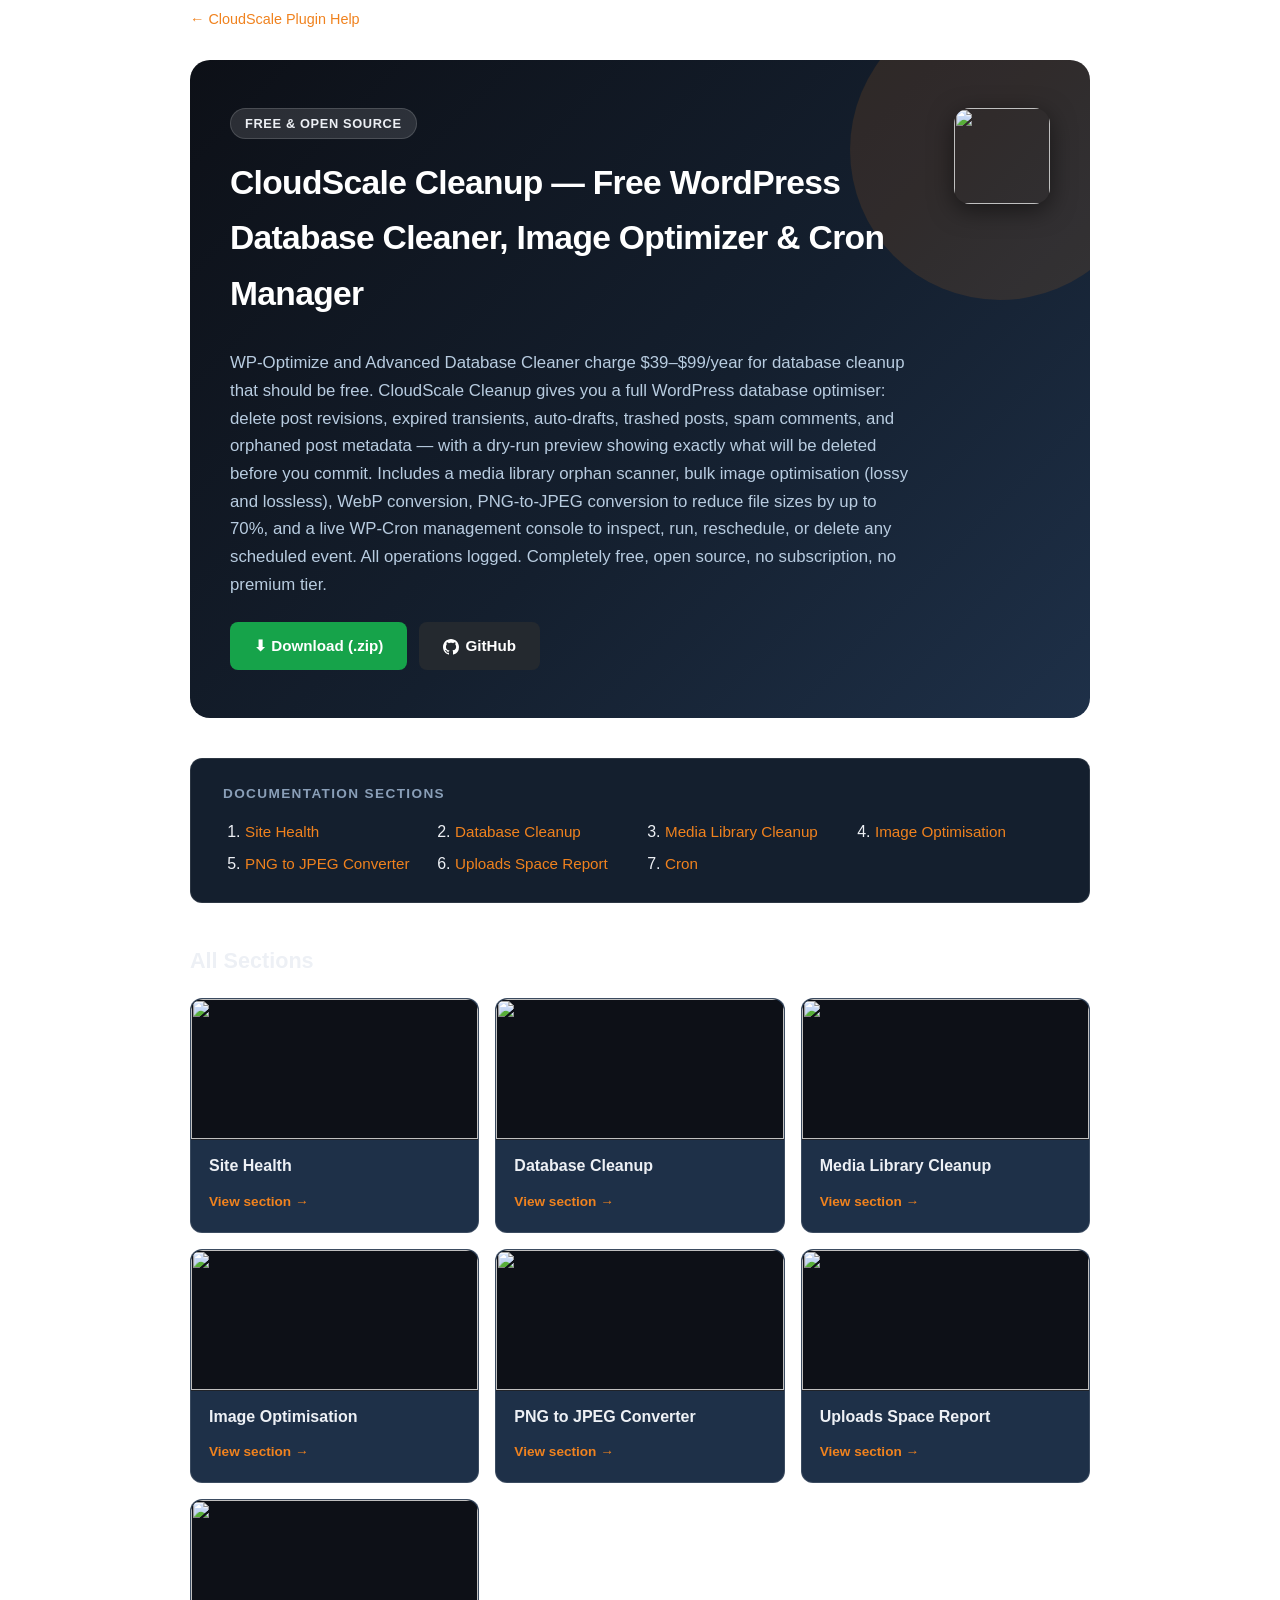
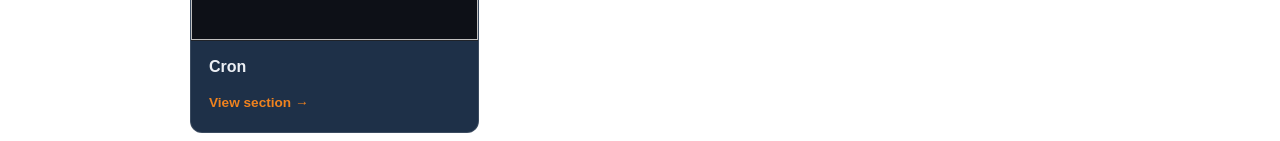
==== commit 60fdcf5e: "Release 2.5.138 (deployed): lossless mode shipped; docs list WebP and lossless Co-Authored-By: Claud" ====
--- a/docs/help-page.html
+++ b/docs/help-page.html
@@ -10,21 +10,21 @@
 <a href="https://github.com/andrewbakercloudscale/wordpress-database-cleanup-plugin" target="_blank" rel="noopener" style="display:inline-block;background:rgba(255,255,255,.12);border-radius:20px;padding:4px 14px;font-size:.8em;font-weight:600;margin-bottom:16px;letter-spacing:.05em;text-transform:uppercase;color:#edf0f5;text-decoration:none;border:1px solid rgba(255,255,255,.15);">Free &amp; Open Source</a>
 <h1 style="font-size:2.1em;font-weight:800;margin:0 0 12px;letter-spacing:-.02em;color:#fff;background:transparent;padding:0;border:none;font-family:'Space Grotesk',sans-serif;">CloudScale Cleanup — Free WordPress Database Cleaner, Image Optimizer &amp; Cron Manager</h1>
 </div>
-<img src="https://help.cloudscale.consulting/wp-content/uploads/2026/06/CloudScaleCleanup.jpg" alt="" style="flex-shrink:0;width:96px;height:96px;border-radius:16px;box-shadow:0 6px 24px rgba(0,0,0,.5);object-fit:cover;">
+<img src="https://help.cloudscale.consulting/wp-content/uploads/2026/07/CloudScaleCleanup.jpg" alt="" style="flex-shrink:0;width:96px;height:96px;border-radius:16px;box-shadow:0 6px 24px rgba(0,0,0,.5);object-fit:cover;">
 </div>
-<p style="font-size:1.05em;margin:0 0 24px;color:#b8cce0;max-width:680px;">WP-Optimize and Advanced Database Cleaner charge $39–$99/year for database cleanup that should be free. CloudScale Cleanup gives you a full WordPress database optimiser: delete post revisions, expired transients, auto-drafts, trashed posts, spam comments, and orphaned post metadata — with a dry-run preview showing exactly what will be deleted before you commit. Includes a media library orphan scanner, bulk image optimisation (lossy and lossless), PNG-to-JPEG conversion to reduce file sizes by up to 70%, and a live WP-Cron management console to inspect, run, reschedule, or delete any scheduled event. All operations logged. Completely free, open source, no subscription, no premium tier.</p>
+<p style="font-size:1.05em;margin:0 0 24px;color:#b8cce0;max-width:680px;">WP-Optimize and Advanced Database Cleaner charge $39–$99/year for database cleanup that should be free. CloudScale Cleanup gives you a full WordPress database optimiser: delete post revisions, expired transients, auto-drafts, trashed posts, spam comments, and orphaned post metadata — with a dry-run preview showing exactly what will be deleted before you commit. Includes a media library orphan scanner, bulk image optimisation (lossy and lossless), WebP conversion, PNG-to-JPEG conversion to reduce file sizes by up to 70%, and a live WP-Cron management console to inspect, run, reschedule, or delete any scheduled event. All operations logged. Completely free, open source, no subscription, no premium tier.</p>
 <div style="display:flex;flex-wrap:wrap;gap:12px;"><a href="https://andrewninjawordpress.s3.af-south-1.amazonaws.com/cloudscale-cleanup.zip" style="display:inline-block;background:#16a34a;color:#fff;padding:11px 24px;border-radius:8px;text-decoration:none;font-size:.95em;font-weight:700;">&#11015; Download (.zip)</a><a href="https://github.com/andrewbakercloudscale/wordpress-database-cleanup-plugin" target="_blank" rel="noopener" style="display:inline-block;background:#24292f;color:#fff;padding:11px 24px;border-radius:8px;text-decoration:none;font-size:.95em;font-weight:700;"><svg width="16" height="16" viewBox="0 0 16 16" fill="currentColor" style="vertical-align:middle;margin-right:6px;"><path d="M8 0C3.58 0 0 3.58 0 8c0 3.54 2.29 6.53 5.47 7.59.4.07.55-.17.55-.38 0-.19-.01-.82-.01-1.49-2.01.37-2.53-.49-2.69-.94-.09-.23-.48-.94-.82-1.13-.28-.15-.68-.52-.01-.53.63-.01 1.08.58 1.23.82.72 1.21 1.87.87 2.33.66.07-.52.28-.87.51-1.07-1.78-.2-3.64-.89-3.64-3.95 0-.87.31-1.59.82-2.15-.08-.2-.36-1.02.08-2.12 0 0 .67-.21 2.2.82.64-.18 1.32-.27 2-.27.68 0 1.36.09 2 .27 1.53-1.04 2.2-.82 2.2-.82.44 1.1.16 1.92.08 2.12.51.56.82 1.27.82 2.15 0 3.07-1.87 3.75-3.65 3.95.29.25.54.73.54 1.48 0 1.07-.01 1.93-.01 2.2 0 .21.15.46.55.38A8.013 8.013 0 0016 8c0-4.42-3.58-8-8-8z"/></svg>GitHub</a></div>
 </div>
 
 <div style="background:#141f2e;border:1px solid rgba(255,255,255,.1);border-radius:12px;padding:24px 32px;margin:0 0 40px;">
 <div style="font-size:.85em;font-weight:700;text-transform:uppercase;letter-spacing:.1em;color:#8a9fb8;margin:0 0 14px;">Documentation Sections</div>
-<ol style="display:grid;grid-template-columns:repeat(auto-fit,minmax(160px,1fr));gap:6px 28px;margin:0;padding-left:22px;"><li><a href="https://help.cloudscale.consulting/plugin-help/cleanup-help/site-health/" style="color:#f0821e;text-decoration:none;font-weight:500;font-size:.95em;">Site Health</a></li>
-<li><a href="https://help.cloudscale.consulting/plugin-help/cleanup-help/db-cleanup/" style="color:#f0821e;text-decoration:none;font-weight:500;font-size:.95em;">Database Cleanup</a></li>
-<li><a href="https://help.cloudscale.consulting/plugin-help/cleanup-help/img-cleanup/" style="color:#f0821e;text-decoration:none;font-weight:500;font-size:.95em;">Media Library Cleanup</a></li>
-<li><a href="https://help.cloudscale.consulting/plugin-help/cleanup-help/img-optimise/" style="color:#f0821e;text-decoration:none;font-weight:500;font-size:.95em;">Image Optimisation</a></li>
-<li><a href="https://help.cloudscale.consulting/plugin-help/cleanup-help/png-to-jpeg/" style="color:#f0821e;text-decoration:none;font-weight:500;font-size:.95em;">PNG to JPEG Converter</a></li>
-<li><a href="https://help.cloudscale.consulting/plugin-help/cleanup-help/space-report/" style="color:#f0821e;text-decoration:none;font-weight:500;font-size:.95em;">Uploads Space Report</a></li>
-<li><a href="https://help.cloudscale.consulting/plugin-help/cleanup-help/cron/" style="color:#f0821e;text-decoration:none;font-weight:500;font-size:.95em;">Cron</a></li></ol>
+<ol style="display:grid;grid-template-columns:repeat(auto-fit,minmax(160px,1fr));gap:6px 28px;margin:0;padding-left:22px;"><li><a href="https://help.cloudscale.consulting/plugin-help/database-cleanup/site-health/" style="color:#f0821e;text-decoration:none;font-weight:500;font-size:.95em;">Site Health</a></li>
+<li><a href="https://help.cloudscale.consulting/plugin-help/database-cleanup/db-cleanup/" style="color:#f0821e;text-decoration:none;font-weight:500;font-size:.95em;">Database Cleanup</a></li>
+<li><a href="https://help.cloudscale.consulting/plugin-help/database-cleanup/img-cleanup/" style="color:#f0821e;text-decoration:none;font-weight:500;font-size:.95em;">Media Library Cleanup</a></li>
+<li><a href="https://help.cloudscale.consulting/plugin-help/database-cleanup/img-optimise/" style="color:#f0821e;text-decoration:none;font-weight:500;font-size:.95em;">Image Optimisation</a></li>
+<li><a href="https://help.cloudscale.consulting/plugin-help/database-cleanup/png-to-jpeg/" style="color:#f0821e;text-decoration:none;font-weight:500;font-size:.95em;">PNG to JPEG Converter</a></li>
+<li><a href="https://help.cloudscale.consulting/plugin-help/database-cleanup/space-report/" style="color:#f0821e;text-decoration:none;font-weight:500;font-size:.95em;">Uploads Space Report</a></li>
+<li><a href="https://help.cloudscale.consulting/plugin-help/database-cleanup/cron/" style="color:#f0821e;text-decoration:none;font-weight:500;font-size:.95em;">Cron</a></li></ol>
 </div>
 
 
@@ -32,8 +32,8 @@
 <h2 style="font-size:1.35em;font-weight:700;color:#edf0f5;margin:0 0 20px;font-family:'Space Grotesk',sans-serif;background:transparent;padding:0;border:none;">All Sections</h2>
 <div style="display:grid;grid-template-columns:repeat(auto-fill,minmax(240px,1fr));gap:16px;">
 <div style="background:#1e3048;border:1px solid rgba(255,255,255,.13);border-radius:12px;overflow:hidden;display:flex;flex-direction:column;">
-<a href="https://help.cloudscale.consulting/plugin-help/cleanup-help/site-health/" style="text-decoration:none;display:flex;flex-direction:column;flex:1;color:inherit;">
-<div style="position:relative;width:100%;height:140px;overflow:hidden;border-radius:12px 12px 0 0;border-bottom:1px solid rgba(255,255,255,.08);background:#0d1017;"><img src="https://help.cloudscale.consulting/wp-content/uploads/2026/06/panel-site-health-scaled.jpg" alt="" loading="lazy" style="position:absolute;inset:0;width:100%;height:100%;object-fit:cover;object-position:top;display:block;max-width:none;max-height:none;margin:0;padding:0;border-radius:0;"></div><div style="padding:16px 18px 18px;display:flex;flex-direction:column;flex:1;">
+<a href="https://help.cloudscale.consulting/plugin-help/database-cleanup/site-health/" style="text-decoration:none;display:flex;flex-direction:column;flex:1;color:inherit;">
+<div style="position:relative;width:100%;height:140px;overflow:hidden;border-radius:12px 12px 0 0;border-bottom:1px solid rgba(255,255,255,.08);background:#0d1017;"><img src="https://help.cloudscale.consulting/wp-content/uploads/2026/07/panel-site-health-scaled.jpg" alt="" loading="lazy" style="position:absolute;inset:0;width:100%;height:100%;object-fit:cover;object-position:top;display:block;max-width:none;max-height:none;margin:0;padding:0;border-radius:0;"></div><div style="padding:16px 18px 18px;display:flex;flex-direction:column;flex:1;">
 <h3 style="margin:0;font-size:1em;font-weight:700;color:#edf0f5;font-family:'Space Grotesk',sans-serif;line-height:1.3;">Site Health</h3>
 
 <span style="display:inline-block;margin-top:14px;color:#f0821e;font-size:.85em;font-weight:600;">View section &#8594;</span>
@@ -41,8 +41,8 @@
 </a>
 </div>
 <div style="background:#1e3048;border:1px solid rgba(255,255,255,.13);border-radius:12px;overflow:hidden;display:flex;flex-direction:column;">
-<a href="https://help.cloudscale.consulting/plugin-help/cleanup-help/db-cleanup/" style="text-decoration:none;display:flex;flex-direction:column;flex:1;color:inherit;">
-<div style="position:relative;width:100%;height:140px;overflow:hidden;border-radius:12px 12px 0 0;border-bottom:1px solid rgba(255,255,255,.08);background:#0d1017;"><img src="https://help.cloudscale.consulting/wp-content/uploads/2026/06/panel-db-cleanup-scaled.jpg" alt="" loading="lazy" style="position:absolute;inset:0;width:100%;height:100%;object-fit:cover;object-position:top;display:block;max-width:none;max-height:none;margin:0;padding:0;border-radius:0;"></div><div style="padding:16px 18px 18px;display:flex;flex-direction:column;flex:1;">
+<a href="https://help.cloudscale.consulting/plugin-help/database-cleanup/db-cleanup/" style="text-decoration:none;display:flex;flex-direction:column;flex:1;color:inherit;">
+<div style="position:relative;width:100%;height:140px;overflow:hidden;border-radius:12px 12px 0 0;border-bottom:1px solid rgba(255,255,255,.08);background:#0d1017;"><img src="https://help.cloudscale.consulting/wp-content/uploads/2026/07/panel-db-cleanup-scaled.jpg" alt="" loading="lazy" style="position:absolute;inset:0;width:100%;height:100%;object-fit:cover;object-position:top;display:block;max-width:none;max-height:none;margin:0;padding:0;border-radius:0;"></div><div style="padding:16px 18px 18px;display:flex;flex-direction:column;flex:1;">
 <h3 style="margin:0;font-size:1em;font-weight:700;color:#edf0f5;font-family:'Space Grotesk',sans-serif;line-height:1.3;">Database Cleanup</h3>
 
 <span style="display:inline-block;margin-top:14px;color:#f0821e;font-size:.85em;font-weight:600;">View section &#8594;</span>
@@ -50,8 +50,8 @@
 </a>
 </div>
 <div style="background:#1e3048;border:1px solid rgba(255,255,255,.13);border-radius:12px;overflow:hidden;display:flex;flex-direction:column;">
-<a href="https://help.cloudscale.consulting/plugin-help/cleanup-help/img-cleanup/" style="text-decoration:none;display:flex;flex-direction:column;flex:1;color:inherit;">
-<div style="position:relative;width:100%;height:140px;overflow:hidden;border-radius:12px 12px 0 0;border-bottom:1px solid rgba(255,255,255,.08);background:#0d1017;"><img src="https://help.cloudscale.consulting/wp-content/uploads/2026/06/panel-img-cleanup-scaled.jpg" alt="" loading="lazy" style="position:absolute;inset:0;width:100%;height:100%;object-fit:cover;object-position:top;display:block;max-width:none;max-height:none;margin:0;padding:0;border-radius:0;"></div><div style="padding:16px 18px 18px;display:flex;flex-direction:column;flex:1;">
+<a href="https://help.cloudscale.consulting/plugin-help/database-cleanup/img-cleanup/" style="text-decoration:none;display:flex;flex-direction:column;flex:1;color:inherit;">
+<div style="position:relative;width:100%;height:140px;overflow:hidden;border-radius:12px 12px 0 0;border-bottom:1px solid rgba(255,255,255,.08);background:#0d1017;"><img src="https://help.cloudscale.consulting/wp-content/uploads/2026/07/panel-img-cleanup-scaled.jpg" alt="" loading="lazy" style="position:absolute;inset:0;width:100%;height:100%;object-fit:cover;object-position:top;display:block;max-width:none;max-height:none;margin:0;padding:0;border-radius:0;"></div><div style="padding:16px 18px 18px;display:flex;flex-direction:column;flex:1;">
 <h3 style="margin:0;font-size:1em;font-weight:700;color:#edf0f5;font-family:'Space Grotesk',sans-serif;line-height:1.3;">Media Library Cleanup</h3>
 
 <span style="display:inline-block;margin-top:14px;color:#f0821e;font-size:.85em;font-weight:600;">View section &#8594;</span>
@@ -59,8 +59,8 @@
 </a>
 </div>
 <div style="background:#1e3048;border:1px solid rgba(255,255,255,.13);border-radius:12px;overflow:hidden;display:flex;flex-direction:column;">
-<a href="https://help.cloudscale.consulting/plugin-help/cleanup-help/img-optimise/" style="text-decoration:none;display:flex;flex-direction:column;flex:1;color:inherit;">
-<div style="position:relative;width:100%;height:140px;overflow:hidden;border-radius:12px 12px 0 0;border-bottom:1px solid rgba(255,255,255,.08);background:#0d1017;"><img src="https://help.cloudscale.consulting/wp-content/uploads/2026/06/panel-img-optimise-scaled.jpg" alt="" loading="lazy" style="position:absolute;inset:0;width:100%;height:100%;object-fit:cover;object-position:top;display:block;max-width:none;max-height:none;margin:0;padding:0;border-radius:0;"></div><div style="padding:16px 18px 18px;display:flex;flex-direction:column;flex:1;">
+<a href="https://help.cloudscale.consulting/plugin-help/database-cleanup/img-optimise/" style="text-decoration:none;display:flex;flex-direction:column;flex:1;color:inherit;">
+<div style="position:relative;width:100%;height:140px;overflow:hidden;border-radius:12px 12px 0 0;border-bottom:1px solid rgba(255,255,255,.08);background:#0d1017;"><img src="https://help.cloudscale.consulting/wp-content/uploads/2026/07/panel-img-optimise-scaled.jpg" alt="" loading="lazy" style="position:absolute;inset:0;width:100%;height:100%;object-fit:cover;object-position:top;display:block;max-width:none;max-height:none;margin:0;padding:0;border-radius:0;"></div><div style="padding:16px 18px 18px;display:flex;flex-direction:column;flex:1;">
 <h3 style="margin:0;font-size:1em;font-weight:700;color:#edf0f5;font-family:'Space Grotesk',sans-serif;line-height:1.3;">Image Optimisation</h3>
 
 <span style="display:inline-block;margin-top:14px;color:#f0821e;font-size:.85em;font-weight:600;">View section &#8594;</span>
@@ -68,8 +68,8 @@
 </a>
 </div>
 <div style="background:#1e3048;border:1px solid rgba(255,255,255,.13);border-radius:12px;overflow:hidden;display:flex;flex-direction:column;">
-<a href="https://help.cloudscale.consulting/plugin-help/cleanup-help/png-to-jpeg/" style="text-decoration:none;display:flex;flex-direction:column;flex:1;color:inherit;">
-<div style="position:relative;width:100%;height:140px;overflow:hidden;border-radius:12px 12px 0 0;border-bottom:1px solid rgba(255,255,255,.08);background:#0d1017;"><img src="https://help.cloudscale.consulting/wp-content/uploads/2026/06/panel-png-to-jpeg-scaled.jpg" alt="" loading="lazy" style="position:absolute;inset:0;width:100%;height:100%;object-fit:cover;object-position:top;display:block;max-width:none;max-height:none;margin:0;padding:0;border-radius:0;"></div><div style="padding:16px 18px 18px;display:flex;flex-direction:column;flex:1;">
+<a href="https://help.cloudscale.consulting/plugin-help/database-cleanup/png-to-jpeg/" style="text-decoration:none;display:flex;flex-direction:column;flex:1;color:inherit;">
+<div style="position:relative;width:100%;height:140px;overflow:hidden;border-radius:12px 12px 0 0;border-bottom:1px solid rgba(255,255,255,.08);background:#0d1017;"><img src="https://help.cloudscale.consulting/wp-content/uploads/2026/07/panel-png-to-jpeg-scaled.jpg" alt="" loading="lazy" style="position:absolute;inset:0;width:100%;height:100%;object-fit:cover;object-position:top;display:block;max-width:none;max-height:none;margin:0;padding:0;border-radius:0;"></div><div style="padding:16px 18px 18px;display:flex;flex-direction:column;flex:1;">
 <h3 style="margin:0;font-size:1em;font-weight:700;color:#edf0f5;font-family:'Space Grotesk',sans-serif;line-height:1.3;">PNG to JPEG Converter</h3>
 
 <span style="display:inline-block;margin-top:14px;color:#f0821e;font-size:.85em;font-weight:600;">View section &#8594;</span>
@@ -77,8 +77,8 @@
 </a>
 </div>
 <div style="background:#1e3048;border:1px solid rgba(255,255,255,.13);border-radius:12px;overflow:hidden;display:flex;flex-direction:column;">
-<a href="https://help.cloudscale.consulting/plugin-help/cleanup-help/space-report/" style="text-decoration:none;display:flex;flex-direction:column;flex:1;color:inherit;">
-<div style="position:relative;width:100%;height:140px;overflow:hidden;border-radius:12px 12px 0 0;border-bottom:1px solid rgba(255,255,255,.08);background:#0d1017;"><img src="https://help.cloudscale.consulting/wp-content/uploads/2026/06/panel-space-report-scaled.jpg" alt="" loading="lazy" style="position:absolute;inset:0;width:100%;height:100%;object-fit:cover;object-position:top;display:block;max-width:none;max-height:none;margin:0;padding:0;border-radius:0;"></div><div style="padding:16px 18px 18px;display:flex;flex-direction:column;flex:1;">
+<a href="https://help.cloudscale.consulting/plugin-help/database-cleanup/space-report/" style="text-decoration:none;display:flex;flex-direction:column;flex:1;color:inherit;">
+<div style="position:relative;width:100%;height:140px;overflow:hidden;border-radius:12px 12px 0 0;border-bottom:1px solid rgba(255,255,255,.08);background:#0d1017;"><img src="https://help.cloudscale.consulting/wp-content/uploads/2026/07/panel-space-report-scaled.jpg" alt="" loading="lazy" style="position:absolute;inset:0;width:100%;height:100%;object-fit:cover;object-position:top;display:block;max-width:none;max-height:none;margin:0;padding:0;border-radius:0;"></div><div style="padding:16px 18px 18px;display:flex;flex-direction:column;flex:1;">
 <h3 style="margin:0;font-size:1em;font-weight:700;color:#edf0f5;font-family:'Space Grotesk',sans-serif;line-height:1.3;">Uploads Space Report</h3>
 
 <span style="display:inline-block;margin-top:14px;color:#f0821e;font-size:.85em;font-weight:600;">View section &#8594;</span>
@@ -86,8 +86,8 @@
 </a>
 </div>
 <div style="background:#1e3048;border:1px solid rgba(255,255,255,.13);border-radius:12px;overflow:hidden;display:flex;flex-direction:column;">
-<a href="https://help.cloudscale.consulting/plugin-help/cleanup-help/cron/" style="text-decoration:none;display:flex;flex-direction:column;flex:1;color:inherit;">
-<div style="position:relative;width:100%;height:140px;overflow:hidden;border-radius:12px 12px 0 0;border-bottom:1px solid rgba(255,255,255,.08);background:#0d1017;"><img src="https://help.cloudscale.consulting/wp-content/uploads/2026/06/panel-settings-scaled.jpg" alt="" loading="lazy" style="position:absolute;inset:0;width:100%;height:100%;object-fit:cover;object-position:top;display:block;max-width:none;max-height:none;margin:0;padding:0;border-radius:0;"></div><div style="padding:16px 18px 18px;display:flex;flex-direction:column;flex:1;">
+<a href="https://help.cloudscale.consulting/plugin-help/database-cleanup/cron/" style="text-decoration:none;display:flex;flex-direction:column;flex:1;color:inherit;">
+<div style="position:relative;width:100%;height:140px;overflow:hidden;border-radius:12px 12px 0 0;border-bottom:1px solid rgba(255,255,255,.08);background:#0d1017;"><img src="https://help.cloudscale.consulting/wp-content/uploads/2026/07/panel-settings-1-scaled.jpg" alt="" loading="lazy" style="position:absolute;inset:0;width:100%;height:100%;object-fit:cover;object-position:top;display:block;max-width:none;max-height:none;margin:0;padding:0;border-radius:0;"></div><div style="padding:16px 18px 18px;display:flex;flex-direction:column;flex:1;">
 <h3 style="margin:0;font-size:1em;font-weight:700;color:#edf0f5;font-family:'Space Grotesk',sans-serif;line-height:1.3;">Cron</h3>
 
 <span style="display:inline-block;margin-top:14px;color:#f0821e;font-size:.85em;font-weight:600;">View section &#8594;</span>
@@ -96,5 +96,6 @@
 </div>
 </div>
 </div>
+<script>(function(){var KEY='cs_live_i9xKMIM7pPEPfPiSfWU-N2KehSEKRv2U',API='https://analytics.cloudscale.consulting',DOMAIN='help.cloudscale.consulting',path=window.location.pathname+window.location.search,dk='cs_v_help_'+path,last=localStorage.getItem(dk);if(!last||Date.now()-parseInt(last,10)>86400000){var sid=sessionStorage.getItem('cs_sid_help');if(!sid){sid=Math.random().toString(36).slice(2)+Math.random().toString(36).slice(2);sessionStorage.setItem('cs_sid_help',sid);}fetch(API+'/collect',{method:'POST',headers:{'Content-Type':'application/json','X-CS-Key':KEY},body:JSON.stringify({domain:DOMAIN,path:path,referrer:document.referrer||'',session_id:sid}),keepalive:true}).then(function(){localStorage.setItem(dk,String(Date.now()));}).catch(function(){});}var ck='cs_ctr_'+path;function insertBadge(count){var b=document.getElementById('cs-help-ctr');if(b){b.querySelector('span:last-child').textContent=count+' views';return;}var h1=document.querySelector('h1');if(!h1)return;var row=document.createElement('div');row.style.cssText='display:flex;justify-content:flex-end;margin:0 0 14px';b=document.createElement('span');b.id='cs-help-ctr';b.title='Page views — privacy-first, no cookies';b.style.cssText='display:inline-flex;align-items:center;gap:7px;padding:6px 14px;border-radius:999px;font:700 14px/1 system-ui,-apple-system,sans-serif;color:#fff;background:#d62828;box-shadow:0 3px 10px rgba(214,40,40,.35);user-select:none;white-space:nowrap';b.innerHTML='<span style="font-size:14px">👁</span><span style="font-weight:500">'+count+' views</span>';row.appendChild(b);h1.parentNode.insertBefore(row,h1);}function render(){var h1=document.querySelector('h1');if(!h1)return;try{var c=JSON.parse(localStorage.getItem(ck)||'null');if(c&&c.v!==undefined)insertBadge(Number(c.v).toLocaleString());}catch(e){}fetch(API+'/page?path='+encodeURIComponent(path)+'&start=2020-01-01&end=2099-12-31',{headers:{'X-CS-Key':KEY}}).then(function(r){return r.ok?r.json():null;}).then(function(d){if(!d)return;try{localStorage.setItem(ck,JSON.stringify({v:d.views}));}catch(e){}insertBadge(Number(d.views).toLocaleString());}).catch(function(){});}if(document.readyState==='loading')document.addEventListener('DOMContentLoaded',render);else render();})();</script>
 <!-- /wp:html -->
 </body></html>
